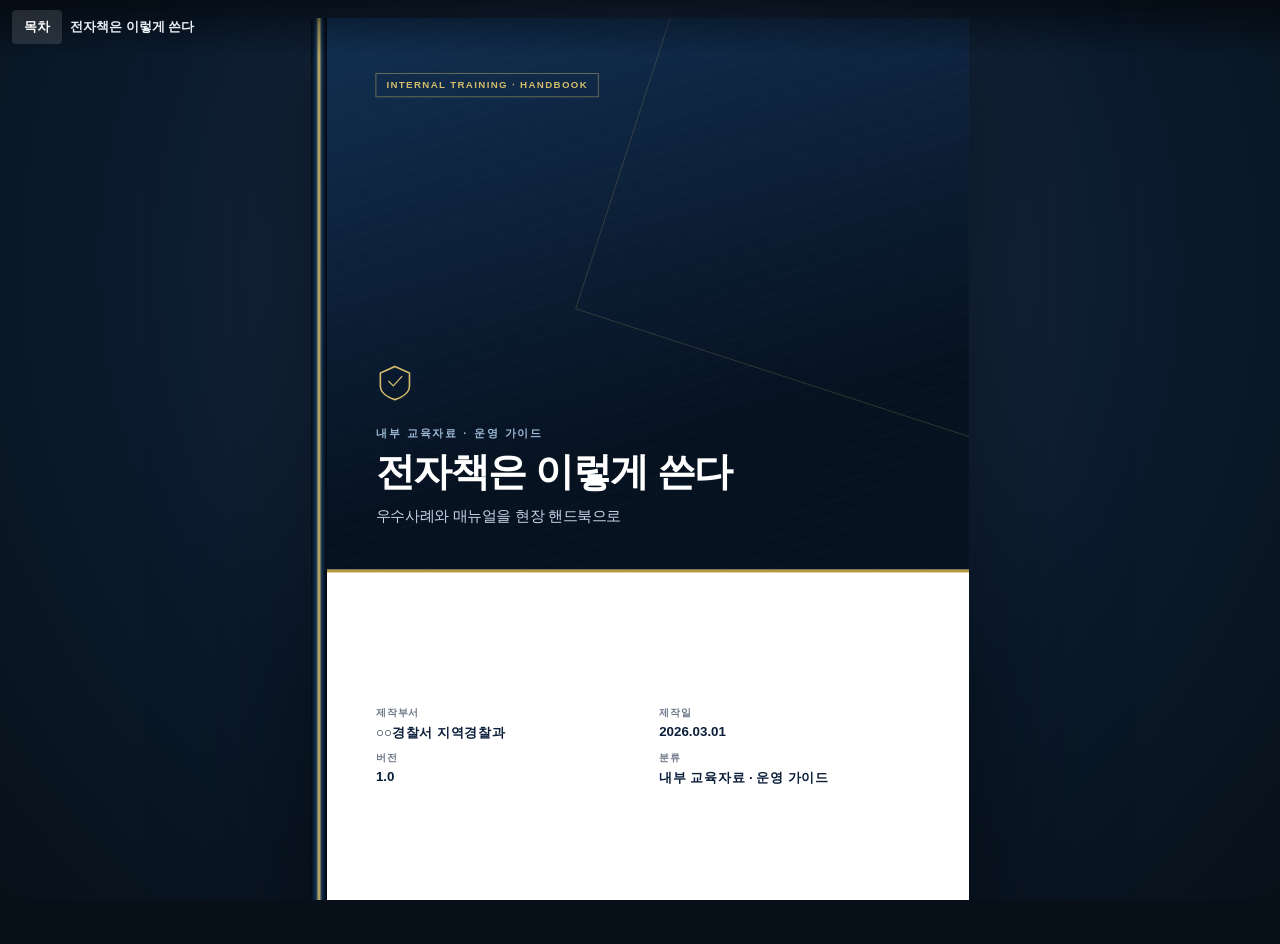
==== book.html @ 95a683d5 "Apply no-overlap layout to the default HTML page template Flow cards keep content height in pages.cs" ====
<!DOCTYPE html>
<html lang="ko"><head><meta charset="UTF-8"><meta name="viewport" content="width=device-width, initial-scale=1, viewport-fit=cover"><meta name="theme-color" content="#071018"><meta name="apple-mobile-web-app-capable" content="yes"><title>전자책은 이렇게 쓴다</title><style>/* 경찰 교육 전자책 — 디자인 토큰
   외부 폰트/CDN 없이 시스템 한글 폰트 fallback */
:root {
  --navy-950: #071221;
  --navy-900: #0b1f3a;
  --navy-800: #123052;
  --navy-700: #1b4270;
  --navy-600: #24608f;
  --blue-500: #2e6aa6;
  --blue-400: #4a86c1;
  --blue-100: #e7f0f8;
  --gold: #b8963e;
  --gold-soft: #d4bc6a;

  --ink: #1c2430;
  --ink-2: #3a4556;
  --muted: #6b7687;
  --line: #e2e6ec;
  --line-strong: #c5ced8;

  --paper: #ffffff;
  --canvas: #dfe7ee;
  --sidebar: #f4f7fa;
  --chrome: #0b1f3a;

  --point-bg: #eef4fa;
  --point-fg: #123052;
  --tip-bg: #ebf7f2;
  --tip-fg: #0b6b4f;
  --tip-line: #1a9a72;
  --warn-bg: #fff3eb;
  --warn-fg: #c2410c;
  --warn-line: #e8590c;
  --law-bg: #f4f0e8;
  --law-fg: #5c4a1f;
  --law-line: #8a7340;
  --example-bg: #f3eef8;
  --example-fg: #5b3d8f;
  --do-bg: #e9f6ee;
  --do-fg: #146c3a;
  --dont-bg: #fdecec;
  --dont-fg: #b42318;
  --summary-bg: #0b1f3a;

  --danger: #b42318;
  --ok: #0b6b4f;

  --font: "Pretendard", "Pretendard Variable", "Noto Sans KR",
    "Malgun Gothic", "Apple SD Gothic Neo", "Segoe UI", sans-serif;
  --font-mono: "Cascadia Code", "D2Coding", "Consolas", monospace;

  --fs-cover: 48px;
  --fs-chapter: 42px;
  --fs-h1: 34px;
  --fs-h2: 22px;
  --fs-body: 17.5px;
  --fs-sm: 15px;
  --fs-caption: 13px;
  --fs-label: 13px;

  --lh-tight: 1.28;
  --lh-body: 1.65;
  --radius: 2px;
  --shadow-page: 0 18px 50px rgba(11, 31, 58, 0.18), 0 2px 8px rgba(11, 31, 58, 0.08);

  --page-w: 210mm;
  --page-h: 297mm;
  --page-pad-x: 14mm;
  --page-pad-y: 12mm;

  --toolbar-h: 56px;
  --nav-w: 268px;
  --ins-w: 292px;
}


/* 전자책 페이지 템플릿 — 화면·인쇄 공통 */

.ebook-page {
  width: var(--page-w);
  height: var(--page-h);
  background: var(--paper);
  color: var(--ink);
  box-shadow: var(--shadow-page);
  position: relative;
  overflow: hidden;
  display: flex;
  flex-direction: column;
  font-family: var(--font);
}

.page-inner {
  flex: 1 1 0;
  padding: var(--page-pad-y) var(--page-pad-x) 5mm;
  display: flex;
  flex-direction: column;
  min-height: 0;
  overflow: hidden;
}

.page-head {
  flex: 0 0 auto;
  padding-bottom: 5mm;
  margin-bottom: 5mm;
  border-bottom: 2.5px solid var(--navy-900);
}

.page-head .point-bar {
  margin: 5mm 0 0;
}

.page-body {
  flex: 1 1 auto;
  display: flex;
  flex-direction: column;
  gap: 5mm;
  min-height: min-content;
  justify-content: flex-start;
}

.page-body:has(.flow),
.page-body:has(.dodont),
.page-body:has(.law-card),
.page-body:has(.check-group) {
  justify-content: stretch;
  gap: 4mm;
}

.page-body .blk:has(.flow),
.page-body .blk:has(.dodont),
.page-body .blk:has(.law-card),
.page-body .blk:has(.check-group) {
  flex: 1 0 auto;
  display: flex;
  flex-direction: column;
  min-height: min-content;
}

.page-end {
  flex: 0 0 auto;
  margin-top: 5mm;
  position: relative;
  z-index: 2;
}

.page-footer {
  display: flex;
  align-items: center;
  justify-content: space-between;
  padding: 0 var(--page-pad-x) 7mm;
  font-size: 12px;
  letter-spacing: 0.06em;
  color: var(--muted);
  flex: 0 0 auto;
}

.page-footer .brand-mini {
  text-transform: uppercase;
  font-weight: 700;
}

.page-footer .pg-num {
  font-variant-numeric: tabular-nums;
  font-weight: 800;
  color: var(--navy-800);
}

.ebook-page.is-navy {
  background: var(--navy-900);
  color: #eef3f8;
}

.ebook-page.is-navy .page-footer {
  color: #8fa3b8;
}

.ebook-page.is-navy .page-footer .pg-num {
  color: var(--gold-soft);
}

.ebook-page.is-mist {
  background: #eef2f6;
}

.ebook-page.is-cover {
  background: #fff;
}

/* 공통 타이포 */
.kicker {
  font-size: var(--fs-label);
  font-weight: 800;
  letter-spacing: 0.16em;
  text-transform: uppercase;
  color: var(--blue-500);
  margin-bottom: 6px;
}

.pg-title {
  margin: 0;
  font-size: var(--fs-h1);
  font-weight: 800;
  letter-spacing: -0.03em;
  line-height: var(--lh-tight);
  color: var(--navy-900);
}

.pg-title.size-sm { font-size: 28px; }
.pg-title.size-lg { font-size: 40px; }

.pg-sub {
  margin: 8px 0 0;
  font-size: 16px;
  color: var(--ink-2);
  font-weight: 500;
}

.blk + .blk {
  margin-top: 0;
}

.blk.learn-box {
  margin-top: auto;
}

.h-block {
  margin: 0;
  font-size: var(--fs-h2);
  font-weight: 800;
  letter-spacing: -0.02em;
  color: var(--navy-800);
  line-height: 1.35;
}

.h-block.lv3 {
  font-size: 18px;
  font-weight: 700;
}

.p-block {
  margin: 0;
  font-size: var(--fs-body);
  line-height: var(--lh-body);
  color: var(--ink);
}

.bullets {
  margin: 0;
  padding-left: 1.2em;
}

.bullets li {
  font-size: var(--fs-body);
  line-height: 1.7;
  margin: 8px 0;
}

/* ——— COVER ——— */
.cover-top {
  background: linear-gradient(165deg, var(--navy-800) 0%, var(--navy-950) 70%);
  color: #fff;
  padding: 18mm 16mm 14mm;
  position: relative;
  overflow: hidden;
  flex: 1.35 1 0;
  min-height: 0;
  display: flex;
  flex-direction: column;
}

.cover-top::before {
  content: "";
  position: absolute;
  inset: 0;
  background:
    repeating-linear-gradient(
      -18deg,
      transparent 0 18px,
      rgba(255, 255, 255, 0.018) 18px 19px
    );
  pointer-events: none;
}

.cover-top::after {
  content: "";
  position: absolute;
  right: -30mm;
  top: -20mm;
  width: 140mm;
  height: 140mm;
  border: 1px solid rgba(212, 188, 106, 0.22);
  transform: rotate(18deg);
  pointer-events: none;
}

.cover-badge {
  display: inline-flex;
  align-items: center;
  gap: 8px;
  align-self: flex-start;
  border: 1px solid rgba(212, 188, 106, 0.55);
  color: var(--gold-soft);
  font-size: 12px;
  font-weight: 700;
  letter-spacing: 0.14em;
  text-transform: uppercase;
  padding: 7px 12px;
  z-index: 1;
}

.cover-mark {
  width: 48px;
  height: 48px;
  color: var(--gold-soft);
  margin: auto 0 8mm;
  z-index: 1;
}

.cover-kicker {
  z-index: 1;
  font-size: 13px;
  letter-spacing: 0.22em;
  text-transform: uppercase;
  color: #9bb8d3;
  font-weight: 700;
  margin-bottom: 10px;
}

.cover-title {
  z-index: 1;
  margin: 0;
  font-size: var(--fs-cover);
  font-weight: 800;
  letter-spacing: -0.035em;
  line-height: 1.2;
  max-width: 170mm;
}

.cover-sub {
  z-index: 1;
  margin: 12px 0 0;
  font-size: 18px;
  color: #c5d4e4;
  font-weight: 500;
  max-width: 160mm;
  line-height: 1.45;
}

.cover-bottom {
  flex: 0.85 1 0;
  padding: 10mm 16mm 12mm;
  display: grid;
  grid-template-columns: 1fr 1fr;
  gap: 12px 28px;
  align-content: center;
  background: #fff;
  color: var(--ink);
}

.meta-cell .k {
  display: block;
  font-size: 12px;
  font-weight: 800;
  letter-spacing: 0.12em;
  text-transform: uppercase;
  color: var(--muted);
  margin-bottom: 5px;
}

.meta-cell .v {
  font-size: 16.5px;
  font-weight: 700;
  color: var(--navy-900);
}

.cover-rule {
  height: 4px;
  background: var(--gold);
  border: 0;
  margin: 0;
}

/* ——— TOC ——— */
.toc-head {
  display: flex;
  align-items: baseline;
  justify-content: space-between;
  margin-bottom: 6mm;
  padding-bottom: 4mm;
  border-bottom: 2.5px solid var(--navy-900);
}

.toc-list {
  display: flex;
  flex-direction: column;
  gap: 1px;
  flex: 1;
  justify-content: space-evenly;
}

.toc-ch {
  display: flex;
  align-items: baseline;
  gap: 12px;
  margin-top: 6px;
  padding: 8px 0 4px;
  font-weight: 800;
  color: var(--navy-900);
  font-size: 17px;
}

.toc-ch .no {
  color: var(--gold);
  font-size: 13px;
  letter-spacing: 0.12em;
  min-width: 78px;
}

.toc-row {
  display: flex;
  align-items: baseline;
  gap: 8px;
  padding: 7px 0 7px 18px;
  font-size: 16px;
  color: var(--ink-2);
}

.toc-row .dots {
  flex: 1;
  border-bottom: 1px dotted #c5ced8;
  height: 0.7em;
  margin: 0 6px;
}

.toc-row .num {
  font-variant-numeric: tabular-nums;
  font-size: 14px;
  font-weight: 700;
  color: var(--muted);
  min-width: 26px;
  text-align: right;
}

/* ——— CHAPTER ——— */
.chapter-page .page-inner {
  padding-top: 14mm;
}

.ch-index {
  font-size: 14px;
  font-weight: 800;
  letter-spacing: 0.28em;
  color: var(--gold-soft);
  margin-bottom: 6mm;
}

.ch-no {
  font-size: 88px;
  font-weight: 800;
  letter-spacing: -0.05em;
  line-height: 0.85;
  color: #fff;
  margin: 0 0 8mm;
}

.ch-title {
  margin: 0;
  font-size: var(--fs-chapter);
  font-weight: 800;
  letter-spacing: -0.03em;
  line-height: 1.22;
  max-width: 170mm;
}

.ch-sub {
  margin: 12px 0 0;
  color: #b7c7d8;
  font-size: 18px;
}

.learn-box {
  margin-top: auto;
  padding-top: 8mm;
}

.learn-label {
  font-size: 12px;
  font-weight: 800;
  letter-spacing: 0.16em;
  text-transform: uppercase;
  color: var(--gold-soft);
  margin-bottom: 10px;
}

.learn-items {
  display: flex;
  flex-direction: column;
  gap: 8px;
}

.learn-item {
  display: flex;
  gap: 14px;
  align-items: flex-start;
  background: rgba(255, 255, 255, 0.06);
  border-left: 3px solid var(--gold);
  padding: 12px 14px;
}

.learn-item .n {
  font-weight: 800;
  color: var(--gold-soft);
  font-variant-numeric: tabular-nums;
  min-width: 1.5em;
  font-size: 16px;
}

.learn-item .t {
  font-size: 17px;
  line-height: 1.45;
}

/* ——— POINT ——— */
.point-bar {
  display: flex;
  gap: 0;
  align-items: stretch;
  background: var(--point-bg);
  border: 1px solid #d5e3f0;
}

.point-bar .tag {
  flex-shrink: 0;
  width: 32px;
  background: var(--navy-900);
  color: #fff;
  writing-mode: vertical-rl;
  transform: rotate(180deg);
  display: flex;
  align-items: center;
  justify-content: center;
  font-size: 12px;
  font-weight: 800;
  letter-spacing: 0.18em;
}

.point-bar .txt {
  padding: 14px 16px;
  font-size: 20px;
  font-weight: 800;
  line-height: 1.45;
  color: var(--navy-900);
  letter-spacing: -0.02em;
}

/* Callouts */
.callout {
  display: grid;
  grid-template-columns: 72px 1fr;
  border: 1px solid var(--line);
  background: #fff;
}

.callout .side {
  display: flex;
  flex-direction: column;
  align-items: center;
  justify-content: center;
  gap: 4px;
  padding: 12px 6px;
  font-size: 13px;
  font-weight: 800;
  letter-spacing: 0.08em;
  color: #fff;
}

.callout .body {
  padding: 14px 16px;
  font-size: 16.5px;
  line-height: 1.6;
  color: var(--ink);
}

.callout.is-tip .side { background: var(--tip-fg); }
.callout.is-tip { background: var(--tip-bg); border-color: #c8eadc; }

.callout.is-warning .side { background: var(--warn-fg); }
.callout.is-warning { background: var(--warn-bg); border-color: #f6d0b4; }

.callout.is-law .side { background: var(--law-fg); }
.callout.is-law { background: var(--law-bg); border-color: #e2d6be; }

.callout.is-example .side { background: var(--example-fg); }
.callout.is-example { background: var(--example-bg); border-color: #ddd0ee; }

.callout.is-summary .side { background: var(--navy-900); }
.callout.is-summary { background: #f2f5f8; border-color: #d3dce6; }

.callout .side .ico {
  width: 16px;
  height: 16px;
}

.summary-ribbon {
  background: var(--summary-bg);
  color: #fff;
  display: grid;
  grid-template-columns: 88px 1fr;
  min-height: 22mm;
}

.summary-ribbon .tag {
  display: flex;
  align-items: center;
  justify-content: center;
  background: var(--gold);
  color: var(--navy-950);
  font-size: 13px;
  font-weight: 800;
  letter-spacing: 0.08em;
}

.summary-ribbon .txt {
  padding: 14px 16px;
  font-size: 17.5px;
  font-weight: 700;
  line-height: 1.45;
  display: flex;
  align-items: center;
}

/* ——— CASE FLOW ——— */
.flow {
  display: flex;
  flex-direction: column;
  gap: 8px;
  padding-left: 4px;
  flex: 1 0 auto;
  justify-content: flex-start;
  min-height: min-content;
}

.flow-step {
  display: grid;
  grid-template-columns: 32px 1fr;
  gap: 12px;
  position: relative;
  flex: 1 0 auto;
  min-height: min-content;
  align-items: start;
}

.flow-rail {
  position: relative;
  display: flex;
  flex-direction: column;
  align-items: center;
}

.flow-dot {
  width: 26px;
  height: 26px;
  border-radius: 50%;
  background: var(--navy-900);
  color: #fff;
  font-size: 12px;
  font-weight: 800;
  display: flex;
  align-items: center;
  justify-content: center;
  z-index: 1;
  flex-shrink: 0;
}

.flow-step:last-child .flow-dot {
  background: var(--gold);
  color: var(--navy-950);
}

.flow-rail::after {
  content: "";
  position: absolute;
  top: 26px;
  bottom: -4px;
  width: 2px;
  background: #d5deea;
}

.flow-step:last-child .flow-rail::after {
  display: none;
}

.flow-card {
  background: #fff;
  border: 1px solid var(--line);
  padding: 8px 14px 10px;
  margin-bottom: 0;
  flex: 0 0 auto;
  display: flex;
  flex-direction: column;
  justify-content: flex-start;
  min-height: min-content;
  overflow: hidden;
}

.flow-card .lab {
  font-size: 12px;
  font-weight: 800;
  letter-spacing: 0.1em;
  text-transform: uppercase;
  color: var(--blue-500);
  margin-bottom: 4px;
}

.flow-step:last-child .flow-card {
  background: var(--navy-900);
  border-color: var(--navy-900);
  color: #fff;
}

.flow-step:last-child .flow-card .lab {
  color: var(--gold-soft);
}

.flow-card .txt {
  font-size: 15.5px;
  line-height: 1.5;
  overflow-wrap: anywhere;
}

/* ——— DO / DON'T ——— */
.dodont {
  display: grid;
  grid-template-columns: 1fr 1fr;
  gap: 12px;
  flex: 1 0 auto;
  min-height: min-content;
}

.col-do,
.col-dont {
  border: 1px solid var(--line);
  display: flex;
  flex-direction: column;
  min-height: min-content;
}

.col-do { background: var(--do-bg); }
.col-dont { background: var(--dont-bg); }

.col-head {
  padding: 12px 14px;
  font-size: 15px;
  font-weight: 800;
  letter-spacing: 0.08em;
  color: #fff;
}

.col-do .col-head { background: var(--do-fg); }
.col-dont .col-head { background: var(--dont-fg); }

.col-body {
  padding: 12px 14px 16px;
  flex: 1;
}

.col-body li {
  font-size: 16px;
  line-height: 1.55;
  margin: 8px 0;
}

.col-body ul {
  margin: 0;
  padding-left: 1.15em;
}

/* ——— CHECKLIST ——— */
.check-group {
  margin-bottom: 0;
  border: 1px solid var(--line);
  flex: 1 0 auto;
  display: flex;
  flex-direction: column;
  min-height: min-content;
  background: #fff;
}

.page-body .blk {
  display: flex;
  flex-direction: column;
  min-height: min-content;
}

.check-group h3 {
  margin: 0;
  padding: 8px 14px;
  background: var(--navy-900);
  color: #fff;
  font-size: 14px;
  font-weight: 700;
  letter-spacing: 0.04em;
}

.check-group ul {
  list-style: none;
  margin: 0;
  padding: 6px 12px 10px;
  flex: 1;
  display: flex;
  flex-direction: column;
  justify-content: space-evenly;
}

.check-group li {
  display: flex;
  gap: 10px;
  align-items: flex-start;
  padding: 7px 4px;
  border-bottom: 1px solid #eef1f5;
  font-size: 15.5px;
  line-height: 1.45;
}

.check-group li:last-child {
  border-bottom: 0;
}

.box {
  width: 16px;
  height: 16px;
  border: 1.5px solid var(--navy-700);
  border-radius: 2px;
  flex-shrink: 0;
  margin-top: 3px;
  background: #fff;
}

.check-group li.is-checked .box {
  background: var(--navy-900);
  box-shadow: inset 0 0 0 2px #fff;
}

/* ——— LAW ——— */
.law-card {
  border: 1px solid #e2d6be;
  background: var(--law-bg);
  padding: 14px 16px;
  flex: 1 0 auto;
  display: flex;
  flex-direction: column;
  min-height: min-content;
}

.law-name {
  font-size: 16px;
  font-weight: 800;
  color: var(--law-fg);
  margin-bottom: 10px;
}

.law-grid {
  display: grid;
  gap: 8px;
  flex: 1;
}

.law-cell {
  background: #fff;
  border: 1px solid #eadfcb;
  padding: 10px 12px;
}

.law-cell .lab {
  font-size: 12px;
  font-weight: 800;
  letter-spacing: 0.1em;
  color: var(--law-fg);
  margin-bottom: 4px;
}

.law-cell .txt {
  font-size: 15.5px;
  line-height: 1.55;
}

.law-original {
  margin-top: 8px;
  border: 1px dashed #cbb98a;
  background: #fff;
}

.law-original summary {
  cursor: pointer;
  padding: 8px 10px;
  font-size: 13.5px;
  font-weight: 700;
  color: var(--law-fg);
  list-style: none;
}

.law-original summary::-webkit-details-marker {
  display: none;
}

.law-original .orig {
  padding: 0 10px 10px;
  font-size: 13.5px;
  line-height: 1.65;
  color: var(--ink-2);
  white-space: pre-wrap;
}

/* ——— SUMMARY PAGE ——— */
.remember-head {
  display: flex;
  align-items: center;
  gap: 14px;
  padding-bottom: 5mm;
  margin-bottom: 5mm;
  border-bottom: 2.5px solid var(--navy-900);
}

.remember-mark {
  width: 52px;
  height: 52px;
  background: var(--navy-900);
  color: var(--gold-soft);
  display: flex;
  align-items: center;
  justify-content: center;
  font-weight: 800;
  font-size: 18px;
}

.remember-list {
  display: flex;
  flex-direction: column;
  gap: 8px;
  flex: 1;
  justify-content: stretch;
}

.remember-item {
  display: grid;
  grid-template-columns: 52px 1fr;
  flex: 1;
  min-height: 0;
  border: 1px solid var(--line);
  background: #fff;
}

.remember-item .n {
  background: var(--navy-900);
  color: #fff;
  display: flex;
  align-items: center;
  justify-content: center;
  font-size: 20px;
  font-weight: 800;
}

.remember-item .t {
  padding: 12px 16px;
  font-size: 17px;
  font-weight: 650;
  line-height: 1.5;
  display: flex;
  align-items: center;
  background: #fff;
}

.img-block {
  display: flex;
  flex-direction: column;
  gap: 6px;
  flex: 1;
}

.img-block img {
  max-width: 100%;
  max-height: 100%;
  object-fit: contain;
  background: #f3f5f8;
  border: 1px solid var(--line);
}

.img-block .cap {
  font-size: 13px;
  color: var(--muted);
  text-align: center;
}

.img-ph {
  height: 48mm;
  border: 1.5px dashed var(--line-strong);
  display: flex;
  align-items: center;
  justify-content: center;
  color: var(--muted);
  font-size: 14px;
  background: #fafbfc;
}

.quote-block {
  margin: 0;
  padding: 12px 16px;
  border-left: 4px solid var(--gold);
  background: #faf7f0;
  font-size: 17px;
  line-height: 1.55;
  color: var(--navy-800);
  font-weight: 600;
}

.content-stack {
  display: flex;
  flex-direction: column;
  flex: 1;
  min-height: 0;
}

.edit-list {
  margin: 0;
  padding-left: 1.2em;
}

.col-body .edit-list {
  list-style: disc;
}

.edit-list > li {
  position: relative;
}

.process {
  display: grid;
  grid-template-columns: repeat(3, 1fr);
  gap: 8px;
  flex: 1;
}

.process-step {
  border: 1px solid var(--line);
  padding: 12px;
  background: #fff;
}

.process-step .n {
  font-size: 12px;
  font-weight: 800;
  color: var(--blue-500);
  letter-spacing: 0.1em;
  margin-bottom: 4px;
}

.process-step .t {
  font-size: 15px;
  font-weight: 700;
  line-height: 1.4;
}

.page-type-chip {
  position: absolute;
  top: 6px;
  right: 10px;
  font-size: 10px;
  font-weight: 800;
  letter-spacing: 0.08em;
  color: #8fa3b8;
  pointer-events: none;
}

body.is-preview .page-type-chip,
body.is-preview .blk-tools {
  display: none !important;
}

.p-block,
.point-bar .txt,
.callout .body,
.summary-ribbon .txt,
.h-block,
.flow-card .txt {
  white-space: pre-wrap;
}


/* PDF / 인쇄: 크롬 숨기고 A4 페이지 단위로 분리 */

@page {
  size: A4;
  margin: 0;
}

@media print {
  html,
  body {
    background: #fff !important;
    height: auto !important;
    overflow: visible !important;
    margin: 0 !important;
    padding: 0 !important;
  }

  #app {
    display: none !important;
  }

  #print-root {
    display: block !important;
    position: static !important;
    width: auto !important;
    height: auto !important;
  }

  #print-root .ebook-page {
    width: 210mm;
    height: 297mm;
    max-height: 297mm;
    box-shadow: none !important;
    margin: 0;
    page-break-after: always;
    break-after: page;
    page-break-inside: avoid;
    break-inside: avoid;
    overflow: hidden;
    -webkit-print-color-adjust: exact;
    print-color-adjust: exact;
  }

  #print-root .ebook-page:last-child {
    page-break-after: auto;
    break-after: auto;
  }

  .blk-tools,
  .page-type-chip,
  .toolbar,
  .nav-pane,
  .inspector-pane,
  .modal-backdrop,
  #toast,
  .drop-overlay {
    display: none !important;
  }

  [contenteditable="true"],
  [contenteditable="plaintext-only"] {
    box-shadow: none !important;
    background: transparent !important;
  }

  a {
    color: inherit;
    text-decoration: none;
  }
}

#print-root {
  display: none;
}
html,body.ebook{margin:0;height:100%;background:#071018;color:#e8eef4;font-family:var(--font);overflow:hidden;-webkit-text-size-adjust:100%;text-size-adjust:100%;}.desk{height:100dvh;display:flex;align-items:center;justify-content:center;padding:22px 18px;padding-top:max(22px,env(safe-area-inset-top));padding-bottom:max(22px,env(safe-area-inset-bottom));background:radial-gradient(ellipse at 50% 28%,#243a58 0%,#0b1a2c 58%,#071018 100%);}.book{display:flex;align-items:stretch;max-width:100%;filter:drop-shadow(0 28px 70px rgba(0,0,0,.5));}.spine{width:16px;flex:0 0 16px;border-radius:5px 0 0 5px;background:linear-gradient(90deg,#050b14 0%,#123052 32%,#d4bc6a 50%,#123052 68%,#050b14 100%);box-shadow:inset -2px 0 6px rgba(0,0,0,.35);}.leaf{background:#fff;position:relative;overflow:hidden;}.leaf-fit{overflow:hidden;transform-origin:top left;}.leaf-pages{width:210mm;}.ebook-page{display:none;box-shadow:none;}.ebook-page.is-open{display:flex;overflow:auto;-webkit-overflow-scrolling:touch;}body.ebook .page-inner{overflow:visible;flex:0 0 auto;min-height:min-content;height:auto;}body.ebook .page-body,body.ebook .page-body .blk,body.ebook .flow,body.ebook .flow-step,body.ebook .flow-card,body.ebook .dodont,body.ebook .law-card,body.ebook .check-group{flex:0 0 auto;min-height:min-content;height:auto;overflow:visible;}body.ebook .flow{gap:10px;justify-content:flex-start;}body.ebook .flow-card{overflow:hidden;}body.ebook .page-end{margin-top:12px;}.hud{position:fixed;left:0;right:0;top:0;z-index:20;display:flex;align-items:center;gap:8px;padding:10px 12px;padding-top:max(10px,env(safe-area-inset-top));background:linear-gradient(to bottom,rgba(0,0,0,.5),transparent);transition:opacity .25s;}.hud button{height:34px;padding:0 12px;border:0;border-radius:4px;background:rgba(255,255,255,.12);color:#fff;font-weight:700;font-size:13px;}.hud-title{flex:1;min-width:0;font-size:13px;font-weight:800;white-space:nowrap;overflow:hidden;text-overflow:ellipsis;}.pg-float{position:fixed;left:50%;bottom:max(10px,env(safe-area-inset-bottom));transform:translateX(-50%);z-index:16;font-size:12px;letter-spacing:.14em;color:rgba(255,255,255,.55);font-variant-numeric:tabular-nums;pointer-events:none;}body.hud-off .hud{opacity:0;pointer-events:none;}.toc{display:none;position:fixed;inset:0;z-index:30;background:rgba(5,11,20,.55);}body.toc-open .toc{display:block;}.toc nav{position:absolute;left:0;top:0;bottom:0;width:min(86vw,340px);background:#f3efe6;color:#1c2430;overflow:auto;padding:18px 14px 32px;padding-top:max(18px,env(safe-area-inset-top));box-shadow:12px 0 40px rgba(0,0,0,.25);}.toc h2{margin:0 0 12px;font-size:12px;letter-spacing:.16em;text-transform:uppercase;color:#8a7340;}.toc a{display:block;padding:10px 8px;border-top:1px solid #e6dfd0;color:#1c2430;text-decoration:none;font-size:14px;}.toc a.ch{font-weight:800;color:#0b1f3a;margin-top:6px;border-top:0;}.toc a.is-on{background:#0b1f3a;color:#fff;}.blk-tools{display:none!important;}@media (max-width:720px){.desk{padding:0;align-items:stretch;}.book{width:100%;height:100dvh;filter:none;}.spine{display:none;}.leaf,.leaf-fit,.leaf-pages{width:100%!important;height:100%!important;max-height:100%!important;transform:none!important;overflow:hidden!important;}.ebook-page.is-open{width:100%!important;height:100%!important;max-height:100%!important;}.cover-top{min-height:0!important;padding:28px 20px 18px!important;flex:none!important;}.cover-bottom{padding:16px 20px 20px!important;flex:none!important;}.cover-mark{margin:20px 0 16px!important;}.cover-title{max-width:none!important;}.page-inner{padding:18px 16px 10px!important;}.page-footer{padding:0 16px max(12px,env(safe-area-inset-bottom));}.ch-title{max-width:none!important;}.dodont,.cover-bottom{grid-template-columns:1fr!important;}.law-grid{grid-template-columns:1fr!important;}.pg-float{display:none;}}@media print{html,body.ebook{overflow:visible!important;height:auto!important;background:#fff!important;} .hud,.toc,.spine,.pg-float{display:none!important;} .desk,.book,.leaf,.leaf-fit,.leaf-pages{display:block!important;height:auto!important;width:auto!important;max-width:none!important;transform:none!important;filter:none!important;box-shadow:none!important;background:#fff!important;padding:0!important;} .ebook-page{display:flex!important;width:210mm!important;height:297mm!important;max-height:297mm!important;overflow:hidden!important;page-break-after:always;break-after:page;} .ebook-page:last-child{page-break-after:auto;} .cover-top{min-height:148mm!important;padding:22mm 16mm 16mm!important;} .page-inner{padding:var(--page-pad-y) var(--page-pad-x) 6mm!important;overflow:hidden!important;}}</style></head><body class="ebook"><header class="hud"><button type="button" id="tocbtn">목차</button><div class="hud-title">전자책은 이렇게 쓴다</div></header><div class="toc" id="toc"><nav><h2>목차</h2><a href="#p1" class="" data-i="0">전자책은 이렇게 쓴다</a><a href="#p2" class="" data-i="1">목차</a><a href="#p3" class=" ch" data-i="2">CHAPTER 01  무엇을 넣는가</a><a href="#p4" class="" data-i="3">이 책의 위치</a><a href="#p5" class="" data-i="4">넣는 우선순위</a><a href="#p6" class="" data-i="5">원문은 잘라서 넣는다</a><a href="#p7" class=" ch" data-i="6">CHAPTER 02  우수사례는 교훈 카드</a><a href="#p8" class="" data-i="7">사례를 넣는 법</a><a href="#p9" class="" data-i="8">가상 사례 · 주취 난동</a><a href="#p10" class="" data-i="9">가상 사례 · 스토킹 대기</a><a href="#p11" class="" data-i="10">가상 사례 · 현장 보존</a><a href="#p12" class="" data-i="11">사례 작성 DO / DON'T</a><a href="#p13" class=" ch" data-i="12">CHAPTER 03  얇게, 자주 개정한다</a><a href="#p14" class="" data-i="13">네 권으로 나눈다</a><a href="#p15" class="" data-i="14">누가 쓰는가</a><a href="#p16" class="" data-i="15">운영 DO / DON'T</a><a href="#p17" class="" data-i="16">배포 전 체크리스트</a><a href="#p18" class="" data-i="17">원문은 어디에 두는가</a><a href="#p19" class="" data-i="18">이것만은 기억하세요</a></nav></div><div class="desk" id="desk"><div class="book" id="book"><div class="spine" aria-hidden="true"></div><div class="leaf"><div class="leaf-fit" id="leaf-fit"><div class="leaf-pages" id="leaf-pages"><article class="ebook-page is-open is-cover" id="p1" data-index="0" data-page-id="page_zkwtlnqc9"><div class="cover-top"><div class="cover-badge">INTERNAL TRAINING · HANDBOOK</div><svg class="cover-mark" viewBox="0 0 48 48"><path fill="none" stroke="currentColor" stroke-width="2" d="M24 4 L42 12 V28 C42 36 33 42 24 45 C15 42 6 36 6 28 V12 Z"/><path fill="none" stroke="currentColor" stroke-width="1.6" d="M16 22 L22 28 L33 16"/></svg><div class="cover-kicker">내부 교육자료 · 운영 가이드</div><h1 class="cover-title">전자책은 이렇게 쓴다</h1><p class="cover-sub">우수사례와 매뉴얼을 현장 핸드북으로</p></div><hr class="cover-rule"><div class="cover-bottom"><div class="meta-cell"><span class="k">제작부서</span><span class="v">○○경찰서 지역경찰과</span></div><div class="meta-cell"><span class="k">제작일</span><span class="v">2026.03.01</span></div><div class="meta-cell"><span class="k">버전</span><span class="v">1.0</span></div><div class="meta-cell"><span class="k">분류</span><span class="v">내부 교육자료 · 운영 가이드</span></div></div></article><article class="ebook-page" id="p2" data-index="1" data-page-id="page_dens8eqc9"><div class="page-inner"><div class="toc-head"><h1 class="pg-title">목차</h1><span class="kicker">CONTENTS</span></div><div class="toc-list"><div class="toc-ch"><span class="no">CHAPTER 01</span><span>무엇을 넣는가</span></div><div class="toc-row"><span>이 책의 위치</span><span class="dots"></span><span class="num">04</span></div><div class="toc-row"><span>넣는 우선순위</span><span class="dots"></span><span class="num">05</span></div><div class="toc-row"><span>원문은 잘라서 넣는다</span><span class="dots"></span><span class="num">06</span></div><div class="toc-ch"><span class="no">CHAPTER 02</span><span>우수사례는 교훈 카드</span></div><div class="toc-row"><span>사례를 넣는 법</span><span class="dots"></span><span class="num">08</span></div><div class="toc-row"><span>가상 사례 · 주취 난동</span><span class="dots"></span><span class="num">09</span></div><div class="toc-row"><span>가상 사례 · 스토킹 대기</span><span class="dots"></span><span class="num">10</span></div><div class="toc-row"><span>가상 사례 · 현장 보존</span><span class="dots"></span><span class="num">11</span></div><div class="toc-row"><span>사례 작성 DO / DON'T</span><span class="dots"></span><span class="num">12</span></div><div class="toc-ch"><span class="no">CHAPTER 03</span><span>얇게, 자주 개정한다</span></div><div class="toc-row"><span>네 권으로 나눈다</span><span class="dots"></span><span class="num">14</span></div><div class="toc-row"><span>누가 쓰는가</span><span class="dots"></span><span class="num">15</span></div><div class="toc-row"><span>운영 DO / DON'T</span><span class="dots"></span><span class="num">16</span></div><div class="toc-row"><span>배포 전 체크리스트</span><span class="dots"></span><span class="num">17</span></div><div class="toc-row"><span>원문은 어디에 두는가</span><span class="dots"></span><span class="num">18</span></div><div class="toc-row"><span>이것만은 기억하세요</span><span class="dots"></span><span class="num">19</span></div></div></div><div class="page-footer"><span class="brand-mini">내부 교육자료 · 운영 가이드</span><span class="pg-num">02 / 19</span></div></article><article class="ebook-page chapter-page is-navy" id="p3" data-index="2" data-page-id="page_vnzh79qca"><div class="page-inner"><div class="ch-index">CHAPTER</div><div class="ch-no">01</div><h1 class="ch-title">무엇을 넣는가</h1><div class="blk learn-box"><div class="learn-label">이 Chapter에서 배울 내용</div><div class="learn-items"><div class="learn-item"><span class="n">01</span><span class="t" data-index="0">긴 매뉴얼을 통째로 옮기지 않는다.</span></div><div class="learn-item"><span class="n">02</span><span class="t" data-index="1">자주 하는 일, 자주 틀리는 일부터 넣는다.</span></div><div class="learn-item"><span class="n">03</span><span class="t" data-index="2">한 페이지에 핵심 메시지 하나만 남긴다.</span></div></div></div></div><div class="page-footer"><span class="brand-mini">내부 교육자료 · 운영 가이드</span><span class="pg-num">03 / 19</span></div></article><article class="ebook-page" id="p4" data-index="3" data-page-id="page_lbs0lrqcb"><div class="page-inner content-stack"><header class="page-head"><div class="kicker">기본 교육</div><h1 class="pg-title size-md">이 책의 위치</h1><div class="blk point-bar"><div class="tag">POINT</div><div class="txt">전자책은 매뉴얼 대체본이 아니다. 현장에서 꺼내는 실행층이다.</div></div></header><div class="page-body"><div class="blk"><div class="h-block">기록용과 실행용을 가른다</div></div><div class="blk"><ul class="bullets edit-list"><li data-index="0">결과보고·법령 전문은 원래 파일에 둔다.</li><li data-index="1">전자책에는 지금 할 행동만 남긴다.</li><li data-index="2">열어도 행동이 안 바뀌면 그 페이지는 뺀다.</li></ul></div><div class="blk callout is-tip"><div class="side">TIP</div><div class="body">직원이 출동 전에 펼치는가가 성공 기준이다.</div></div></div><footer class="page-end"><div class="blk summary-ribbon"><div class="tag">한줄 요약</div><div class="txt">검색하는 자료가 아니라 손에 익은 짧은 카드다.</div></div></footer></div><div class="page-footer"><span class="brand-mini">내부 교육자료 · 운영 가이드</span><span class="pg-num">04 / 19</span></div></article><article class="ebook-page" id="p5" data-index="4" data-page-id="page_i0a8e3qcb"><div class="page-inner content-stack"><header class="page-head"><div class="kicker">기본 교육</div><h1 class="pg-title size-md">넣는 우선순위</h1><div class="blk point-bar"><div class="tag">POINT</div><div class="txt">매일 하고, 실수 비용이 큰 일부터 전자책으로 만든다.</div></div></header><div class="page-body"><div class="blk"><div class="h-block">이 순서로 고른다</div></div><div class="blk"><ul class="bullets edit-list"><li data-index="0">1순위: 112 초동, 분리, 현장 보존</li><li data-index="1">2순위: 우수사례를 교훈 한 줄로</li><li data-index="2">3순위: 매뉴얼에서 자주 틀리는 구간</li><li data-index="3">4순위: 새 제도에서 바뀐 행동만</li></ul></div><div class="blk callout is-warning"><div class="side">주의</div><div class="body">연간 사례 30건을 한 권에 넣으면 아무도 열지 않는다.</div></div></div><footer class="page-end"><div class="blk summary-ribbon"><div class="tag">한줄 요약</div><div class="txt">자주 하는 일, 자주 틀리는 일이 1순위다.</div></div></footer></div><div class="page-footer"><span class="brand-mini">내부 교육자료 · 운영 가이드</span><span class="pg-num">05 / 19</span></div></article><article class="ebook-page" id="p6" data-index="5" data-page-id="page_bz8vhjqcb"><div class="page-inner content-stack"><header class="page-head"><div class="kicker">기본 교육</div><h1 class="pg-title size-md">원문은 잘라서 넣는다</h1><div class="blk point-bar"><div class="tag">POINT</div><div class="txt">긴 원문 목차를 옮기지 말고, 현장에서 헷갈리는 지점만 자른다.</div></div></header><div class="page-body"><div class="blk"><div class="h-block">전자책에 남길 것</div></div><div class="blk"><ul class="bullets edit-list"><li data-index="0">현장에서 던질 판단 질문 한 줄</li><li data-index="1">하면 안 되는 행동 두세 개</li><li data-index="2">원문 자료 이름과 위치 한 줄</li></ul></div><div class="blk callout is-tip"><div class="side">TIP</div><div class="body">원문은 별도 파일에 두고, 전자책에는 질문만 둔다.</div></div></div><footer class="page-end"><div class="blk summary-ribbon"><div class="tag">한줄 요약</div><div class="txt">원문은 통째가 아니라 자주 틀리는 쪽만 옮긴다.</div></div></footer></div><div class="page-footer"><span class="brand-mini">내부 교육자료 · 운영 가이드</span><span class="pg-num">06 / 19</span></div></article><article class="ebook-page chapter-page is-navy" id="p7" data-index="6" data-page-id="page_eqbgqzqcb"><div class="page-inner"><div class="ch-index">CHAPTER</div><div class="ch-no">02</div><h1 class="ch-title">우수사례는 교훈 카드</h1><div class="blk learn-box"><div class="learn-label">이 Chapter에서 배울 내용</div><div class="learn-items"><div class="learn-item"><span class="n">01</span><span class="t" data-index="0">경위 나열이 아니라 다음 판단 규칙을 남긴다.</span></div><div class="learn-item"><span class="n">02</span><span class="t" data-index="1">한 사례는 반드시 한 페이지다.</span></div><div class="learn-item"><span class="n">03</span><span class="t" data-index="2">교훈이 한 줄로 안 나오면 넣지 않는다.</span></div></div></div></div><div class="page-footer"><span class="brand-mini">내부 교육자료 · 운영 가이드</span><span class="pg-num">07 / 19</span></div></article><article class="ebook-page" id="p8" data-index="7" data-page-id="page_s8v0trqcb"><div class="page-inner content-stack"><header class="page-head"><div class="kicker">기본 교육</div><h1 class="pg-title size-md">사례를 넣는 법</h1><div class="blk point-bar"><div class="tag">POINT</div><div class="txt">우수사례의 목적은 자랑이 아니라 다음에도 같은 판단을 하는 것이다.</div></div></header><div class="page-body"><div class="blk"><div class="h-block">남기는 여섯 칸</div></div><div class="blk"><ul class="bullets edit-list"><li data-index="0">사건 발생, 현장 상황, 경찰관 판단</li><li data-index="1">조치, 결과, LESSON LEARNED</li><li data-index="2">교훈 한 줄이 없으면 그 사례는 보류한다</li></ul></div><div class="blk callout is-warning"><div class="side">주의</div><div class="body">실명·사건번호·연락처는 쓰지 말고 가상으로 바꾼다.</div></div></div><footer class="page-end"><div class="blk summary-ribbon"><div class="tag">한줄 요약</div><div class="txt">잘했다는 문장보다 다음에 할 행동을 남긴다.</div></div></footer></div><div class="page-footer"><span class="brand-mini">내부 교육자료 · 운영 가이드</span><span class="pg-num">08 / 19</span></div></article><article class="ebook-page" id="p9" data-index="8" data-page-id="page_urjxz1qcc"><div class="page-inner content-stack"><header class="page-head"><div class="kicker">사건 사례</div><h1 class="pg-title size-md">가상 사례 · 주취 난동</h1><div class="blk point-bar"><div class="tag">POINT</div><div class="txt">주취는 양형 사유가 아니라 현장 위험 요소다.</div></div></header><div class="page-body"><div class="blk"><div class="flow"><div class="flow-step"><div class="flow-rail"><div class="flow-dot">1</div></div><div class="flow-card"><div class="lab" data-index="0">사건 발생</div><div class="txt" data-index="0">심야 상가 앞 주취 난동 112 신고. 유리컵이 깨졌다는 정보가 있었다.</div></div></div><div class="flow-step"><div class="flow-rail"><div class="flow-dot">2</div></div><div class="flow-card"><div class="lab" data-index="1">현장 상황</div><div class="txt" data-index="1">상대가 큰 소리로 항의하며 길을 막고 있었다. 통행인과 거리가 가까웠다.</div></div></div><div class="flow-step"><div class="flow-rail"><div class="flow-dot">3</div></div><div class="flow-card"><div class="lab" data-index="2">경찰관 판단</div><div class="txt" data-index="2">말다툼을 이기려 하지 않고, 2차 피해 공간부터 비우기로 했다.</div></div></div><div class="flow-step"><div class="flow-rail"><div class="flow-dot">4</div></div><div class="flow-card"><div class="lab" data-index="3">조치</div><div class="txt" data-index="3">주변을 먼저 물렸다. 거리를 유지한 채 두 명이 제지하고 구급을 요청했다.</div></div></div><div class="flow-step"><div class="flow-rail"><div class="flow-dot">5</div></div><div class="flow-card"><div class="lab" data-index="4">결과</div><div class="txt" data-index="4">설득으로 끝내지 않고 위해를 차단한 뒤 인계했다.</div></div></div><div class="flow-step"><div class="flow-rail"><div class="flow-dot">6</div></div><div class="flow-card"><div class="lab" data-index="5">LESSON LEARNED</div><div class="txt" data-index="5">취해서 그렇다는 설명과 별개로, 조치는 취하지 않은 폭력과 같은 기준으로 한다.</div></div></div></div></div></div><footer class="page-end"><div class="blk summary-ribbon"><div class="tag">한줄 요약</div><div class="txt">주취 현장의 목표는 설득이 아니라 위해 차단이다.</div></div></footer></div><div class="page-footer"><span class="brand-mini">내부 교육자료 · 운영 가이드</span><span class="pg-num">09 / 19</span></div></article><article class="ebook-page" id="p10" data-index="9" data-page-id="page_a4y600qcc"><div class="page-inner content-stack"><header class="page-head"><div class="kicker">사건 사례</div><h1 class="pg-title size-md">가상 사례 · 스토킹 대기</h1><div class="blk point-bar"><div class="tag">POINT</div><div class="txt">한 번의 시비가 아니라 반복·대기·감시가 보이면 관점을 바꾼다.</div></div></header><div class="page-body"><div class="blk"><div class="flow"><div class="flow-step"><div class="flow-rail"><div class="flow-dot">1</div></div><div class="flow-card"><div class="lab" data-index="0">사건 발생</div><div class="txt" data-index="0">피해자가 전 연인이 직장 앞에서 기다린다고 신고하였다.</div></div></div><div class="flow-step"><div class="flow-rail"><div class="flow-dot">2</div></div><div class="flow-card"><div class="lab" data-index="1">현장 상황</div><div class="txt" data-index="1">상대가 출입구 근처에서 서 있었다. 메시지 횟수가 많다는 진술이 있었다.</div></div></div><div class="flow-step"><div class="flow-rail"><div class="flow-dot">3</div></div><div class="flow-card"><div class="lab" data-index="2">경찰관 판단</div><div class="txt" data-index="2">사적 분쟁으로 넘기지 않았다. 같은 장소의 반복 대기를 위험 신호로 보았다.</div></div></div><div class="flow-step"><div class="flow-rail"><div class="flow-dot">4</div></div><div class="flow-card"><div class="lab" data-index="3">조치</div><div class="txt" data-index="3">접근 자체를 기록했다. 패턴과 시간대를 남기고 보호 안내를 하였다.</div></div></div><div class="flow-step"><div class="flow-rail"><div class="flow-dot">5</div></div><div class="flow-card"><div class="lab" data-index="4">결과</div><div class="txt" data-index="4">당일 만남 한 번으로 종결하지 않고 반복 여부를 보고서에 남겼다.</div></div></div><div class="flow-step"><div class="flow-rail"><div class="flow-dot">6</div></div><div class="flow-card"><div class="lab" data-index="5">LESSON LEARNED</div><div class="txt" data-index="5">전 연인이라는 관계는 완화 사유가 아니다. 접근 자체를 위험으로 평가한다.</div></div></div></div></div></div><footer class="page-end"><div class="blk summary-ribbon"><div class="tag">한줄 요약</div><div class="txt">한 번의 만남이 아니라 패턴을 기록한다.</div></div></footer></div><div class="page-footer"><span class="brand-mini">내부 교육자료 · 운영 가이드</span><span class="pg-num">10 / 19</span></div></article><article class="ebook-page" id="p11" data-index="10" data-page-id="page_0zz7vbqcc"><div class="page-inner content-stack"><header class="page-head"><div class="kicker">사건 사례</div><h1 class="pg-title size-md">가상 사례 · 현장 보존</h1><div class="blk point-bar"><div class="tag">POINT</div><div class="txt">초동에서 만진 물건은 나중에 설명이 필요해진다.</div></div></header><div class="page-body"><div class="blk"><div class="flow"><div class="flow-step"><div class="flow-rail"><div class="flow-dot">1</div></div><div class="flow-card"><div class="lab" data-index="0">사건 발생</div><div class="txt" data-index="0">공동주택 가정폭력 신고. 거실에 깨진 컵과 쓰러진 의자가 있었다.</div></div></div><div class="flow-step"><div class="flow-rail"><div class="flow-dot">2</div></div><div class="flow-card"><div class="lab" data-index="1">현장 상황</div><div class="txt" data-index="1">통행에 큰 방해는 없었다. 피해자는 빨리 치워 달라고 하였다.</div></div></div><div class="flow-step"><div class="flow-rail"><div class="flow-dot">3</div></div><div class="flow-card"><div class="lab" data-index="2">경찰관 판단</div><div class="txt" data-index="2">생명·안전에 필요 없는 이동은 하지 않기로 했다. 위치를 먼저 남기기로 했다.</div></div></div><div class="flow-step"><div class="flow-rail"><div class="flow-dot">4</div></div><div class="flow-card"><div class="lab" data-index="3">조치</div><div class="txt" data-index="3">사진을 남기고 치우지 않았다. 목격자 연락처를 현장에서 받았다.</div></div></div><div class="flow-step"><div class="flow-rail"><div class="flow-dot">5</div></div><div class="flow-card"><div class="lab" data-index="4">결과</div><div class="txt" data-index="4">현장 수습이 아니라 현장 보존으로 인계하였다.</div></div></div><div class="flow-step"><div class="flow-rail"><div class="flow-dot">6</div></div><div class="flow-card"><div class="lab" data-index="5">LESSON LEARNED</div><div class="txt" data-index="5">현장을 깨끗하게 만드는 것이 초동조치가 아니다.</div></div></div></div></div></div><footer class="page-end"><div class="blk summary-ribbon"><div class="tag">한줄 요약</div><div class="txt">필요한 것만 만지고, 만졌으면 왜 만졌는지 남긴다.</div></div></footer></div><div class="page-footer"><span class="brand-mini">내부 교육자료 · 운영 가이드</span><span class="pg-num">11 / 19</span></div></article><article class="ebook-page" id="p12" data-index="11" data-page-id="page_m6wcmkqcc"><div class="page-inner content-stack"><header class="page-head"><div class="kicker">DO / DON'T</div><h1 class="pg-title size-md">사례 작성 DO / DON'T</h1></header><div class="page-body"><div class="blk"><div class="dodont"><div class="col-do"><div class="col-head">DO · 해야 할 행동</div><div class="col-body"><ul class="bullets edit-list"><li data-index="0">한 사례를 한 페이지로 줄인다.</li><li data-index="1">판단과 조치를 시간 순으로 적는다.</li><li data-index="2">교훈을 한 줄 명령형으로 남긴다.</li><li data-index="3">개인정보는 가상으로 바꾼다.</li></ul></div></div><div class="col-dont"><div class="col-head">DON'T · 하면 안 되는 행동</div><div class="col-body"><ul class="bullets edit-list"><li data-index="0">공적조서·표창 문안을 그대로 붙이지 않는다.</li><li data-index="1">경위를 소설처럼 길게 쓰지 않는다.</li><li data-index="2">실명과 사건번호를 남기지 않는다.</li><li data-index="3">교훈 없이 결과만 자랑하지 않는다.</li></ul></div></div></div></div></div><footer class="page-end"><div class="blk summary-ribbon"><div class="tag">한줄 요약</div><div class="txt">사례집은 실적 모음이 아니라 다음 출동의 판단 카드다.</div></div></footer></div><div class="page-footer"><span class="brand-mini">내부 교육자료 · 운영 가이드</span><span class="pg-num">12 / 19</span></div></article><article class="ebook-page chapter-page is-navy" id="p13" data-index="12" data-page-id="page_lejldhqcc"><div class="page-inner"><div class="ch-index">CHAPTER</div><div class="ch-no">03</div><h1 class="ch-title">얇게, 자주 개정한다</h1><div class="blk learn-box"><div class="learn-label">이 Chapter에서 배울 내용</div><div class="learn-items"><div class="learn-item"><span class="n">01</span><span class="t" data-index="0">대작 한 권보다 얇은 시리즈가 다시 열린다.</span></div><div class="learn-item"><span class="n">02</span><span class="t" data-index="1">이달의 교훈은 월 1권, 사례 3건이면 충분하다.</span></div><div class="learn-item"><span class="n">03</span><span class="t" data-index="2">경고가 뜨는 쪽은 아직 현장용이 아니다.</span></div></div></div></div><div class="page-footer"><span class="brand-mini">내부 교육자료 · 운영 가이드</span><span class="pg-num">13 / 19</span></div></article><article class="ebook-page" id="p14" data-index="13" data-page-id="page_ko3hbxqcc"><div class="page-inner content-stack"><header class="page-head"><div class="kicker">기본 교육</div><h1 class="pg-title size-md">네 권으로 나눈다</h1><div class="blk point-bar"><div class="tag">POINT</div><div class="txt">서 전체 모음집이 아니라 직무에 맞는 얇은 책을 여러 권 만든다.</div></div></header><div class="page-body"><div class="blk"><div class="h-block">권 구성</div></div><div class="blk"><ul class="bullets edit-list"><li data-index="0">현장 핸드북: 반기 개정, 15~25쪽</li><li data-index="1">이달의 교훈: 매달, 사례 3~5건</li><li data-index="2">제도 속보: 바뀐 행동만 4~8쪽</li><li data-index="3">법령 카드: 취지와 질문만 2~4쪽</li></ul></div><div class="blk callout is-tip"><div class="side">TIP</div><div class="body">첫 달은 핸드북 1권, 사례 3건, 체크리스트 1쪽이면 충분하다.</div></div></div><footer class="page-end"><div class="blk summary-ribbon"><div class="tag">한줄 요약</div><div class="txt">목표는 100쪽이 아니라 출동 전에 펼치는 책 한 권이다.</div></div></footer></div><div class="page-footer"><span class="brand-mini">내부 교육자료 · 운영 가이드</span><span class="pg-num">14 / 19</span></div></article><article class="ebook-page" id="p15" data-index="14" data-page-id="page_83oshwqcc"><div class="page-inner content-stack"><header class="page-head"><div class="kicker">기본 교육</div><h1 class="pg-title size-md">누가 쓰는가</h1><div class="blk point-bar"><div class="tag">POINT</div><div class="txt">현장은 짧게 적고, 담당은 문장을 자르고, 책임자는 행동 변화만 본다.</div></div></header><div class="page-body"><div class="blk"><div class="h-block">역할</div></div><div class="blk"><ul class="bullets edit-list"><li data-index="0">지구대: 헷갈린 점과 사례 핵심만 적는다.</li><li data-index="1">교육 담당: 마스터 프롬프트로 초안을 뽑는다.</li><li data-index="2">과 책임자: 이 페이지를 보면 행동이 바뀌는가만 확인한다.</li></ul></div><div class="blk callout is-warning"><div class="side">주의</div><div class="body">한 페이지에 문장 7개를 넘기면 아직 안 자른 것이다.</div></div></div><footer class="page-end"><div class="blk summary-ribbon"><div class="tag">한줄 요약</div><div class="txt">작성은 짧게, 편집은 더 짧게, 배포는 행동이 바뀔 때만.</div></div></footer></div><div class="page-footer"><span class="brand-mini">내부 교육자료 · 운영 가이드</span><span class="pg-num">15 / 19</span></div></article><article class="ebook-page" id="p16" data-index="15" data-page-id="page_53yzmhqcc"><div class="page-inner content-stack"><header class="page-head"><div class="kicker">DO / DON'T</div><h1 class="pg-title size-md">운영 DO / DON'T</h1></header><div class="page-body"><div class="blk"><div class="dodont"><div class="col-do"><div class="col-head">DO · 해야 할 행동</div><div class="col-body"><ul class="bullets edit-list"><li data-index="0">마스터 프롬프트에 원문을 넣고 초안을 받는다.</li><li data-index="1">검토 경고가 뜬 페이지부터 고친다.</li><li data-index="2">직무별로 책을 나눈다.</li><li data-index="3">구버전은 회수하고 버전을 표지에 남긴다.</li></ul></div></div><div class="col-dont"><div class="col-head">DON'T · 하면 안 되는 행동</div><div class="col-body"><ul class="bullets edit-list"><li data-index="0">수사매뉴얼 전체를 디지털화하지 않는다.</li><li data-index="1">한 권에 서 업무를 다 담지 않는다.</li><li data-index="2">한 번 만들고 개정하지 않은 채 두지 않는다.</li><li data-index="3">개인이 식별되는 사건을 넣지 않는다.</li></ul></div></div></div></div></div><footer class="page-end"><div class="blk summary-ribbon"><div class="tag">한줄 요약</div><div class="txt">전자책은 쌓을수록가 아니라 줄어들수록 좋아진다.</div></div></footer></div><div class="page-footer"><span class="brand-mini">내부 교육자료 · 운영 가이드</span><span class="pg-num">16 / 19</span></div></article><article class="ebook-page" id="p17" data-index="16" data-page-id="page_aq75crqcc"><div class="page-inner content-stack"><header class="page-head"><div class="kicker">체크리스트</div><h1 class="pg-title size-md">배포 전 체크리스트</h1></header><div class="page-body"><div class="blk"><div class="check-group"><h3>확인사항</h3><ul><li class=""><span class="box" data-index="0"></span><span data-index="0">한 페이지에 핵심이 하나인가</span></li><li class=""><span class="box" data-index="1"></span><span data-index="1">핵심포인트와 한줄 요약이 있는가</span></li><li class=""><span class="box" data-index="2"></span><span data-index="2">실제 이름·사건번호가 없는가</span></li></ul></div><div class="check-group"><h3>조치사항</h3><ul><li class=""><span class="box" data-index="0"></span><span data-index="0">긴 문장을 잘랐는가</span></li><li class=""><span class="box" data-index="1"></span><span data-index="1">검토 경고 페이지를 고쳤는가</span></li><li class=""><span class="box" data-index="2"></span><span data-index="2">표지 부서·날짜·버전을 넣었는가</span></li></ul></div><div class="check-group"><h3>보고사항</h3><ul><li class=""><span class="box" data-index="0"></span><span data-index="0">배포 대상 부서를 정했는가</span></li><li class=""><span class="box" data-index="1"></span><span data-index="1">구버전 회수 방법을 정했는가</span></li></ul></div><div class="check-group"><h3>증거확보</h3><ul><li class=""><span class="box" data-index="0"></span><span data-index="0">JSON 백업을 저장했는가</span></li></ul></div><div class="check-group"><h3>후속조치</h3><ul><li class=""><span class="box" data-index="0"></span><span data-index="0">다음 개정 시점을 적었는가</span></li><li class=""><span class="box" data-index="1"></span><span data-index="1">원문 매뉴얼 위치를 안내했는가</span></li></ul></div></div></div><footer class="page-end"><div class="blk summary-ribbon"><div class="tag">한줄 요약</div><div class="txt">경고가 남은 채 배포하지 않는다.</div></div></footer></div><div class="page-footer"><span class="brand-mini">내부 교육자료 · 운영 가이드</span><span class="pg-num">17 / 19</span></div></article><article class="ebook-page" id="p18" data-index="17" data-page-id="page_8r6ji7qcc"><div class="page-inner content-stack"><header class="page-head"><div class="kicker">법령 / 참고</div><h1 class="pg-title size-md">원문은 어디에 두는가</h1></header><div class="page-body"><div class="blk"><div class="law-card"><div class="law-name">관련 법령</div><div class="law-grid"><div class="law-cell"><div class="lab">핵심 내용</div><div class="txt">이 전자책은 교육용 핸드북이다. 현행 법령·청 훈령·서 매뉴얼이 항상 우선한다.</div></div><div class="law-cell"><div class="lab">현장에서는 이렇게 적용</div><div class="txt">판단이 급하면 전자책의 질문부터 본다. 강제수사·긴급조치의 적법성은 최신 조문과 내부 매뉴얼로 확인한다.</div></div><div class="law-cell"><div class="lab">주의할 점</div><div class="txt">전자책 문장만으로 처분 근거를 단정하지 않는다. 구버전 자료는 교육에 쓰지 않는다.</div></div></div><details class="law-original"><summary>원문 펼치기</summary><div class="orig">원문이 있으면 여기에 붙여 넣습니다.</div></details></div></div></div><footer class="page-end"><div class="blk summary-ribbon"><div class="tag">한줄 요약</div><div class="txt">전자책은 보조다. 최종 근거는 현행 법령과 내부 매뉴얼이다.</div></div></footer></div><div class="page-footer"><span class="brand-mini">내부 교육자료 · 운영 가이드</span><span class="pg-num">18 / 19</span></div></article><article class="ebook-page" id="p19" data-index="18" data-page-id="page_3h5aooqcc"><div class="page-inner content-stack"><header class="page-head remember-head"><div class="remember-mark">5</div><div><div class="kicker">REMEMBER</div><h1 class="pg-title size-md">이것만은 기억하세요</h1></div></header><div class="page-body remember-list"><div class="remember-item"><div class="n">01</div><div class="t" data-index="0">전자책은 매뉴얼 창고가 아니라 현장 판단 카드다.</div></div><div class="remember-item"><div class="n">02</div><div class="t" data-index="1">우수사례는 교훈 한 줄이 남으면 성공이다.</div></div><div class="remember-item"><div class="n">03</div><div class="t" data-index="2">매뉴얼은 자주 틀리는 구간만 잘라 넣는다.</div></div><div class="remember-item"><div class="n">04</div><div class="t" data-index="3">얇은 책을 자주 고치는 편이 한 권 대작보다 낫다.</div></div><div class="remember-item"><div class="n">05</div><div class="t" data-index="4">경고가 뜨는 페이지는 아직 배포할 것이 아니다.</div></div></div></div><div class="page-footer"><span class="brand-mini">내부 교육자료 · 운영 가이드</span><span class="pg-num">19 / 19</span></div></article></div></div></div></div></div><div class="pg-float" id="pg">1 / 1</div><script>(function(){var pages=[].slice.call(document.querySelectorAll('.ebook-page'));var i=0;var swiped=false;var key='police-ebook:'+"전자책은 이렇게 쓴다";var fitEl=document.getElementById('leaf-fit');var pagesEl=document.getElementById('leaf-pages');function phone(){return window.matchMedia('(max-width:720px)').matches;}function fit(){if(!fitEl||!pagesEl||!pages.length)return;if(phone()){fitEl.style.width='';fitEl.style.height='';pagesEl.style.transform='';return;}pagesEl.style.transform='none';var p=pages[i]||pages[0];var pw=p.offsetWidth||1,ph=p.offsetHeight||1;var desk=document.getElementById('desk');var aw=desk.clientWidth-56,ah=desk.clientHeight-36;var s=Math.min(aw/pw,ah/ph,1);fitEl.style.width=Math.round(pw*s)+'px';fitEl.style.height=Math.round(ph*s)+'px';pagesEl.style.transformOrigin='top left';pagesEl.style.transform='scale('+s+')';}function show(n){i=Math.max(0,Math.min(pages.length-1,n));pages.forEach(function(p,k){p.classList.toggle('is-open',k===i);});var pg=document.getElementById('pg');if(pg)pg.textContent=(i+1)+' / '+pages.length;var on=document.querySelector('.toc a.is-on');if(on)on.classList.remove('is-on');var t=document.querySelector('.toc a[data-i="'+i+'"]');if(t)t.classList.add('is-on');try{history.replaceState(null,'','#p'+(i+1));}catch(e){}try{localStorage.setItem(key,String(i));}catch(e){}if(pages[i])pages[i].scrollTop=0;document.body.classList.remove('toc-open');fit();}document.getElementById('tocbtn').onclick=function(){document.body.classList.toggle('toc-open');};document.getElementById('toc').onclick=function(e){if(e.target.id==='toc')document.body.classList.remove('toc-open');var a=e.target.closest('a[data-i]');if(a){e.preventDefault();show(+a.getAttribute('data-i'));}};document.addEventListener('keydown',function(e){if(e.key==='ArrowRight'||e.key==='PageDown'||e.key===' '){e.preventDefault();show(i+1);}if(e.key==='ArrowLeft'||e.key==='PageUp'){e.preventDefault();show(i-1);}if(e.key==='Escape')document.body.classList.remove('toc-open');});var x0=0,y0=0,st=document.getElementById('desk');st.addEventListener('touchstart',function(e){x0=e.changedTouches[0].clientX;y0=e.changedTouches[0].clientY;},{passive:true});st.addEventListener('touchend',function(e){var dx=e.changedTouches[0].clientX-x0,dy=e.changedTouches[0].clientY-y0;if(Math.abs(dx)<56||Math.abs(dx)<Math.abs(dy))return;swiped=true;if(dx>0)show(i-1);else show(i+1);});st.addEventListener('click',function(e){if(swiped){swiped=false;return;}if(e.target.closest('button,a,details,.box'))return;var r=st.getBoundingClientRect();var x=(e.clientX-r.left)/r.width;if(x<0.22)show(i-1);else if(x>0.78)show(i+1);else document.body.classList.toggle('hud-off');});window.addEventListener('resize',fit);var h=parseInt((location.hash||'').replace('#p',''),10);var saved=0;try{saved=parseInt(localStorage.getItem(key)||'0',10)||0;}catch(e){}show(h?h-1:saved);})();</script></body></html>
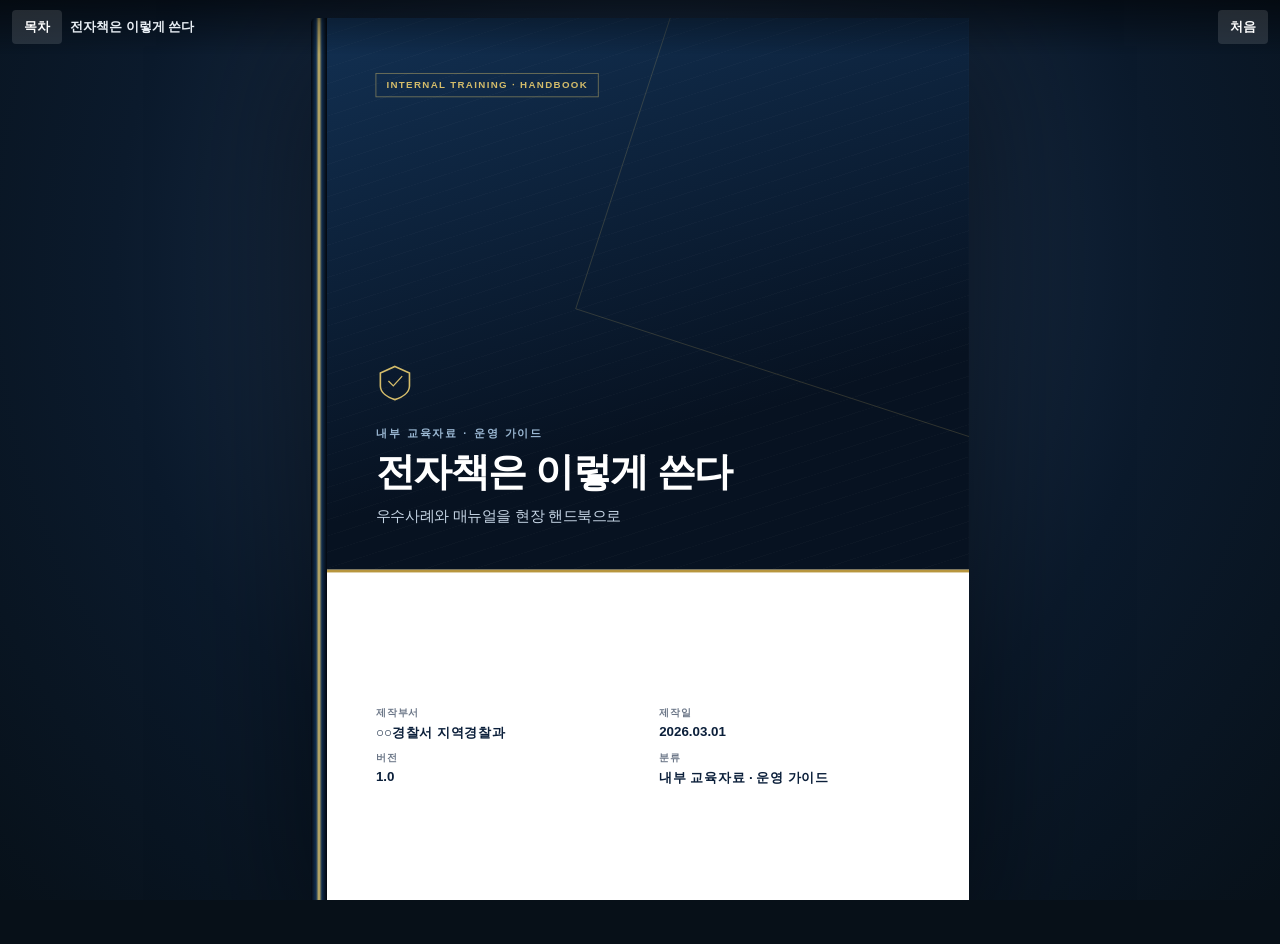
==== commit ba2e64b4: "Add reset: maker restores sample, exported book returns to cover" ====
--- a/book.html
+++ b/book.html
@@ -1161,4 +1161,4 @@
 #print-root {
   display: none;
 }
-html,body.ebook{margin:0;height:100%;background:#071018;color:#e8eef4;font-family:var(--font);overflow:hidden;-webkit-text-size-adjust:100%;text-size-adjust:100%;}.desk{height:100dvh;display:flex;align-items:center;justify-content:center;padding:22px 18px;padding-top:max(22px,env(safe-area-inset-top));padding-bottom:max(22px,env(safe-area-inset-bottom));background:radial-gradient(ellipse at 50% 28%,#243a58 0%,#0b1a2c 58%,#071018 100%);}.book{display:flex;align-items:stretch;max-width:100%;filter:drop-shadow(0 28px 70px rgba(0,0,0,.5));}.spine{width:16px;flex:0 0 16px;border-radius:5px 0 0 5px;background:linear-gradient(90deg,#050b14 0%,#123052 32%,#d4bc6a 50%,#123052 68%,#050b14 100%);box-shadow:inset -2px 0 6px rgba(0,0,0,.35);}.leaf{background:#fff;position:relative;overflow:hidden;}.leaf-fit{overflow:hidden;transform-origin:top left;}.leaf-pages{width:210mm;}.ebook-page{display:none;box-shadow:none;}.ebook-page.is-open{display:flex;overflow:auto;-webkit-overflow-scrolling:touch;}body.ebook .page-inner{overflow:visible;flex:0 0 auto;min-height:min-content;height:auto;}body.ebook .page-body,body.ebook .page-body .blk,body.ebook .flow,body.ebook .flow-step,body.ebook .flow-card,body.ebook .dodont,body.ebook .law-card,body.ebook .check-group{flex:0 0 auto;min-height:min-content;height:auto;overflow:visible;}body.ebook .flow{gap:10px;justify-content:flex-start;}body.ebook .flow-card{overflow:hidden;}body.ebook .page-end{margin-top:12px;}.hud{position:fixed;left:0;right:0;top:0;z-index:20;display:flex;align-items:center;gap:8px;padding:10px 12px;padding-top:max(10px,env(safe-area-inset-top));background:linear-gradient(to bottom,rgba(0,0,0,.5),transparent);transition:opacity .25s;}.hud button{height:34px;padding:0 12px;border:0;border-radius:4px;background:rgba(255,255,255,.12);color:#fff;font-weight:700;font-size:13px;}.hud-title{flex:1;min-width:0;font-size:13px;font-weight:800;white-space:nowrap;overflow:hidden;text-overflow:ellipsis;}.pg-float{position:fixed;left:50%;bottom:max(10px,env(safe-area-inset-bottom));transform:translateX(-50%);z-index:16;font-size:12px;letter-spacing:.14em;color:rgba(255,255,255,.55);font-variant-numeric:tabular-nums;pointer-events:none;}body.hud-off .hud{opacity:0;pointer-events:none;}.toc{display:none;position:fixed;inset:0;z-index:30;background:rgba(5,11,20,.55);}body.toc-open .toc{display:block;}.toc nav{position:absolute;left:0;top:0;bottom:0;width:min(86vw,340px);background:#f3efe6;color:#1c2430;overflow:auto;padding:18px 14px 32px;padding-top:max(18px,env(safe-area-inset-top));box-shadow:12px 0 40px rgba(0,0,0,.25);}.toc h2{margin:0 0 12px;font-size:12px;letter-spacing:.16em;text-transform:uppercase;color:#8a7340;}.toc a{display:block;padding:10px 8px;border-top:1px solid #e6dfd0;color:#1c2430;text-decoration:none;font-size:14px;}.toc a.ch{font-weight:800;color:#0b1f3a;margin-top:6px;border-top:0;}.toc a.is-on{background:#0b1f3a;color:#fff;}.blk-tools{display:none!important;}@media (max-width:720px){.desk{padding:0;align-items:stretch;}.book{width:100%;height:100dvh;filter:none;}.spine{display:none;}.leaf,.leaf-fit,.leaf-pages{width:100%!important;height:100%!important;max-height:100%!important;transform:none!important;overflow:hidden!important;}.ebook-page.is-open{width:100%!important;height:100%!important;max-height:100%!important;}.cover-top{min-height:0!important;padding:28px 20px 18px!important;flex:none!important;}.cover-bottom{padding:16px 20px 20px!important;flex:none!important;}.cover-mark{margin:20px 0 16px!important;}.cover-title{max-width:none!important;}.page-inner{padding:18px 16px 10px!important;}.page-footer{padding:0 16px max(12px,env(safe-area-inset-bottom));}.ch-title{max-width:none!important;}.dodont,.cover-bottom{grid-template-columns:1fr!important;}.law-grid{grid-template-columns:1fr!important;}.pg-float{display:none;}}@media print{html,body.ebook{overflow:visible!important;height:auto!important;background:#fff!important;} .hud,.toc,.spine,.pg-float{display:none!important;} .desk,.book,.leaf,.leaf-fit,.leaf-pages{display:block!important;height:auto!important;width:auto!important;max-width:none!important;transform:none!important;filter:none!important;box-shadow:none!important;background:#fff!important;padding:0!important;} .ebook-page{display:flex!important;width:210mm!important;height:297mm!important;max-height:297mm!important;overflow:hidden!important;page-break-after:always;break-after:page;} .ebook-page:last-child{page-break-after:auto;} .cover-top{min-height:148mm!important;padding:22mm 16mm 16mm!important;} .page-inner{padding:var(--page-pad-y) var(--page-pad-x) 6mm!important;overflow:hidden!important;}}</style></head><body class="ebook"><header class="hud"><button type="button" id="tocbtn">목차</button><div class="hud-title">전자책은 이렇게 쓴다</div></header><div class="toc" id="toc"><nav><h2>목차</h2><a href="#p1" class="" data-i="0">전자책은 이렇게 쓴다</a><a href="#p2" class="" data-i="1">목차</a><a href="#p3" class=" ch" data-i="2">CHAPTER 01  무엇을 넣는가</a><a href="#p4" class="" data-i="3">이 책의 위치</a><a href="#p5" class="" data-i="4">넣는 우선순위</a><a href="#p6" class="" data-i="5">원문은 잘라서 넣는다</a><a href="#p7" class=" ch" data-i="6">CHAPTER 02  우수사례는 교훈 카드</a><a href="#p8" class="" data-i="7">사례를 넣는 법</a><a href="#p9" class="" data-i="8">가상 사례 · 주취 난동</a><a href="#p10" class="" data-i="9">가상 사례 · 스토킹 대기</a><a href="#p11" class="" data-i="10">가상 사례 · 현장 보존</a><a href="#p12" class="" data-i="11">사례 작성 DO / DON'T</a><a href="#p13" class=" ch" data-i="12">CHAPTER 03  얇게, 자주 개정한다</a><a href="#p14" class="" data-i="13">네 권으로 나눈다</a><a href="#p15" class="" data-i="14">누가 쓰는가</a><a href="#p16" class="" data-i="15">운영 DO / DON'T</a><a href="#p17" class="" data-i="16">배포 전 체크리스트</a><a href="#p18" class="" data-i="17">원문은 어디에 두는가</a><a href="#p19" class="" data-i="18">이것만은 기억하세요</a></nav></div><div class="desk" id="desk"><div class="book" id="book"><div class="spine" aria-hidden="true"></div><div class="leaf"><div class="leaf-fit" id="leaf-fit"><div class="leaf-pages" id="leaf-pages"><article class="ebook-page is-open is-cover" id="p1" data-index="0" data-page-id="page_zkwtlnqc9"><div class="cover-top"><div class="cover-badge">INTERNAL TRAINING · HANDBOOK</div><svg class="cover-mark" viewBox="0 0 48 48"><path fill="none" stroke="currentColor" stroke-width="2" d="M24 4 L42 12 V28 C42 36 33 42 24 45 C15 42 6 36 6 28 V12 Z"/><path fill="none" stroke="currentColor" stroke-width="1.6" d="M16 22 L22 28 L33 16"/></svg><div class="cover-kicker">내부 교육자료 · 운영 가이드</div><h1 class="cover-title">전자책은 이렇게 쓴다</h1><p class="cover-sub">우수사례와 매뉴얼을 현장 핸드북으로</p></div><hr class="cover-rule"><div class="cover-bottom"><div class="meta-cell"><span class="k">제작부서</span><span class="v">○○경찰서 지역경찰과</span></div><div class="meta-cell"><span class="k">제작일</span><span class="v">2026.03.01</span></div><div class="meta-cell"><span class="k">버전</span><span class="v">1.0</span></div><div class="meta-cell"><span class="k">분류</span><span class="v">내부 교육자료 · 운영 가이드</span></div></div></article><article class="ebook-page" id="p2" data-index="1" data-page-id="page_dens8eqc9"><div class="page-inner"><div class="toc-head"><h1 class="pg-title">목차</h1><span class="kicker">CONTENTS</span></div><div class="toc-list"><div class="toc-ch"><span class="no">CHAPTER 01</span><span>무엇을 넣는가</span></div><div class="toc-row"><span>이 책의 위치</span><span class="dots"></span><span class="num">04</span></div><div class="toc-row"><span>넣는 우선순위</span><span class="dots"></span><span class="num">05</span></div><div class="toc-row"><span>원문은 잘라서 넣는다</span><span class="dots"></span><span class="num">06</span></div><div class="toc-ch"><span class="no">CHAPTER 02</span><span>우수사례는 교훈 카드</span></div><div class="toc-row"><span>사례를 넣는 법</span><span class="dots"></span><span class="num">08</span></div><div class="toc-row"><span>가상 사례 · 주취 난동</span><span class="dots"></span><span class="num">09</span></div><div class="toc-row"><span>가상 사례 · 스토킹 대기</span><span class="dots"></span><span class="num">10</span></div><div class="toc-row"><span>가상 사례 · 현장 보존</span><span class="dots"></span><span class="num">11</span></div><div class="toc-row"><span>사례 작성 DO / DON'T</span><span class="dots"></span><span class="num">12</span></div><div class="toc-ch"><span class="no">CHAPTER 03</span><span>얇게, 자주 개정한다</span></div><div class="toc-row"><span>네 권으로 나눈다</span><span class="dots"></span><span class="num">14</span></div><div class="toc-row"><span>누가 쓰는가</span><span class="dots"></span><span class="num">15</span></div><div class="toc-row"><span>운영 DO / DON'T</span><span class="dots"></span><span class="num">16</span></div><div class="toc-row"><span>배포 전 체크리스트</span><span class="dots"></span><span class="num">17</span></div><div class="toc-row"><span>원문은 어디에 두는가</span><span class="dots"></span><span class="num">18</span></div><div class="toc-row"><span>이것만은 기억하세요</span><span class="dots"></span><span class="num">19</span></div></div></div><div class="page-footer"><span class="brand-mini">내부 교육자료 · 운영 가이드</span><span class="pg-num">02 / 19</span></div></article><article class="ebook-page chapter-page is-navy" id="p3" data-index="2" data-page-id="page_vnzh79qca"><div class="page-inner"><div class="ch-index">CHAPTER</div><div class="ch-no">01</div><h1 class="ch-title">무엇을 넣는가</h1><div class="blk learn-box"><div class="learn-label">이 Chapter에서 배울 내용</div><div class="learn-items"><div class="learn-item"><span class="n">01</span><span class="t" data-index="0">긴 매뉴얼을 통째로 옮기지 않는다.</span></div><div class="learn-item"><span class="n">02</span><span class="t" data-index="1">자주 하는 일, 자주 틀리는 일부터 넣는다.</span></div><div class="learn-item"><span class="n">03</span><span class="t" data-index="2">한 페이지에 핵심 메시지 하나만 남긴다.</span></div></div></div></div><div class="page-footer"><span class="brand-mini">내부 교육자료 · 운영 가이드</span><span class="pg-num">03 / 19</span></div></article><article class="ebook-page" id="p4" data-index="3" data-page-id="page_lbs0lrqcb"><div class="page-inner content-stack"><header class="page-head"><div class="kicker">기본 교육</div><h1 class="pg-title size-md">이 책의 위치</h1><div class="blk point-bar"><div class="tag">POINT</div><div class="txt">전자책은 매뉴얼 대체본이 아니다. 현장에서 꺼내는 실행층이다.</div></div></header><div class="page-body"><div class="blk"><div class="h-block">기록용과 실행용을 가른다</div></div><div class="blk"><ul class="bullets edit-list"><li data-index="0">결과보고·법령 전문은 원래 파일에 둔다.</li><li data-index="1">전자책에는 지금 할 행동만 남긴다.</li><li data-index="2">열어도 행동이 안 바뀌면 그 페이지는 뺀다.</li></ul></div><div class="blk callout is-tip"><div class="side">TIP</div><div class="body">직원이 출동 전에 펼치는가가 성공 기준이다.</div></div></div><footer class="page-end"><div class="blk summary-ribbon"><div class="tag">한줄 요약</div><div class="txt">검색하는 자료가 아니라 손에 익은 짧은 카드다.</div></div></footer></div><div class="page-footer"><span class="brand-mini">내부 교육자료 · 운영 가이드</span><span class="pg-num">04 / 19</span></div></article><article class="ebook-page" id="p5" data-index="4" data-page-id="page_i0a8e3qcb"><div class="page-inner content-stack"><header class="page-head"><div class="kicker">기본 교육</div><h1 class="pg-title size-md">넣는 우선순위</h1><div class="blk point-bar"><div class="tag">POINT</div><div class="txt">매일 하고, 실수 비용이 큰 일부터 전자책으로 만든다.</div></div></header><div class="page-body"><div class="blk"><div class="h-block">이 순서로 고른다</div></div><div class="blk"><ul class="bullets edit-list"><li data-index="0">1순위: 112 초동, 분리, 현장 보존</li><li data-index="1">2순위: 우수사례를 교훈 한 줄로</li><li data-index="2">3순위: 매뉴얼에서 자주 틀리는 구간</li><li data-index="3">4순위: 새 제도에서 바뀐 행동만</li></ul></div><div class="blk callout is-warning"><div class="side">주의</div><div class="body">연간 사례 30건을 한 권에 넣으면 아무도 열지 않는다.</div></div></div><footer class="page-end"><div class="blk summary-ribbon"><div class="tag">한줄 요약</div><div class="txt">자주 하는 일, 자주 틀리는 일이 1순위다.</div></div></footer></div><div class="page-footer"><span class="brand-mini">내부 교육자료 · 운영 가이드</span><span class="pg-num">05 / 19</span></div></article><article class="ebook-page" id="p6" data-index="5" data-page-id="page_bz8vhjqcb"><div class="page-inner content-stack"><header class="page-head"><div class="kicker">기본 교육</div><h1 class="pg-title size-md">원문은 잘라서 넣는다</h1><div class="blk point-bar"><div class="tag">POINT</div><div class="txt">긴 원문 목차를 옮기지 말고, 현장에서 헷갈리는 지점만 자른다.</div></div></header><div class="page-body"><div class="blk"><div class="h-block">전자책에 남길 것</div></div><div class="blk"><ul class="bullets edit-list"><li data-index="0">현장에서 던질 판단 질문 한 줄</li><li data-index="1">하면 안 되는 행동 두세 개</li><li data-index="2">원문 자료 이름과 위치 한 줄</li></ul></div><div class="blk callout is-tip"><div class="side">TIP</div><div class="body">원문은 별도 파일에 두고, 전자책에는 질문만 둔다.</div></div></div><footer class="page-end"><div class="blk summary-ribbon"><div class="tag">한줄 요약</div><div class="txt">원문은 통째가 아니라 자주 틀리는 쪽만 옮긴다.</div></div></footer></div><div class="page-footer"><span class="brand-mini">내부 교육자료 · 운영 가이드</span><span class="pg-num">06 / 19</span></div></article><article class="ebook-page chapter-page is-navy" id="p7" data-index="6" data-page-id="page_eqbgqzqcb"><div class="page-inner"><div class="ch-index">CHAPTER</div><div class="ch-no">02</div><h1 class="ch-title">우수사례는 교훈 카드</h1><div class="blk learn-box"><div class="learn-label">이 Chapter에서 배울 내용</div><div class="learn-items"><div class="learn-item"><span class="n">01</span><span class="t" data-index="0">경위 나열이 아니라 다음 판단 규칙을 남긴다.</span></div><div class="learn-item"><span class="n">02</span><span class="t" data-index="1">한 사례는 반드시 한 페이지다.</span></div><div class="learn-item"><span class="n">03</span><span class="t" data-index="2">교훈이 한 줄로 안 나오면 넣지 않는다.</span></div></div></div></div><div class="page-footer"><span class="brand-mini">내부 교육자료 · 운영 가이드</span><span class="pg-num">07 / 19</span></div></article><article class="ebook-page" id="p8" data-index="7" data-page-id="page_s8v0trqcb"><div class="page-inner content-stack"><header class="page-head"><div class="kicker">기본 교육</div><h1 class="pg-title size-md">사례를 넣는 법</h1><div class="blk point-bar"><div class="tag">POINT</div><div class="txt">우수사례의 목적은 자랑이 아니라 다음에도 같은 판단을 하는 것이다.</div></div></header><div class="page-body"><div class="blk"><div class="h-block">남기는 여섯 칸</div></div><div class="blk"><ul class="bullets edit-list"><li data-index="0">사건 발생, 현장 상황, 경찰관 판단</li><li data-index="1">조치, 결과, LESSON LEARNED</li><li data-index="2">교훈 한 줄이 없으면 그 사례는 보류한다</li></ul></div><div class="blk callout is-warning"><div class="side">주의</div><div class="body">실명·사건번호·연락처는 쓰지 말고 가상으로 바꾼다.</div></div></div><footer class="page-end"><div class="blk summary-ribbon"><div class="tag">한줄 요약</div><div class="txt">잘했다는 문장보다 다음에 할 행동을 남긴다.</div></div></footer></div><div class="page-footer"><span class="brand-mini">내부 교육자료 · 운영 가이드</span><span class="pg-num">08 / 19</span></div></article><article class="ebook-page" id="p9" data-index="8" data-page-id="page_urjxz1qcc"><div class="page-inner content-stack"><header class="page-head"><div class="kicker">사건 사례</div><h1 class="pg-title size-md">가상 사례 · 주취 난동</h1><div class="blk point-bar"><div class="tag">POINT</div><div class="txt">주취는 양형 사유가 아니라 현장 위험 요소다.</div></div></header><div class="page-body"><div class="blk"><div class="flow"><div class="flow-step"><div class="flow-rail"><div class="flow-dot">1</div></div><div class="flow-card"><div class="lab" data-index="0">사건 발생</div><div class="txt" data-index="0">심야 상가 앞 주취 난동 112 신고. 유리컵이 깨졌다는 정보가 있었다.</div></div></div><div class="flow-step"><div class="flow-rail"><div class="flow-dot">2</div></div><div class="flow-card"><div class="lab" data-index="1">현장 상황</div><div class="txt" data-index="1">상대가 큰 소리로 항의하며 길을 막고 있었다. 통행인과 거리가 가까웠다.</div></div></div><div class="flow-step"><div class="flow-rail"><div class="flow-dot">3</div></div><div class="flow-card"><div class="lab" data-index="2">경찰관 판단</div><div class="txt" data-index="2">말다툼을 이기려 하지 않고, 2차 피해 공간부터 비우기로 했다.</div></div></div><div class="flow-step"><div class="flow-rail"><div class="flow-dot">4</div></div><div class="flow-card"><div class="lab" data-index="3">조치</div><div class="txt" data-index="3">주변을 먼저 물렸다. 거리를 유지한 채 두 명이 제지하고 구급을 요청했다.</div></div></div><div class="flow-step"><div class="flow-rail"><div class="flow-dot">5</div></div><div class="flow-card"><div class="lab" data-index="4">결과</div><div class="txt" data-index="4">설득으로 끝내지 않고 위해를 차단한 뒤 인계했다.</div></div></div><div class="flow-step"><div class="flow-rail"><div class="flow-dot">6</div></div><div class="flow-card"><div class="lab" data-index="5">LESSON LEARNED</div><div class="txt" data-index="5">취해서 그렇다는 설명과 별개로, 조치는 취하지 않은 폭력과 같은 기준으로 한다.</div></div></div></div></div></div><footer class="page-end"><div class="blk summary-ribbon"><div class="tag">한줄 요약</div><div class="txt">주취 현장의 목표는 설득이 아니라 위해 차단이다.</div></div></footer></div><div class="page-footer"><span class="brand-mini">내부 교육자료 · 운영 가이드</span><span class="pg-num">09 / 19</span></div></article><article class="ebook-page" id="p10" data-index="9" data-page-id="page_a4y600qcc"><div class="page-inner content-stack"><header class="page-head"><div class="kicker">사건 사례</div><h1 class="pg-title size-md">가상 사례 · 스토킹 대기</h1><div class="blk point-bar"><div class="tag">POINT</div><div class="txt">한 번의 시비가 아니라 반복·대기·감시가 보이면 관점을 바꾼다.</div></div></header><div class="page-body"><div class="blk"><div class="flow"><div class="flow-step"><div class="flow-rail"><div class="flow-dot">1</div></div><div class="flow-card"><div class="lab" data-index="0">사건 발생</div><div class="txt" data-index="0">피해자가 전 연인이 직장 앞에서 기다린다고 신고하였다.</div></div></div><div class="flow-step"><div class="flow-rail"><div class="flow-dot">2</div></div><div class="flow-card"><div class="lab" data-index="1">현장 상황</div><div class="txt" data-index="1">상대가 출입구 근처에서 서 있었다. 메시지 횟수가 많다는 진술이 있었다.</div></div></div><div class="flow-step"><div class="flow-rail"><div class="flow-dot">3</div></div><div class="flow-card"><div class="lab" data-index="2">경찰관 판단</div><div class="txt" data-index="2">사적 분쟁으로 넘기지 않았다. 같은 장소의 반복 대기를 위험 신호로 보았다.</div></div></div><div class="flow-step"><div class="flow-rail"><div class="flow-dot">4</div></div><div class="flow-card"><div class="lab" data-index="3">조치</div><div class="txt" data-index="3">접근 자체를 기록했다. 패턴과 시간대를 남기고 보호 안내를 하였다.</div></div></div><div class="flow-step"><div class="flow-rail"><div class="flow-dot">5</div></div><div class="flow-card"><div class="lab" data-index="4">결과</div><div class="txt" data-index="4">당일 만남 한 번으로 종결하지 않고 반복 여부를 보고서에 남겼다.</div></div></div><div class="flow-step"><div class="flow-rail"><div class="flow-dot">6</div></div><div class="flow-card"><div class="lab" data-index="5">LESSON LEARNED</div><div class="txt" data-index="5">전 연인이라는 관계는 완화 사유가 아니다. 접근 자체를 위험으로 평가한다.</div></div></div></div></div></div><footer class="page-end"><div class="blk summary-ribbon"><div class="tag">한줄 요약</div><div class="txt">한 번의 만남이 아니라 패턴을 기록한다.</div></div></footer></div><div class="page-footer"><span class="brand-mini">내부 교육자료 · 운영 가이드</span><span class="pg-num">10 / 19</span></div></article><article class="ebook-page" id="p11" data-index="10" data-page-id="page_0zz7vbqcc"><div class="page-inner content-stack"><header class="page-head"><div class="kicker">사건 사례</div><h1 class="pg-title size-md">가상 사례 · 현장 보존</h1><div class="blk point-bar"><div class="tag">POINT</div><div class="txt">초동에서 만진 물건은 나중에 설명이 필요해진다.</div></div></header><div class="page-body"><div class="blk"><div class="flow"><div class="flow-step"><div class="flow-rail"><div class="flow-dot">1</div></div><div class="flow-card"><div class="lab" data-index="0">사건 발생</div><div class="txt" data-index="0">공동주택 가정폭력 신고. 거실에 깨진 컵과 쓰러진 의자가 있었다.</div></div></div><div class="flow-step"><div class="flow-rail"><div class="flow-dot">2</div></div><div class="flow-card"><div class="lab" data-index="1">현장 상황</div><div class="txt" data-index="1">통행에 큰 방해는 없었다. 피해자는 빨리 치워 달라고 하였다.</div></div></div><div class="flow-step"><div class="flow-rail"><div class="flow-dot">3</div></div><div class="flow-card"><div class="lab" data-index="2">경찰관 판단</div><div class="txt" data-index="2">생명·안전에 필요 없는 이동은 하지 않기로 했다. 위치를 먼저 남기기로 했다.</div></div></div><div class="flow-step"><div class="flow-rail"><div class="flow-dot">4</div></div><div class="flow-card"><div class="lab" data-index="3">조치</div><div class="txt" data-index="3">사진을 남기고 치우지 않았다. 목격자 연락처를 현장에서 받았다.</div></div></div><div class="flow-step"><div class="flow-rail"><div class="flow-dot">5</div></div><div class="flow-card"><div class="lab" data-index="4">결과</div><div class="txt" data-index="4">현장 수습이 아니라 현장 보존으로 인계하였다.</div></div></div><div class="flow-step"><div class="flow-rail"><div class="flow-dot">6</div></div><div class="flow-card"><div class="lab" data-index="5">LESSON LEARNED</div><div class="txt" data-index="5">현장을 깨끗하게 만드는 것이 초동조치가 아니다.</div></div></div></div></div></div><footer class="page-end"><div class="blk summary-ribbon"><div class="tag">한줄 요약</div><div class="txt">필요한 것만 만지고, 만졌으면 왜 만졌는지 남긴다.</div></div></footer></div><div class="page-footer"><span class="brand-mini">내부 교육자료 · 운영 가이드</span><span class="pg-num">11 / 19</span></div></article><article class="ebook-page" id="p12" data-index="11" data-page-id="page_m6wcmkqcc"><div class="page-inner content-stack"><header class="page-head"><div class="kicker">DO / DON'T</div><h1 class="pg-title size-md">사례 작성 DO / DON'T</h1></header><div class="page-body"><div class="blk"><div class="dodont"><div class="col-do"><div class="col-head">DO · 해야 할 행동</div><div class="col-body"><ul class="bullets edit-list"><li data-index="0">한 사례를 한 페이지로 줄인다.</li><li data-index="1">판단과 조치를 시간 순으로 적는다.</li><li data-index="2">교훈을 한 줄 명령형으로 남긴다.</li><li data-index="3">개인정보는 가상으로 바꾼다.</li></ul></div></div><div class="col-dont"><div class="col-head">DON'T · 하면 안 되는 행동</div><div class="col-body"><ul class="bullets edit-list"><li data-index="0">공적조서·표창 문안을 그대로 붙이지 않는다.</li><li data-index="1">경위를 소설처럼 길게 쓰지 않는다.</li><li data-index="2">실명과 사건번호를 남기지 않는다.</li><li data-index="3">교훈 없이 결과만 자랑하지 않는다.</li></ul></div></div></div></div></div><footer class="page-end"><div class="blk summary-ribbon"><div class="tag">한줄 요약</div><div class="txt">사례집은 실적 모음이 아니라 다음 출동의 판단 카드다.</div></div></footer></div><div class="page-footer"><span class="brand-mini">내부 교육자료 · 운영 가이드</span><span class="pg-num">12 / 19</span></div></article><article class="ebook-page chapter-page is-navy" id="p13" data-index="12" data-page-id="page_lejldhqcc"><div class="page-inner"><div class="ch-index">CHAPTER</div><div class="ch-no">03</div><h1 class="ch-title">얇게, 자주 개정한다</h1><div class="blk learn-box"><div class="learn-label">이 Chapter에서 배울 내용</div><div class="learn-items"><div class="learn-item"><span class="n">01</span><span class="t" data-index="0">대작 한 권보다 얇은 시리즈가 다시 열린다.</span></div><div class="learn-item"><span class="n">02</span><span class="t" data-index="1">이달의 교훈은 월 1권, 사례 3건이면 충분하다.</span></div><div class="learn-item"><span class="n">03</span><span class="t" data-index="2">경고가 뜨는 쪽은 아직 현장용이 아니다.</span></div></div></div></div><div class="page-footer"><span class="brand-mini">내부 교육자료 · 운영 가이드</span><span class="pg-num">13 / 19</span></div></article><article class="ebook-page" id="p14" data-index="13" data-page-id="page_ko3hbxqcc"><div class="page-inner content-stack"><header class="page-head"><div class="kicker">기본 교육</div><h1 class="pg-title size-md">네 권으로 나눈다</h1><div class="blk point-bar"><div class="tag">POINT</div><div class="txt">서 전체 모음집이 아니라 직무에 맞는 얇은 책을 여러 권 만든다.</div></div></header><div class="page-body"><div class="blk"><div class="h-block">권 구성</div></div><div class="blk"><ul class="bullets edit-list"><li data-index="0">현장 핸드북: 반기 개정, 15~25쪽</li><li data-index="1">이달의 교훈: 매달, 사례 3~5건</li><li data-index="2">제도 속보: 바뀐 행동만 4~8쪽</li><li data-index="3">법령 카드: 취지와 질문만 2~4쪽</li></ul></div><div class="blk callout is-tip"><div class="side">TIP</div><div class="body">첫 달은 핸드북 1권, 사례 3건, 체크리스트 1쪽이면 충분하다.</div></div></div><footer class="page-end"><div class="blk summary-ribbon"><div class="tag">한줄 요약</div><div class="txt">목표는 100쪽이 아니라 출동 전에 펼치는 책 한 권이다.</div></div></footer></div><div class="page-footer"><span class="brand-mini">내부 교육자료 · 운영 가이드</span><span class="pg-num">14 / 19</span></div></article><article class="ebook-page" id="p15" data-index="14" data-page-id="page_83oshwqcc"><div class="page-inner content-stack"><header class="page-head"><div class="kicker">기본 교육</div><h1 class="pg-title size-md">누가 쓰는가</h1><div class="blk point-bar"><div class="tag">POINT</div><div class="txt">현장은 짧게 적고, 담당은 문장을 자르고, 책임자는 행동 변화만 본다.</div></div></header><div class="page-body"><div class="blk"><div class="h-block">역할</div></div><div class="blk"><ul class="bullets edit-list"><li data-index="0">지구대: 헷갈린 점과 사례 핵심만 적는다.</li><li data-index="1">교육 담당: 마스터 프롬프트로 초안을 뽑는다.</li><li data-index="2">과 책임자: 이 페이지를 보면 행동이 바뀌는가만 확인한다.</li></ul></div><div class="blk callout is-warning"><div class="side">주의</div><div class="body">한 페이지에 문장 7개를 넘기면 아직 안 자른 것이다.</div></div></div><footer class="page-end"><div class="blk summary-ribbon"><div class="tag">한줄 요약</div><div class="txt">작성은 짧게, 편집은 더 짧게, 배포는 행동이 바뀔 때만.</div></div></footer></div><div class="page-footer"><span class="brand-mini">내부 교육자료 · 운영 가이드</span><span class="pg-num">15 / 19</span></div></article><article class="ebook-page" id="p16" data-index="15" data-page-id="page_53yzmhqcc"><div class="page-inner content-stack"><header class="page-head"><div class="kicker">DO / DON'T</div><h1 class="pg-title size-md">운영 DO / DON'T</h1></header><div class="page-body"><div class="blk"><div class="dodont"><div class="col-do"><div class="col-head">DO · 해야 할 행동</div><div class="col-body"><ul class="bullets edit-list"><li data-index="0">마스터 프롬프트에 원문을 넣고 초안을 받는다.</li><li data-index="1">검토 경고가 뜬 페이지부터 고친다.</li><li data-index="2">직무별로 책을 나눈다.</li><li data-index="3">구버전은 회수하고 버전을 표지에 남긴다.</li></ul></div></div><div class="col-dont"><div class="col-head">DON'T · 하면 안 되는 행동</div><div class="col-body"><ul class="bullets edit-list"><li data-index="0">수사매뉴얼 전체를 디지털화하지 않는다.</li><li data-index="1">한 권에 서 업무를 다 담지 않는다.</li><li data-index="2">한 번 만들고 개정하지 않은 채 두지 않는다.</li><li data-index="3">개인이 식별되는 사건을 넣지 않는다.</li></ul></div></div></div></div></div><footer class="page-end"><div class="blk summary-ribbon"><div class="tag">한줄 요약</div><div class="txt">전자책은 쌓을수록가 아니라 줄어들수록 좋아진다.</div></div></footer></div><div class="page-footer"><span class="brand-mini">내부 교육자료 · 운영 가이드</span><span class="pg-num">16 / 19</span></div></article><article class="ebook-page" id="p17" data-index="16" data-page-id="page_aq75crqcc"><div class="page-inner content-stack"><header class="page-head"><div class="kicker">체크리스트</div><h1 class="pg-title size-md">배포 전 체크리스트</h1></header><div class="page-body"><div class="blk"><div class="check-group"><h3>확인사항</h3><ul><li class=""><span class="box" data-index="0"></span><span data-index="0">한 페이지에 핵심이 하나인가</span></li><li class=""><span class="box" data-index="1"></span><span data-index="1">핵심포인트와 한줄 요약이 있는가</span></li><li class=""><span class="box" data-index="2"></span><span data-index="2">실제 이름·사건번호가 없는가</span></li></ul></div><div class="check-group"><h3>조치사항</h3><ul><li class=""><span class="box" data-index="0"></span><span data-index="0">긴 문장을 잘랐는가</span></li><li class=""><span class="box" data-index="1"></span><span data-index="1">검토 경고 페이지를 고쳤는가</span></li><li class=""><span class="box" data-index="2"></span><span data-index="2">표지 부서·날짜·버전을 넣었는가</span></li></ul></div><div class="check-group"><h3>보고사항</h3><ul><li class=""><span class="box" data-index="0"></span><span data-index="0">배포 대상 부서를 정했는가</span></li><li class=""><span class="box" data-index="1"></span><span data-index="1">구버전 회수 방법을 정했는가</span></li></ul></div><div class="check-group"><h3>증거확보</h3><ul><li class=""><span class="box" data-index="0"></span><span data-index="0">JSON 백업을 저장했는가</span></li></ul></div><div class="check-group"><h3>후속조치</h3><ul><li class=""><span class="box" data-index="0"></span><span data-index="0">다음 개정 시점을 적었는가</span></li><li class=""><span class="box" data-index="1"></span><span data-index="1">원문 매뉴얼 위치를 안내했는가</span></li></ul></div></div></div><footer class="page-end"><div class="blk summary-ribbon"><div class="tag">한줄 요약</div><div class="txt">경고가 남은 채 배포하지 않는다.</div></div></footer></div><div class="page-footer"><span class="brand-mini">내부 교육자료 · 운영 가이드</span><span class="pg-num">17 / 19</span></div></article><article class="ebook-page" id="p18" data-index="17" data-page-id="page_8r6ji7qcc"><div class="page-inner content-stack"><header class="page-head"><div class="kicker">법령 / 참고</div><h1 class="pg-title size-md">원문은 어디에 두는가</h1></header><div class="page-body"><div class="blk"><div class="law-card"><div class="law-name">관련 법령</div><div class="law-grid"><div class="law-cell"><div class="lab">핵심 내용</div><div class="txt">이 전자책은 교육용 핸드북이다. 현행 법령·청 훈령·서 매뉴얼이 항상 우선한다.</div></div><div class="law-cell"><div class="lab">현장에서는 이렇게 적용</div><div class="txt">판단이 급하면 전자책의 질문부터 본다. 강제수사·긴급조치의 적법성은 최신 조문과 내부 매뉴얼로 확인한다.</div></div><div class="law-cell"><div class="lab">주의할 점</div><div class="txt">전자책 문장만으로 처분 근거를 단정하지 않는다. 구버전 자료는 교육에 쓰지 않는다.</div></div></div><details class="law-original"><summary>원문 펼치기</summary><div class="orig">원문이 있으면 여기에 붙여 넣습니다.</div></details></div></div></div><footer class="page-end"><div class="blk summary-ribbon"><div class="tag">한줄 요약</div><div class="txt">전자책은 보조다. 최종 근거는 현행 법령과 내부 매뉴얼이다.</div></div></footer></div><div class="page-footer"><span class="brand-mini">내부 교육자료 · 운영 가이드</span><span class="pg-num">18 / 19</span></div></article><article class="ebook-page" id="p19" data-index="18" data-page-id="page_3h5aooqcc"><div class="page-inner content-stack"><header class="page-head remember-head"><div class="remember-mark">5</div><div><div class="kicker">REMEMBER</div><h1 class="pg-title size-md">이것만은 기억하세요</h1></div></header><div class="page-body remember-list"><div class="remember-item"><div class="n">01</div><div class="t" data-index="0">전자책은 매뉴얼 창고가 아니라 현장 판단 카드다.</div></div><div class="remember-item"><div class="n">02</div><div class="t" data-index="1">우수사례는 교훈 한 줄이 남으면 성공이다.</div></div><div class="remember-item"><div class="n">03</div><div class="t" data-index="2">매뉴얼은 자주 틀리는 구간만 잘라 넣는다.</div></div><div class="remember-item"><div class="n">04</div><div class="t" data-index="3">얇은 책을 자주 고치는 편이 한 권 대작보다 낫다.</div></div><div class="remember-item"><div class="n">05</div><div class="t" data-index="4">경고가 뜨는 페이지는 아직 배포할 것이 아니다.</div></div></div></div><div class="page-footer"><span class="brand-mini">내부 교육자료 · 운영 가이드</span><span class="pg-num">19 / 19</span></div></article></div></div></div></div></div><div class="pg-float" id="pg">1 / 1</div><script>(function(){var pages=[].slice.call(document.querySelectorAll('.ebook-page'));var i=0;var swiped=false;var key='police-ebook:'+"전자책은 이렇게 쓴다";var fitEl=document.getElementById('leaf-fit');var pagesEl=document.getElementById('leaf-pages');function phone(){return window.matchMedia('(max-width:720px)').matches;}function fit(){if(!fitEl||!pagesEl||!pages.length)return;if(phone()){fitEl.style.width='';fitEl.style.height='';pagesEl.style.transform='';return;}pagesEl.style.transform='none';var p=pages[i]||pages[0];var pw=p.offsetWidth||1,ph=p.offsetHeight||1;var desk=document.getElementById('desk');var aw=desk.clientWidth-56,ah=desk.clientHeight-36;var s=Math.min(aw/pw,ah/ph,1);fitEl.style.width=Math.round(pw*s)+'px';fitEl.style.height=Math.round(ph*s)+'px';pagesEl.style.transformOrigin='top left';pagesEl.style.transform='scale('+s+')';}function show(n){i=Math.max(0,Math.min(pages.length-1,n));pages.forEach(function(p,k){p.classList.toggle('is-open',k===i);});var pg=document.getElementById('pg');if(pg)pg.textContent=(i+1)+' / '+pages.length;var on=document.querySelector('.toc a.is-on');if(on)on.classList.remove('is-on');var t=document.querySelector('.toc a[data-i="'+i+'"]');if(t)t.classList.add('is-on');try{history.replaceState(null,'','#p'+(i+1));}catch(e){}try{localStorage.setItem(key,String(i));}catch(e){}if(pages[i])pages[i].scrollTop=0;document.body.classList.remove('toc-open');fit();}document.getElementById('tocbtn').onclick=function(){document.body.classList.toggle('toc-open');};document.getElementById('toc').onclick=function(e){if(e.target.id==='toc')document.body.classList.remove('toc-open');var a=e.target.closest('a[data-i]');if(a){e.preventDefault();show(+a.getAttribute('data-i'));}};document.addEventListener('keydown',function(e){if(e.key==='ArrowRight'||e.key==='PageDown'||e.key===' '){e.preventDefault();show(i+1);}if(e.key==='ArrowLeft'||e.key==='PageUp'){e.preventDefault();show(i-1);}if(e.key==='Escape')document.body.classList.remove('toc-open');});var x0=0,y0=0,st=document.getElementById('desk');st.addEventListener('touchstart',function(e){x0=e.changedTouches[0].clientX;y0=e.changedTouches[0].clientY;},{passive:true});st.addEventListener('touchend',function(e){var dx=e.changedTouches[0].clientX-x0,dy=e.changedTouches[0].clientY-y0;if(Math.abs(dx)<56||Math.abs(dx)<Math.abs(dy))return;swiped=true;if(dx>0)show(i-1);else show(i+1);});st.addEventListener('click',function(e){if(swiped){swiped=false;return;}if(e.target.closest('button,a,details,.box'))return;var r=st.getBoundingClientRect();var x=(e.clientX-r.left)/r.width;if(x<0.22)show(i-1);else if(x>0.78)show(i+1);else document.body.classList.toggle('hud-off');});window.addEventListener('resize',fit);var h=parseInt((location.hash||'').replace('#p',''),10);var saved=0;try{saved=parseInt(localStorage.getItem(key)||'0',10)||0;}catch(e){}show(h?h-1:saved);})();</script></body></html>+html,body.ebook{margin:0;height:100%;background:#071018;color:#e8eef4;font-family:var(--font);overflow:hidden;-webkit-text-size-adjust:100%;text-size-adjust:100%;}.desk{height:100dvh;display:flex;align-items:center;justify-content:center;padding:22px 18px;padding-top:max(22px,env(safe-area-inset-top));padding-bottom:max(22px,env(safe-area-inset-bottom));background:radial-gradient(ellipse at 50% 28%,#243a58 0%,#0b1a2c 58%,#071018 100%);}.book{display:flex;align-items:stretch;max-width:100%;filter:drop-shadow(0 28px 70px rgba(0,0,0,.5));}.spine{width:16px;flex:0 0 16px;border-radius:5px 0 0 5px;background:linear-gradient(90deg,#050b14 0%,#123052 32%,#d4bc6a 50%,#123052 68%,#050b14 100%);box-shadow:inset -2px 0 6px rgba(0,0,0,.35);}.leaf{background:#fff;position:relative;overflow:hidden;}.leaf-fit{overflow:hidden;transform-origin:top left;}.leaf-pages{width:210mm;}.ebook-page{display:none;box-shadow:none;}.ebook-page.is-open{display:flex;overflow:auto;-webkit-overflow-scrolling:touch;}body.ebook .page-inner{overflow:visible;flex:0 0 auto;min-height:min-content;height:auto;}body.ebook .page-body,body.ebook .page-body .blk,body.ebook .flow,body.ebook .flow-step,body.ebook .flow-card,body.ebook .dodont,body.ebook .law-card,body.ebook .check-group{flex:0 0 auto;min-height:min-content;height:auto;overflow:visible;}body.ebook .flow{gap:10px;justify-content:flex-start;}body.ebook .flow-card{overflow:hidden;}body.ebook .page-end{margin-top:12px;}.hud{position:fixed;left:0;right:0;top:0;z-index:20;display:flex;align-items:center;gap:8px;padding:10px 12px;padding-top:max(10px,env(safe-area-inset-top));background:linear-gradient(to bottom,rgba(0,0,0,.5),transparent);transition:opacity .25s;}.hud button{height:34px;padding:0 12px;border:0;border-radius:4px;background:rgba(255,255,255,.12);color:#fff;font-weight:700;font-size:13px;}.hud-title{flex:1;min-width:0;font-size:13px;font-weight:800;white-space:nowrap;overflow:hidden;text-overflow:ellipsis;}.pg-float{position:fixed;left:50%;bottom:max(10px,env(safe-area-inset-bottom));transform:translateX(-50%);z-index:16;font-size:12px;letter-spacing:.14em;color:rgba(255,255,255,.55);font-variant-numeric:tabular-nums;pointer-events:none;}body.hud-off .hud{opacity:0;pointer-events:none;}.toc{display:none;position:fixed;inset:0;z-index:30;background:rgba(5,11,20,.55);}body.toc-open .toc{display:block;}.toc nav{position:absolute;left:0;top:0;bottom:0;width:min(86vw,340px);background:#f3efe6;color:#1c2430;overflow:auto;padding:18px 14px 32px;padding-top:max(18px,env(safe-area-inset-top));box-shadow:12px 0 40px rgba(0,0,0,.25);}.toc h2{margin:0 0 12px;font-size:12px;letter-spacing:.16em;text-transform:uppercase;color:#8a7340;}.toc a{display:block;padding:10px 8px;border-top:1px solid #e6dfd0;color:#1c2430;text-decoration:none;font-size:14px;}.toc a.ch{font-weight:800;color:#0b1f3a;margin-top:6px;border-top:0;}.toc a.is-on{background:#0b1f3a;color:#fff;}.blk-tools{display:none!important;}@media (max-width:720px){.desk{padding:0;align-items:stretch;}.book{width:100%;height:100dvh;filter:none;}.spine{display:none;}.leaf,.leaf-fit,.leaf-pages{width:100%!important;height:100%!important;max-height:100%!important;transform:none!important;overflow:hidden!important;}.ebook-page.is-open{width:100%!important;height:100%!important;max-height:100%!important;}.cover-top{min-height:0!important;padding:28px 20px 18px!important;flex:none!important;}.cover-bottom{padding:16px 20px 20px!important;flex:none!important;}.cover-mark{margin:20px 0 16px!important;}.cover-title{max-width:none!important;}.page-inner{padding:18px 16px 10px!important;}.page-footer{padding:0 16px max(12px,env(safe-area-inset-bottom));}.ch-title{max-width:none!important;}.dodont,.cover-bottom{grid-template-columns:1fr!important;}.law-grid{grid-template-columns:1fr!important;}.pg-float{display:none;}}@media print{html,body.ebook{overflow:visible!important;height:auto!important;background:#fff!important;} .hud,.toc,.spine,.pg-float{display:none!important;} .desk,.book,.leaf,.leaf-fit,.leaf-pages{display:block!important;height:auto!important;width:auto!important;max-width:none!important;transform:none!important;filter:none!important;box-shadow:none!important;background:#fff!important;padding:0!important;} .ebook-page{display:flex!important;width:210mm!important;height:297mm!important;max-height:297mm!important;overflow:hidden!important;page-break-after:always;break-after:page;} .ebook-page:last-child{page-break-after:auto;} .cover-top{min-height:148mm!important;padding:22mm 16mm 16mm!important;} .page-inner{padding:var(--page-pad-y) var(--page-pad-x) 6mm!important;overflow:hidden!important;}}</style></head><body class="ebook"><header class="hud"><button type="button" id="tocbtn">목차</button><div class="hud-title">전자책은 이렇게 쓴다</div><button type="button" id="resetbtn">처음</button></header><div class="toc" id="toc"><nav><h2>목차</h2><a href="#p1" class="" data-i="0">전자책은 이렇게 쓴다</a><a href="#p2" class="" data-i="1">목차</a><a href="#p3" class=" ch" data-i="2">CHAPTER 01  무엇을 넣는가</a><a href="#p4" class="" data-i="3">이 책의 위치</a><a href="#p5" class="" data-i="4">넣는 우선순위</a><a href="#p6" class="" data-i="5">원문은 잘라서 넣는다</a><a href="#p7" class=" ch" data-i="6">CHAPTER 02  우수사례는 교훈 카드</a><a href="#p8" class="" data-i="7">사례를 넣는 법</a><a href="#p9" class="" data-i="8">가상 사례 · 주취 난동</a><a href="#p10" class="" data-i="9">가상 사례 · 스토킹 대기</a><a href="#p11" class="" data-i="10">가상 사례 · 현장 보존</a><a href="#p12" class="" data-i="11">사례 작성 DO / DON'T</a><a href="#p13" class=" ch" data-i="12">CHAPTER 03  얇게, 자주 개정한다</a><a href="#p14" class="" data-i="13">네 권으로 나눈다</a><a href="#p15" class="" data-i="14">누가 쓰는가</a><a href="#p16" class="" data-i="15">운영 DO / DON'T</a><a href="#p17" class="" data-i="16">배포 전 체크리스트</a><a href="#p18" class="" data-i="17">원문은 어디에 두는가</a><a href="#p19" class="" data-i="18">이것만은 기억하세요</a></nav></div><div class="desk" id="desk"><div class="book" id="book"><div class="spine" aria-hidden="true"></div><div class="leaf"><div class="leaf-fit" id="leaf-fit"><div class="leaf-pages" id="leaf-pages"><article class="ebook-page is-open is-cover" id="p1" data-index="0" data-page-id="page_dt3irx9np"><div class="cover-top"><div class="cover-badge">INTERNAL TRAINING · HANDBOOK</div><svg class="cover-mark" viewBox="0 0 48 48"><path fill="none" stroke="currentColor" stroke-width="2" d="M24 4 L42 12 V28 C42 36 33 42 24 45 C15 42 6 36 6 28 V12 Z"/><path fill="none" stroke="currentColor" stroke-width="1.6" d="M16 22 L22 28 L33 16"/></svg><div class="cover-kicker">내부 교육자료 · 운영 가이드</div><h1 class="cover-title">전자책은 이렇게 쓴다</h1><p class="cover-sub">우수사례와 매뉴얼을 현장 핸드북으로</p></div><hr class="cover-rule"><div class="cover-bottom"><div class="meta-cell"><span class="k">제작부서</span><span class="v">○○경찰서 지역경찰과</span></div><div class="meta-cell"><span class="k">제작일</span><span class="v">2026.03.01</span></div><div class="meta-cell"><span class="k">버전</span><span class="v">1.0</span></div><div class="meta-cell"><span class="k">분류</span><span class="v">내부 교육자료 · 운영 가이드</span></div></div></article><article class="ebook-page" id="p2" data-index="1" data-page-id="page_ro7haz9nq"><div class="page-inner"><div class="toc-head"><h1 class="pg-title">목차</h1><span class="kicker">CONTENTS</span></div><div class="toc-list"><div class="toc-ch"><span class="no">CHAPTER 01</span><span>무엇을 넣는가</span></div><div class="toc-row"><span>이 책의 위치</span><span class="dots"></span><span class="num">04</span></div><div class="toc-row"><span>넣는 우선순위</span><span class="dots"></span><span class="num">05</span></div><div class="toc-row"><span>원문은 잘라서 넣는다</span><span class="dots"></span><span class="num">06</span></div><div class="toc-ch"><span class="no">CHAPTER 02</span><span>우수사례는 교훈 카드</span></div><div class="toc-row"><span>사례를 넣는 법</span><span class="dots"></span><span class="num">08</span></div><div class="toc-row"><span>가상 사례 · 주취 난동</span><span class="dots"></span><span class="num">09</span></div><div class="toc-row"><span>가상 사례 · 스토킹 대기</span><span class="dots"></span><span class="num">10</span></div><div class="toc-row"><span>가상 사례 · 현장 보존</span><span class="dots"></span><span class="num">11</span></div><div class="toc-row"><span>사례 작성 DO / DON'T</span><span class="dots"></span><span class="num">12</span></div><div class="toc-ch"><span class="no">CHAPTER 03</span><span>얇게, 자주 개정한다</span></div><div class="toc-row"><span>네 권으로 나눈다</span><span class="dots"></span><span class="num">14</span></div><div class="toc-row"><span>누가 쓰는가</span><span class="dots"></span><span class="num">15</span></div><div class="toc-row"><span>운영 DO / DON'T</span><span class="dots"></span><span class="num">16</span></div><div class="toc-row"><span>배포 전 체크리스트</span><span class="dots"></span><span class="num">17</span></div><div class="toc-row"><span>원문은 어디에 두는가</span><span class="dots"></span><span class="num">18</span></div><div class="toc-row"><span>이것만은 기억하세요</span><span class="dots"></span><span class="num">19</span></div></div></div><div class="page-footer"><span class="brand-mini">내부 교육자료 · 운영 가이드</span><span class="pg-num">02 / 19</span></div></article><article class="ebook-page chapter-page is-navy" id="p3" data-index="2" data-page-id="page_j0xnex9nq"><div class="page-inner"><div class="ch-index">CHAPTER</div><div class="ch-no">01</div><h1 class="ch-title">무엇을 넣는가</h1><div class="blk learn-box"><div class="learn-label">이 Chapter에서 배울 내용</div><div class="learn-items"><div class="learn-item"><span class="n">01</span><span class="t" data-index="0">긴 매뉴얼을 통째로 옮기지 않는다.</span></div><div class="learn-item"><span class="n">02</span><span class="t" data-index="1">자주 하는 일, 자주 틀리는 일부터 넣는다.</span></div><div class="learn-item"><span class="n">03</span><span class="t" data-index="2">한 페이지에 핵심 메시지 하나만 남긴다.</span></div></div></div></div><div class="page-footer"><span class="brand-mini">내부 교육자료 · 운영 가이드</span><span class="pg-num">03 / 19</span></div></article><article class="ebook-page" id="p4" data-index="3" data-page-id="page_6p9qha9ns"><div class="page-inner content-stack"><header class="page-head"><div class="kicker">기본 교육</div><h1 class="pg-title size-md">이 책의 위치</h1><div class="blk point-bar"><div class="tag">POINT</div><div class="txt">전자책은 매뉴얼 대체본이 아니다. 현장에서 꺼내는 실행층이다.</div></div></header><div class="page-body"><div class="blk"><div class="h-block">기록용과 실행용을 가른다</div></div><div class="blk"><ul class="bullets edit-list"><li data-index="0">결과보고·법령 전문은 원래 파일에 둔다.</li><li data-index="1">전자책에는 지금 할 행동만 남긴다.</li><li data-index="2">열어도 행동이 안 바뀌면 그 페이지는 뺀다.</li></ul></div><div class="blk callout is-tip"><div class="side">TIP</div><div class="body">직원이 출동 전에 펼치는가가 성공 기준이다.</div></div></div><footer class="page-end"><div class="blk summary-ribbon"><div class="tag">한줄 요약</div><div class="txt">검색하는 자료가 아니라 손에 익은 짧은 카드다.</div></div></footer></div><div class="page-footer"><span class="brand-mini">내부 교육자료 · 운영 가이드</span><span class="pg-num">04 / 19</span></div></article><article class="ebook-page" id="p5" data-index="4" data-page-id="page_oqt8nj9ns"><div class="page-inner content-stack"><header class="page-head"><div class="kicker">기본 교육</div><h1 class="pg-title size-md">넣는 우선순위</h1><div class="blk point-bar"><div class="tag">POINT</div><div class="txt">매일 하고, 실수 비용이 큰 일부터 전자책으로 만든다.</div></div></header><div class="page-body"><div class="blk"><div class="h-block">이 순서로 고른다</div></div><div class="blk"><ul class="bullets edit-list"><li data-index="0">1순위: 112 초동, 분리, 현장 보존</li><li data-index="1">2순위: 우수사례를 교훈 한 줄로</li><li data-index="2">3순위: 매뉴얼에서 자주 틀리는 구간</li><li data-index="3">4순위: 새 제도에서 바뀐 행동만</li></ul></div><div class="blk callout is-warning"><div class="side">주의</div><div class="body">연간 사례 30건을 한 권에 넣으면 아무도 열지 않는다.</div></div></div><footer class="page-end"><div class="blk summary-ribbon"><div class="tag">한줄 요약</div><div class="txt">자주 하는 일, 자주 틀리는 일이 1순위다.</div></div></footer></div><div class="page-footer"><span class="brand-mini">내부 교육자료 · 운영 가이드</span><span class="pg-num">05 / 19</span></div></article><article class="ebook-page" id="p6" data-index="5" data-page-id="page_ohs23r9ns"><div class="page-inner content-stack"><header class="page-head"><div class="kicker">기본 교육</div><h1 class="pg-title size-md">원문은 잘라서 넣는다</h1><div class="blk point-bar"><div class="tag">POINT</div><div class="txt">긴 원문 목차를 옮기지 말고, 현장에서 헷갈리는 지점만 자른다.</div></div></header><div class="page-body"><div class="blk"><div class="h-block">전자책에 남길 것</div></div><div class="blk"><ul class="bullets edit-list"><li data-index="0">현장에서 던질 판단 질문 한 줄</li><li data-index="1">하면 안 되는 행동 두세 개</li><li data-index="2">원문 자료 이름과 위치 한 줄</li></ul></div><div class="blk callout is-tip"><div class="side">TIP</div><div class="body">원문은 별도 파일에 두고, 전자책에는 질문만 둔다.</div></div></div><footer class="page-end"><div class="blk summary-ribbon"><div class="tag">한줄 요약</div><div class="txt">원문은 통째가 아니라 자주 틀리는 쪽만 옮긴다.</div></div></footer></div><div class="page-footer"><span class="brand-mini">내부 교육자료 · 운영 가이드</span><span class="pg-num">06 / 19</span></div></article><article class="ebook-page chapter-page is-navy" id="p7" data-index="6" data-page-id="page_3ah82l9ns"><div class="page-inner"><div class="ch-index">CHAPTER</div><div class="ch-no">02</div><h1 class="ch-title">우수사례는 교훈 카드</h1><div class="blk learn-box"><div class="learn-label">이 Chapter에서 배울 내용</div><div class="learn-items"><div class="learn-item"><span class="n">01</span><span class="t" data-index="0">경위 나열이 아니라 다음 판단 규칙을 남긴다.</span></div><div class="learn-item"><span class="n">02</span><span class="t" data-index="1">한 사례는 반드시 한 페이지다.</span></div><div class="learn-item"><span class="n">03</span><span class="t" data-index="2">교훈이 한 줄로 안 나오면 넣지 않는다.</span></div></div></div></div><div class="page-footer"><span class="brand-mini">내부 교육자료 · 운영 가이드</span><span class="pg-num">07 / 19</span></div></article><article class="ebook-page" id="p8" data-index="7" data-page-id="page_l2rsut9ns"><div class="page-inner content-stack"><header class="page-head"><div class="kicker">기본 교육</div><h1 class="pg-title size-md">사례를 넣는 법</h1><div class="blk point-bar"><div class="tag">POINT</div><div class="txt">우수사례의 목적은 자랑이 아니라 다음에도 같은 판단을 하는 것이다.</div></div></header><div class="page-body"><div class="blk"><div class="h-block">남기는 여섯 칸</div></div><div class="blk"><ul class="bullets edit-list"><li data-index="0">사건 발생, 현장 상황, 경찰관 판단</li><li data-index="1">조치, 결과, LESSON LEARNED</li><li data-index="2">교훈 한 줄이 없으면 그 사례는 보류한다</li></ul></div><div class="blk callout is-warning"><div class="side">주의</div><div class="body">실명·사건번호·연락처는 쓰지 말고 가상으로 바꾼다.</div></div></div><footer class="page-end"><div class="blk summary-ribbon"><div class="tag">한줄 요약</div><div class="txt">잘했다는 문장보다 다음에 할 행동을 남긴다.</div></div></footer></div><div class="page-footer"><span class="brand-mini">내부 교육자료 · 운영 가이드</span><span class="pg-num">08 / 19</span></div></article><article class="ebook-page" id="p9" data-index="8" data-page-id="page_kvsyfz9nt"><div class="page-inner content-stack"><header class="page-head"><div class="kicker">사건 사례</div><h1 class="pg-title size-md">가상 사례 · 주취 난동</h1><div class="blk point-bar"><div class="tag">POINT</div><div class="txt">주취는 양형 사유가 아니라 현장 위험 요소다.</div></div></header><div class="page-body"><div class="blk"><div class="flow"><div class="flow-step"><div class="flow-rail"><div class="flow-dot">1</div></div><div class="flow-card"><div class="lab" data-index="0">사건 발생</div><div class="txt" data-index="0">심야 상가 앞 주취 난동 112 신고. 유리컵이 깨졌다는 정보가 있었다.</div></div></div><div class="flow-step"><div class="flow-rail"><div class="flow-dot">2</div></div><div class="flow-card"><div class="lab" data-index="1">현장 상황</div><div class="txt" data-index="1">상대가 큰 소리로 항의하며 길을 막고 있었다. 통행인과 거리가 가까웠다.</div></div></div><div class="flow-step"><div class="flow-rail"><div class="flow-dot">3</div></div><div class="flow-card"><div class="lab" data-index="2">경찰관 판단</div><div class="txt" data-index="2">말다툼을 이기려 하지 않고, 2차 피해 공간부터 비우기로 했다.</div></div></div><div class="flow-step"><div class="flow-rail"><div class="flow-dot">4</div></div><div class="flow-card"><div class="lab" data-index="3">조치</div><div class="txt" data-index="3">주변을 먼저 물렸다. 거리를 유지한 채 두 명이 제지하고 구급을 요청했다.</div></div></div><div class="flow-step"><div class="flow-rail"><div class="flow-dot">5</div></div><div class="flow-card"><div class="lab" data-index="4">결과</div><div class="txt" data-index="4">설득으로 끝내지 않고 위해를 차단한 뒤 인계했다.</div></div></div><div class="flow-step"><div class="flow-rail"><div class="flow-dot">6</div></div><div class="flow-card"><div class="lab" data-index="5">LESSON LEARNED</div><div class="txt" data-index="5">취해서 그렇다는 설명과 별개로, 조치는 취하지 않은 폭력과 같은 기준으로 한다.</div></div></div></div></div></div><footer class="page-end"><div class="blk summary-ribbon"><div class="tag">한줄 요약</div><div class="txt">주취 현장의 목표는 설득이 아니라 위해 차단이다.</div></div></footer></div><div class="page-footer"><span class="brand-mini">내부 교육자료 · 운영 가이드</span><span class="pg-num">09 / 19</span></div></article><article class="ebook-page" id="p10" data-index="9" data-page-id="page_5q66fe9nt"><div class="page-inner content-stack"><header class="page-head"><div class="kicker">사건 사례</div><h1 class="pg-title size-md">가상 사례 · 스토킹 대기</h1><div class="blk point-bar"><div class="tag">POINT</div><div class="txt">한 번의 시비가 아니라 반복·대기·감시가 보이면 관점을 바꾼다.</div></div></header><div class="page-body"><div class="blk"><div class="flow"><div class="flow-step"><div class="flow-rail"><div class="flow-dot">1</div></div><div class="flow-card"><div class="lab" data-index="0">사건 발생</div><div class="txt" data-index="0">피해자가 전 연인이 직장 앞에서 기다린다고 신고하였다.</div></div></div><div class="flow-step"><div class="flow-rail"><div class="flow-dot">2</div></div><div class="flow-card"><div class="lab" data-index="1">현장 상황</div><div class="txt" data-index="1">상대가 출입구 근처에서 서 있었다. 메시지 횟수가 많다는 진술이 있었다.</div></div></div><div class="flow-step"><div class="flow-rail"><div class="flow-dot">3</div></div><div class="flow-card"><div class="lab" data-index="2">경찰관 판단</div><div class="txt" data-index="2">사적 분쟁으로 넘기지 않았다. 같은 장소의 반복 대기를 위험 신호로 보았다.</div></div></div><div class="flow-step"><div class="flow-rail"><div class="flow-dot">4</div></div><div class="flow-card"><div class="lab" data-index="3">조치</div><div class="txt" data-index="3">접근 자체를 기록했다. 패턴과 시간대를 남기고 보호 안내를 하였다.</div></div></div><div class="flow-step"><div class="flow-rail"><div class="flow-dot">5</div></div><div class="flow-card"><div class="lab" data-index="4">결과</div><div class="txt" data-index="4">당일 만남 한 번으로 종결하지 않고 반복 여부를 보고서에 남겼다.</div></div></div><div class="flow-step"><div class="flow-rail"><div class="flow-dot">6</div></div><div class="flow-card"><div class="lab" data-index="5">LESSON LEARNED</div><div class="txt" data-index="5">전 연인이라는 관계는 완화 사유가 아니다. 접근 자체를 위험으로 평가한다.</div></div></div></div></div></div><footer class="page-end"><div class="blk summary-ribbon"><div class="tag">한줄 요약</div><div class="txt">한 번의 만남이 아니라 패턴을 기록한다.</div></div></footer></div><div class="page-footer"><span class="brand-mini">내부 교육자료 · 운영 가이드</span><span class="pg-num">10 / 19</span></div></article><article class="ebook-page" id="p11" data-index="10" data-page-id="page_o9hn4b9nt"><div class="page-inner content-stack"><header class="page-head"><div class="kicker">사건 사례</div><h1 class="pg-title size-md">가상 사례 · 현장 보존</h1><div class="blk point-bar"><div class="tag">POINT</div><div class="txt">초동에서 만진 물건은 나중에 설명이 필요해진다.</div></div></header><div class="page-body"><div class="blk"><div class="flow"><div class="flow-step"><div class="flow-rail"><div class="flow-dot">1</div></div><div class="flow-card"><div class="lab" data-index="0">사건 발생</div><div class="txt" data-index="0">공동주택 가정폭력 신고. 거실에 깨진 컵과 쓰러진 의자가 있었다.</div></div></div><div class="flow-step"><div class="flow-rail"><div class="flow-dot">2</div></div><div class="flow-card"><div class="lab" data-index="1">현장 상황</div><div class="txt" data-index="1">통행에 큰 방해는 없었다. 피해자는 빨리 치워 달라고 하였다.</div></div></div><div class="flow-step"><div class="flow-rail"><div class="flow-dot">3</div></div><div class="flow-card"><div class="lab" data-index="2">경찰관 판단</div><div class="txt" data-index="2">생명·안전에 필요 없는 이동은 하지 않기로 했다. 위치를 먼저 남기기로 했다.</div></div></div><div class="flow-step"><div class="flow-rail"><div class="flow-dot">4</div></div><div class="flow-card"><div class="lab" data-index="3">조치</div><div class="txt" data-index="3">사진을 남기고 치우지 않았다. 목격자 연락처를 현장에서 받았다.</div></div></div><div class="flow-step"><div class="flow-rail"><div class="flow-dot">5</div></div><div class="flow-card"><div class="lab" data-index="4">결과</div><div class="txt" data-index="4">현장 수습이 아니라 현장 보존으로 인계하였다.</div></div></div><div class="flow-step"><div class="flow-rail"><div class="flow-dot">6</div></div><div class="flow-card"><div class="lab" data-index="5">LESSON LEARNED</div><div class="txt" data-index="5">현장을 깨끗하게 만드는 것이 초동조치가 아니다.</div></div></div></div></div></div><footer class="page-end"><div class="blk summary-ribbon"><div class="tag">한줄 요약</div><div class="txt">필요한 것만 만지고, 만졌으면 왜 만졌는지 남긴다.</div></div></footer></div><div class="page-footer"><span class="brand-mini">내부 교육자료 · 운영 가이드</span><span class="pg-num">11 / 19</span></div></article><article class="ebook-page" id="p12" data-index="11" data-page-id="page_labmc59nt"><div class="page-inner content-stack"><header class="page-head"><div class="kicker">DO / DON'T</div><h1 class="pg-title size-md">사례 작성 DO / DON'T</h1></header><div class="page-body"><div class="blk"><div class="dodont"><div class="col-do"><div class="col-head">DO · 해야 할 행동</div><div class="col-body"><ul class="bullets edit-list"><li data-index="0">한 사례를 한 페이지로 줄인다.</li><li data-index="1">판단과 조치를 시간 순으로 적는다.</li><li data-index="2">교훈을 한 줄 명령형으로 남긴다.</li><li data-index="3">개인정보는 가상으로 바꾼다.</li></ul></div></div><div class="col-dont"><div class="col-head">DON'T · 하면 안 되는 행동</div><div class="col-body"><ul class="bullets edit-list"><li data-index="0">공적조서·표창 문안을 그대로 붙이지 않는다.</li><li data-index="1">경위를 소설처럼 길게 쓰지 않는다.</li><li data-index="2">실명과 사건번호를 남기지 않는다.</li><li data-index="3">교훈 없이 결과만 자랑하지 않는다.</li></ul></div></div></div></div></div><footer class="page-end"><div class="blk summary-ribbon"><div class="tag">한줄 요약</div><div class="txt">사례집은 실적 모음이 아니라 다음 출동의 판단 카드다.</div></div></footer></div><div class="page-footer"><span class="brand-mini">내부 교육자료 · 운영 가이드</span><span class="pg-num">12 / 19</span></div></article><article class="ebook-page chapter-page is-navy" id="p13" data-index="12" data-page-id="page_lsd3e19nt"><div class="page-inner"><div class="ch-index">CHAPTER</div><div class="ch-no">03</div><h1 class="ch-title">얇게, 자주 개정한다</h1><div class="blk learn-box"><div class="learn-label">이 Chapter에서 배울 내용</div><div class="learn-items"><div class="learn-item"><span class="n">01</span><span class="t" data-index="0">대작 한 권보다 얇은 시리즈가 다시 열린다.</span></div><div class="learn-item"><span class="n">02</span><span class="t" data-index="1">이달의 교훈은 월 1권, 사례 3건이면 충분하다.</span></div><div class="learn-item"><span class="n">03</span><span class="t" data-index="2">경고가 뜨는 쪽은 아직 현장용이 아니다.</span></div></div></div></div><div class="page-footer"><span class="brand-mini">내부 교육자료 · 운영 가이드</span><span class="pg-num">13 / 19</span></div></article><article class="ebook-page" id="p14" data-index="13" data-page-id="page_spi57e9nt"><div class="page-inner content-stack"><header class="page-head"><div class="kicker">기본 교육</div><h1 class="pg-title size-md">네 권으로 나눈다</h1><div class="blk point-bar"><div class="tag">POINT</div><div class="txt">서 전체 모음집이 아니라 직무에 맞는 얇은 책을 여러 권 만든다.</div></div></header><div class="page-body"><div class="blk"><div class="h-block">권 구성</div></div><div class="blk"><ul class="bullets edit-list"><li data-index="0">현장 핸드북: 반기 개정, 15~25쪽</li><li data-index="1">이달의 교훈: 매달, 사례 3~5건</li><li data-index="2">제도 속보: 바뀐 행동만 4~8쪽</li><li data-index="3">법령 카드: 취지와 질문만 2~4쪽</li></ul></div><div class="blk callout is-tip"><div class="side">TIP</div><div class="body">첫 달은 핸드북 1권, 사례 3건, 체크리스트 1쪽이면 충분하다.</div></div></div><footer class="page-end"><div class="blk summary-ribbon"><div class="tag">한줄 요약</div><div class="txt">목표는 100쪽이 아니라 출동 전에 펼치는 책 한 권이다.</div></div></footer></div><div class="page-footer"><span class="brand-mini">내부 교육자료 · 운영 가이드</span><span class="pg-num">14 / 19</span></div></article><article class="ebook-page" id="p15" data-index="14" data-page-id="page_onssl99nt"><div class="page-inner content-stack"><header class="page-head"><div class="kicker">기본 교육</div><h1 class="pg-title size-md">누가 쓰는가</h1><div class="blk point-bar"><div class="tag">POINT</div><div class="txt">현장은 짧게 적고, 담당은 문장을 자르고, 책임자는 행동 변화만 본다.</div></div></header><div class="page-body"><div class="blk"><div class="h-block">역할</div></div><div class="blk"><ul class="bullets edit-list"><li data-index="0">지구대: 헷갈린 점과 사례 핵심만 적는다.</li><li data-index="1">교육 담당: 마스터 프롬프트로 초안을 뽑는다.</li><li data-index="2">과 책임자: 이 페이지를 보면 행동이 바뀌는가만 확인한다.</li></ul></div><div class="blk callout is-warning"><div class="side">주의</div><div class="body">한 페이지에 문장 7개를 넘기면 아직 안 자른 것이다.</div></div></div><footer class="page-end"><div class="blk summary-ribbon"><div class="tag">한줄 요약</div><div class="txt">작성은 짧게, 편집은 더 짧게, 배포는 행동이 바뀔 때만.</div></div></footer></div><div class="page-footer"><span class="brand-mini">내부 교육자료 · 운영 가이드</span><span class="pg-num">15 / 19</span></div></article><article class="ebook-page" id="p16" data-index="15" data-page-id="page_cbyp7p9nt"><div class="page-inner content-stack"><header class="page-head"><div class="kicker">DO / DON'T</div><h1 class="pg-title size-md">운영 DO / DON'T</h1></header><div class="page-body"><div class="blk"><div class="dodont"><div class="col-do"><div class="col-head">DO · 해야 할 행동</div><div class="col-body"><ul class="bullets edit-list"><li data-index="0">마스터 프롬프트에 원문을 넣고 초안을 받는다.</li><li data-index="1">검토 경고가 뜬 페이지부터 고친다.</li><li data-index="2">직무별로 책을 나눈다.</li><li data-index="3">구버전은 회수하고 버전을 표지에 남긴다.</li></ul></div></div><div class="col-dont"><div class="col-head">DON'T · 하면 안 되는 행동</div><div class="col-body"><ul class="bullets edit-list"><li data-index="0">수사매뉴얼 전체를 디지털화하지 않는다.</li><li data-index="1">한 권에 서 업무를 다 담지 않는다.</li><li data-index="2">한 번 만들고 개정하지 않은 채 두지 않는다.</li><li data-index="3">개인이 식별되는 사건을 넣지 않는다.</li></ul></div></div></div></div></div><footer class="page-end"><div class="blk summary-ribbon"><div class="tag">한줄 요약</div><div class="txt">전자책은 쌓을수록가 아니라 줄어들수록 좋아진다.</div></div></footer></div><div class="page-footer"><span class="brand-mini">내부 교육자료 · 운영 가이드</span><span class="pg-num">16 / 19</span></div></article><article class="ebook-page" id="p17" data-index="16" data-page-id="page_uysf3z9nt"><div class="page-inner content-stack"><header class="page-head"><div class="kicker">체크리스트</div><h1 class="pg-title size-md">배포 전 체크리스트</h1></header><div class="page-body"><div class="blk"><div class="check-group"><h3>확인사항</h3><ul><li class=""><span class="box" data-index="0"></span><span data-index="0">한 페이지에 핵심이 하나인가</span></li><li class=""><span class="box" data-index="1"></span><span data-index="1">핵심포인트와 한줄 요약이 있는가</span></li><li class=""><span class="box" data-index="2"></span><span data-index="2">실제 이름·사건번호가 없는가</span></li></ul></div><div class="check-group"><h3>조치사항</h3><ul><li class=""><span class="box" data-index="0"></span><span data-index="0">긴 문장을 잘랐는가</span></li><li class=""><span class="box" data-index="1"></span><span data-index="1">검토 경고 페이지를 고쳤는가</span></li><li class=""><span class="box" data-index="2"></span><span data-index="2">표지 부서·날짜·버전을 넣었는가</span></li></ul></div><div class="check-group"><h3>보고사항</h3><ul><li class=""><span class="box" data-index="0"></span><span data-index="0">배포 대상 부서를 정했는가</span></li><li class=""><span class="box" data-index="1"></span><span data-index="1">구버전 회수 방법을 정했는가</span></li></ul></div><div class="check-group"><h3>증거확보</h3><ul><li class=""><span class="box" data-index="0"></span><span data-index="0">JSON 백업을 저장했는가</span></li></ul></div><div class="check-group"><h3>후속조치</h3><ul><li class=""><span class="box" data-index="0"></span><span data-index="0">다음 개정 시점을 적었는가</span></li><li class=""><span class="box" data-index="1"></span><span data-index="1">원문 매뉴얼 위치를 안내했는가</span></li></ul></div></div></div><footer class="page-end"><div class="blk summary-ribbon"><div class="tag">한줄 요약</div><div class="txt">경고가 남은 채 배포하지 않는다.</div></div></footer></div><div class="page-footer"><span class="brand-mini">내부 교육자료 · 운영 가이드</span><span class="pg-num">17 / 19</span></div></article><article class="ebook-page" id="p18" data-index="17" data-page-id="page_8g679s9nt"><div class="page-inner content-stack"><header class="page-head"><div class="kicker">법령 / 참고</div><h1 class="pg-title size-md">원문은 어디에 두는가</h1></header><div class="page-body"><div class="blk"><div class="law-card"><div class="law-name">관련 법령</div><div class="law-grid"><div class="law-cell"><div class="lab">핵심 내용</div><div class="txt">이 전자책은 교육용 핸드북이다. 현행 법령·청 훈령·서 매뉴얼이 항상 우선한다.</div></div><div class="law-cell"><div class="lab">현장에서는 이렇게 적용</div><div class="txt">판단이 급하면 전자책의 질문부터 본다. 강제수사·긴급조치의 적법성은 최신 조문과 내부 매뉴얼로 확인한다.</div></div><div class="law-cell"><div class="lab">주의할 점</div><div class="txt">전자책 문장만으로 처분 근거를 단정하지 않는다. 구버전 자료는 교육에 쓰지 않는다.</div></div></div><details class="law-original"><summary>원문 펼치기</summary><div class="orig">원문이 있으면 여기에 붙여 넣습니다.</div></details></div></div></div><footer class="page-end"><div class="blk summary-ribbon"><div class="tag">한줄 요약</div><div class="txt">전자책은 보조다. 최종 근거는 현행 법령과 내부 매뉴얼이다.</div></div></footer></div><div class="page-footer"><span class="brand-mini">내부 교육자료 · 운영 가이드</span><span class="pg-num">18 / 19</span></div></article><article class="ebook-page" id="p19" data-index="18" data-page-id="page_6xcre09nt"><div class="page-inner content-stack"><header class="page-head remember-head"><div class="remember-mark">5</div><div><div class="kicker">REMEMBER</div><h1 class="pg-title size-md">이것만은 기억하세요</h1></div></header><div class="page-body remember-list"><div class="remember-item"><div class="n">01</div><div class="t" data-index="0">전자책은 매뉴얼 창고가 아니라 현장 판단 카드다.</div></div><div class="remember-item"><div class="n">02</div><div class="t" data-index="1">우수사례는 교훈 한 줄이 남으면 성공이다.</div></div><div class="remember-item"><div class="n">03</div><div class="t" data-index="2">매뉴얼은 자주 틀리는 구간만 잘라 넣는다.</div></div><div class="remember-item"><div class="n">04</div><div class="t" data-index="3">얇은 책을 자주 고치는 편이 한 권 대작보다 낫다.</div></div><div class="remember-item"><div class="n">05</div><div class="t" data-index="4">경고가 뜨는 페이지는 아직 배포할 것이 아니다.</div></div></div></div><div class="page-footer"><span class="brand-mini">내부 교육자료 · 운영 가이드</span><span class="pg-num">19 / 19</span></div></article></div></div></div></div></div><div class="pg-float" id="pg">1 / 1</div><script>(function(){var pages=[].slice.call(document.querySelectorAll('.ebook-page'));var i=0;var swiped=false;var key='police-ebook:'+"전자책은 이렇게 쓴다";var fitEl=document.getElementById('leaf-fit');var pagesEl=document.getElementById('leaf-pages');function phone(){return window.matchMedia('(max-width:720px)').matches;}function fit(){if(!fitEl||!pagesEl||!pages.length)return;if(phone()){fitEl.style.width='';fitEl.style.height='';pagesEl.style.transform='';return;}pagesEl.style.transform='none';var p=pages[i]||pages[0];var pw=p.offsetWidth||1,ph=p.offsetHeight||1;var desk=document.getElementById('desk');var aw=desk.clientWidth-56,ah=desk.clientHeight-36;var s=Math.min(aw/pw,ah/ph,1);fitEl.style.width=Math.round(pw*s)+'px';fitEl.style.height=Math.round(ph*s)+'px';pagesEl.style.transformOrigin='top left';pagesEl.style.transform='scale('+s+')';}function show(n){i=Math.max(0,Math.min(pages.length-1,n));pages.forEach(function(p,k){p.classList.toggle('is-open',k===i);});var pg=document.getElementById('pg');if(pg)pg.textContent=(i+1)+' / '+pages.length;var on=document.querySelector('.toc a.is-on');if(on)on.classList.remove('is-on');var t=document.querySelector('.toc a[data-i="'+i+'"]');if(t)t.classList.add('is-on');try{history.replaceState(null,'','#p'+(i+1));}catch(e){}try{localStorage.setItem(key,String(i));}catch(e){}if(pages[i])pages[i].scrollTop=0;document.body.classList.remove('toc-open');fit();}document.getElementById('tocbtn').onclick=function(){document.body.classList.toggle('toc-open');};document.getElementById('resetbtn').onclick=function(){try{localStorage.removeItem(key);}catch(e){}show(0);};document.getElementById('toc').onclick=function(e){if(e.target.id==='toc')document.body.classList.remove('toc-open');var a=e.target.closest('a[data-i]');if(a){e.preventDefault();show(+a.getAttribute('data-i'));}};document.addEventListener('keydown',function(e){if(e.key==='ArrowRight'||e.key==='PageDown'||e.key===' '){e.preventDefault();show(i+1);}if(e.key==='ArrowLeft'||e.key==='PageUp'){e.preventDefault();show(i-1);}if(e.key==='Escape')document.body.classList.remove('toc-open');});var x0=0,y0=0,st=document.getElementById('desk');st.addEventListener('touchstart',function(e){x0=e.changedTouches[0].clientX;y0=e.changedTouches[0].clientY;},{passive:true});st.addEventListener('touchend',function(e){var dx=e.changedTouches[0].clientX-x0,dy=e.changedTouches[0].clientY-y0;if(Math.abs(dx)<56||Math.abs(dx)<Math.abs(dy))return;swiped=true;if(dx>0)show(i-1);else show(i+1);});st.addEventListener('click',function(e){if(swiped){swiped=false;return;}if(e.target.closest('button,a,details,.box'))return;var r=st.getBoundingClientRect();var x=(e.clientX-r.left)/r.width;if(x<0.22)show(i-1);else if(x>0.78)show(i+1);else document.body.classList.toggle('hud-off');});window.addEventListener('resize',fit);var h=parseInt((location.hash||'').replace('#p',''),10);var saved=0;try{saved=parseInt(localStorage.getItem(key)||'0',10)||0;}catch(e){}show(h?h-1:saved);})();</script></body></html>
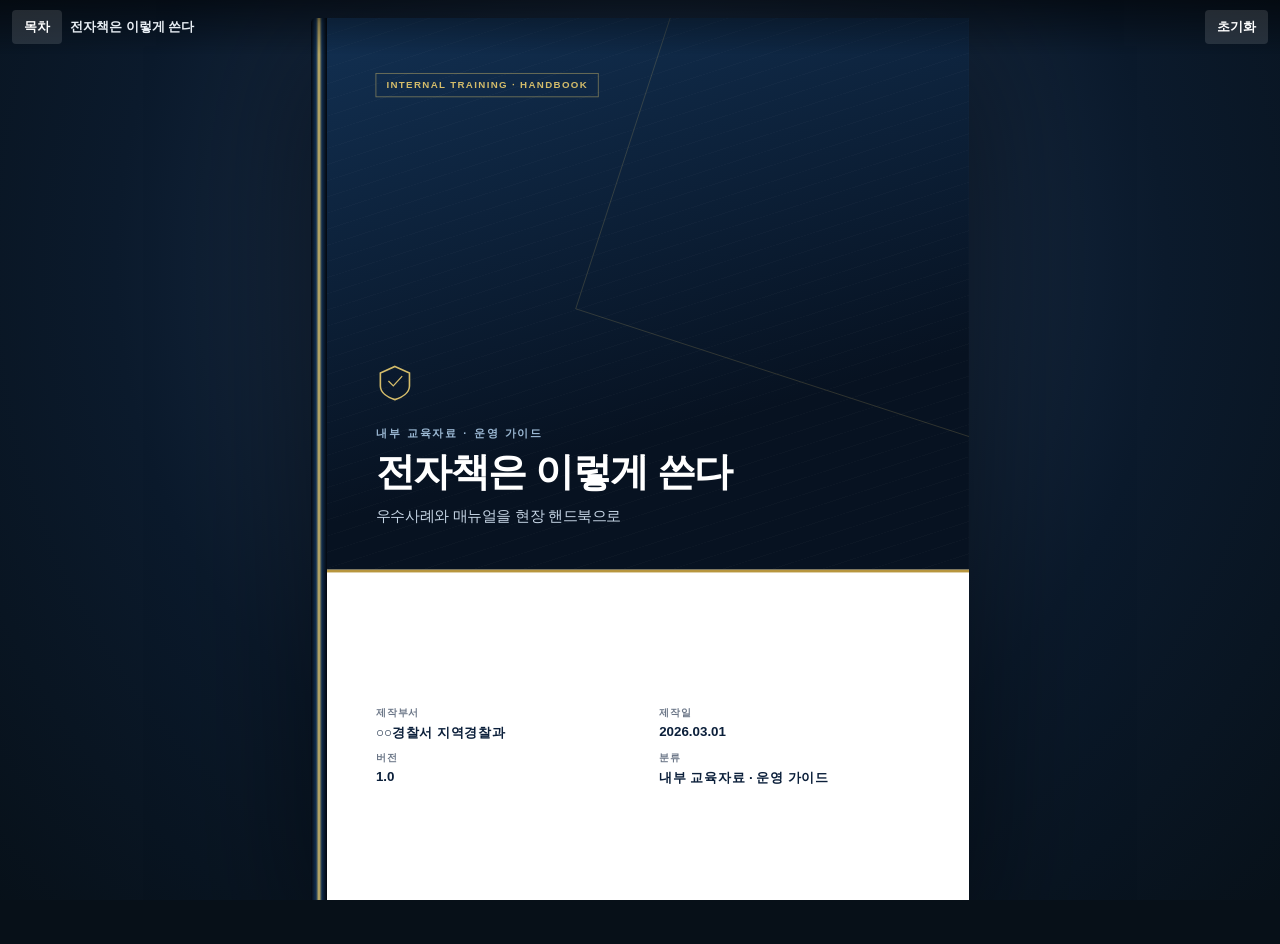
==== commit b6c26b9b: "Show 초기화 on the ebook HUD and keep it visible on phones" ====
--- a/book.html
+++ b/book.html
@@ -1161,4 +1161,4 @@
 #print-root {
   display: none;
 }
-html,body.ebook{margin:0;height:100%;background:#071018;color:#e8eef4;font-family:var(--font);overflow:hidden;-webkit-text-size-adjust:100%;text-size-adjust:100%;}.desk{height:100dvh;display:flex;align-items:center;justify-content:center;padding:22px 18px;padding-top:max(22px,env(safe-area-inset-top));padding-bottom:max(22px,env(safe-area-inset-bottom));background:radial-gradient(ellipse at 50% 28%,#243a58 0%,#0b1a2c 58%,#071018 100%);}.book{display:flex;align-items:stretch;max-width:100%;filter:drop-shadow(0 28px 70px rgba(0,0,0,.5));}.spine{width:16px;flex:0 0 16px;border-radius:5px 0 0 5px;background:linear-gradient(90deg,#050b14 0%,#123052 32%,#d4bc6a 50%,#123052 68%,#050b14 100%);box-shadow:inset -2px 0 6px rgba(0,0,0,.35);}.leaf{background:#fff;position:relative;overflow:hidden;}.leaf-fit{overflow:hidden;transform-origin:top left;}.leaf-pages{width:210mm;}.ebook-page{display:none;box-shadow:none;}.ebook-page.is-open{display:flex;overflow:auto;-webkit-overflow-scrolling:touch;}body.ebook .page-inner{overflow:visible;flex:0 0 auto;min-height:min-content;height:auto;}body.ebook .page-body,body.ebook .page-body .blk,body.ebook .flow,body.ebook .flow-step,body.ebook .flow-card,body.ebook .dodont,body.ebook .law-card,body.ebook .check-group{flex:0 0 auto;min-height:min-content;height:auto;overflow:visible;}body.ebook .flow{gap:10px;justify-content:flex-start;}body.ebook .flow-card{overflow:hidden;}body.ebook .page-end{margin-top:12px;}.hud{position:fixed;left:0;right:0;top:0;z-index:20;display:flex;align-items:center;gap:8px;padding:10px 12px;padding-top:max(10px,env(safe-area-inset-top));background:linear-gradient(to bottom,rgba(0,0,0,.5),transparent);transition:opacity .25s;}.hud button{height:34px;padding:0 12px;border:0;border-radius:4px;background:rgba(255,255,255,.12);color:#fff;font-weight:700;font-size:13px;}.hud-title{flex:1;min-width:0;font-size:13px;font-weight:800;white-space:nowrap;overflow:hidden;text-overflow:ellipsis;}.pg-float{position:fixed;left:50%;bottom:max(10px,env(safe-area-inset-bottom));transform:translateX(-50%);z-index:16;font-size:12px;letter-spacing:.14em;color:rgba(255,255,255,.55);font-variant-numeric:tabular-nums;pointer-events:none;}body.hud-off .hud{opacity:0;pointer-events:none;}.toc{display:none;position:fixed;inset:0;z-index:30;background:rgba(5,11,20,.55);}body.toc-open .toc{display:block;}.toc nav{position:absolute;left:0;top:0;bottom:0;width:min(86vw,340px);background:#f3efe6;color:#1c2430;overflow:auto;padding:18px 14px 32px;padding-top:max(18px,env(safe-area-inset-top));box-shadow:12px 0 40px rgba(0,0,0,.25);}.toc h2{margin:0 0 12px;font-size:12px;letter-spacing:.16em;text-transform:uppercase;color:#8a7340;}.toc a{display:block;padding:10px 8px;border-top:1px solid #e6dfd0;color:#1c2430;text-decoration:none;font-size:14px;}.toc a.ch{font-weight:800;color:#0b1f3a;margin-top:6px;border-top:0;}.toc a.is-on{background:#0b1f3a;color:#fff;}.blk-tools{display:none!important;}@media (max-width:720px){.desk{padding:0;align-items:stretch;}.book{width:100%;height:100dvh;filter:none;}.spine{display:none;}.leaf,.leaf-fit,.leaf-pages{width:100%!important;height:100%!important;max-height:100%!important;transform:none!important;overflow:hidden!important;}.ebook-page.is-open{width:100%!important;height:100%!important;max-height:100%!important;}.cover-top{min-height:0!important;padding:28px 20px 18px!important;flex:none!important;}.cover-bottom{padding:16px 20px 20px!important;flex:none!important;}.cover-mark{margin:20px 0 16px!important;}.cover-title{max-width:none!important;}.page-inner{padding:18px 16px 10px!important;}.page-footer{padding:0 16px max(12px,env(safe-area-inset-bottom));}.ch-title{max-width:none!important;}.dodont,.cover-bottom{grid-template-columns:1fr!important;}.law-grid{grid-template-columns:1fr!important;}.pg-float{display:none;}}@media print{html,body.ebook{overflow:visible!important;height:auto!important;background:#fff!important;} .hud,.toc,.spine,.pg-float{display:none!important;} .desk,.book,.leaf,.leaf-fit,.leaf-pages{display:block!important;height:auto!important;width:auto!important;max-width:none!important;transform:none!important;filter:none!important;box-shadow:none!important;background:#fff!important;padding:0!important;} .ebook-page{display:flex!important;width:210mm!important;height:297mm!important;max-height:297mm!important;overflow:hidden!important;page-break-after:always;break-after:page;} .ebook-page:last-child{page-break-after:auto;} .cover-top{min-height:148mm!important;padding:22mm 16mm 16mm!important;} .page-inner{padding:var(--page-pad-y) var(--page-pad-x) 6mm!important;overflow:hidden!important;}}</style></head><body class="ebook"><header class="hud"><button type="button" id="tocbtn">목차</button><div class="hud-title">전자책은 이렇게 쓴다</div><button type="button" id="resetbtn">처음</button></header><div class="toc" id="toc"><nav><h2>목차</h2><a href="#p1" class="" data-i="0">전자책은 이렇게 쓴다</a><a href="#p2" class="" data-i="1">목차</a><a href="#p3" class=" ch" data-i="2">CHAPTER 01  무엇을 넣는가</a><a href="#p4" class="" data-i="3">이 책의 위치</a><a href="#p5" class="" data-i="4">넣는 우선순위</a><a href="#p6" class="" data-i="5">원문은 잘라서 넣는다</a><a href="#p7" class=" ch" data-i="6">CHAPTER 02  우수사례는 교훈 카드</a><a href="#p8" class="" data-i="7">사례를 넣는 법</a><a href="#p9" class="" data-i="8">가상 사례 · 주취 난동</a><a href="#p10" class="" data-i="9">가상 사례 · 스토킹 대기</a><a href="#p11" class="" data-i="10">가상 사례 · 현장 보존</a><a href="#p12" class="" data-i="11">사례 작성 DO / DON'T</a><a href="#p13" class=" ch" data-i="12">CHAPTER 03  얇게, 자주 개정한다</a><a href="#p14" class="" data-i="13">네 권으로 나눈다</a><a href="#p15" class="" data-i="14">누가 쓰는가</a><a href="#p16" class="" data-i="15">운영 DO / DON'T</a><a href="#p17" class="" data-i="16">배포 전 체크리스트</a><a href="#p18" class="" data-i="17">원문은 어디에 두는가</a><a href="#p19" class="" data-i="18">이것만은 기억하세요</a></nav></div><div class="desk" id="desk"><div class="book" id="book"><div class="spine" aria-hidden="true"></div><div class="leaf"><div class="leaf-fit" id="leaf-fit"><div class="leaf-pages" id="leaf-pages"><article class="ebook-page is-open is-cover" id="p1" data-index="0" data-page-id="page_dt3irx9np"><div class="cover-top"><div class="cover-badge">INTERNAL TRAINING · HANDBOOK</div><svg class="cover-mark" viewBox="0 0 48 48"><path fill="none" stroke="currentColor" stroke-width="2" d="M24 4 L42 12 V28 C42 36 33 42 24 45 C15 42 6 36 6 28 V12 Z"/><path fill="none" stroke="currentColor" stroke-width="1.6" d="M16 22 L22 28 L33 16"/></svg><div class="cover-kicker">내부 교육자료 · 운영 가이드</div><h1 class="cover-title">전자책은 이렇게 쓴다</h1><p class="cover-sub">우수사례와 매뉴얼을 현장 핸드북으로</p></div><hr class="cover-rule"><div class="cover-bottom"><div class="meta-cell"><span class="k">제작부서</span><span class="v">○○경찰서 지역경찰과</span></div><div class="meta-cell"><span class="k">제작일</span><span class="v">2026.03.01</span></div><div class="meta-cell"><span class="k">버전</span><span class="v">1.0</span></div><div class="meta-cell"><span class="k">분류</span><span class="v">내부 교육자료 · 운영 가이드</span></div></div></article><article class="ebook-page" id="p2" data-index="1" data-page-id="page_ro7haz9nq"><div class="page-inner"><div class="toc-head"><h1 class="pg-title">목차</h1><span class="kicker">CONTENTS</span></div><div class="toc-list"><div class="toc-ch"><span class="no">CHAPTER 01</span><span>무엇을 넣는가</span></div><div class="toc-row"><span>이 책의 위치</span><span class="dots"></span><span class="num">04</span></div><div class="toc-row"><span>넣는 우선순위</span><span class="dots"></span><span class="num">05</span></div><div class="toc-row"><span>원문은 잘라서 넣는다</span><span class="dots"></span><span class="num">06</span></div><div class="toc-ch"><span class="no">CHAPTER 02</span><span>우수사례는 교훈 카드</span></div><div class="toc-row"><span>사례를 넣는 법</span><span class="dots"></span><span class="num">08</span></div><div class="toc-row"><span>가상 사례 · 주취 난동</span><span class="dots"></span><span class="num">09</span></div><div class="toc-row"><span>가상 사례 · 스토킹 대기</span><span class="dots"></span><span class="num">10</span></div><div class="toc-row"><span>가상 사례 · 현장 보존</span><span class="dots"></span><span class="num">11</span></div><div class="toc-row"><span>사례 작성 DO / DON'T</span><span class="dots"></span><span class="num">12</span></div><div class="toc-ch"><span class="no">CHAPTER 03</span><span>얇게, 자주 개정한다</span></div><div class="toc-row"><span>네 권으로 나눈다</span><span class="dots"></span><span class="num">14</span></div><div class="toc-row"><span>누가 쓰는가</span><span class="dots"></span><span class="num">15</span></div><div class="toc-row"><span>운영 DO / DON'T</span><span class="dots"></span><span class="num">16</span></div><div class="toc-row"><span>배포 전 체크리스트</span><span class="dots"></span><span class="num">17</span></div><div class="toc-row"><span>원문은 어디에 두는가</span><span class="dots"></span><span class="num">18</span></div><div class="toc-row"><span>이것만은 기억하세요</span><span class="dots"></span><span class="num">19</span></div></div></div><div class="page-footer"><span class="brand-mini">내부 교육자료 · 운영 가이드</span><span class="pg-num">02 / 19</span></div></article><article class="ebook-page chapter-page is-navy" id="p3" data-index="2" data-page-id="page_j0xnex9nq"><div class="page-inner"><div class="ch-index">CHAPTER</div><div class="ch-no">01</div><h1 class="ch-title">무엇을 넣는가</h1><div class="blk learn-box"><div class="learn-label">이 Chapter에서 배울 내용</div><div class="learn-items"><div class="learn-item"><span class="n">01</span><span class="t" data-index="0">긴 매뉴얼을 통째로 옮기지 않는다.</span></div><div class="learn-item"><span class="n">02</span><span class="t" data-index="1">자주 하는 일, 자주 틀리는 일부터 넣는다.</span></div><div class="learn-item"><span class="n">03</span><span class="t" data-index="2">한 페이지에 핵심 메시지 하나만 남긴다.</span></div></div></div></div><div class="page-footer"><span class="brand-mini">내부 교육자료 · 운영 가이드</span><span class="pg-num">03 / 19</span></div></article><article class="ebook-page" id="p4" data-index="3" data-page-id="page_6p9qha9ns"><div class="page-inner content-stack"><header class="page-head"><div class="kicker">기본 교육</div><h1 class="pg-title size-md">이 책의 위치</h1><div class="blk point-bar"><div class="tag">POINT</div><div class="txt">전자책은 매뉴얼 대체본이 아니다. 현장에서 꺼내는 실행층이다.</div></div></header><div class="page-body"><div class="blk"><div class="h-block">기록용과 실행용을 가른다</div></div><div class="blk"><ul class="bullets edit-list"><li data-index="0">결과보고·법령 전문은 원래 파일에 둔다.</li><li data-index="1">전자책에는 지금 할 행동만 남긴다.</li><li data-index="2">열어도 행동이 안 바뀌면 그 페이지는 뺀다.</li></ul></div><div class="blk callout is-tip"><div class="side">TIP</div><div class="body">직원이 출동 전에 펼치는가가 성공 기준이다.</div></div></div><footer class="page-end"><div class="blk summary-ribbon"><div class="tag">한줄 요약</div><div class="txt">검색하는 자료가 아니라 손에 익은 짧은 카드다.</div></div></footer></div><div class="page-footer"><span class="brand-mini">내부 교육자료 · 운영 가이드</span><span class="pg-num">04 / 19</span></div></article><article class="ebook-page" id="p5" data-index="4" data-page-id="page_oqt8nj9ns"><div class="page-inner content-stack"><header class="page-head"><div class="kicker">기본 교육</div><h1 class="pg-title size-md">넣는 우선순위</h1><div class="blk point-bar"><div class="tag">POINT</div><div class="txt">매일 하고, 실수 비용이 큰 일부터 전자책으로 만든다.</div></div></header><div class="page-body"><div class="blk"><div class="h-block">이 순서로 고른다</div></div><div class="blk"><ul class="bullets edit-list"><li data-index="0">1순위: 112 초동, 분리, 현장 보존</li><li data-index="1">2순위: 우수사례를 교훈 한 줄로</li><li data-index="2">3순위: 매뉴얼에서 자주 틀리는 구간</li><li data-index="3">4순위: 새 제도에서 바뀐 행동만</li></ul></div><div class="blk callout is-warning"><div class="side">주의</div><div class="body">연간 사례 30건을 한 권에 넣으면 아무도 열지 않는다.</div></div></div><footer class="page-end"><div class="blk summary-ribbon"><div class="tag">한줄 요약</div><div class="txt">자주 하는 일, 자주 틀리는 일이 1순위다.</div></div></footer></div><div class="page-footer"><span class="brand-mini">내부 교육자료 · 운영 가이드</span><span class="pg-num">05 / 19</span></div></article><article class="ebook-page" id="p6" data-index="5" data-page-id="page_ohs23r9ns"><div class="page-inner content-stack"><header class="page-head"><div class="kicker">기본 교육</div><h1 class="pg-title size-md">원문은 잘라서 넣는다</h1><div class="blk point-bar"><div class="tag">POINT</div><div class="txt">긴 원문 목차를 옮기지 말고, 현장에서 헷갈리는 지점만 자른다.</div></div></header><div class="page-body"><div class="blk"><div class="h-block">전자책에 남길 것</div></div><div class="blk"><ul class="bullets edit-list"><li data-index="0">현장에서 던질 판단 질문 한 줄</li><li data-index="1">하면 안 되는 행동 두세 개</li><li data-index="2">원문 자료 이름과 위치 한 줄</li></ul></div><div class="blk callout is-tip"><div class="side">TIP</div><div class="body">원문은 별도 파일에 두고, 전자책에는 질문만 둔다.</div></div></div><footer class="page-end"><div class="blk summary-ribbon"><div class="tag">한줄 요약</div><div class="txt">원문은 통째가 아니라 자주 틀리는 쪽만 옮긴다.</div></div></footer></div><div class="page-footer"><span class="brand-mini">내부 교육자료 · 운영 가이드</span><span class="pg-num">06 / 19</span></div></article><article class="ebook-page chapter-page is-navy" id="p7" data-index="6" data-page-id="page_3ah82l9ns"><div class="page-inner"><div class="ch-index">CHAPTER</div><div class="ch-no">02</div><h1 class="ch-title">우수사례는 교훈 카드</h1><div class="blk learn-box"><div class="learn-label">이 Chapter에서 배울 내용</div><div class="learn-items"><div class="learn-item"><span class="n">01</span><span class="t" data-index="0">경위 나열이 아니라 다음 판단 규칙을 남긴다.</span></div><div class="learn-item"><span class="n">02</span><span class="t" data-index="1">한 사례는 반드시 한 페이지다.</span></div><div class="learn-item"><span class="n">03</span><span class="t" data-index="2">교훈이 한 줄로 안 나오면 넣지 않는다.</span></div></div></div></div><div class="page-footer"><span class="brand-mini">내부 교육자료 · 운영 가이드</span><span class="pg-num">07 / 19</span></div></article><article class="ebook-page" id="p8" data-index="7" data-page-id="page_l2rsut9ns"><div class="page-inner content-stack"><header class="page-head"><div class="kicker">기본 교육</div><h1 class="pg-title size-md">사례를 넣는 법</h1><div class="blk point-bar"><div class="tag">POINT</div><div class="txt">우수사례의 목적은 자랑이 아니라 다음에도 같은 판단을 하는 것이다.</div></div></header><div class="page-body"><div class="blk"><div class="h-block">남기는 여섯 칸</div></div><div class="blk"><ul class="bullets edit-list"><li data-index="0">사건 발생, 현장 상황, 경찰관 판단</li><li data-index="1">조치, 결과, LESSON LEARNED</li><li data-index="2">교훈 한 줄이 없으면 그 사례는 보류한다</li></ul></div><div class="blk callout is-warning"><div class="side">주의</div><div class="body">실명·사건번호·연락처는 쓰지 말고 가상으로 바꾼다.</div></div></div><footer class="page-end"><div class="blk summary-ribbon"><div class="tag">한줄 요약</div><div class="txt">잘했다는 문장보다 다음에 할 행동을 남긴다.</div></div></footer></div><div class="page-footer"><span class="brand-mini">내부 교육자료 · 운영 가이드</span><span class="pg-num">08 / 19</span></div></article><article class="ebook-page" id="p9" data-index="8" data-page-id="page_kvsyfz9nt"><div class="page-inner content-stack"><header class="page-head"><div class="kicker">사건 사례</div><h1 class="pg-title size-md">가상 사례 · 주취 난동</h1><div class="blk point-bar"><div class="tag">POINT</div><div class="txt">주취는 양형 사유가 아니라 현장 위험 요소다.</div></div></header><div class="page-body"><div class="blk"><div class="flow"><div class="flow-step"><div class="flow-rail"><div class="flow-dot">1</div></div><div class="flow-card"><div class="lab" data-index="0">사건 발생</div><div class="txt" data-index="0">심야 상가 앞 주취 난동 112 신고. 유리컵이 깨졌다는 정보가 있었다.</div></div></div><div class="flow-step"><div class="flow-rail"><div class="flow-dot">2</div></div><div class="flow-card"><div class="lab" data-index="1">현장 상황</div><div class="txt" data-index="1">상대가 큰 소리로 항의하며 길을 막고 있었다. 통행인과 거리가 가까웠다.</div></div></div><div class="flow-step"><div class="flow-rail"><div class="flow-dot">3</div></div><div class="flow-card"><div class="lab" data-index="2">경찰관 판단</div><div class="txt" data-index="2">말다툼을 이기려 하지 않고, 2차 피해 공간부터 비우기로 했다.</div></div></div><div class="flow-step"><div class="flow-rail"><div class="flow-dot">4</div></div><div class="flow-card"><div class="lab" data-index="3">조치</div><div class="txt" data-index="3">주변을 먼저 물렸다. 거리를 유지한 채 두 명이 제지하고 구급을 요청했다.</div></div></div><div class="flow-step"><div class="flow-rail"><div class="flow-dot">5</div></div><div class="flow-card"><div class="lab" data-index="4">결과</div><div class="txt" data-index="4">설득으로 끝내지 않고 위해를 차단한 뒤 인계했다.</div></div></div><div class="flow-step"><div class="flow-rail"><div class="flow-dot">6</div></div><div class="flow-card"><div class="lab" data-index="5">LESSON LEARNED</div><div class="txt" data-index="5">취해서 그렇다는 설명과 별개로, 조치는 취하지 않은 폭력과 같은 기준으로 한다.</div></div></div></div></div></div><footer class="page-end"><div class="blk summary-ribbon"><div class="tag">한줄 요약</div><div class="txt">주취 현장의 목표는 설득이 아니라 위해 차단이다.</div></div></footer></div><div class="page-footer"><span class="brand-mini">내부 교육자료 · 운영 가이드</span><span class="pg-num">09 / 19</span></div></article><article class="ebook-page" id="p10" data-index="9" data-page-id="page_5q66fe9nt"><div class="page-inner content-stack"><header class="page-head"><div class="kicker">사건 사례</div><h1 class="pg-title size-md">가상 사례 · 스토킹 대기</h1><div class="blk point-bar"><div class="tag">POINT</div><div class="txt">한 번의 시비가 아니라 반복·대기·감시가 보이면 관점을 바꾼다.</div></div></header><div class="page-body"><div class="blk"><div class="flow"><div class="flow-step"><div class="flow-rail"><div class="flow-dot">1</div></div><div class="flow-card"><div class="lab" data-index="0">사건 발생</div><div class="txt" data-index="0">피해자가 전 연인이 직장 앞에서 기다린다고 신고하였다.</div></div></div><div class="flow-step"><div class="flow-rail"><div class="flow-dot">2</div></div><div class="flow-card"><div class="lab" data-index="1">현장 상황</div><div class="txt" data-index="1">상대가 출입구 근처에서 서 있었다. 메시지 횟수가 많다는 진술이 있었다.</div></div></div><div class="flow-step"><div class="flow-rail"><div class="flow-dot">3</div></div><div class="flow-card"><div class="lab" data-index="2">경찰관 판단</div><div class="txt" data-index="2">사적 분쟁으로 넘기지 않았다. 같은 장소의 반복 대기를 위험 신호로 보았다.</div></div></div><div class="flow-step"><div class="flow-rail"><div class="flow-dot">4</div></div><div class="flow-card"><div class="lab" data-index="3">조치</div><div class="txt" data-index="3">접근 자체를 기록했다. 패턴과 시간대를 남기고 보호 안내를 하였다.</div></div></div><div class="flow-step"><div class="flow-rail"><div class="flow-dot">5</div></div><div class="flow-card"><div class="lab" data-index="4">결과</div><div class="txt" data-index="4">당일 만남 한 번으로 종결하지 않고 반복 여부를 보고서에 남겼다.</div></div></div><div class="flow-step"><div class="flow-rail"><div class="flow-dot">6</div></div><div class="flow-card"><div class="lab" data-index="5">LESSON LEARNED</div><div class="txt" data-index="5">전 연인이라는 관계는 완화 사유가 아니다. 접근 자체를 위험으로 평가한다.</div></div></div></div></div></div><footer class="page-end"><div class="blk summary-ribbon"><div class="tag">한줄 요약</div><div class="txt">한 번의 만남이 아니라 패턴을 기록한다.</div></div></footer></div><div class="page-footer"><span class="brand-mini">내부 교육자료 · 운영 가이드</span><span class="pg-num">10 / 19</span></div></article><article class="ebook-page" id="p11" data-index="10" data-page-id="page_o9hn4b9nt"><div class="page-inner content-stack"><header class="page-head"><div class="kicker">사건 사례</div><h1 class="pg-title size-md">가상 사례 · 현장 보존</h1><div class="blk point-bar"><div class="tag">POINT</div><div class="txt">초동에서 만진 물건은 나중에 설명이 필요해진다.</div></div></header><div class="page-body"><div class="blk"><div class="flow"><div class="flow-step"><div class="flow-rail"><div class="flow-dot">1</div></div><div class="flow-card"><div class="lab" data-index="0">사건 발생</div><div class="txt" data-index="0">공동주택 가정폭력 신고. 거실에 깨진 컵과 쓰러진 의자가 있었다.</div></div></div><div class="flow-step"><div class="flow-rail"><div class="flow-dot">2</div></div><div class="flow-card"><div class="lab" data-index="1">현장 상황</div><div class="txt" data-index="1">통행에 큰 방해는 없었다. 피해자는 빨리 치워 달라고 하였다.</div></div></div><div class="flow-step"><div class="flow-rail"><div class="flow-dot">3</div></div><div class="flow-card"><div class="lab" data-index="2">경찰관 판단</div><div class="txt" data-index="2">생명·안전에 필요 없는 이동은 하지 않기로 했다. 위치를 먼저 남기기로 했다.</div></div></div><div class="flow-step"><div class="flow-rail"><div class="flow-dot">4</div></div><div class="flow-card"><div class="lab" data-index="3">조치</div><div class="txt" data-index="3">사진을 남기고 치우지 않았다. 목격자 연락처를 현장에서 받았다.</div></div></div><div class="flow-step"><div class="flow-rail"><div class="flow-dot">5</div></div><div class="flow-card"><div class="lab" data-index="4">결과</div><div class="txt" data-index="4">현장 수습이 아니라 현장 보존으로 인계하였다.</div></div></div><div class="flow-step"><div class="flow-rail"><div class="flow-dot">6</div></div><div class="flow-card"><div class="lab" data-index="5">LESSON LEARNED</div><div class="txt" data-index="5">현장을 깨끗하게 만드는 것이 초동조치가 아니다.</div></div></div></div></div></div><footer class="page-end"><div class="blk summary-ribbon"><div class="tag">한줄 요약</div><div class="txt">필요한 것만 만지고, 만졌으면 왜 만졌는지 남긴다.</div></div></footer></div><div class="page-footer"><span class="brand-mini">내부 교육자료 · 운영 가이드</span><span class="pg-num">11 / 19</span></div></article><article class="ebook-page" id="p12" data-index="11" data-page-id="page_labmc59nt"><div class="page-inner content-stack"><header class="page-head"><div class="kicker">DO / DON'T</div><h1 class="pg-title size-md">사례 작성 DO / DON'T</h1></header><div class="page-body"><div class="blk"><div class="dodont"><div class="col-do"><div class="col-head">DO · 해야 할 행동</div><div class="col-body"><ul class="bullets edit-list"><li data-index="0">한 사례를 한 페이지로 줄인다.</li><li data-index="1">판단과 조치를 시간 순으로 적는다.</li><li data-index="2">교훈을 한 줄 명령형으로 남긴다.</li><li data-index="3">개인정보는 가상으로 바꾼다.</li></ul></div></div><div class="col-dont"><div class="col-head">DON'T · 하면 안 되는 행동</div><div class="col-body"><ul class="bullets edit-list"><li data-index="0">공적조서·표창 문안을 그대로 붙이지 않는다.</li><li data-index="1">경위를 소설처럼 길게 쓰지 않는다.</li><li data-index="2">실명과 사건번호를 남기지 않는다.</li><li data-index="3">교훈 없이 결과만 자랑하지 않는다.</li></ul></div></div></div></div></div><footer class="page-end"><div class="blk summary-ribbon"><div class="tag">한줄 요약</div><div class="txt">사례집은 실적 모음이 아니라 다음 출동의 판단 카드다.</div></div></footer></div><div class="page-footer"><span class="brand-mini">내부 교육자료 · 운영 가이드</span><span class="pg-num">12 / 19</span></div></article><article class="ebook-page chapter-page is-navy" id="p13" data-index="12" data-page-id="page_lsd3e19nt"><div class="page-inner"><div class="ch-index">CHAPTER</div><div class="ch-no">03</div><h1 class="ch-title">얇게, 자주 개정한다</h1><div class="blk learn-box"><div class="learn-label">이 Chapter에서 배울 내용</div><div class="learn-items"><div class="learn-item"><span class="n">01</span><span class="t" data-index="0">대작 한 권보다 얇은 시리즈가 다시 열린다.</span></div><div class="learn-item"><span class="n">02</span><span class="t" data-index="1">이달의 교훈은 월 1권, 사례 3건이면 충분하다.</span></div><div class="learn-item"><span class="n">03</span><span class="t" data-index="2">경고가 뜨는 쪽은 아직 현장용이 아니다.</span></div></div></div></div><div class="page-footer"><span class="brand-mini">내부 교육자료 · 운영 가이드</span><span class="pg-num">13 / 19</span></div></article><article class="ebook-page" id="p14" data-index="13" data-page-id="page_spi57e9nt"><div class="page-inner content-stack"><header class="page-head"><div class="kicker">기본 교육</div><h1 class="pg-title size-md">네 권으로 나눈다</h1><div class="blk point-bar"><div class="tag">POINT</div><div class="txt">서 전체 모음집이 아니라 직무에 맞는 얇은 책을 여러 권 만든다.</div></div></header><div class="page-body"><div class="blk"><div class="h-block">권 구성</div></div><div class="blk"><ul class="bullets edit-list"><li data-index="0">현장 핸드북: 반기 개정, 15~25쪽</li><li data-index="1">이달의 교훈: 매달, 사례 3~5건</li><li data-index="2">제도 속보: 바뀐 행동만 4~8쪽</li><li data-index="3">법령 카드: 취지와 질문만 2~4쪽</li></ul></div><div class="blk callout is-tip"><div class="side">TIP</div><div class="body">첫 달은 핸드북 1권, 사례 3건, 체크리스트 1쪽이면 충분하다.</div></div></div><footer class="page-end"><div class="blk summary-ribbon"><div class="tag">한줄 요약</div><div class="txt">목표는 100쪽이 아니라 출동 전에 펼치는 책 한 권이다.</div></div></footer></div><div class="page-footer"><span class="brand-mini">내부 교육자료 · 운영 가이드</span><span class="pg-num">14 / 19</span></div></article><article class="ebook-page" id="p15" data-index="14" data-page-id="page_onssl99nt"><div class="page-inner content-stack"><header class="page-head"><div class="kicker">기본 교육</div><h1 class="pg-title size-md">누가 쓰는가</h1><div class="blk point-bar"><div class="tag">POINT</div><div class="txt">현장은 짧게 적고, 담당은 문장을 자르고, 책임자는 행동 변화만 본다.</div></div></header><div class="page-body"><div class="blk"><div class="h-block">역할</div></div><div class="blk"><ul class="bullets edit-list"><li data-index="0">지구대: 헷갈린 점과 사례 핵심만 적는다.</li><li data-index="1">교육 담당: 마스터 프롬프트로 초안을 뽑는다.</li><li data-index="2">과 책임자: 이 페이지를 보면 행동이 바뀌는가만 확인한다.</li></ul></div><div class="blk callout is-warning"><div class="side">주의</div><div class="body">한 페이지에 문장 7개를 넘기면 아직 안 자른 것이다.</div></div></div><footer class="page-end"><div class="blk summary-ribbon"><div class="tag">한줄 요약</div><div class="txt">작성은 짧게, 편집은 더 짧게, 배포는 행동이 바뀔 때만.</div></div></footer></div><div class="page-footer"><span class="brand-mini">내부 교육자료 · 운영 가이드</span><span class="pg-num">15 / 19</span></div></article><article class="ebook-page" id="p16" data-index="15" data-page-id="page_cbyp7p9nt"><div class="page-inner content-stack"><header class="page-head"><div class="kicker">DO / DON'T</div><h1 class="pg-title size-md">운영 DO / DON'T</h1></header><div class="page-body"><div class="blk"><div class="dodont"><div class="col-do"><div class="col-head">DO · 해야 할 행동</div><div class="col-body"><ul class="bullets edit-list"><li data-index="0">마스터 프롬프트에 원문을 넣고 초안을 받는다.</li><li data-index="1">검토 경고가 뜬 페이지부터 고친다.</li><li data-index="2">직무별로 책을 나눈다.</li><li data-index="3">구버전은 회수하고 버전을 표지에 남긴다.</li></ul></div></div><div class="col-dont"><div class="col-head">DON'T · 하면 안 되는 행동</div><div class="col-body"><ul class="bullets edit-list"><li data-index="0">수사매뉴얼 전체를 디지털화하지 않는다.</li><li data-index="1">한 권에 서 업무를 다 담지 않는다.</li><li data-index="2">한 번 만들고 개정하지 않은 채 두지 않는다.</li><li data-index="3">개인이 식별되는 사건을 넣지 않는다.</li></ul></div></div></div></div></div><footer class="page-end"><div class="blk summary-ribbon"><div class="tag">한줄 요약</div><div class="txt">전자책은 쌓을수록가 아니라 줄어들수록 좋아진다.</div></div></footer></div><div class="page-footer"><span class="brand-mini">내부 교육자료 · 운영 가이드</span><span class="pg-num">16 / 19</span></div></article><article class="ebook-page" id="p17" data-index="16" data-page-id="page_uysf3z9nt"><div class="page-inner content-stack"><header class="page-head"><div class="kicker">체크리스트</div><h1 class="pg-title size-md">배포 전 체크리스트</h1></header><div class="page-body"><div class="blk"><div class="check-group"><h3>확인사항</h3><ul><li class=""><span class="box" data-index="0"></span><span data-index="0">한 페이지에 핵심이 하나인가</span></li><li class=""><span class="box" data-index="1"></span><span data-index="1">핵심포인트와 한줄 요약이 있는가</span></li><li class=""><span class="box" data-index="2"></span><span data-index="2">실제 이름·사건번호가 없는가</span></li></ul></div><div class="check-group"><h3>조치사항</h3><ul><li class=""><span class="box" data-index="0"></span><span data-index="0">긴 문장을 잘랐는가</span></li><li class=""><span class="box" data-index="1"></span><span data-index="1">검토 경고 페이지를 고쳤는가</span></li><li class=""><span class="box" data-index="2"></span><span data-index="2">표지 부서·날짜·버전을 넣었는가</span></li></ul></div><div class="check-group"><h3>보고사항</h3><ul><li class=""><span class="box" data-index="0"></span><span data-index="0">배포 대상 부서를 정했는가</span></li><li class=""><span class="box" data-index="1"></span><span data-index="1">구버전 회수 방법을 정했는가</span></li></ul></div><div class="check-group"><h3>증거확보</h3><ul><li class=""><span class="box" data-index="0"></span><span data-index="0">JSON 백업을 저장했는가</span></li></ul></div><div class="check-group"><h3>후속조치</h3><ul><li class=""><span class="box" data-index="0"></span><span data-index="0">다음 개정 시점을 적었는가</span></li><li class=""><span class="box" data-index="1"></span><span data-index="1">원문 매뉴얼 위치를 안내했는가</span></li></ul></div></div></div><footer class="page-end"><div class="blk summary-ribbon"><div class="tag">한줄 요약</div><div class="txt">경고가 남은 채 배포하지 않는다.</div></div></footer></div><div class="page-footer"><span class="brand-mini">내부 교육자료 · 운영 가이드</span><span class="pg-num">17 / 19</span></div></article><article class="ebook-page" id="p18" data-index="17" data-page-id="page_8g679s9nt"><div class="page-inner content-stack"><header class="page-head"><div class="kicker">법령 / 참고</div><h1 class="pg-title size-md">원문은 어디에 두는가</h1></header><div class="page-body"><div class="blk"><div class="law-card"><div class="law-name">관련 법령</div><div class="law-grid"><div class="law-cell"><div class="lab">핵심 내용</div><div class="txt">이 전자책은 교육용 핸드북이다. 현행 법령·청 훈령·서 매뉴얼이 항상 우선한다.</div></div><div class="law-cell"><div class="lab">현장에서는 이렇게 적용</div><div class="txt">판단이 급하면 전자책의 질문부터 본다. 강제수사·긴급조치의 적법성은 최신 조문과 내부 매뉴얼로 확인한다.</div></div><div class="law-cell"><div class="lab">주의할 점</div><div class="txt">전자책 문장만으로 처분 근거를 단정하지 않는다. 구버전 자료는 교육에 쓰지 않는다.</div></div></div><details class="law-original"><summary>원문 펼치기</summary><div class="orig">원문이 있으면 여기에 붙여 넣습니다.</div></details></div></div></div><footer class="page-end"><div class="blk summary-ribbon"><div class="tag">한줄 요약</div><div class="txt">전자책은 보조다. 최종 근거는 현행 법령과 내부 매뉴얼이다.</div></div></footer></div><div class="page-footer"><span class="brand-mini">내부 교육자료 · 운영 가이드</span><span class="pg-num">18 / 19</span></div></article><article class="ebook-page" id="p19" data-index="18" data-page-id="page_6xcre09nt"><div class="page-inner content-stack"><header class="page-head remember-head"><div class="remember-mark">5</div><div><div class="kicker">REMEMBER</div><h1 class="pg-title size-md">이것만은 기억하세요</h1></div></header><div class="page-body remember-list"><div class="remember-item"><div class="n">01</div><div class="t" data-index="0">전자책은 매뉴얼 창고가 아니라 현장 판단 카드다.</div></div><div class="remember-item"><div class="n">02</div><div class="t" data-index="1">우수사례는 교훈 한 줄이 남으면 성공이다.</div></div><div class="remember-item"><div class="n">03</div><div class="t" data-index="2">매뉴얼은 자주 틀리는 구간만 잘라 넣는다.</div></div><div class="remember-item"><div class="n">04</div><div class="t" data-index="3">얇은 책을 자주 고치는 편이 한 권 대작보다 낫다.</div></div><div class="remember-item"><div class="n">05</div><div class="t" data-index="4">경고가 뜨는 페이지는 아직 배포할 것이 아니다.</div></div></div></div><div class="page-footer"><span class="brand-mini">내부 교육자료 · 운영 가이드</span><span class="pg-num">19 / 19</span></div></article></div></div></div></div></div><div class="pg-float" id="pg">1 / 1</div><script>(function(){var pages=[].slice.call(document.querySelectorAll('.ebook-page'));var i=0;var swiped=false;var key='police-ebook:'+"전자책은 이렇게 쓴다";var fitEl=document.getElementById('leaf-fit');var pagesEl=document.getElementById('leaf-pages');function phone(){return window.matchMedia('(max-width:720px)').matches;}function fit(){if(!fitEl||!pagesEl||!pages.length)return;if(phone()){fitEl.style.width='';fitEl.style.height='';pagesEl.style.transform='';return;}pagesEl.style.transform='none';var p=pages[i]||pages[0];var pw=p.offsetWidth||1,ph=p.offsetHeight||1;var desk=document.getElementById('desk');var aw=desk.clientWidth-56,ah=desk.clientHeight-36;var s=Math.min(aw/pw,ah/ph,1);fitEl.style.width=Math.round(pw*s)+'px';fitEl.style.height=Math.round(ph*s)+'px';pagesEl.style.transformOrigin='top left';pagesEl.style.transform='scale('+s+')';}function show(n){i=Math.max(0,Math.min(pages.length-1,n));pages.forEach(function(p,k){p.classList.toggle('is-open',k===i);});var pg=document.getElementById('pg');if(pg)pg.textContent=(i+1)+' / '+pages.length;var on=document.querySelector('.toc a.is-on');if(on)on.classList.remove('is-on');var t=document.querySelector('.toc a[data-i="'+i+'"]');if(t)t.classList.add('is-on');try{history.replaceState(null,'','#p'+(i+1));}catch(e){}try{localStorage.setItem(key,String(i));}catch(e){}if(pages[i])pages[i].scrollTop=0;document.body.classList.remove('toc-open');fit();}document.getElementById('tocbtn').onclick=function(){document.body.classList.toggle('toc-open');};document.getElementById('resetbtn').onclick=function(){try{localStorage.removeItem(key);}catch(e){}show(0);};document.getElementById('toc').onclick=function(e){if(e.target.id==='toc')document.body.classList.remove('toc-open');var a=e.target.closest('a[data-i]');if(a){e.preventDefault();show(+a.getAttribute('data-i'));}};document.addEventListener('keydown',function(e){if(e.key==='ArrowRight'||e.key==='PageDown'||e.key===' '){e.preventDefault();show(i+1);}if(e.key==='ArrowLeft'||e.key==='PageUp'){e.preventDefault();show(i-1);}if(e.key==='Escape')document.body.classList.remove('toc-open');});var x0=0,y0=0,st=document.getElementById('desk');st.addEventListener('touchstart',function(e){x0=e.changedTouches[0].clientX;y0=e.changedTouches[0].clientY;},{passive:true});st.addEventListener('touchend',function(e){var dx=e.changedTouches[0].clientX-x0,dy=e.changedTouches[0].clientY-y0;if(Math.abs(dx)<56||Math.abs(dx)<Math.abs(dy))return;swiped=true;if(dx>0)show(i-1);else show(i+1);});st.addEventListener('click',function(e){if(swiped){swiped=false;return;}if(e.target.closest('button,a,details,.box'))return;var r=st.getBoundingClientRect();var x=(e.clientX-r.left)/r.width;if(x<0.22)show(i-1);else if(x>0.78)show(i+1);else document.body.classList.toggle('hud-off');});window.addEventListener('resize',fit);var h=parseInt((location.hash||'').replace('#p',''),10);var saved=0;try{saved=parseInt(localStorage.getItem(key)||'0',10)||0;}catch(e){}show(h?h-1:saved);})();</script></body></html>+html,body.ebook{margin:0;height:100%;background:#071018;color:#e8eef4;font-family:var(--font);overflow:hidden;-webkit-text-size-adjust:100%;text-size-adjust:100%;}.desk{height:100dvh;display:flex;align-items:center;justify-content:center;padding:22px 18px;padding-top:max(22px,env(safe-area-inset-top));padding-bottom:max(22px,env(safe-area-inset-bottom));background:radial-gradient(ellipse at 50% 28%,#243a58 0%,#0b1a2c 58%,#071018 100%);}.book{display:flex;align-items:stretch;max-width:100%;filter:drop-shadow(0 28px 70px rgba(0,0,0,.5));}.spine{width:16px;flex:0 0 16px;border-radius:5px 0 0 5px;background:linear-gradient(90deg,#050b14 0%,#123052 32%,#d4bc6a 50%,#123052 68%,#050b14 100%);box-shadow:inset -2px 0 6px rgba(0,0,0,.35);}.leaf{background:#fff;position:relative;overflow:hidden;}.leaf-fit{overflow:hidden;transform-origin:top left;}.leaf-pages{width:210mm;}.ebook-page{display:none;box-shadow:none;}.ebook-page.is-open{display:flex;overflow:auto;-webkit-overflow-scrolling:touch;}body.ebook .page-inner{overflow:visible;flex:0 0 auto;min-height:min-content;height:auto;}body.ebook .page-body,body.ebook .page-body .blk,body.ebook .flow,body.ebook .flow-step,body.ebook .flow-card,body.ebook .dodont,body.ebook .law-card,body.ebook .check-group{flex:0 0 auto;min-height:min-content;height:auto;overflow:visible;}body.ebook .flow{gap:10px;justify-content:flex-start;}body.ebook .flow-card{overflow:hidden;}body.ebook .page-end{margin-top:12px;}.hud{position:fixed;left:0;right:0;top:0;z-index:20;display:flex;align-items:center;gap:8px;padding:10px 12px;padding-top:max(10px,env(safe-area-inset-top));background:linear-gradient(to bottom,rgba(0,0,0,.5),transparent);transition:opacity .25s;}.hud button{height:34px;padding:0 12px;border:0;border-radius:4px;background:rgba(255,255,255,.12);color:#fff;font-weight:700;font-size:13px;}.hud-title{flex:1;min-width:0;font-size:13px;font-weight:800;white-space:nowrap;overflow:hidden;text-overflow:ellipsis;}.pg-float{position:fixed;left:50%;bottom:max(10px,env(safe-area-inset-bottom));transform:translateX(-50%);z-index:16;font-size:12px;letter-spacing:.14em;color:rgba(255,255,255,.55);font-variant-numeric:tabular-nums;pointer-events:none;}body.hud-off .hud{background:transparent;}body.hud-off .hud-title{opacity:0;}.toc{display:none;position:fixed;inset:0;z-index:30;background:rgba(5,11,20,.55);}body.toc-open .toc{display:block;}.toc nav{position:absolute;left:0;top:0;bottom:0;width:min(86vw,340px);background:#f3efe6;color:#1c2430;overflow:auto;padding:18px 14px 32px;padding-top:max(18px,env(safe-area-inset-top));box-shadow:12px 0 40px rgba(0,0,0,.25);}.toc h2{margin:0 0 12px;font-size:12px;letter-spacing:.16em;text-transform:uppercase;color:#8a7340;}.toc a{display:block;padding:10px 8px;border-top:1px solid #e6dfd0;color:#1c2430;text-decoration:none;font-size:14px;}.toc a.ch{font-weight:800;color:#0b1f3a;margin-top:6px;border-top:0;}.toc a.is-on{background:#0b1f3a;color:#fff;}.blk-tools{display:none!important;}@media (max-width:720px){.desk{padding:0;align-items:stretch;}.book{width:100%;height:100dvh;filter:none;}.spine{display:none;}.leaf,.leaf-fit,.leaf-pages{width:100%!important;height:100%!important;max-height:100%!important;transform:none!important;overflow:hidden!important;}.ebook-page.is-open{width:100%!important;height:100%!important;max-height:100%!important;}.cover-top{min-height:0!important;padding:28px 20px 18px!important;flex:none!important;}.cover-bottom{padding:16px 20px 20px!important;flex:none!important;}.cover-mark{margin:20px 0 16px!important;}.cover-title{max-width:none!important;}.page-inner{padding:18px 16px 10px!important;}.page-footer{padding:0 16px max(12px,env(safe-area-inset-bottom));}.ch-title{max-width:none!important;}.dodont,.cover-bottom{grid-template-columns:1fr!important;}.law-grid{grid-template-columns:1fr!important;}.pg-float{display:none;}}@media print{html,body.ebook{overflow:visible!important;height:auto!important;background:#fff!important;} .hud,.toc,.spine,.pg-float{display:none!important;} .desk,.book,.leaf,.leaf-fit,.leaf-pages{display:block!important;height:auto!important;width:auto!important;max-width:none!important;transform:none!important;filter:none!important;box-shadow:none!important;background:#fff!important;padding:0!important;} .ebook-page{display:flex!important;width:210mm!important;height:297mm!important;max-height:297mm!important;overflow:hidden!important;page-break-after:always;break-after:page;} .ebook-page:last-child{page-break-after:auto;} .cover-top{min-height:148mm!important;padding:22mm 16mm 16mm!important;} .page-inner{padding:var(--page-pad-y) var(--page-pad-x) 6mm!important;overflow:hidden!important;}}</style></head><body class="ebook"><header class="hud"><button type="button" id="tocbtn">목차</button><div class="hud-title">전자책은 이렇게 쓴다</div><button type="button" id="resetbtn">초기화</button></header><div class="toc" id="toc"><nav><h2>목차</h2><a href="#p1" class="" data-i="0">전자책은 이렇게 쓴다</a><a href="#p2" class="" data-i="1">목차</a><a href="#p3" class=" ch" data-i="2">CHAPTER 01  무엇을 넣는가</a><a href="#p4" class="" data-i="3">이 책의 위치</a><a href="#p5" class="" data-i="4">넣는 우선순위</a><a href="#p6" class="" data-i="5">원문은 잘라서 넣는다</a><a href="#p7" class=" ch" data-i="6">CHAPTER 02  우수사례는 교훈 카드</a><a href="#p8" class="" data-i="7">사례를 넣는 법</a><a href="#p9" class="" data-i="8">가상 사례 · 주취 난동</a><a href="#p10" class="" data-i="9">가상 사례 · 스토킹 대기</a><a href="#p11" class="" data-i="10">가상 사례 · 현장 보존</a><a href="#p12" class="" data-i="11">사례 작성 DO / DON'T</a><a href="#p13" class=" ch" data-i="12">CHAPTER 03  얇게, 자주 개정한다</a><a href="#p14" class="" data-i="13">네 권으로 나눈다</a><a href="#p15" class="" data-i="14">누가 쓰는가</a><a href="#p16" class="" data-i="15">운영 DO / DON'T</a><a href="#p17" class="" data-i="16">배포 전 체크리스트</a><a href="#p18" class="" data-i="17">원문은 어디에 두는가</a><a href="#p19" class="" data-i="18">이것만은 기억하세요</a></nav></div><div class="desk" id="desk"><div class="book" id="book"><div class="spine" aria-hidden="true"></div><div class="leaf"><div class="leaf-fit" id="leaf-fit"><div class="leaf-pages" id="leaf-pages"><article class="ebook-page is-open is-cover" id="p1" data-index="0" data-page-id="page_wjjtx3wj5"><div class="cover-top"><div class="cover-badge">INTERNAL TRAINING · HANDBOOK</div><svg class="cover-mark" viewBox="0 0 48 48"><path fill="none" stroke="currentColor" stroke-width="2" d="M24 4 L42 12 V28 C42 36 33 42 24 45 C15 42 6 36 6 28 V12 Z"/><path fill="none" stroke="currentColor" stroke-width="1.6" d="M16 22 L22 28 L33 16"/></svg><div class="cover-kicker">내부 교육자료 · 운영 가이드</div><h1 class="cover-title">전자책은 이렇게 쓴다</h1><p class="cover-sub">우수사례와 매뉴얼을 현장 핸드북으로</p></div><hr class="cover-rule"><div class="cover-bottom"><div class="meta-cell"><span class="k">제작부서</span><span class="v">○○경찰서 지역경찰과</span></div><div class="meta-cell"><span class="k">제작일</span><span class="v">2026.03.01</span></div><div class="meta-cell"><span class="k">버전</span><span class="v">1.0</span></div><div class="meta-cell"><span class="k">분류</span><span class="v">내부 교육자료 · 운영 가이드</span></div></div></article><article class="ebook-page" id="p2" data-index="1" data-page-id="page_nq1hpjwj5"><div class="page-inner"><div class="toc-head"><h1 class="pg-title">목차</h1><span class="kicker">CONTENTS</span></div><div class="toc-list"><div class="toc-ch"><span class="no">CHAPTER 01</span><span>무엇을 넣는가</span></div><div class="toc-row"><span>이 책의 위치</span><span class="dots"></span><span class="num">04</span></div><div class="toc-row"><span>넣는 우선순위</span><span class="dots"></span><span class="num">05</span></div><div class="toc-row"><span>원문은 잘라서 넣는다</span><span class="dots"></span><span class="num">06</span></div><div class="toc-ch"><span class="no">CHAPTER 02</span><span>우수사례는 교훈 카드</span></div><div class="toc-row"><span>사례를 넣는 법</span><span class="dots"></span><span class="num">08</span></div><div class="toc-row"><span>가상 사례 · 주취 난동</span><span class="dots"></span><span class="num">09</span></div><div class="toc-row"><span>가상 사례 · 스토킹 대기</span><span class="dots"></span><span class="num">10</span></div><div class="toc-row"><span>가상 사례 · 현장 보존</span><span class="dots"></span><span class="num">11</span></div><div class="toc-row"><span>사례 작성 DO / DON'T</span><span class="dots"></span><span class="num">12</span></div><div class="toc-ch"><span class="no">CHAPTER 03</span><span>얇게, 자주 개정한다</span></div><div class="toc-row"><span>네 권으로 나눈다</span><span class="dots"></span><span class="num">14</span></div><div class="toc-row"><span>누가 쓰는가</span><span class="dots"></span><span class="num">15</span></div><div class="toc-row"><span>운영 DO / DON'T</span><span class="dots"></span><span class="num">16</span></div><div class="toc-row"><span>배포 전 체크리스트</span><span class="dots"></span><span class="num">17</span></div><div class="toc-row"><span>원문은 어디에 두는가</span><span class="dots"></span><span class="num">18</span></div><div class="toc-row"><span>이것만은 기억하세요</span><span class="dots"></span><span class="num">19</span></div></div></div><div class="page-footer"><span class="brand-mini">내부 교육자료 · 운영 가이드</span><span class="pg-num">02 / 19</span></div></article><article class="ebook-page chapter-page is-navy" id="p3" data-index="2" data-page-id="page_yrh2uywj5"><div class="page-inner"><div class="ch-index">CHAPTER</div><div class="ch-no">01</div><h1 class="ch-title">무엇을 넣는가</h1><div class="blk learn-box"><div class="learn-label">이 Chapter에서 배울 내용</div><div class="learn-items"><div class="learn-item"><span class="n">01</span><span class="t" data-index="0">긴 매뉴얼을 통째로 옮기지 않는다.</span></div><div class="learn-item"><span class="n">02</span><span class="t" data-index="1">자주 하는 일, 자주 틀리는 일부터 넣는다.</span></div><div class="learn-item"><span class="n">03</span><span class="t" data-index="2">한 페이지에 핵심 메시지 하나만 남긴다.</span></div></div></div></div><div class="page-footer"><span class="brand-mini">내부 교육자료 · 운영 가이드</span><span class="pg-num">03 / 19</span></div></article><article class="ebook-page" id="p4" data-index="3" data-page-id="page_59bas1wj6"><div class="page-inner content-stack"><header class="page-head"><div class="kicker">기본 교육</div><h1 class="pg-title size-md">이 책의 위치</h1><div class="blk point-bar"><div class="tag">POINT</div><div class="txt">전자책은 매뉴얼 대체본이 아니다. 현장에서 꺼내는 실행층이다.</div></div></header><div class="page-body"><div class="blk"><div class="h-block">기록용과 실행용을 가른다</div></div><div class="blk"><ul class="bullets edit-list"><li data-index="0">결과보고·법령 전문은 원래 파일에 둔다.</li><li data-index="1">전자책에는 지금 할 행동만 남긴다.</li><li data-index="2">열어도 행동이 안 바뀌면 그 페이지는 뺀다.</li></ul></div><div class="blk callout is-tip"><div class="side">TIP</div><div class="body">직원이 출동 전에 펼치는가가 성공 기준이다.</div></div></div><footer class="page-end"><div class="blk summary-ribbon"><div class="tag">한줄 요약</div><div class="txt">검색하는 자료가 아니라 손에 익은 짧은 카드다.</div></div></footer></div><div class="page-footer"><span class="brand-mini">내부 교육자료 · 운영 가이드</span><span class="pg-num">04 / 19</span></div></article><article class="ebook-page" id="p5" data-index="4" data-page-id="page_6a6077wj7"><div class="page-inner content-stack"><header class="page-head"><div class="kicker">기본 교육</div><h1 class="pg-title size-md">넣는 우선순위</h1><div class="blk point-bar"><div class="tag">POINT</div><div class="txt">매일 하고, 실수 비용이 큰 일부터 전자책으로 만든다.</div></div></header><div class="page-body"><div class="blk"><div class="h-block">이 순서로 고른다</div></div><div class="blk"><ul class="bullets edit-list"><li data-index="0">1순위: 112 초동, 분리, 현장 보존</li><li data-index="1">2순위: 우수사례를 교훈 한 줄로</li><li data-index="2">3순위: 매뉴얼에서 자주 틀리는 구간</li><li data-index="3">4순위: 새 제도에서 바뀐 행동만</li></ul></div><div class="blk callout is-warning"><div class="side">주의</div><div class="body">연간 사례 30건을 한 권에 넣으면 아무도 열지 않는다.</div></div></div><footer class="page-end"><div class="blk summary-ribbon"><div class="tag">한줄 요약</div><div class="txt">자주 하는 일, 자주 틀리는 일이 1순위다.</div></div></footer></div><div class="page-footer"><span class="brand-mini">내부 교육자료 · 운영 가이드</span><span class="pg-num">05 / 19</span></div></article><article class="ebook-page" id="p6" data-index="5" data-page-id="page_onyz82wj7"><div class="page-inner content-stack"><header class="page-head"><div class="kicker">기본 교육</div><h1 class="pg-title size-md">원문은 잘라서 넣는다</h1><div class="blk point-bar"><div class="tag">POINT</div><div class="txt">긴 원문 목차를 옮기지 말고, 현장에서 헷갈리는 지점만 자른다.</div></div></header><div class="page-body"><div class="blk"><div class="h-block">전자책에 남길 것</div></div><div class="blk"><ul class="bullets edit-list"><li data-index="0">현장에서 던질 판단 질문 한 줄</li><li data-index="1">하면 안 되는 행동 두세 개</li><li data-index="2">원문 자료 이름과 위치 한 줄</li></ul></div><div class="blk callout is-tip"><div class="side">TIP</div><div class="body">원문은 별도 파일에 두고, 전자책에는 질문만 둔다.</div></div></div><footer class="page-end"><div class="blk summary-ribbon"><div class="tag">한줄 요약</div><div class="txt">원문은 통째가 아니라 자주 틀리는 쪽만 옮긴다.</div></div></footer></div><div class="page-footer"><span class="brand-mini">내부 교육자료 · 운영 가이드</span><span class="pg-num">06 / 19</span></div></article><article class="ebook-page chapter-page is-navy" id="p7" data-index="6" data-page-id="page_pgfoh1wj7"><div class="page-inner"><div class="ch-index">CHAPTER</div><div class="ch-no">02</div><h1 class="ch-title">우수사례는 교훈 카드</h1><div class="blk learn-box"><div class="learn-label">이 Chapter에서 배울 내용</div><div class="learn-items"><div class="learn-item"><span class="n">01</span><span class="t" data-index="0">경위 나열이 아니라 다음 판단 규칙을 남긴다.</span></div><div class="learn-item"><span class="n">02</span><span class="t" data-index="1">한 사례는 반드시 한 페이지다.</span></div><div class="learn-item"><span class="n">03</span><span class="t" data-index="2">교훈이 한 줄로 안 나오면 넣지 않는다.</span></div></div></div></div><div class="page-footer"><span class="brand-mini">내부 교육자료 · 운영 가이드</span><span class="pg-num">07 / 19</span></div></article><article class="ebook-page" id="p8" data-index="7" data-page-id="page_e7rtw5wj7"><div class="page-inner content-stack"><header class="page-head"><div class="kicker">기본 교육</div><h1 class="pg-title size-md">사례를 넣는 법</h1><div class="blk point-bar"><div class="tag">POINT</div><div class="txt">우수사례의 목적은 자랑이 아니라 다음에도 같은 판단을 하는 것이다.</div></div></header><div class="page-body"><div class="blk"><div class="h-block">남기는 여섯 칸</div></div><div class="blk"><ul class="bullets edit-list"><li data-index="0">사건 발생, 현장 상황, 경찰관 판단</li><li data-index="1">조치, 결과, LESSON LEARNED</li><li data-index="2">교훈 한 줄이 없으면 그 사례는 보류한다</li></ul></div><div class="blk callout is-warning"><div class="side">주의</div><div class="body">실명·사건번호·연락처는 쓰지 말고 가상으로 바꾼다.</div></div></div><footer class="page-end"><div class="blk summary-ribbon"><div class="tag">한줄 요약</div><div class="txt">잘했다는 문장보다 다음에 할 행동을 남긴다.</div></div></footer></div><div class="page-footer"><span class="brand-mini">내부 교육자료 · 운영 가이드</span><span class="pg-num">08 / 19</span></div></article><article class="ebook-page" id="p9" data-index="8" data-page-id="page_r8erfgwj7"><div class="page-inner content-stack"><header class="page-head"><div class="kicker">사건 사례</div><h1 class="pg-title size-md">가상 사례 · 주취 난동</h1><div class="blk point-bar"><div class="tag">POINT</div><div class="txt">주취는 양형 사유가 아니라 현장 위험 요소다.</div></div></header><div class="page-body"><div class="blk"><div class="flow"><div class="flow-step"><div class="flow-rail"><div class="flow-dot">1</div></div><div class="flow-card"><div class="lab" data-index="0">사건 발생</div><div class="txt" data-index="0">심야 상가 앞 주취 난동 112 신고. 유리컵이 깨졌다는 정보가 있었다.</div></div></div><div class="flow-step"><div class="flow-rail"><div class="flow-dot">2</div></div><div class="flow-card"><div class="lab" data-index="1">현장 상황</div><div class="txt" data-index="1">상대가 큰 소리로 항의하며 길을 막고 있었다. 통행인과 거리가 가까웠다.</div></div></div><div class="flow-step"><div class="flow-rail"><div class="flow-dot">3</div></div><div class="flow-card"><div class="lab" data-index="2">경찰관 판단</div><div class="txt" data-index="2">말다툼을 이기려 하지 않고, 2차 피해 공간부터 비우기로 했다.</div></div></div><div class="flow-step"><div class="flow-rail"><div class="flow-dot">4</div></div><div class="flow-card"><div class="lab" data-index="3">조치</div><div class="txt" data-index="3">주변을 먼저 물렸다. 거리를 유지한 채 두 명이 제지하고 구급을 요청했다.</div></div></div><div class="flow-step"><div class="flow-rail"><div class="flow-dot">5</div></div><div class="flow-card"><div class="lab" data-index="4">결과</div><div class="txt" data-index="4">설득으로 끝내지 않고 위해를 차단한 뒤 인계했다.</div></div></div><div class="flow-step"><div class="flow-rail"><div class="flow-dot">6</div></div><div class="flow-card"><div class="lab" data-index="5">LESSON LEARNED</div><div class="txt" data-index="5">취해서 그렇다는 설명과 별개로, 조치는 취하지 않은 폭력과 같은 기준으로 한다.</div></div></div></div></div></div><footer class="page-end"><div class="blk summary-ribbon"><div class="tag">한줄 요약</div><div class="txt">주취 현장의 목표는 설득이 아니라 위해 차단이다.</div></div></footer></div><div class="page-footer"><span class="brand-mini">내부 교육자료 · 운영 가이드</span><span class="pg-num">09 / 19</span></div></article><article class="ebook-page" id="p10" data-index="9" data-page-id="page_cvjjhowj7"><div class="page-inner content-stack"><header class="page-head"><div class="kicker">사건 사례</div><h1 class="pg-title size-md">가상 사례 · 스토킹 대기</h1><div class="blk point-bar"><div class="tag">POINT</div><div class="txt">한 번의 시비가 아니라 반복·대기·감시가 보이면 관점을 바꾼다.</div></div></header><div class="page-body"><div class="blk"><div class="flow"><div class="flow-step"><div class="flow-rail"><div class="flow-dot">1</div></div><div class="flow-card"><div class="lab" data-index="0">사건 발생</div><div class="txt" data-index="0">피해자가 전 연인이 직장 앞에서 기다린다고 신고하였다.</div></div></div><div class="flow-step"><div class="flow-rail"><div class="flow-dot">2</div></div><div class="flow-card"><div class="lab" data-index="1">현장 상황</div><div class="txt" data-index="1">상대가 출입구 근처에서 서 있었다. 메시지 횟수가 많다는 진술이 있었다.</div></div></div><div class="flow-step"><div class="flow-rail"><div class="flow-dot">3</div></div><div class="flow-card"><div class="lab" data-index="2">경찰관 판단</div><div class="txt" data-index="2">사적 분쟁으로 넘기지 않았다. 같은 장소의 반복 대기를 위험 신호로 보았다.</div></div></div><div class="flow-step"><div class="flow-rail"><div class="flow-dot">4</div></div><div class="flow-card"><div class="lab" data-index="3">조치</div><div class="txt" data-index="3">접근 자체를 기록했다. 패턴과 시간대를 남기고 보호 안내를 하였다.</div></div></div><div class="flow-step"><div class="flow-rail"><div class="flow-dot">5</div></div><div class="flow-card"><div class="lab" data-index="4">결과</div><div class="txt" data-index="4">당일 만남 한 번으로 종결하지 않고 반복 여부를 보고서에 남겼다.</div></div></div><div class="flow-step"><div class="flow-rail"><div class="flow-dot">6</div></div><div class="flow-card"><div class="lab" data-index="5">LESSON LEARNED</div><div class="txt" data-index="5">전 연인이라는 관계는 완화 사유가 아니다. 접근 자체를 위험으로 평가한다.</div></div></div></div></div></div><footer class="page-end"><div class="blk summary-ribbon"><div class="tag">한줄 요약</div><div class="txt">한 번의 만남이 아니라 패턴을 기록한다.</div></div></footer></div><div class="page-footer"><span class="brand-mini">내부 교육자료 · 운영 가이드</span><span class="pg-num">10 / 19</span></div></article><article class="ebook-page" id="p11" data-index="10" data-page-id="page_redjw9wj7"><div class="page-inner content-stack"><header class="page-head"><div class="kicker">사건 사례</div><h1 class="pg-title size-md">가상 사례 · 현장 보존</h1><div class="blk point-bar"><div class="tag">POINT</div><div class="txt">초동에서 만진 물건은 나중에 설명이 필요해진다.</div></div></header><div class="page-body"><div class="blk"><div class="flow"><div class="flow-step"><div class="flow-rail"><div class="flow-dot">1</div></div><div class="flow-card"><div class="lab" data-index="0">사건 발생</div><div class="txt" data-index="0">공동주택 가정폭력 신고. 거실에 깨진 컵과 쓰러진 의자가 있었다.</div></div></div><div class="flow-step"><div class="flow-rail"><div class="flow-dot">2</div></div><div class="flow-card"><div class="lab" data-index="1">현장 상황</div><div class="txt" data-index="1">통행에 큰 방해는 없었다. 피해자는 빨리 치워 달라고 하였다.</div></div></div><div class="flow-step"><div class="flow-rail"><div class="flow-dot">3</div></div><div class="flow-card"><div class="lab" data-index="2">경찰관 판단</div><div class="txt" data-index="2">생명·안전에 필요 없는 이동은 하지 않기로 했다. 위치를 먼저 남기기로 했다.</div></div></div><div class="flow-step"><div class="flow-rail"><div class="flow-dot">4</div></div><div class="flow-card"><div class="lab" data-index="3">조치</div><div class="txt" data-index="3">사진을 남기고 치우지 않았다. 목격자 연락처를 현장에서 받았다.</div></div></div><div class="flow-step"><div class="flow-rail"><div class="flow-dot">5</div></div><div class="flow-card"><div class="lab" data-index="4">결과</div><div class="txt" data-index="4">현장 수습이 아니라 현장 보존으로 인계하였다.</div></div></div><div class="flow-step"><div class="flow-rail"><div class="flow-dot">6</div></div><div class="flow-card"><div class="lab" data-index="5">LESSON LEARNED</div><div class="txt" data-index="5">현장을 깨끗하게 만드는 것이 초동조치가 아니다.</div></div></div></div></div></div><footer class="page-end"><div class="blk summary-ribbon"><div class="tag">한줄 요약</div><div class="txt">필요한 것만 만지고, 만졌으면 왜 만졌는지 남긴다.</div></div></footer></div><div class="page-footer"><span class="brand-mini">내부 교육자료 · 운영 가이드</span><span class="pg-num">11 / 19</span></div></article><article class="ebook-page" id="p12" data-index="11" data-page-id="page_wxr5mgwj7"><div class="page-inner content-stack"><header class="page-head"><div class="kicker">DO / DON'T</div><h1 class="pg-title size-md">사례 작성 DO / DON'T</h1></header><div class="page-body"><div class="blk"><div class="dodont"><div class="col-do"><div class="col-head">DO · 해야 할 행동</div><div class="col-body"><ul class="bullets edit-list"><li data-index="0">한 사례를 한 페이지로 줄인다.</li><li data-index="1">판단과 조치를 시간 순으로 적는다.</li><li data-index="2">교훈을 한 줄 명령형으로 남긴다.</li><li data-index="3">개인정보는 가상으로 바꾼다.</li></ul></div></div><div class="col-dont"><div class="col-head">DON'T · 하면 안 되는 행동</div><div class="col-body"><ul class="bullets edit-list"><li data-index="0">공적조서·표창 문안을 그대로 붙이지 않는다.</li><li data-index="1">경위를 소설처럼 길게 쓰지 않는다.</li><li data-index="2">실명과 사건번호를 남기지 않는다.</li><li data-index="3">교훈 없이 결과만 자랑하지 않는다.</li></ul></div></div></div></div></div><footer class="page-end"><div class="blk summary-ribbon"><div class="tag">한줄 요약</div><div class="txt">사례집은 실적 모음이 아니라 다음 출동의 판단 카드다.</div></div></footer></div><div class="page-footer"><span class="brand-mini">내부 교육자료 · 운영 가이드</span><span class="pg-num">12 / 19</span></div></article><article class="ebook-page chapter-page is-navy" id="p13" data-index="12" data-page-id="page_s6jvgfwj8"><div class="page-inner"><div class="ch-index">CHAPTER</div><div class="ch-no">03</div><h1 class="ch-title">얇게, 자주 개정한다</h1><div class="blk learn-box"><div class="learn-label">이 Chapter에서 배울 내용</div><div class="learn-items"><div class="learn-item"><span class="n">01</span><span class="t" data-index="0">대작 한 권보다 얇은 시리즈가 다시 열린다.</span></div><div class="learn-item"><span class="n">02</span><span class="t" data-index="1">이달의 교훈은 월 1권, 사례 3건이면 충분하다.</span></div><div class="learn-item"><span class="n">03</span><span class="t" data-index="2">경고가 뜨는 쪽은 아직 현장용이 아니다.</span></div></div></div></div><div class="page-footer"><span class="brand-mini">내부 교육자료 · 운영 가이드</span><span class="pg-num">13 / 19</span></div></article><article class="ebook-page" id="p14" data-index="13" data-page-id="page_82aaqhwj8"><div class="page-inner content-stack"><header class="page-head"><div class="kicker">기본 교육</div><h1 class="pg-title size-md">네 권으로 나눈다</h1><div class="blk point-bar"><div class="tag">POINT</div><div class="txt">서 전체 모음집이 아니라 직무에 맞는 얇은 책을 여러 권 만든다.</div></div></header><div class="page-body"><div class="blk"><div class="h-block">권 구성</div></div><div class="blk"><ul class="bullets edit-list"><li data-index="0">현장 핸드북: 반기 개정, 15~25쪽</li><li data-index="1">이달의 교훈: 매달, 사례 3~5건</li><li data-index="2">제도 속보: 바뀐 행동만 4~8쪽</li><li data-index="3">법령 카드: 취지와 질문만 2~4쪽</li></ul></div><div class="blk callout is-tip"><div class="side">TIP</div><div class="body">첫 달은 핸드북 1권, 사례 3건, 체크리스트 1쪽이면 충분하다.</div></div></div><footer class="page-end"><div class="blk summary-ribbon"><div class="tag">한줄 요약</div><div class="txt">목표는 100쪽이 아니라 출동 전에 펼치는 책 한 권이다.</div></div></footer></div><div class="page-footer"><span class="brand-mini">내부 교육자료 · 운영 가이드</span><span class="pg-num">14 / 19</span></div></article><article class="ebook-page" id="p15" data-index="14" data-page-id="page_zsx7twwj8"><div class="page-inner content-stack"><header class="page-head"><div class="kicker">기본 교육</div><h1 class="pg-title size-md">누가 쓰는가</h1><div class="blk point-bar"><div class="tag">POINT</div><div class="txt">현장은 짧게 적고, 담당은 문장을 자르고, 책임자는 행동 변화만 본다.</div></div></header><div class="page-body"><div class="blk"><div class="h-block">역할</div></div><div class="blk"><ul class="bullets edit-list"><li data-index="0">지구대: 헷갈린 점과 사례 핵심만 적는다.</li><li data-index="1">교육 담당: 마스터 프롬프트로 초안을 뽑는다.</li><li data-index="2">과 책임자: 이 페이지를 보면 행동이 바뀌는가만 확인한다.</li></ul></div><div class="blk callout is-warning"><div class="side">주의</div><div class="body">한 페이지에 문장 7개를 넘기면 아직 안 자른 것이다.</div></div></div><footer class="page-end"><div class="blk summary-ribbon"><div class="tag">한줄 요약</div><div class="txt">작성은 짧게, 편집은 더 짧게, 배포는 행동이 바뀔 때만.</div></div></footer></div><div class="page-footer"><span class="brand-mini">내부 교육자료 · 운영 가이드</span><span class="pg-num">15 / 19</span></div></article><article class="ebook-page" id="p16" data-index="15" data-page-id="page_amidzswj8"><div class="page-inner content-stack"><header class="page-head"><div class="kicker">DO / DON'T</div><h1 class="pg-title size-md">운영 DO / DON'T</h1></header><div class="page-body"><div class="blk"><div class="dodont"><div class="col-do"><div class="col-head">DO · 해야 할 행동</div><div class="col-body"><ul class="bullets edit-list"><li data-index="0">마스터 프롬프트에 원문을 넣고 초안을 받는다.</li><li data-index="1">검토 경고가 뜬 페이지부터 고친다.</li><li data-index="2">직무별로 책을 나눈다.</li><li data-index="3">구버전은 회수하고 버전을 표지에 남긴다.</li></ul></div></div><div class="col-dont"><div class="col-head">DON'T · 하면 안 되는 행동</div><div class="col-body"><ul class="bullets edit-list"><li data-index="0">수사매뉴얼 전체를 디지털화하지 않는다.</li><li data-index="1">한 권에 서 업무를 다 담지 않는다.</li><li data-index="2">한 번 만들고 개정하지 않은 채 두지 않는다.</li><li data-index="3">개인이 식별되는 사건을 넣지 않는다.</li></ul></div></div></div></div></div><footer class="page-end"><div class="blk summary-ribbon"><div class="tag">한줄 요약</div><div class="txt">전자책은 쌓을수록가 아니라 줄어들수록 좋아진다.</div></div></footer></div><div class="page-footer"><span class="brand-mini">내부 교육자료 · 운영 가이드</span><span class="pg-num">16 / 19</span></div></article><article class="ebook-page" id="p17" data-index="16" data-page-id="page_vl4gqlwj8"><div class="page-inner content-stack"><header class="page-head"><div class="kicker">체크리스트</div><h1 class="pg-title size-md">배포 전 체크리스트</h1></header><div class="page-body"><div class="blk"><div class="check-group"><h3>확인사항</h3><ul><li class=""><span class="box" data-index="0"></span><span data-index="0">한 페이지에 핵심이 하나인가</span></li><li class=""><span class="box" data-index="1"></span><span data-index="1">핵심포인트와 한줄 요약이 있는가</span></li><li class=""><span class="box" data-index="2"></span><span data-index="2">실제 이름·사건번호가 없는가</span></li></ul></div><div class="check-group"><h3>조치사항</h3><ul><li class=""><span class="box" data-index="0"></span><span data-index="0">긴 문장을 잘랐는가</span></li><li class=""><span class="box" data-index="1"></span><span data-index="1">검토 경고 페이지를 고쳤는가</span></li><li class=""><span class="box" data-index="2"></span><span data-index="2">표지 부서·날짜·버전을 넣었는가</span></li></ul></div><div class="check-group"><h3>보고사항</h3><ul><li class=""><span class="box" data-index="0"></span><span data-index="0">배포 대상 부서를 정했는가</span></li><li class=""><span class="box" data-index="1"></span><span data-index="1">구버전 회수 방법을 정했는가</span></li></ul></div><div class="check-group"><h3>증거확보</h3><ul><li class=""><span class="box" data-index="0"></span><span data-index="0">JSON 백업을 저장했는가</span></li></ul></div><div class="check-group"><h3>후속조치</h3><ul><li class=""><span class="box" data-index="0"></span><span data-index="0">다음 개정 시점을 적었는가</span></li><li class=""><span class="box" data-index="1"></span><span data-index="1">원문 매뉴얼 위치를 안내했는가</span></li></ul></div></div></div><footer class="page-end"><div class="blk summary-ribbon"><div class="tag">한줄 요약</div><div class="txt">경고가 남은 채 배포하지 않는다.</div></div></footer></div><div class="page-footer"><span class="brand-mini">내부 교육자료 · 운영 가이드</span><span class="pg-num">17 / 19</span></div></article><article class="ebook-page" id="p18" data-index="17" data-page-id="page_1v1wyhwj8"><div class="page-inner content-stack"><header class="page-head"><div class="kicker">법령 / 참고</div><h1 class="pg-title size-md">원문은 어디에 두는가</h1></header><div class="page-body"><div class="blk"><div class="law-card"><div class="law-name">관련 법령</div><div class="law-grid"><div class="law-cell"><div class="lab">핵심 내용</div><div class="txt">이 전자책은 교육용 핸드북이다. 현행 법령·청 훈령·서 매뉴얼이 항상 우선한다.</div></div><div class="law-cell"><div class="lab">현장에서는 이렇게 적용</div><div class="txt">판단이 급하면 전자책의 질문부터 본다. 강제수사·긴급조치의 적법성은 최신 조문과 내부 매뉴얼로 확인한다.</div></div><div class="law-cell"><div class="lab">주의할 점</div><div class="txt">전자책 문장만으로 처분 근거를 단정하지 않는다. 구버전 자료는 교육에 쓰지 않는다.</div></div></div><details class="law-original"><summary>원문 펼치기</summary><div class="orig">원문이 있으면 여기에 붙여 넣습니다.</div></details></div></div></div><footer class="page-end"><div class="blk summary-ribbon"><div class="tag">한줄 요약</div><div class="txt">전자책은 보조다. 최종 근거는 현행 법령과 내부 매뉴얼이다.</div></div></footer></div><div class="page-footer"><span class="brand-mini">내부 교육자료 · 운영 가이드</span><span class="pg-num">18 / 19</span></div></article><article class="ebook-page" id="p19" data-index="18" data-page-id="page_504v59wj8"><div class="page-inner content-stack"><header class="page-head remember-head"><div class="remember-mark">5</div><div><div class="kicker">REMEMBER</div><h1 class="pg-title size-md">이것만은 기억하세요</h1></div></header><div class="page-body remember-list"><div class="remember-item"><div class="n">01</div><div class="t" data-index="0">전자책은 매뉴얼 창고가 아니라 현장 판단 카드다.</div></div><div class="remember-item"><div class="n">02</div><div class="t" data-index="1">우수사례는 교훈 한 줄이 남으면 성공이다.</div></div><div class="remember-item"><div class="n">03</div><div class="t" data-index="2">매뉴얼은 자주 틀리는 구간만 잘라 넣는다.</div></div><div class="remember-item"><div class="n">04</div><div class="t" data-index="3">얇은 책을 자주 고치는 편이 한 권 대작보다 낫다.</div></div><div class="remember-item"><div class="n">05</div><div class="t" data-index="4">경고가 뜨는 페이지는 아직 배포할 것이 아니다.</div></div></div></div><div class="page-footer"><span class="brand-mini">내부 교육자료 · 운영 가이드</span><span class="pg-num">19 / 19</span></div></article></div></div></div></div></div><div class="pg-float" id="pg">1 / 1</div><script>(function(){var pages=[].slice.call(document.querySelectorAll('.ebook-page'));var i=0;var swiped=false;var key='police-ebook:'+"전자책은 이렇게 쓴다";var fitEl=document.getElementById('leaf-fit');var pagesEl=document.getElementById('leaf-pages');function phone(){return window.matchMedia('(max-width:720px)').matches;}function fit(){if(!fitEl||!pagesEl||!pages.length)return;if(phone()){fitEl.style.width='';fitEl.style.height='';pagesEl.style.transform='';return;}pagesEl.style.transform='none';var p=pages[i]||pages[0];var pw=p.offsetWidth||1,ph=p.offsetHeight||1;var desk=document.getElementById('desk');var aw=desk.clientWidth-56,ah=desk.clientHeight-36;var s=Math.min(aw/pw,ah/ph,1);fitEl.style.width=Math.round(pw*s)+'px';fitEl.style.height=Math.round(ph*s)+'px';pagesEl.style.transformOrigin='top left';pagesEl.style.transform='scale('+s+')';}function show(n){i=Math.max(0,Math.min(pages.length-1,n));pages.forEach(function(p,k){p.classList.toggle('is-open',k===i);});var pg=document.getElementById('pg');if(pg)pg.textContent=(i+1)+' / '+pages.length;var on=document.querySelector('.toc a.is-on');if(on)on.classList.remove('is-on');var t=document.querySelector('.toc a[data-i="'+i+'"]');if(t)t.classList.add('is-on');try{history.replaceState(null,'','#p'+(i+1));}catch(e){}try{localStorage.setItem(key,String(i));}catch(e){}if(pages[i])pages[i].scrollTop=0;document.body.classList.remove('toc-open');fit();}document.getElementById('tocbtn').onclick=function(){document.body.classList.toggle('toc-open');};document.getElementById('resetbtn').onclick=function(){try{localStorage.removeItem(key);}catch(e){}show(0);};document.getElementById('toc').onclick=function(e){if(e.target.id==='toc')document.body.classList.remove('toc-open');var a=e.target.closest('a[data-i]');if(a){e.preventDefault();show(+a.getAttribute('data-i'));}};document.addEventListener('keydown',function(e){if(e.key==='ArrowRight'||e.key==='PageDown'||e.key===' '){e.preventDefault();show(i+1);}if(e.key==='ArrowLeft'||e.key==='PageUp'){e.preventDefault();show(i-1);}if(e.key==='Escape')document.body.classList.remove('toc-open');});var x0=0,y0=0,st=document.getElementById('desk');st.addEventListener('touchstart',function(e){x0=e.changedTouches[0].clientX;y0=e.changedTouches[0].clientY;},{passive:true});st.addEventListener('touchend',function(e){var dx=e.changedTouches[0].clientX-x0,dy=e.changedTouches[0].clientY-y0;if(Math.abs(dx)<56||Math.abs(dx)<Math.abs(dy))return;swiped=true;if(dx>0)show(i-1);else show(i+1);});st.addEventListener('click',function(e){if(swiped){swiped=false;return;}if(e.target.closest('button,a,details,.box'))return;var r=st.getBoundingClientRect();var x=(e.clientX-r.left)/r.width;if(x<0.22)show(i-1);else if(x>0.78)show(i+1);else document.body.classList.toggle('hud-off');});window.addEventListener('resize',fit);var h=parseInt((location.hash||'').replace('#p',''),10);var saved=0;try{saved=parseInt(localStorage.getItem(key)||'0',10)||0;}catch(e){}show(h?h-1:saved);})();</script></body></html>
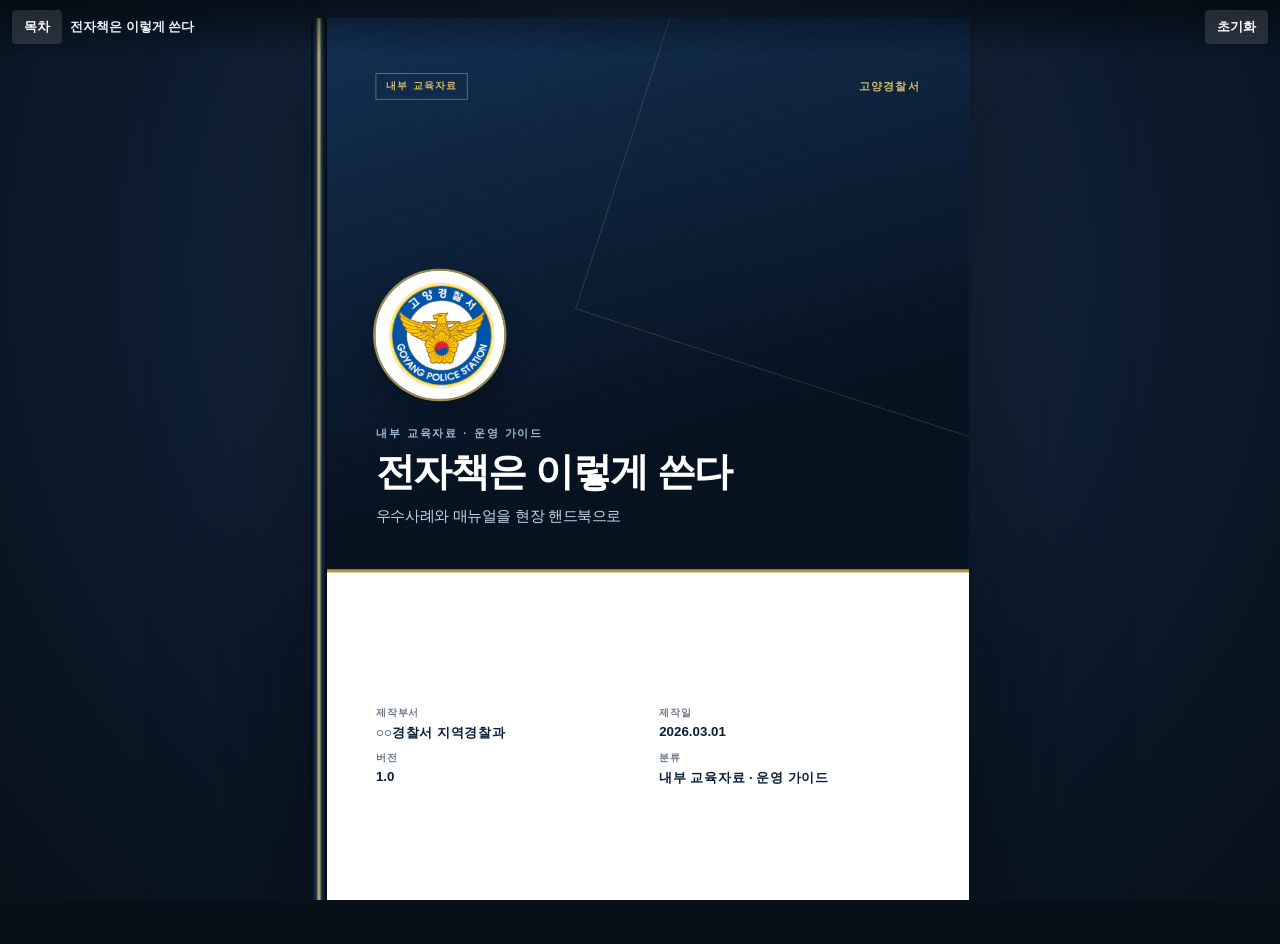
==== commit cb7f154d: "Redesign cover with Goyang Police Station emblem Use the official station badge on the first page in" ====
--- a/book.html
+++ b/book.html
@@ -294,19 +294,30 @@
   pointer-events: none;
 }
 
+.cover-brand {
+  display: flex;
+  align-items: center;
+  justify-content: space-between;
+  gap: 12px;
+  z-index: 1;
+}
+
 .cover-badge {
   display: inline-flex;
   align-items: center;
-  gap: 8px;
-  align-self: flex-start;
   border: 1px solid rgba(212, 188, 106, 0.55);
   color: var(--gold-soft);
   font-size: 12px;
   font-weight: 700;
   letter-spacing: 0.14em;
-  text-transform: uppercase;
   padding: 7px 12px;
-  z-index: 1;
+}
+
+.cover-org {
+  font-size: 13px;
+  font-weight: 800;
+  letter-spacing: 0.16em;
+  color: var(--gold-soft);
 }
 
 .cover-mark {
@@ -315,6 +326,20 @@
   color: var(--gold-soft);
   margin: auto 0 8mm;
   z-index: 1;
+}
+
+.cover-emblem {
+  width: 42mm;
+  height: 42mm;
+  object-fit: contain;
+  border-radius: 50%;
+  background: #fff;
+  margin: auto 0 9mm;
+  z-index: 1;
+  align-self: flex-start;
+  box-shadow:
+    0 0 0 3px rgba(212, 188, 106, 0.7),
+    0 14px 36px rgba(0, 0, 0, 0.28);
 }
 
 .cover-kicker {
@@ -1161,4 +1186,4 @@
 #print-root {
   display: none;
 }
-html,body.ebook{margin:0;height:100%;background:#071018;color:#e8eef4;font-family:var(--font);overflow:hidden;-webkit-text-size-adjust:100%;text-size-adjust:100%;}.desk{height:100dvh;display:flex;align-items:center;justify-content:center;padding:22px 18px;padding-top:max(22px,env(safe-area-inset-top));padding-bottom:max(22px,env(safe-area-inset-bottom));background:radial-gradient(ellipse at 50% 28%,#243a58 0%,#0b1a2c 58%,#071018 100%);}.book{display:flex;align-items:stretch;max-width:100%;filter:drop-shadow(0 28px 70px rgba(0,0,0,.5));}.spine{width:16px;flex:0 0 16px;border-radius:5px 0 0 5px;background:linear-gradient(90deg,#050b14 0%,#123052 32%,#d4bc6a 50%,#123052 68%,#050b14 100%);box-shadow:inset -2px 0 6px rgba(0,0,0,.35);}.leaf{background:#fff;position:relative;overflow:hidden;}.leaf-fit{overflow:hidden;transform-origin:top left;}.leaf-pages{width:210mm;}.ebook-page{display:none;box-shadow:none;}.ebook-page.is-open{display:flex;overflow:auto;-webkit-overflow-scrolling:touch;}body.ebook .page-inner{overflow:visible;flex:0 0 auto;min-height:min-content;height:auto;}body.ebook .page-body,body.ebook .page-body .blk,body.ebook .flow,body.ebook .flow-step,body.ebook .flow-card,body.ebook .dodont,body.ebook .law-card,body.ebook .check-group{flex:0 0 auto;min-height:min-content;height:auto;overflow:visible;}body.ebook .flow{gap:10px;justify-content:flex-start;}body.ebook .flow-card{overflow:hidden;}body.ebook .page-end{margin-top:12px;}.hud{position:fixed;left:0;right:0;top:0;z-index:20;display:flex;align-items:center;gap:8px;padding:10px 12px;padding-top:max(10px,env(safe-area-inset-top));background:linear-gradient(to bottom,rgba(0,0,0,.5),transparent);transition:opacity .25s;}.hud button{height:34px;padding:0 12px;border:0;border-radius:4px;background:rgba(255,255,255,.12);color:#fff;font-weight:700;font-size:13px;}.hud-title{flex:1;min-width:0;font-size:13px;font-weight:800;white-space:nowrap;overflow:hidden;text-overflow:ellipsis;}.pg-float{position:fixed;left:50%;bottom:max(10px,env(safe-area-inset-bottom));transform:translateX(-50%);z-index:16;font-size:12px;letter-spacing:.14em;color:rgba(255,255,255,.55);font-variant-numeric:tabular-nums;pointer-events:none;}body.hud-off .hud{background:transparent;}body.hud-off .hud-title{opacity:0;}.toc{display:none;position:fixed;inset:0;z-index:30;background:rgba(5,11,20,.55);}body.toc-open .toc{display:block;}.toc nav{position:absolute;left:0;top:0;bottom:0;width:min(86vw,340px);background:#f3efe6;color:#1c2430;overflow:auto;padding:18px 14px 32px;padding-top:max(18px,env(safe-area-inset-top));box-shadow:12px 0 40px rgba(0,0,0,.25);}.toc h2{margin:0 0 12px;font-size:12px;letter-spacing:.16em;text-transform:uppercase;color:#8a7340;}.toc a{display:block;padding:10px 8px;border-top:1px solid #e6dfd0;color:#1c2430;text-decoration:none;font-size:14px;}.toc a.ch{font-weight:800;color:#0b1f3a;margin-top:6px;border-top:0;}.toc a.is-on{background:#0b1f3a;color:#fff;}.blk-tools{display:none!important;}@media (max-width:720px){.desk{padding:0;align-items:stretch;}.book{width:100%;height:100dvh;filter:none;}.spine{display:none;}.leaf,.leaf-fit,.leaf-pages{width:100%!important;height:100%!important;max-height:100%!important;transform:none!important;overflow:hidden!important;}.ebook-page.is-open{width:100%!important;height:100%!important;max-height:100%!important;}.cover-top{min-height:0!important;padding:28px 20px 18px!important;flex:none!important;}.cover-bottom{padding:16px 20px 20px!important;flex:none!important;}.cover-mark{margin:20px 0 16px!important;}.cover-title{max-width:none!important;}.page-inner{padding:18px 16px 10px!important;}.page-footer{padding:0 16px max(12px,env(safe-area-inset-bottom));}.ch-title{max-width:none!important;}.dodont,.cover-bottom{grid-template-columns:1fr!important;}.law-grid{grid-template-columns:1fr!important;}.pg-float{display:none;}}@media print{html,body.ebook{overflow:visible!important;height:auto!important;background:#fff!important;} .hud,.toc,.spine,.pg-float{display:none!important;} .desk,.book,.leaf,.leaf-fit,.leaf-pages{display:block!important;height:auto!important;width:auto!important;max-width:none!important;transform:none!important;filter:none!important;box-shadow:none!important;background:#fff!important;padding:0!important;} .ebook-page{display:flex!important;width:210mm!important;height:297mm!important;max-height:297mm!important;overflow:hidden!important;page-break-after:always;break-after:page;} .ebook-page:last-child{page-break-after:auto;} .cover-top{min-height:148mm!important;padding:22mm 16mm 16mm!important;} .page-inner{padding:var(--page-pad-y) var(--page-pad-x) 6mm!important;overflow:hidden!important;}}</style></head><body class="ebook"><header class="hud"><button type="button" id="tocbtn">목차</button><div class="hud-title">전자책은 이렇게 쓴다</div><button type="button" id="resetbtn">초기화</button></header><div class="toc" id="toc"><nav><h2>목차</h2><a href="#p1" class="" data-i="0">전자책은 이렇게 쓴다</a><a href="#p2" class="" data-i="1">목차</a><a href="#p3" class=" ch" data-i="2">CHAPTER 01  무엇을 넣는가</a><a href="#p4" class="" data-i="3">이 책의 위치</a><a href="#p5" class="" data-i="4">넣는 우선순위</a><a href="#p6" class="" data-i="5">원문은 잘라서 넣는다</a><a href="#p7" class=" ch" data-i="6">CHAPTER 02  우수사례는 교훈 카드</a><a href="#p8" class="" data-i="7">사례를 넣는 법</a><a href="#p9" class="" data-i="8">가상 사례 · 주취 난동</a><a href="#p10" class="" data-i="9">가상 사례 · 스토킹 대기</a><a href="#p11" class="" data-i="10">가상 사례 · 현장 보존</a><a href="#p12" class="" data-i="11">사례 작성 DO / DON'T</a><a href="#p13" class=" ch" data-i="12">CHAPTER 03  얇게, 자주 개정한다</a><a href="#p14" class="" data-i="13">네 권으로 나눈다</a><a href="#p15" class="" data-i="14">누가 쓰는가</a><a href="#p16" class="" data-i="15">운영 DO / DON'T</a><a href="#p17" class="" data-i="16">배포 전 체크리스트</a><a href="#p18" class="" data-i="17">원문은 어디에 두는가</a><a href="#p19" class="" data-i="18">이것만은 기억하세요</a></nav></div><div class="desk" id="desk"><div class="book" id="book"><div class="spine" aria-hidden="true"></div><div class="leaf"><div class="leaf-fit" id="leaf-fit"><div class="leaf-pages" id="leaf-pages"><article class="ebook-page is-open is-cover" id="p1" data-index="0" data-page-id="page_wjjtx3wj5"><div class="cover-top"><div class="cover-badge">INTERNAL TRAINING · HANDBOOK</div><svg class="cover-mark" viewBox="0 0 48 48"><path fill="none" stroke="currentColor" stroke-width="2" d="M24 4 L42 12 V28 C42 36 33 42 24 45 C15 42 6 36 6 28 V12 Z"/><path fill="none" stroke="currentColor" stroke-width="1.6" d="M16 22 L22 28 L33 16"/></svg><div class="cover-kicker">내부 교육자료 · 운영 가이드</div><h1 class="cover-title">전자책은 이렇게 쓴다</h1><p class="cover-sub">우수사례와 매뉴얼을 현장 핸드북으로</p></div><hr class="cover-rule"><div class="cover-bottom"><div class="meta-cell"><span class="k">제작부서</span><span class="v">○○경찰서 지역경찰과</span></div><div class="meta-cell"><span class="k">제작일</span><span class="v">2026.03.01</span></div><div class="meta-cell"><span class="k">버전</span><span class="v">1.0</span></div><div class="meta-cell"><span class="k">분류</span><span class="v">내부 교육자료 · 운영 가이드</span></div></div></article><article class="ebook-page" id="p2" data-index="1" data-page-id="page_nq1hpjwj5"><div class="page-inner"><div class="toc-head"><h1 class="pg-title">목차</h1><span class="kicker">CONTENTS</span></div><div class="toc-list"><div class="toc-ch"><span class="no">CHAPTER 01</span><span>무엇을 넣는가</span></div><div class="toc-row"><span>이 책의 위치</span><span class="dots"></span><span class="num">04</span></div><div class="toc-row"><span>넣는 우선순위</span><span class="dots"></span><span class="num">05</span></div><div class="toc-row"><span>원문은 잘라서 넣는다</span><span class="dots"></span><span class="num">06</span></div><div class="toc-ch"><span class="no">CHAPTER 02</span><span>우수사례는 교훈 카드</span></div><div class="toc-row"><span>사례를 넣는 법</span><span class="dots"></span><span class="num">08</span></div><div class="toc-row"><span>가상 사례 · 주취 난동</span><span class="dots"></span><span class="num">09</span></div><div class="toc-row"><span>가상 사례 · 스토킹 대기</span><span class="dots"></span><span class="num">10</span></div><div class="toc-row"><span>가상 사례 · 현장 보존</span><span class="dots"></span><span class="num">11</span></div><div class="toc-row"><span>사례 작성 DO / DON'T</span><span class="dots"></span><span class="num">12</span></div><div class="toc-ch"><span class="no">CHAPTER 03</span><span>얇게, 자주 개정한다</span></div><div class="toc-row"><span>네 권으로 나눈다</span><span class="dots"></span><span class="num">14</span></div><div class="toc-row"><span>누가 쓰는가</span><span class="dots"></span><span class="num">15</span></div><div class="toc-row"><span>운영 DO / DON'T</span><span class="dots"></span><span class="num">16</span></div><div class="toc-row"><span>배포 전 체크리스트</span><span class="dots"></span><span class="num">17</span></div><div class="toc-row"><span>원문은 어디에 두는가</span><span class="dots"></span><span class="num">18</span></div><div class="toc-row"><span>이것만은 기억하세요</span><span class="dots"></span><span class="num">19</span></div></div></div><div class="page-footer"><span class="brand-mini">내부 교육자료 · 운영 가이드</span><span class="pg-num">02 / 19</span></div></article><article class="ebook-page chapter-page is-navy" id="p3" data-index="2" data-page-id="page_yrh2uywj5"><div class="page-inner"><div class="ch-index">CHAPTER</div><div class="ch-no">01</div><h1 class="ch-title">무엇을 넣는가</h1><div class="blk learn-box"><div class="learn-label">이 Chapter에서 배울 내용</div><div class="learn-items"><div class="learn-item"><span class="n">01</span><span class="t" data-index="0">긴 매뉴얼을 통째로 옮기지 않는다.</span></div><div class="learn-item"><span class="n">02</span><span class="t" data-index="1">자주 하는 일, 자주 틀리는 일부터 넣는다.</span></div><div class="learn-item"><span class="n">03</span><span class="t" data-index="2">한 페이지에 핵심 메시지 하나만 남긴다.</span></div></div></div></div><div class="page-footer"><span class="brand-mini">내부 교육자료 · 운영 가이드</span><span class="pg-num">03 / 19</span></div></article><article class="ebook-page" id="p4" data-index="3" data-page-id="page_59bas1wj6"><div class="page-inner content-stack"><header class="page-head"><div class="kicker">기본 교육</div><h1 class="pg-title size-md">이 책의 위치</h1><div class="blk point-bar"><div class="tag">POINT</div><div class="txt">전자책은 매뉴얼 대체본이 아니다. 현장에서 꺼내는 실행층이다.</div></div></header><div class="page-body"><div class="blk"><div class="h-block">기록용과 실행용을 가른다</div></div><div class="blk"><ul class="bullets edit-list"><li data-index="0">결과보고·법령 전문은 원래 파일에 둔다.</li><li data-index="1">전자책에는 지금 할 행동만 남긴다.</li><li data-index="2">열어도 행동이 안 바뀌면 그 페이지는 뺀다.</li></ul></div><div class="blk callout is-tip"><div class="side">TIP</div><div class="body">직원이 출동 전에 펼치는가가 성공 기준이다.</div></div></div><footer class="page-end"><div class="blk summary-ribbon"><div class="tag">한줄 요약</div><div class="txt">검색하는 자료가 아니라 손에 익은 짧은 카드다.</div></div></footer></div><div class="page-footer"><span class="brand-mini">내부 교육자료 · 운영 가이드</span><span class="pg-num">04 / 19</span></div></article><article class="ebook-page" id="p5" data-index="4" data-page-id="page_6a6077wj7"><div class="page-inner content-stack"><header class="page-head"><div class="kicker">기본 교육</div><h1 class="pg-title size-md">넣는 우선순위</h1><div class="blk point-bar"><div class="tag">POINT</div><div class="txt">매일 하고, 실수 비용이 큰 일부터 전자책으로 만든다.</div></div></header><div class="page-body"><div class="blk"><div class="h-block">이 순서로 고른다</div></div><div class="blk"><ul class="bullets edit-list"><li data-index="0">1순위: 112 초동, 분리, 현장 보존</li><li data-index="1">2순위: 우수사례를 교훈 한 줄로</li><li data-index="2">3순위: 매뉴얼에서 자주 틀리는 구간</li><li data-index="3">4순위: 새 제도에서 바뀐 행동만</li></ul></div><div class="blk callout is-warning"><div class="side">주의</div><div class="body">연간 사례 30건을 한 권에 넣으면 아무도 열지 않는다.</div></div></div><footer class="page-end"><div class="blk summary-ribbon"><div class="tag">한줄 요약</div><div class="txt">자주 하는 일, 자주 틀리는 일이 1순위다.</div></div></footer></div><div class="page-footer"><span class="brand-mini">내부 교육자료 · 운영 가이드</span><span class="pg-num">05 / 19</span></div></article><article class="ebook-page" id="p6" data-index="5" data-page-id="page_onyz82wj7"><div class="page-inner content-stack"><header class="page-head"><div class="kicker">기본 교육</div><h1 class="pg-title size-md">원문은 잘라서 넣는다</h1><div class="blk point-bar"><div class="tag">POINT</div><div class="txt">긴 원문 목차를 옮기지 말고, 현장에서 헷갈리는 지점만 자른다.</div></div></header><div class="page-body"><div class="blk"><div class="h-block">전자책에 남길 것</div></div><div class="blk"><ul class="bullets edit-list"><li data-index="0">현장에서 던질 판단 질문 한 줄</li><li data-index="1">하면 안 되는 행동 두세 개</li><li data-index="2">원문 자료 이름과 위치 한 줄</li></ul></div><div class="blk callout is-tip"><div class="side">TIP</div><div class="body">원문은 별도 파일에 두고, 전자책에는 질문만 둔다.</div></div></div><footer class="page-end"><div class="blk summary-ribbon"><div class="tag">한줄 요약</div><div class="txt">원문은 통째가 아니라 자주 틀리는 쪽만 옮긴다.</div></div></footer></div><div class="page-footer"><span class="brand-mini">내부 교육자료 · 운영 가이드</span><span class="pg-num">06 / 19</span></div></article><article class="ebook-page chapter-page is-navy" id="p7" data-index="6" data-page-id="page_pgfoh1wj7"><div class="page-inner"><div class="ch-index">CHAPTER</div><div class="ch-no">02</div><h1 class="ch-title">우수사례는 교훈 카드</h1><div class="blk learn-box"><div class="learn-label">이 Chapter에서 배울 내용</div><div class="learn-items"><div class="learn-item"><span class="n">01</span><span class="t" data-index="0">경위 나열이 아니라 다음 판단 규칙을 남긴다.</span></div><div class="learn-item"><span class="n">02</span><span class="t" data-index="1">한 사례는 반드시 한 페이지다.</span></div><div class="learn-item"><span class="n">03</span><span class="t" data-index="2">교훈이 한 줄로 안 나오면 넣지 않는다.</span></div></div></div></div><div class="page-footer"><span class="brand-mini">내부 교육자료 · 운영 가이드</span><span class="pg-num">07 / 19</span></div></article><article class="ebook-page" id="p8" data-index="7" data-page-id="page_e7rtw5wj7"><div class="page-inner content-stack"><header class="page-head"><div class="kicker">기본 교육</div><h1 class="pg-title size-md">사례를 넣는 법</h1><div class="blk point-bar"><div class="tag">POINT</div><div class="txt">우수사례의 목적은 자랑이 아니라 다음에도 같은 판단을 하는 것이다.</div></div></header><div class="page-body"><div class="blk"><div class="h-block">남기는 여섯 칸</div></div><div class="blk"><ul class="bullets edit-list"><li data-index="0">사건 발생, 현장 상황, 경찰관 판단</li><li data-index="1">조치, 결과, LESSON LEARNED</li><li data-index="2">교훈 한 줄이 없으면 그 사례는 보류한다</li></ul></div><div class="blk callout is-warning"><div class="side">주의</div><div class="body">실명·사건번호·연락처는 쓰지 말고 가상으로 바꾼다.</div></div></div><footer class="page-end"><div class="blk summary-ribbon"><div class="tag">한줄 요약</div><div class="txt">잘했다는 문장보다 다음에 할 행동을 남긴다.</div></div></footer></div><div class="page-footer"><span class="brand-mini">내부 교육자료 · 운영 가이드</span><span class="pg-num">08 / 19</span></div></article><article class="ebook-page" id="p9" data-index="8" data-page-id="page_r8erfgwj7"><div class="page-inner content-stack"><header class="page-head"><div class="kicker">사건 사례</div><h1 class="pg-title size-md">가상 사례 · 주취 난동</h1><div class="blk point-bar"><div class="tag">POINT</div><div class="txt">주취는 양형 사유가 아니라 현장 위험 요소다.</div></div></header><div class="page-body"><div class="blk"><div class="flow"><div class="flow-step"><div class="flow-rail"><div class="flow-dot">1</div></div><div class="flow-card"><div class="lab" data-index="0">사건 발생</div><div class="txt" data-index="0">심야 상가 앞 주취 난동 112 신고. 유리컵이 깨졌다는 정보가 있었다.</div></div></div><div class="flow-step"><div class="flow-rail"><div class="flow-dot">2</div></div><div class="flow-card"><div class="lab" data-index="1">현장 상황</div><div class="txt" data-index="1">상대가 큰 소리로 항의하며 길을 막고 있었다. 통행인과 거리가 가까웠다.</div></div></div><div class="flow-step"><div class="flow-rail"><div class="flow-dot">3</div></div><div class="flow-card"><div class="lab" data-index="2">경찰관 판단</div><div class="txt" data-index="2">말다툼을 이기려 하지 않고, 2차 피해 공간부터 비우기로 했다.</div></div></div><div class="flow-step"><div class="flow-rail"><div class="flow-dot">4</div></div><div class="flow-card"><div class="lab" data-index="3">조치</div><div class="txt" data-index="3">주변을 먼저 물렸다. 거리를 유지한 채 두 명이 제지하고 구급을 요청했다.</div></div></div><div class="flow-step"><div class="flow-rail"><div class="flow-dot">5</div></div><div class="flow-card"><div class="lab" data-index="4">결과</div><div class="txt" data-index="4">설득으로 끝내지 않고 위해를 차단한 뒤 인계했다.</div></div></div><div class="flow-step"><div class="flow-rail"><div class="flow-dot">6</div></div><div class="flow-card"><div class="lab" data-index="5">LESSON LEARNED</div><div class="txt" data-index="5">취해서 그렇다는 설명과 별개로, 조치는 취하지 않은 폭력과 같은 기준으로 한다.</div></div></div></div></div></div><footer class="page-end"><div class="blk summary-ribbon"><div class="tag">한줄 요약</div><div class="txt">주취 현장의 목표는 설득이 아니라 위해 차단이다.</div></div></footer></div><div class="page-footer"><span class="brand-mini">내부 교육자료 · 운영 가이드</span><span class="pg-num">09 / 19</span></div></article><article class="ebook-page" id="p10" data-index="9" data-page-id="page_cvjjhowj7"><div class="page-inner content-stack"><header class="page-head"><div class="kicker">사건 사례</div><h1 class="pg-title size-md">가상 사례 · 스토킹 대기</h1><div class="blk point-bar"><div class="tag">POINT</div><div class="txt">한 번의 시비가 아니라 반복·대기·감시가 보이면 관점을 바꾼다.</div></div></header><div class="page-body"><div class="blk"><div class="flow"><div class="flow-step"><div class="flow-rail"><div class="flow-dot">1</div></div><div class="flow-card"><div class="lab" data-index="0">사건 발생</div><div class="txt" data-index="0">피해자가 전 연인이 직장 앞에서 기다린다고 신고하였다.</div></div></div><div class="flow-step"><div class="flow-rail"><div class="flow-dot">2</div></div><div class="flow-card"><div class="lab" data-index="1">현장 상황</div><div class="txt" data-index="1">상대가 출입구 근처에서 서 있었다. 메시지 횟수가 많다는 진술이 있었다.</div></div></div><div class="flow-step"><div class="flow-rail"><div class="flow-dot">3</div></div><div class="flow-card"><div class="lab" data-index="2">경찰관 판단</div><div class="txt" data-index="2">사적 분쟁으로 넘기지 않았다. 같은 장소의 반복 대기를 위험 신호로 보았다.</div></div></div><div class="flow-step"><div class="flow-rail"><div class="flow-dot">4</div></div><div class="flow-card"><div class="lab" data-index="3">조치</div><div class="txt" data-index="3">접근 자체를 기록했다. 패턴과 시간대를 남기고 보호 안내를 하였다.</div></div></div><div class="flow-step"><div class="flow-rail"><div class="flow-dot">5</div></div><div class="flow-card"><div class="lab" data-index="4">결과</div><div class="txt" data-index="4">당일 만남 한 번으로 종결하지 않고 반복 여부를 보고서에 남겼다.</div></div></div><div class="flow-step"><div class="flow-rail"><div class="flow-dot">6</div></div><div class="flow-card"><div class="lab" data-index="5">LESSON LEARNED</div><div class="txt" data-index="5">전 연인이라는 관계는 완화 사유가 아니다. 접근 자체를 위험으로 평가한다.</div></div></div></div></div></div><footer class="page-end"><div class="blk summary-ribbon"><div class="tag">한줄 요약</div><div class="txt">한 번의 만남이 아니라 패턴을 기록한다.</div></div></footer></div><div class="page-footer"><span class="brand-mini">내부 교육자료 · 운영 가이드</span><span class="pg-num">10 / 19</span></div></article><article class="ebook-page" id="p11" data-index="10" data-page-id="page_redjw9wj7"><div class="page-inner content-stack"><header class="page-head"><div class="kicker">사건 사례</div><h1 class="pg-title size-md">가상 사례 · 현장 보존</h1><div class="blk point-bar"><div class="tag">POINT</div><div class="txt">초동에서 만진 물건은 나중에 설명이 필요해진다.</div></div></header><div class="page-body"><div class="blk"><div class="flow"><div class="flow-step"><div class="flow-rail"><div class="flow-dot">1</div></div><div class="flow-card"><div class="lab" data-index="0">사건 발생</div><div class="txt" data-index="0">공동주택 가정폭력 신고. 거실에 깨진 컵과 쓰러진 의자가 있었다.</div></div></div><div class="flow-step"><div class="flow-rail"><div class="flow-dot">2</div></div><div class="flow-card"><div class="lab" data-index="1">현장 상황</div><div class="txt" data-index="1">통행에 큰 방해는 없었다. 피해자는 빨리 치워 달라고 하였다.</div></div></div><div class="flow-step"><div class="flow-rail"><div class="flow-dot">3</div></div><div class="flow-card"><div class="lab" data-index="2">경찰관 판단</div><div class="txt" data-index="2">생명·안전에 필요 없는 이동은 하지 않기로 했다. 위치를 먼저 남기기로 했다.</div></div></div><div class="flow-step"><div class="flow-rail"><div class="flow-dot">4</div></div><div class="flow-card"><div class="lab" data-index="3">조치</div><div class="txt" data-index="3">사진을 남기고 치우지 않았다. 목격자 연락처를 현장에서 받았다.</div></div></div><div class="flow-step"><div class="flow-rail"><div class="flow-dot">5</div></div><div class="flow-card"><div class="lab" data-index="4">결과</div><div class="txt" data-index="4">현장 수습이 아니라 현장 보존으로 인계하였다.</div></div></div><div class="flow-step"><div class="flow-rail"><div class="flow-dot">6</div></div><div class="flow-card"><div class="lab" data-index="5">LESSON LEARNED</div><div class="txt" data-index="5">현장을 깨끗하게 만드는 것이 초동조치가 아니다.</div></div></div></div></div></div><footer class="page-end"><div class="blk summary-ribbon"><div class="tag">한줄 요약</div><div class="txt">필요한 것만 만지고, 만졌으면 왜 만졌는지 남긴다.</div></div></footer></div><div class="page-footer"><span class="brand-mini">내부 교육자료 · 운영 가이드</span><span class="pg-num">11 / 19</span></div></article><article class="ebook-page" id="p12" data-index="11" data-page-id="page_wxr5mgwj7"><div class="page-inner content-stack"><header class="page-head"><div class="kicker">DO / DON'T</div><h1 class="pg-title size-md">사례 작성 DO / DON'T</h1></header><div class="page-body"><div class="blk"><div class="dodont"><div class="col-do"><div class="col-head">DO · 해야 할 행동</div><div class="col-body"><ul class="bullets edit-list"><li data-index="0">한 사례를 한 페이지로 줄인다.</li><li data-index="1">판단과 조치를 시간 순으로 적는다.</li><li data-index="2">교훈을 한 줄 명령형으로 남긴다.</li><li data-index="3">개인정보는 가상으로 바꾼다.</li></ul></div></div><div class="col-dont"><div class="col-head">DON'T · 하면 안 되는 행동</div><div class="col-body"><ul class="bullets edit-list"><li data-index="0">공적조서·표창 문안을 그대로 붙이지 않는다.</li><li data-index="1">경위를 소설처럼 길게 쓰지 않는다.</li><li data-index="2">실명과 사건번호를 남기지 않는다.</li><li data-index="3">교훈 없이 결과만 자랑하지 않는다.</li></ul></div></div></div></div></div><footer class="page-end"><div class="blk summary-ribbon"><div class="tag">한줄 요약</div><div class="txt">사례집은 실적 모음이 아니라 다음 출동의 판단 카드다.</div></div></footer></div><div class="page-footer"><span class="brand-mini">내부 교육자료 · 운영 가이드</span><span class="pg-num">12 / 19</span></div></article><article class="ebook-page chapter-page is-navy" id="p13" data-index="12" data-page-id="page_s6jvgfwj8"><div class="page-inner"><div class="ch-index">CHAPTER</div><div class="ch-no">03</div><h1 class="ch-title">얇게, 자주 개정한다</h1><div class="blk learn-box"><div class="learn-label">이 Chapter에서 배울 내용</div><div class="learn-items"><div class="learn-item"><span class="n">01</span><span class="t" data-index="0">대작 한 권보다 얇은 시리즈가 다시 열린다.</span></div><div class="learn-item"><span class="n">02</span><span class="t" data-index="1">이달의 교훈은 월 1권, 사례 3건이면 충분하다.</span></div><div class="learn-item"><span class="n">03</span><span class="t" data-index="2">경고가 뜨는 쪽은 아직 현장용이 아니다.</span></div></div></div></div><div class="page-footer"><span class="brand-mini">내부 교육자료 · 운영 가이드</span><span class="pg-num">13 / 19</span></div></article><article class="ebook-page" id="p14" data-index="13" data-page-id="page_82aaqhwj8"><div class="page-inner content-stack"><header class="page-head"><div class="kicker">기본 교육</div><h1 class="pg-title size-md">네 권으로 나눈다</h1><div class="blk point-bar"><div class="tag">POINT</div><div class="txt">서 전체 모음집이 아니라 직무에 맞는 얇은 책을 여러 권 만든다.</div></div></header><div class="page-body"><div class="blk"><div class="h-block">권 구성</div></div><div class="blk"><ul class="bullets edit-list"><li data-index="0">현장 핸드북: 반기 개정, 15~25쪽</li><li data-index="1">이달의 교훈: 매달, 사례 3~5건</li><li data-index="2">제도 속보: 바뀐 행동만 4~8쪽</li><li data-index="3">법령 카드: 취지와 질문만 2~4쪽</li></ul></div><div class="blk callout is-tip"><div class="side">TIP</div><div class="body">첫 달은 핸드북 1권, 사례 3건, 체크리스트 1쪽이면 충분하다.</div></div></div><footer class="page-end"><div class="blk summary-ribbon"><div class="tag">한줄 요약</div><div class="txt">목표는 100쪽이 아니라 출동 전에 펼치는 책 한 권이다.</div></div></footer></div><div class="page-footer"><span class="brand-mini">내부 교육자료 · 운영 가이드</span><span class="pg-num">14 / 19</span></div></article><article class="ebook-page" id="p15" data-index="14" data-page-id="page_zsx7twwj8"><div class="page-inner content-stack"><header class="page-head"><div class="kicker">기본 교육</div><h1 class="pg-title size-md">누가 쓰는가</h1><div class="blk point-bar"><div class="tag">POINT</div><div class="txt">현장은 짧게 적고, 담당은 문장을 자르고, 책임자는 행동 변화만 본다.</div></div></header><div class="page-body"><div class="blk"><div class="h-block">역할</div></div><div class="blk"><ul class="bullets edit-list"><li data-index="0">지구대: 헷갈린 점과 사례 핵심만 적는다.</li><li data-index="1">교육 담당: 마스터 프롬프트로 초안을 뽑는다.</li><li data-index="2">과 책임자: 이 페이지를 보면 행동이 바뀌는가만 확인한다.</li></ul></div><div class="blk callout is-warning"><div class="side">주의</div><div class="body">한 페이지에 문장 7개를 넘기면 아직 안 자른 것이다.</div></div></div><footer class="page-end"><div class="blk summary-ribbon"><div class="tag">한줄 요약</div><div class="txt">작성은 짧게, 편집은 더 짧게, 배포는 행동이 바뀔 때만.</div></div></footer></div><div class="page-footer"><span class="brand-mini">내부 교육자료 · 운영 가이드</span><span class="pg-num">15 / 19</span></div></article><article class="ebook-page" id="p16" data-index="15" data-page-id="page_amidzswj8"><div class="page-inner content-stack"><header class="page-head"><div class="kicker">DO / DON'T</div><h1 class="pg-title size-md">운영 DO / DON'T</h1></header><div class="page-body"><div class="blk"><div class="dodont"><div class="col-do"><div class="col-head">DO · 해야 할 행동</div><div class="col-body"><ul class="bullets edit-list"><li data-index="0">마스터 프롬프트에 원문을 넣고 초안을 받는다.</li><li data-index="1">검토 경고가 뜬 페이지부터 고친다.</li><li data-index="2">직무별로 책을 나눈다.</li><li data-index="3">구버전은 회수하고 버전을 표지에 남긴다.</li></ul></div></div><div class="col-dont"><div class="col-head">DON'T · 하면 안 되는 행동</div><div class="col-body"><ul class="bullets edit-list"><li data-index="0">수사매뉴얼 전체를 디지털화하지 않는다.</li><li data-index="1">한 권에 서 업무를 다 담지 않는다.</li><li data-index="2">한 번 만들고 개정하지 않은 채 두지 않는다.</li><li data-index="3">개인이 식별되는 사건을 넣지 않는다.</li></ul></div></div></div></div></div><footer class="page-end"><div class="blk summary-ribbon"><div class="tag">한줄 요약</div><div class="txt">전자책은 쌓을수록가 아니라 줄어들수록 좋아진다.</div></div></footer></div><div class="page-footer"><span class="brand-mini">내부 교육자료 · 운영 가이드</span><span class="pg-num">16 / 19</span></div></article><article class="ebook-page" id="p17" data-index="16" data-page-id="page_vl4gqlwj8"><div class="page-inner content-stack"><header class="page-head"><div class="kicker">체크리스트</div><h1 class="pg-title size-md">배포 전 체크리스트</h1></header><div class="page-body"><div class="blk"><div class="check-group"><h3>확인사항</h3><ul><li class=""><span class="box" data-index="0"></span><span data-index="0">한 페이지에 핵심이 하나인가</span></li><li class=""><span class="box" data-index="1"></span><span data-index="1">핵심포인트와 한줄 요약이 있는가</span></li><li class=""><span class="box" data-index="2"></span><span data-index="2">실제 이름·사건번호가 없는가</span></li></ul></div><div class="check-group"><h3>조치사항</h3><ul><li class=""><span class="box" data-index="0"></span><span data-index="0">긴 문장을 잘랐는가</span></li><li class=""><span class="box" data-index="1"></span><span data-index="1">검토 경고 페이지를 고쳤는가</span></li><li class=""><span class="box" data-index="2"></span><span data-index="2">표지 부서·날짜·버전을 넣었는가</span></li></ul></div><div class="check-group"><h3>보고사항</h3><ul><li class=""><span class="box" data-index="0"></span><span data-index="0">배포 대상 부서를 정했는가</span></li><li class=""><span class="box" data-index="1"></span><span data-index="1">구버전 회수 방법을 정했는가</span></li></ul></div><div class="check-group"><h3>증거확보</h3><ul><li class=""><span class="box" data-index="0"></span><span data-index="0">JSON 백업을 저장했는가</span></li></ul></div><div class="check-group"><h3>후속조치</h3><ul><li class=""><span class="box" data-index="0"></span><span data-index="0">다음 개정 시점을 적었는가</span></li><li class=""><span class="box" data-index="1"></span><span data-index="1">원문 매뉴얼 위치를 안내했는가</span></li></ul></div></div></div><footer class="page-end"><div class="blk summary-ribbon"><div class="tag">한줄 요약</div><div class="txt">경고가 남은 채 배포하지 않는다.</div></div></footer></div><div class="page-footer"><span class="brand-mini">내부 교육자료 · 운영 가이드</span><span class="pg-num">17 / 19</span></div></article><article class="ebook-page" id="p18" data-index="17" data-page-id="page_1v1wyhwj8"><div class="page-inner content-stack"><header class="page-head"><div class="kicker">법령 / 참고</div><h1 class="pg-title size-md">원문은 어디에 두는가</h1></header><div class="page-body"><div class="blk"><div class="law-card"><div class="law-name">관련 법령</div><div class="law-grid"><div class="law-cell"><div class="lab">핵심 내용</div><div class="txt">이 전자책은 교육용 핸드북이다. 현행 법령·청 훈령·서 매뉴얼이 항상 우선한다.</div></div><div class="law-cell"><div class="lab">현장에서는 이렇게 적용</div><div class="txt">판단이 급하면 전자책의 질문부터 본다. 강제수사·긴급조치의 적법성은 최신 조문과 내부 매뉴얼로 확인한다.</div></div><div class="law-cell"><div class="lab">주의할 점</div><div class="txt">전자책 문장만으로 처분 근거를 단정하지 않는다. 구버전 자료는 교육에 쓰지 않는다.</div></div></div><details class="law-original"><summary>원문 펼치기</summary><div class="orig">원문이 있으면 여기에 붙여 넣습니다.</div></details></div></div></div><footer class="page-end"><div class="blk summary-ribbon"><div class="tag">한줄 요약</div><div class="txt">전자책은 보조다. 최종 근거는 현행 법령과 내부 매뉴얼이다.</div></div></footer></div><div class="page-footer"><span class="brand-mini">내부 교육자료 · 운영 가이드</span><span class="pg-num">18 / 19</span></div></article><article class="ebook-page" id="p19" data-index="18" data-page-id="page_504v59wj8"><div class="page-inner content-stack"><header class="page-head remember-head"><div class="remember-mark">5</div><div><div class="kicker">REMEMBER</div><h1 class="pg-title size-md">이것만은 기억하세요</h1></div></header><div class="page-body remember-list"><div class="remember-item"><div class="n">01</div><div class="t" data-index="0">전자책은 매뉴얼 창고가 아니라 현장 판단 카드다.</div></div><div class="remember-item"><div class="n">02</div><div class="t" data-index="1">우수사례는 교훈 한 줄이 남으면 성공이다.</div></div><div class="remember-item"><div class="n">03</div><div class="t" data-index="2">매뉴얼은 자주 틀리는 구간만 잘라 넣는다.</div></div><div class="remember-item"><div class="n">04</div><div class="t" data-index="3">얇은 책을 자주 고치는 편이 한 권 대작보다 낫다.</div></div><div class="remember-item"><div class="n">05</div><div class="t" data-index="4">경고가 뜨는 페이지는 아직 배포할 것이 아니다.</div></div></div></div><div class="page-footer"><span class="brand-mini">내부 교육자료 · 운영 가이드</span><span class="pg-num">19 / 19</span></div></article></div></div></div></div></div><div class="pg-float" id="pg">1 / 1</div><script>(function(){var pages=[].slice.call(document.querySelectorAll('.ebook-page'));var i=0;var swiped=false;var key='police-ebook:'+"전자책은 이렇게 쓴다";var fitEl=document.getElementById('leaf-fit');var pagesEl=document.getElementById('leaf-pages');function phone(){return window.matchMedia('(max-width:720px)').matches;}function fit(){if(!fitEl||!pagesEl||!pages.length)return;if(phone()){fitEl.style.width='';fitEl.style.height='';pagesEl.style.transform='';return;}pagesEl.style.transform='none';var p=pages[i]||pages[0];var pw=p.offsetWidth||1,ph=p.offsetHeight||1;var desk=document.getElementById('desk');var aw=desk.clientWidth-56,ah=desk.clientHeight-36;var s=Math.min(aw/pw,ah/ph,1);fitEl.style.width=Math.round(pw*s)+'px';fitEl.style.height=Math.round(ph*s)+'px';pagesEl.style.transformOrigin='top left';pagesEl.style.transform='scale('+s+')';}function show(n){i=Math.max(0,Math.min(pages.length-1,n));pages.forEach(function(p,k){p.classList.toggle('is-open',k===i);});var pg=document.getElementById('pg');if(pg)pg.textContent=(i+1)+' / '+pages.length;var on=document.querySelector('.toc a.is-on');if(on)on.classList.remove('is-on');var t=document.querySelector('.toc a[data-i="'+i+'"]');if(t)t.classList.add('is-on');try{history.replaceState(null,'','#p'+(i+1));}catch(e){}try{localStorage.setItem(key,String(i));}catch(e){}if(pages[i])pages[i].scrollTop=0;document.body.classList.remove('toc-open');fit();}document.getElementById('tocbtn').onclick=function(){document.body.classList.toggle('toc-open');};document.getElementById('resetbtn').onclick=function(){try{localStorage.removeItem(key);}catch(e){}show(0);};document.getElementById('toc').onclick=function(e){if(e.target.id==='toc')document.body.classList.remove('toc-open');var a=e.target.closest('a[data-i]');if(a){e.preventDefault();show(+a.getAttribute('data-i'));}};document.addEventListener('keydown',function(e){if(e.key==='ArrowRight'||e.key==='PageDown'||e.key===' '){e.preventDefault();show(i+1);}if(e.key==='ArrowLeft'||e.key==='PageUp'){e.preventDefault();show(i-1);}if(e.key==='Escape')document.body.classList.remove('toc-open');});var x0=0,y0=0,st=document.getElementById('desk');st.addEventListener('touchstart',function(e){x0=e.changedTouches[0].clientX;y0=e.changedTouches[0].clientY;},{passive:true});st.addEventListener('touchend',function(e){var dx=e.changedTouches[0].clientX-x0,dy=e.changedTouches[0].clientY-y0;if(Math.abs(dx)<56||Math.abs(dx)<Math.abs(dy))return;swiped=true;if(dx>0)show(i-1);else show(i+1);});st.addEventListener('click',function(e){if(swiped){swiped=false;return;}if(e.target.closest('button,a,details,.box'))return;var r=st.getBoundingClientRect();var x=(e.clientX-r.left)/r.width;if(x<0.22)show(i-1);else if(x>0.78)show(i+1);else document.body.classList.toggle('hud-off');});window.addEventListener('resize',fit);var h=parseInt((location.hash||'').replace('#p',''),10);var saved=0;try{saved=parseInt(localStorage.getItem(key)||'0',10)||0;}catch(e){}show(h?h-1:saved);})();</script></body></html>+html,body.ebook{margin:0;height:100%;background:#071018;color:#e8eef4;font-family:var(--font);overflow:hidden;-webkit-text-size-adjust:100%;text-size-adjust:100%;}.desk{height:100dvh;display:flex;align-items:center;justify-content:center;padding:22px 18px;padding-top:max(22px,env(safe-area-inset-top));padding-bottom:max(22px,env(safe-area-inset-bottom));background:radial-gradient(ellipse at 50% 28%,#243a58 0%,#0b1a2c 58%,#071018 100%);}.book{display:flex;align-items:stretch;max-width:100%;filter:drop-shadow(0 28px 70px rgba(0,0,0,.5));}.spine{width:16px;flex:0 0 16px;border-radius:5px 0 0 5px;background:linear-gradient(90deg,#050b14 0%,#123052 32%,#d4bc6a 50%,#123052 68%,#050b14 100%);box-shadow:inset -2px 0 6px rgba(0,0,0,.35);}.leaf{background:#fff;position:relative;overflow:hidden;}.leaf-fit{overflow:hidden;transform-origin:top left;}.leaf-pages{width:210mm;}.ebook-page{display:none;box-shadow:none;}.ebook-page.is-open{display:flex;overflow:auto;-webkit-overflow-scrolling:touch;}body.ebook .page-inner{overflow:visible;flex:0 0 auto;min-height:min-content;height:auto;}body.ebook .page-body,body.ebook .page-body .blk,body.ebook .flow,body.ebook .flow-step,body.ebook .flow-card,body.ebook .dodont,body.ebook .law-card,body.ebook .check-group{flex:0 0 auto;min-height:min-content;height:auto;overflow:visible;}body.ebook .flow{gap:10px;justify-content:flex-start;}body.ebook .flow-card{overflow:hidden;}body.ebook .page-end{margin-top:12px;}.hud{position:fixed;left:0;right:0;top:0;z-index:20;display:flex;align-items:center;gap:8px;padding:10px 12px;padding-top:max(10px,env(safe-area-inset-top));background:linear-gradient(to bottom,rgba(0,0,0,.5),transparent);transition:opacity .25s;}.hud button{height:34px;padding:0 12px;border:0;border-radius:4px;background:rgba(255,255,255,.12);color:#fff;font-weight:700;font-size:13px;}.hud-title{flex:1;min-width:0;font-size:13px;font-weight:800;white-space:nowrap;overflow:hidden;text-overflow:ellipsis;}.pg-float{position:fixed;left:50%;bottom:max(10px,env(safe-area-inset-bottom));transform:translateX(-50%);z-index:16;font-size:12px;letter-spacing:.14em;color:rgba(255,255,255,.55);font-variant-numeric:tabular-nums;pointer-events:none;}body.hud-off .hud{background:transparent;}body.hud-off .hud-title{opacity:0;}.toc{display:none;position:fixed;inset:0;z-index:30;background:rgba(5,11,20,.55);}body.toc-open .toc{display:block;}.toc nav{position:absolute;left:0;top:0;bottom:0;width:min(86vw,340px);background:#f3efe6;color:#1c2430;overflow:auto;padding:18px 14px 32px;padding-top:max(18px,env(safe-area-inset-top));box-shadow:12px 0 40px rgba(0,0,0,.25);}.toc h2{margin:0 0 12px;font-size:12px;letter-spacing:.16em;text-transform:uppercase;color:#8a7340;}.toc a{display:block;padding:10px 8px;border-top:1px solid #e6dfd0;color:#1c2430;text-decoration:none;font-size:14px;}.toc a.ch{font-weight:800;color:#0b1f3a;margin-top:6px;border-top:0;}.toc a.is-on{background:#0b1f3a;color:#fff;}.blk-tools{display:none!important;}@media (max-width:720px){.desk{padding:0;align-items:stretch;}.book{width:100%;height:100dvh;filter:none;}.spine{display:none;}.leaf,.leaf-fit,.leaf-pages{width:100%!important;height:100%!important;max-height:100%!important;transform:none!important;overflow:hidden!important;}.ebook-page.is-open{width:100%!important;height:100%!important;max-height:100%!important;}.cover-top{min-height:0!important;padding:28px 20px 18px!important;flex:none!important;}.cover-bottom{padding:16px 20px 20px!important;flex:none!important;}.cover-mark{margin:20px 0 16px!important;}.cover-emblem{width:92px!important;height:92px!important;margin:18px 0 16px!important;}.cover-title{max-width:none!important;}.page-inner{padding:18px 16px 10px!important;}.page-footer{padding:0 16px max(12px,env(safe-area-inset-bottom));}.ch-title{max-width:none!important;}.dodont,.cover-bottom{grid-template-columns:1fr!important;}.law-grid{grid-template-columns:1fr!important;}.pg-float{display:none;}}@media print{html,body.ebook{overflow:visible!important;height:auto!important;background:#fff!important;} .hud,.toc,.spine,.pg-float{display:none!important;} .desk,.book,.leaf,.leaf-fit,.leaf-pages{display:block!important;height:auto!important;width:auto!important;max-width:none!important;transform:none!important;filter:none!important;box-shadow:none!important;background:#fff!important;padding:0!important;} .ebook-page{display:flex!important;width:210mm!important;height:297mm!important;max-height:297mm!important;overflow:hidden!important;page-break-after:always;break-after:page;} .ebook-page:last-child{page-break-after:auto;} .cover-top{min-height:148mm!important;padding:22mm 16mm 16mm!important;} .page-inner{padding:var(--page-pad-y) var(--page-pad-x) 6mm!important;overflow:hidden!important;}}</style></head><body class="ebook"><header class="hud"><button type="button" id="tocbtn">목차</button><div class="hud-title">전자책은 이렇게 쓴다</div><button type="button" id="resetbtn">초기화</button></header><div class="toc" id="toc"><nav><h2>목차</h2><a href="#p1" class="" data-i="0">전자책은 이렇게 쓴다</a><a href="#p2" class="" data-i="1">목차</a><a href="#p3" class=" ch" data-i="2">CHAPTER 01  무엇을 넣는가</a><a href="#p4" class="" data-i="3">이 책의 위치</a><a href="#p5" class="" data-i="4">넣는 우선순위</a><a href="#p6" class="" data-i="5">원문은 잘라서 넣는다</a><a href="#p7" class=" ch" data-i="6">CHAPTER 02  우수사례는 교훈 카드</a><a href="#p8" class="" data-i="7">사례를 넣는 법</a><a href="#p9" class="" data-i="8">가상 사례 · 주취 난동</a><a href="#p10" class="" data-i="9">가상 사례 · 스토킹 대기</a><a href="#p11" class="" data-i="10">가상 사례 · 현장 보존</a><a href="#p12" class="" data-i="11">사례 작성 DO / DON'T</a><a href="#p13" class=" ch" data-i="12">CHAPTER 03  얇게, 자주 개정한다</a><a href="#p14" class="" data-i="13">네 권으로 나눈다</a><a href="#p15" class="" data-i="14">누가 쓰는가</a><a href="#p16" class="" data-i="15">운영 DO / DON'T</a><a href="#p17" class="" data-i="16">배포 전 체크리스트</a><a href="#p18" class="" data-i="17">원문은 어디에 두는가</a><a href="#p19" class="" data-i="18">이것만은 기억하세요</a></nav></div><div class="desk" id="desk"><div class="book" id="book"><div class="spine" aria-hidden="true"></div><div class="leaf"><div class="leaf-fit" id="leaf-fit"><div class="leaf-pages" id="leaf-pages"><article class="ebook-page is-open is-cover" id="p1" data-index="0" data-page-id="page_17fjagnwt"><div class="cover-top"><div class="cover-brand"><div class="cover-badge">내부 교육자료</div><div class="cover-org">고양경찰서</div></div><img class="cover-emblem" src="[data-uri]" alt="고양경찰서 휘장"><div class="cover-kicker">내부 교육자료 · 운영 가이드</div><h1 class="cover-title">전자책은 이렇게 쓴다</h1><p class="cover-sub">우수사례와 매뉴얼을 현장 핸드북으로</p></div><hr class="cover-rule"><div class="cover-bottom"><div class="meta-cell"><span class="k">제작부서</span><span class="v">○○경찰서 지역경찰과</span></div><div class="meta-cell"><span class="k">제작일</span><span class="v">2026.03.01</span></div><div class="meta-cell"><span class="k">버전</span><span class="v">1.0</span></div><div class="meta-cell"><span class="k">분류</span><span class="v">내부 교육자료 · 운영 가이드</span></div></div></article><article class="ebook-page" id="p2" data-index="1" data-page-id="page_kg6zx6nwt"><div class="page-inner"><div class="toc-head"><h1 class="pg-title">목차</h1><span class="kicker">CONTENTS</span></div><div class="toc-list"><div class="toc-ch"><span class="no">CHAPTER 01</span><span>무엇을 넣는가</span></div><div class="toc-row"><span>이 책의 위치</span><span class="dots"></span><span class="num">04</span></div><div class="toc-row"><span>넣는 우선순위</span><span class="dots"></span><span class="num">05</span></div><div class="toc-row"><span>원문은 잘라서 넣는다</span><span class="dots"></span><span class="num">06</span></div><div class="toc-ch"><span class="no">CHAPTER 02</span><span>우수사례는 교훈 카드</span></div><div class="toc-row"><span>사례를 넣는 법</span><span class="dots"></span><span class="num">08</span></div><div class="toc-row"><span>가상 사례 · 주취 난동</span><span class="dots"></span><span class="num">09</span></div><div class="toc-row"><span>가상 사례 · 스토킹 대기</span><span class="dots"></span><span class="num">10</span></div><div class="toc-row"><span>가상 사례 · 현장 보존</span><span class="dots"></span><span class="num">11</span></div><div class="toc-row"><span>사례 작성 DO / DON'T</span><span class="dots"></span><span class="num">12</span></div><div class="toc-ch"><span class="no">CHAPTER 03</span><span>얇게, 자주 개정한다</span></div><div class="toc-row"><span>네 권으로 나눈다</span><span class="dots"></span><span class="num">14</span></div><div class="toc-row"><span>누가 쓰는가</span><span class="dots"></span><span class="num">15</span></div><div class="toc-row"><span>운영 DO / DON'T</span><span class="dots"></span><span class="num">16</span></div><div class="toc-row"><span>배포 전 체크리스트</span><span class="dots"></span><span class="num">17</span></div><div class="toc-row"><span>원문은 어디에 두는가</span><span class="dots"></span><span class="num">18</span></div><div class="toc-row"><span>이것만은 기억하세요</span><span class="dots"></span><span class="num">19</span></div></div></div><div class="page-footer"><span class="brand-mini">내부 교육자료 · 운영 가이드</span><span class="pg-num">02 / 19</span></div></article><article class="ebook-page chapter-page is-navy" id="p3" data-index="2" data-page-id="page_xrgicpnwu"><div class="page-inner"><div class="ch-index">CHAPTER</div><div class="ch-no">01</div><h1 class="ch-title">무엇을 넣는가</h1><div class="blk learn-box"><div class="learn-label">이 Chapter에서 배울 내용</div><div class="learn-items"><div class="learn-item"><span class="n">01</span><span class="t" data-index="0">긴 매뉴얼을 통째로 옮기지 않는다.</span></div><div class="learn-item"><span class="n">02</span><span class="t" data-index="1">자주 하는 일, 자주 틀리는 일부터 넣는다.</span></div><div class="learn-item"><span class="n">03</span><span class="t" data-index="2">한 페이지에 핵심 메시지 하나만 남긴다.</span></div></div></div></div><div class="page-footer"><span class="brand-mini">내부 교육자료 · 운영 가이드</span><span class="pg-num">03 / 19</span></div></article><article class="ebook-page" id="p4" data-index="3" data-page-id="page_6cz78fnwv"><div class="page-inner content-stack"><header class="page-head"><div class="kicker">기본 교육</div><h1 class="pg-title size-md">이 책의 위치</h1><div class="blk point-bar"><div class="tag">POINT</div><div class="txt">전자책은 매뉴얼 대체본이 아니다. 현장에서 꺼내는 실행층이다.</div></div></header><div class="page-body"><div class="blk"><div class="h-block">기록용과 실행용을 가른다</div></div><div class="blk"><ul class="bullets edit-list"><li data-index="0">결과보고·법령 전문은 원래 파일에 둔다.</li><li data-index="1">전자책에는 지금 할 행동만 남긴다.</li><li data-index="2">열어도 행동이 안 바뀌면 그 페이지는 뺀다.</li></ul></div><div class="blk callout is-tip"><div class="side">TIP</div><div class="body">직원이 출동 전에 펼치는가가 성공 기준이다.</div></div></div><footer class="page-end"><div class="blk summary-ribbon"><div class="tag">한줄 요약</div><div class="txt">검색하는 자료가 아니라 손에 익은 짧은 카드다.</div></div></footer></div><div class="page-footer"><span class="brand-mini">내부 교육자료 · 운영 가이드</span><span class="pg-num">04 / 19</span></div></article><article class="ebook-page" id="p5" data-index="4" data-page-id="page_a1ljm3nwv"><div class="page-inner content-stack"><header class="page-head"><div class="kicker">기본 교육</div><h1 class="pg-title size-md">넣는 우선순위</h1><div class="blk point-bar"><div class="tag">POINT</div><div class="txt">매일 하고, 실수 비용이 큰 일부터 전자책으로 만든다.</div></div></header><div class="page-body"><div class="blk"><div class="h-block">이 순서로 고른다</div></div><div class="blk"><ul class="bullets edit-list"><li data-index="0">1순위: 112 초동, 분리, 현장 보존</li><li data-index="1">2순위: 우수사례를 교훈 한 줄로</li><li data-index="2">3순위: 매뉴얼에서 자주 틀리는 구간</li><li data-index="3">4순위: 새 제도에서 바뀐 행동만</li></ul></div><div class="blk callout is-warning"><div class="side">주의</div><div class="body">연간 사례 30건을 한 권에 넣으면 아무도 열지 않는다.</div></div></div><footer class="page-end"><div class="blk summary-ribbon"><div class="tag">한줄 요약</div><div class="txt">자주 하는 일, 자주 틀리는 일이 1순위다.</div></div></footer></div><div class="page-footer"><span class="brand-mini">내부 교육자료 · 운영 가이드</span><span class="pg-num">05 / 19</span></div></article><article class="ebook-page" id="p6" data-index="5" data-page-id="page_vubrdgnwv"><div class="page-inner content-stack"><header class="page-head"><div class="kicker">기본 교육</div><h1 class="pg-title size-md">원문은 잘라서 넣는다</h1><div class="blk point-bar"><div class="tag">POINT</div><div class="txt">긴 원문 목차를 옮기지 말고, 현장에서 헷갈리는 지점만 자른다.</div></div></header><div class="page-body"><div class="blk"><div class="h-block">전자책에 남길 것</div></div><div class="blk"><ul class="bullets edit-list"><li data-index="0">현장에서 던질 판단 질문 한 줄</li><li data-index="1">하면 안 되는 행동 두세 개</li><li data-index="2">원문 자료 이름과 위치 한 줄</li></ul></div><div class="blk callout is-tip"><div class="side">TIP</div><div class="body">원문은 별도 파일에 두고, 전자책에는 질문만 둔다.</div></div></div><footer class="page-end"><div class="blk summary-ribbon"><div class="tag">한줄 요약</div><div class="txt">원문은 통째가 아니라 자주 틀리는 쪽만 옮긴다.</div></div></footer></div><div class="page-footer"><span class="brand-mini">내부 교육자료 · 운영 가이드</span><span class="pg-num">06 / 19</span></div></article><article class="ebook-page chapter-page is-navy" id="p7" data-index="6" data-page-id="page_a7kdngnwv"><div class="page-inner"><div class="ch-index">CHAPTER</div><div class="ch-no">02</div><h1 class="ch-title">우수사례는 교훈 카드</h1><div class="blk learn-box"><div class="learn-label">이 Chapter에서 배울 내용</div><div class="learn-items"><div class="learn-item"><span class="n">01</span><span class="t" data-index="0">경위 나열이 아니라 다음 판단 규칙을 남긴다.</span></div><div class="learn-item"><span class="n">02</span><span class="t" data-index="1">한 사례는 반드시 한 페이지다.</span></div><div class="learn-item"><span class="n">03</span><span class="t" data-index="2">교훈이 한 줄로 안 나오면 넣지 않는다.</span></div></div></div></div><div class="page-footer"><span class="brand-mini">내부 교육자료 · 운영 가이드</span><span class="pg-num">07 / 19</span></div></article><article class="ebook-page" id="p8" data-index="7" data-page-id="page_g14r84nwv"><div class="page-inner content-stack"><header class="page-head"><div class="kicker">기본 교육</div><h1 class="pg-title size-md">사례를 넣는 법</h1><div class="blk point-bar"><div class="tag">POINT</div><div class="txt">우수사례의 목적은 자랑이 아니라 다음에도 같은 판단을 하는 것이다.</div></div></header><div class="page-body"><div class="blk"><div class="h-block">남기는 여섯 칸</div></div><div class="blk"><ul class="bullets edit-list"><li data-index="0">사건 발생, 현장 상황, 경찰관 판단</li><li data-index="1">조치, 결과, LESSON LEARNED</li><li data-index="2">교훈 한 줄이 없으면 그 사례는 보류한다</li></ul></div><div class="blk callout is-warning"><div class="side">주의</div><div class="body">실명·사건번호·연락처는 쓰지 말고 가상으로 바꾼다.</div></div></div><footer class="page-end"><div class="blk summary-ribbon"><div class="tag">한줄 요약</div><div class="txt">잘했다는 문장보다 다음에 할 행동을 남긴다.</div></div></footer></div><div class="page-footer"><span class="brand-mini">내부 교육자료 · 운영 가이드</span><span class="pg-num">08 / 19</span></div></article><article class="ebook-page" id="p9" data-index="8" data-page-id="page_s8dc5pnww"><div class="page-inner content-stack"><header class="page-head"><div class="kicker">사건 사례</div><h1 class="pg-title size-md">가상 사례 · 주취 난동</h1><div class="blk point-bar"><div class="tag">POINT</div><div class="txt">주취는 양형 사유가 아니라 현장 위험 요소다.</div></div></header><div class="page-body"><div class="blk"><div class="flow"><div class="flow-step"><div class="flow-rail"><div class="flow-dot">1</div></div><div class="flow-card"><div class="lab" data-index="0">사건 발생</div><div class="txt" data-index="0">심야 상가 앞 주취 난동 112 신고. 유리컵이 깨졌다는 정보가 있었다.</div></div></div><div class="flow-step"><div class="flow-rail"><div class="flow-dot">2</div></div><div class="flow-card"><div class="lab" data-index="1">현장 상황</div><div class="txt" data-index="1">상대가 큰 소리로 항의하며 길을 막고 있었다. 통행인과 거리가 가까웠다.</div></div></div><div class="flow-step"><div class="flow-rail"><div class="flow-dot">3</div></div><div class="flow-card"><div class="lab" data-index="2">경찰관 판단</div><div class="txt" data-index="2">말다툼을 이기려 하지 않고, 2차 피해 공간부터 비우기로 했다.</div></div></div><div class="flow-step"><div class="flow-rail"><div class="flow-dot">4</div></div><div class="flow-card"><div class="lab" data-index="3">조치</div><div class="txt" data-index="3">주변을 먼저 물렸다. 거리를 유지한 채 두 명이 제지하고 구급을 요청했다.</div></div></div><div class="flow-step"><div class="flow-rail"><div class="flow-dot">5</div></div><div class="flow-card"><div class="lab" data-index="4">결과</div><div class="txt" data-index="4">설득으로 끝내지 않고 위해를 차단한 뒤 인계했다.</div></div></div><div class="flow-step"><div class="flow-rail"><div class="flow-dot">6</div></div><div class="flow-card"><div class="lab" data-index="5">LESSON LEARNED</div><div class="txt" data-index="5">취해서 그렇다는 설명과 별개로, 조치는 취하지 않은 폭력과 같은 기준으로 한다.</div></div></div></div></div></div><footer class="page-end"><div class="blk summary-ribbon"><div class="tag">한줄 요약</div><div class="txt">주취 현장의 목표는 설득이 아니라 위해 차단이다.</div></div></footer></div><div class="page-footer"><span class="brand-mini">내부 교육자료 · 운영 가이드</span><span class="pg-num">09 / 19</span></div></article><article class="ebook-page" id="p10" data-index="9" data-page-id="page_2hd73dnww"><div class="page-inner content-stack"><header class="page-head"><div class="kicker">사건 사례</div><h1 class="pg-title size-md">가상 사례 · 스토킹 대기</h1><div class="blk point-bar"><div class="tag">POINT</div><div class="txt">한 번의 시비가 아니라 반복·대기·감시가 보이면 관점을 바꾼다.</div></div></header><div class="page-body"><div class="blk"><div class="flow"><div class="flow-step"><div class="flow-rail"><div class="flow-dot">1</div></div><div class="flow-card"><div class="lab" data-index="0">사건 발생</div><div class="txt" data-index="0">피해자가 전 연인이 직장 앞에서 기다린다고 신고하였다.</div></div></div><div class="flow-step"><div class="flow-rail"><div class="flow-dot">2</div></div><div class="flow-card"><div class="lab" data-index="1">현장 상황</div><div class="txt" data-index="1">상대가 출입구 근처에서 서 있었다. 메시지 횟수가 많다는 진술이 있었다.</div></div></div><div class="flow-step"><div class="flow-rail"><div class="flow-dot">3</div></div><div class="flow-card"><div class="lab" data-index="2">경찰관 판단</div><div class="txt" data-index="2">사적 분쟁으로 넘기지 않았다. 같은 장소의 반복 대기를 위험 신호로 보았다.</div></div></div><div class="flow-step"><div class="flow-rail"><div class="flow-dot">4</div></div><div class="flow-card"><div class="lab" data-index="3">조치</div><div class="txt" data-index="3">접근 자체를 기록했다. 패턴과 시간대를 남기고 보호 안내를 하였다.</div></div></div><div class="flow-step"><div class="flow-rail"><div class="flow-dot">5</div></div><div class="flow-card"><div class="lab" data-index="4">결과</div><div class="txt" data-index="4">당일 만남 한 번으로 종결하지 않고 반복 여부를 보고서에 남겼다.</div></div></div><div class="flow-step"><div class="flow-rail"><div class="flow-dot">6</div></div><div class="flow-card"><div class="lab" data-index="5">LESSON LEARNED</div><div class="txt" data-index="5">전 연인이라는 관계는 완화 사유가 아니다. 접근 자체를 위험으로 평가한다.</div></div></div></div></div></div><footer class="page-end"><div class="blk summary-ribbon"><div class="tag">한줄 요약</div><div class="txt">한 번의 만남이 아니라 패턴을 기록한다.</div></div></footer></div><div class="page-footer"><span class="brand-mini">내부 교육자료 · 운영 가이드</span><span class="pg-num">10 / 19</span></div></article><article class="ebook-page" id="p11" data-index="10" data-page-id="page_f5ssq1nww"><div class="page-inner content-stack"><header class="page-head"><div class="kicker">사건 사례</div><h1 class="pg-title size-md">가상 사례 · 현장 보존</h1><div class="blk point-bar"><div class="tag">POINT</div><div class="txt">초동에서 만진 물건은 나중에 설명이 필요해진다.</div></div></header><div class="page-body"><div class="blk"><div class="flow"><div class="flow-step"><div class="flow-rail"><div class="flow-dot">1</div></div><div class="flow-card"><div class="lab" data-index="0">사건 발생</div><div class="txt" data-index="0">공동주택 가정폭력 신고. 거실에 깨진 컵과 쓰러진 의자가 있었다.</div></div></div><div class="flow-step"><div class="flow-rail"><div class="flow-dot">2</div></div><div class="flow-card"><div class="lab" data-index="1">현장 상황</div><div class="txt" data-index="1">통행에 큰 방해는 없었다. 피해자는 빨리 치워 달라고 하였다.</div></div></div><div class="flow-step"><div class="flow-rail"><div class="flow-dot">3</div></div><div class="flow-card"><div class="lab" data-index="2">경찰관 판단</div><div class="txt" data-index="2">생명·안전에 필요 없는 이동은 하지 않기로 했다. 위치를 먼저 남기기로 했다.</div></div></div><div class="flow-step"><div class="flow-rail"><div class="flow-dot">4</div></div><div class="flow-card"><div class="lab" data-index="3">조치</div><div class="txt" data-index="3">사진을 남기고 치우지 않았다. 목격자 연락처를 현장에서 받았다.</div></div></div><div class="flow-step"><div class="flow-rail"><div class="flow-dot">5</div></div><div class="flow-card"><div class="lab" data-index="4">결과</div><div class="txt" data-index="4">현장 수습이 아니라 현장 보존으로 인계하였다.</div></div></div><div class="flow-step"><div class="flow-rail"><div class="flow-dot">6</div></div><div class="flow-card"><div class="lab" data-index="5">LESSON LEARNED</div><div class="txt" data-index="5">현장을 깨끗하게 만드는 것이 초동조치가 아니다.</div></div></div></div></div></div><footer class="page-end"><div class="blk summary-ribbon"><div class="tag">한줄 요약</div><div class="txt">필요한 것만 만지고, 만졌으면 왜 만졌는지 남긴다.</div></div></footer></div><div class="page-footer"><span class="brand-mini">내부 교육자료 · 운영 가이드</span><span class="pg-num">11 / 19</span></div></article><article class="ebook-page" id="p12" data-index="11" data-page-id="page_fzcf4znww"><div class="page-inner content-stack"><header class="page-head"><div class="kicker">DO / DON'T</div><h1 class="pg-title size-md">사례 작성 DO / DON'T</h1></header><div class="page-body"><div class="blk"><div class="dodont"><div class="col-do"><div class="col-head">DO · 해야 할 행동</div><div class="col-body"><ul class="bullets edit-list"><li data-index="0">한 사례를 한 페이지로 줄인다.</li><li data-index="1">판단과 조치를 시간 순으로 적는다.</li><li data-index="2">교훈을 한 줄 명령형으로 남긴다.</li><li data-index="3">개인정보는 가상으로 바꾼다.</li></ul></div></div><div class="col-dont"><div class="col-head">DON'T · 하면 안 되는 행동</div><div class="col-body"><ul class="bullets edit-list"><li data-index="0">공적조서·표창 문안을 그대로 붙이지 않는다.</li><li data-index="1">경위를 소설처럼 길게 쓰지 않는다.</li><li data-index="2">실명과 사건번호를 남기지 않는다.</li><li data-index="3">교훈 없이 결과만 자랑하지 않는다.</li></ul></div></div></div></div></div><footer class="page-end"><div class="blk summary-ribbon"><div class="tag">한줄 요약</div><div class="txt">사례집은 실적 모음이 아니라 다음 출동의 판단 카드다.</div></div></footer></div><div class="page-footer"><span class="brand-mini">내부 교육자료 · 운영 가이드</span><span class="pg-num">12 / 19</span></div></article><article class="ebook-page chapter-page is-navy" id="p13" data-index="12" data-page-id="page_ek3ybunww"><div class="page-inner"><div class="ch-index">CHAPTER</div><div class="ch-no">03</div><h1 class="ch-title">얇게, 자주 개정한다</h1><div class="blk learn-box"><div class="learn-label">이 Chapter에서 배울 내용</div><div class="learn-items"><div class="learn-item"><span class="n">01</span><span class="t" data-index="0">대작 한 권보다 얇은 시리즈가 다시 열린다.</span></div><div class="learn-item"><span class="n">02</span><span class="t" data-index="1">이달의 교훈은 월 1권, 사례 3건이면 충분하다.</span></div><div class="learn-item"><span class="n">03</span><span class="t" data-index="2">경고가 뜨는 쪽은 아직 현장용이 아니다.</span></div></div></div></div><div class="page-footer"><span class="brand-mini">내부 교육자료 · 운영 가이드</span><span class="pg-num">13 / 19</span></div></article><article class="ebook-page" id="p14" data-index="13" data-page-id="page_dfuvc2nww"><div class="page-inner content-stack"><header class="page-head"><div class="kicker">기본 교육</div><h1 class="pg-title size-md">네 권으로 나눈다</h1><div class="blk point-bar"><div class="tag">POINT</div><div class="txt">서 전체 모음집이 아니라 직무에 맞는 얇은 책을 여러 권 만든다.</div></div></header><div class="page-body"><div class="blk"><div class="h-block">권 구성</div></div><div class="blk"><ul class="bullets edit-list"><li data-index="0">현장 핸드북: 반기 개정, 15~25쪽</li><li data-index="1">이달의 교훈: 매달, 사례 3~5건</li><li data-index="2">제도 속보: 바뀐 행동만 4~8쪽</li><li data-index="3">법령 카드: 취지와 질문만 2~4쪽</li></ul></div><div class="blk callout is-tip"><div class="side">TIP</div><div class="body">첫 달은 핸드북 1권, 사례 3건, 체크리스트 1쪽이면 충분하다.</div></div></div><footer class="page-end"><div class="blk summary-ribbon"><div class="tag">한줄 요약</div><div class="txt">목표는 100쪽이 아니라 출동 전에 펼치는 책 한 권이다.</div></div></footer></div><div class="page-footer"><span class="brand-mini">내부 교육자료 · 운영 가이드</span><span class="pg-num">14 / 19</span></div></article><article class="ebook-page" id="p15" data-index="14" data-page-id="page_izot6cnww"><div class="page-inner content-stack"><header class="page-head"><div class="kicker">기본 교육</div><h1 class="pg-title size-md">누가 쓰는가</h1><div class="blk point-bar"><div class="tag">POINT</div><div class="txt">현장은 짧게 적고, 담당은 문장을 자르고, 책임자는 행동 변화만 본다.</div></div></header><div class="page-body"><div class="blk"><div class="h-block">역할</div></div><div class="blk"><ul class="bullets edit-list"><li data-index="0">지구대: 헷갈린 점과 사례 핵심만 적는다.</li><li data-index="1">교육 담당: 마스터 프롬프트로 초안을 뽑는다.</li><li data-index="2">과 책임자: 이 페이지를 보면 행동이 바뀌는가만 확인한다.</li></ul></div><div class="blk callout is-warning"><div class="side">주의</div><div class="body">한 페이지에 문장 7개를 넘기면 아직 안 자른 것이다.</div></div></div><footer class="page-end"><div class="blk summary-ribbon"><div class="tag">한줄 요약</div><div class="txt">작성은 짧게, 편집은 더 짧게, 배포는 행동이 바뀔 때만.</div></div></footer></div><div class="page-footer"><span class="brand-mini">내부 교육자료 · 운영 가이드</span><span class="pg-num">15 / 19</span></div></article><article class="ebook-page" id="p16" data-index="15" data-page-id="page_ps6dyunww"><div class="page-inner content-stack"><header class="page-head"><div class="kicker">DO / DON'T</div><h1 class="pg-title size-md">운영 DO / DON'T</h1></header><div class="page-body"><div class="blk"><div class="dodont"><div class="col-do"><div class="col-head">DO · 해야 할 행동</div><div class="col-body"><ul class="bullets edit-list"><li data-index="0">마스터 프롬프트에 원문을 넣고 초안을 받는다.</li><li data-index="1">검토 경고가 뜬 페이지부터 고친다.</li><li data-index="2">직무별로 책을 나눈다.</li><li data-index="3">구버전은 회수하고 버전을 표지에 남긴다.</li></ul></div></div><div class="col-dont"><div class="col-head">DON'T · 하면 안 되는 행동</div><div class="col-body"><ul class="bullets edit-list"><li data-index="0">수사매뉴얼 전체를 디지털화하지 않는다.</li><li data-index="1">한 권에 서 업무를 다 담지 않는다.</li><li data-index="2">한 번 만들고 개정하지 않은 채 두지 않는다.</li><li data-index="3">개인이 식별되는 사건을 넣지 않는다.</li></ul></div></div></div></div></div><footer class="page-end"><div class="blk summary-ribbon"><div class="tag">한줄 요약</div><div class="txt">전자책은 쌓을수록가 아니라 줄어들수록 좋아진다.</div></div></footer></div><div class="page-footer"><span class="brand-mini">내부 교육자료 · 운영 가이드</span><span class="pg-num">16 / 19</span></div></article><article class="ebook-page" id="p17" data-index="16" data-page-id="page_09mg0tnww"><div class="page-inner content-stack"><header class="page-head"><div class="kicker">체크리스트</div><h1 class="pg-title size-md">배포 전 체크리스트</h1></header><div class="page-body"><div class="blk"><div class="check-group"><h3>확인사항</h3><ul><li class=""><span class="box" data-index="0"></span><span data-index="0">한 페이지에 핵심이 하나인가</span></li><li class=""><span class="box" data-index="1"></span><span data-index="1">핵심포인트와 한줄 요약이 있는가</span></li><li class=""><span class="box" data-index="2"></span><span data-index="2">실제 이름·사건번호가 없는가</span></li></ul></div><div class="check-group"><h3>조치사항</h3><ul><li class=""><span class="box" data-index="0"></span><span data-index="0">긴 문장을 잘랐는가</span></li><li class=""><span class="box" data-index="1"></span><span data-index="1">검토 경고 페이지를 고쳤는가</span></li><li class=""><span class="box" data-index="2"></span><span data-index="2">표지 부서·날짜·버전을 넣었는가</span></li></ul></div><div class="check-group"><h3>보고사항</h3><ul><li class=""><span class="box" data-index="0"></span><span data-index="0">배포 대상 부서를 정했는가</span></li><li class=""><span class="box" data-index="1"></span><span data-index="1">구버전 회수 방법을 정했는가</span></li></ul></div><div class="check-group"><h3>증거확보</h3><ul><li class=""><span class="box" data-index="0"></span><span data-index="0">JSON 백업을 저장했는가</span></li></ul></div><div class="check-group"><h3>후속조치</h3><ul><li class=""><span class="box" data-index="0"></span><span data-index="0">다음 개정 시점을 적었는가</span></li><li class=""><span class="box" data-index="1"></span><span data-index="1">원문 매뉴얼 위치를 안내했는가</span></li></ul></div></div></div><footer class="page-end"><div class="blk summary-ribbon"><div class="tag">한줄 요약</div><div class="txt">경고가 남은 채 배포하지 않는다.</div></div></footer></div><div class="page-footer"><span class="brand-mini">내부 교육자료 · 운영 가이드</span><span class="pg-num">17 / 19</span></div></article><article class="ebook-page" id="p18" data-index="17" data-page-id="page_i6uwvhnww"><div class="page-inner content-stack"><header class="page-head"><div class="kicker">법령 / 참고</div><h1 class="pg-title size-md">원문은 어디에 두는가</h1></header><div class="page-body"><div class="blk"><div class="law-card"><div class="law-name">관련 법령</div><div class="law-grid"><div class="law-cell"><div class="lab">핵심 내용</div><div class="txt">이 전자책은 교육용 핸드북이다. 현행 법령·청 훈령·서 매뉴얼이 항상 우선한다.</div></div><div class="law-cell"><div class="lab">현장에서는 이렇게 적용</div><div class="txt">판단이 급하면 전자책의 질문부터 본다. 강제수사·긴급조치의 적법성은 최신 조문과 내부 매뉴얼로 확인한다.</div></div><div class="law-cell"><div class="lab">주의할 점</div><div class="txt">전자책 문장만으로 처분 근거를 단정하지 않는다. 구버전 자료는 교육에 쓰지 않는다.</div></div></div><details class="law-original"><summary>원문 펼치기</summary><div class="orig">원문이 있으면 여기에 붙여 넣습니다.</div></details></div></div></div><footer class="page-end"><div class="blk summary-ribbon"><div class="tag">한줄 요약</div><div class="txt">전자책은 보조다. 최종 근거는 현행 법령과 내부 매뉴얼이다.</div></div></footer></div><div class="page-footer"><span class="brand-mini">내부 교육자료 · 운영 가이드</span><span class="pg-num">18 / 19</span></div></article><article class="ebook-page" id="p19" data-index="18" data-page-id="page_x4v1lvnww"><div class="page-inner content-stack"><header class="page-head remember-head"><div class="remember-mark">5</div><div><div class="kicker">REMEMBER</div><h1 class="pg-title size-md">이것만은 기억하세요</h1></div></header><div class="page-body remember-list"><div class="remember-item"><div class="n">01</div><div class="t" data-index="0">전자책은 매뉴얼 창고가 아니라 현장 판단 카드다.</div></div><div class="remember-item"><div class="n">02</div><div class="t" data-index="1">우수사례는 교훈 한 줄이 남으면 성공이다.</div></div><div class="remember-item"><div class="n">03</div><div class="t" data-index="2">매뉴얼은 자주 틀리는 구간만 잘라 넣는다.</div></div><div class="remember-item"><div class="n">04</div><div class="t" data-index="3">얇은 책을 자주 고치는 편이 한 권 대작보다 낫다.</div></div><div class="remember-item"><div class="n">05</div><div class="t" data-index="4">경고가 뜨는 페이지는 아직 배포할 것이 아니다.</div></div></div></div><div class="page-footer"><span class="brand-mini">내부 교육자료 · 운영 가이드</span><span class="pg-num">19 / 19</span></div></article></div></div></div></div></div><div class="pg-float" id="pg">1 / 1</div><script>(function(){var pages=[].slice.call(document.querySelectorAll('.ebook-page'));var i=0;var swiped=false;var key='police-ebook:'+"전자책은 이렇게 쓴다";var fitEl=document.getElementById('leaf-fit');var pagesEl=document.getElementById('leaf-pages');function phone(){return window.matchMedia('(max-width:720px)').matches;}function fit(){if(!fitEl||!pagesEl||!pages.length)return;if(phone()){fitEl.style.width='';fitEl.style.height='';pagesEl.style.transform='';return;}pagesEl.style.transform='none';var p=pages[i]||pages[0];var pw=p.offsetWidth||1,ph=p.offsetHeight||1;var desk=document.getElementById('desk');var aw=desk.clientWidth-56,ah=desk.clientHeight-36;var s=Math.min(aw/pw,ah/ph,1);fitEl.style.width=Math.round(pw*s)+'px';fitEl.style.height=Math.round(ph*s)+'px';pagesEl.style.transformOrigin='top left';pagesEl.style.transform='scale('+s+')';}function show(n){i=Math.max(0,Math.min(pages.length-1,n));pages.forEach(function(p,k){p.classList.toggle('is-open',k===i);});var pg=document.getElementById('pg');if(pg)pg.textContent=(i+1)+' / '+pages.length;var on=document.querySelector('.toc a.is-on');if(on)on.classList.remove('is-on');var t=document.querySelector('.toc a[data-i="'+i+'"]');if(t)t.classList.add('is-on');try{history.replaceState(null,'','#p'+(i+1));}catch(e){}try{localStorage.setItem(key,String(i));}catch(e){}if(pages[i])pages[i].scrollTop=0;document.body.classList.remove('toc-open');fit();}document.getElementById('tocbtn').onclick=function(){document.body.classList.toggle('toc-open');};document.getElementById('resetbtn').onclick=function(){try{localStorage.removeItem(key);}catch(e){}show(0);};document.getElementById('toc').onclick=function(e){if(e.target.id==='toc')document.body.classList.remove('toc-open');var a=e.target.closest('a[data-i]');if(a){e.preventDefault();show(+a.getAttribute('data-i'));}};document.addEventListener('keydown',function(e){if(e.key==='ArrowRight'||e.key==='PageDown'||e.key===' '){e.preventDefault();show(i+1);}if(e.key==='ArrowLeft'||e.key==='PageUp'){e.preventDefault();show(i-1);}if(e.key==='Escape')document.body.classList.remove('toc-open');});var x0=0,y0=0,st=document.getElementById('desk');st.addEventListener('touchstart',function(e){x0=e.changedTouches[0].clientX;y0=e.changedTouches[0].clientY;},{passive:true});st.addEventListener('touchend',function(e){var dx=e.changedTouches[0].clientX-x0,dy=e.changedTouches[0].clientY-y0;if(Math.abs(dx)<56||Math.abs(dx)<Math.abs(dy))return;swiped=true;if(dx>0)show(i-1);else show(i+1);});st.addEventListener('click',function(e){if(swiped){swiped=false;return;}if(e.target.closest('button,a,details,.box'))return;var r=st.getBoundingClientRect();var x=(e.clientX-r.left)/r.width;if(x<0.22)show(i-1);else if(x>0.78)show(i+1);else document.body.classList.toggle('hud-off');});window.addEventListener('resize',fit);var h=parseInt((location.hash||'').replace('#p',''),10);var saved=0;try{saved=parseInt(localStorage.getItem(key)||'0',10)||0;}catch(e){}show(h?h-1:saved);})();</script></body></html>
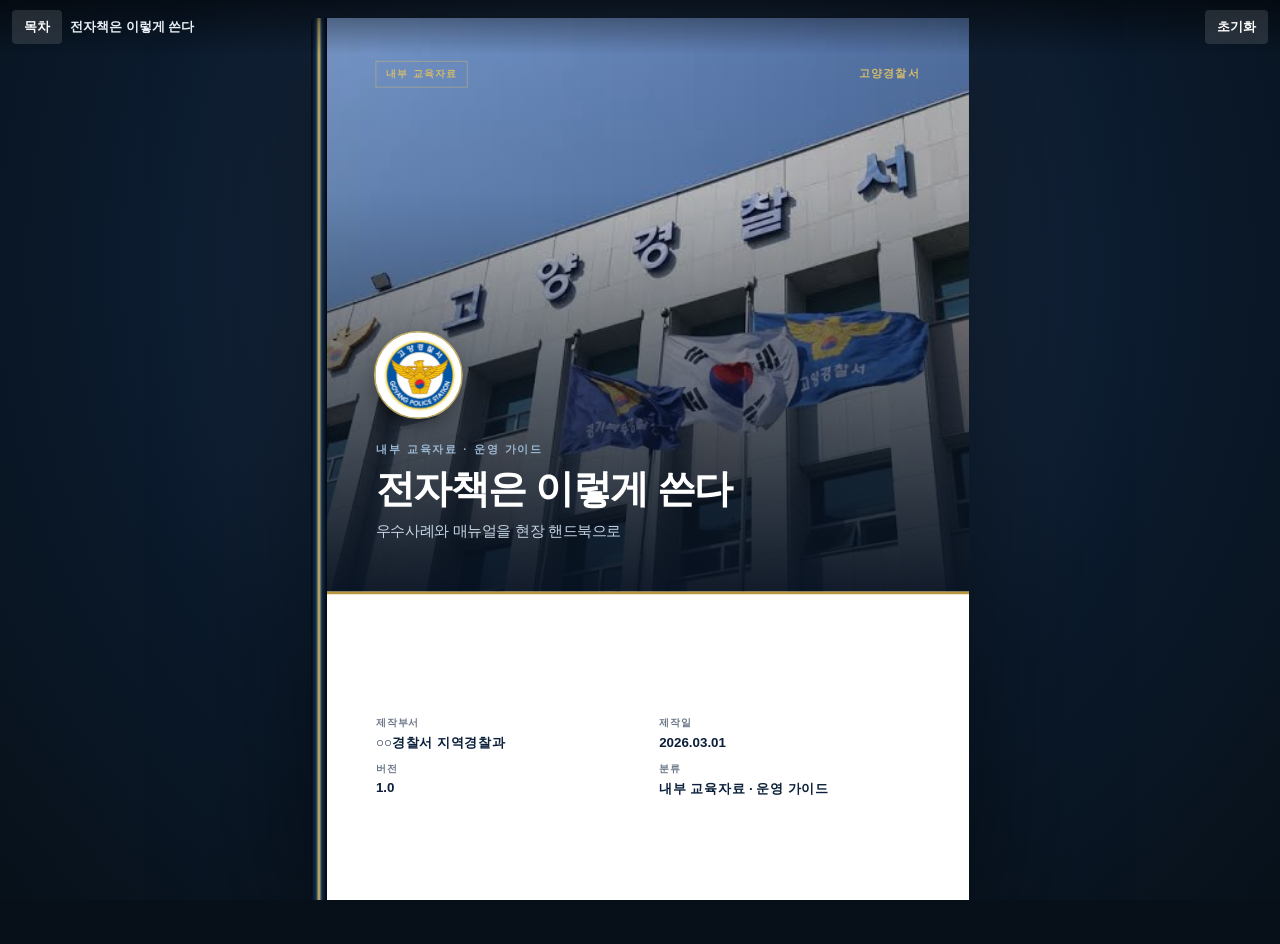
==== commit d6c72eab: "Use Goyang Police Station exterior photo as the cover" ====
--- a/book.html
+++ b/book.html
@@ -258,40 +258,45 @@
 
 /* ——— COVER ——— */
 .cover-top {
-  background: linear-gradient(165deg, var(--navy-800) 0%, var(--navy-950) 70%);
+  background: #0b1f3a;
   color: #fff;
-  padding: 18mm 16mm 14mm;
+  padding: 14mm 16mm 16mm;
   position: relative;
   overflow: hidden;
-  flex: 1.35 1 0;
+  flex: 1.55 1 0;
   min-height: 0;
   display: flex;
   flex-direction: column;
+}
+
+.cover-photo {
+  position: absolute;
+  inset: 0;
+  width: 100%;
+  height: 100%;
+  object-fit: cover;
+  object-position: center 38%;
+  z-index: 0;
 }
 
 .cover-top::before {
   content: "";
   position: absolute;
   inset: 0;
+  z-index: 1;
   background:
-    repeating-linear-gradient(
-      -18deg,
-      transparent 0 18px,
-      rgba(255, 255, 255, 0.018) 18px 19px
+    linear-gradient(
+      to top,
+      rgba(7, 18, 33, 0.94) 0%,
+      rgba(7, 18, 33, 0.55) 38%,
+      rgba(7, 18, 33, 0.18) 70%,
+      rgba(7, 18, 33, 0.08) 100%
     );
   pointer-events: none;
 }
 
 .cover-top::after {
-  content: "";
-  position: absolute;
-  right: -30mm;
-  top: -20mm;
-  width: 140mm;
-  height: 140mm;
-  border: 1px solid rgba(212, 188, 106, 0.22);
-  transform: rotate(18deg);
-  pointer-events: none;
+  display: none;
 }
 
 .cover-brand {
@@ -299,7 +304,7 @@
   align-items: center;
   justify-content: space-between;
   gap: 12px;
-  z-index: 1;
+  z-index: 2;
 }
 
 .cover-badge {
@@ -325,25 +330,25 @@
   height: 48px;
   color: var(--gold-soft);
   margin: auto 0 8mm;
-  z-index: 1;
+  z-index: 2;
 }
 
 .cover-emblem {
-  width: 42mm;
-  height: 42mm;
+  width: 28mm;
+  height: 28mm;
   object-fit: contain;
   border-radius: 50%;
   background: #fff;
-  margin: auto 0 9mm;
-  z-index: 1;
+  margin: auto 0 8mm;
+  z-index: 2;
   align-self: flex-start;
   box-shadow:
-    0 0 0 3px rgba(212, 188, 106, 0.7),
-    0 14px 36px rgba(0, 0, 0, 0.28);
+    0 0 0 2px rgba(212, 188, 106, 0.85),
+    0 10px 24px rgba(0, 0, 0, 0.35);
 }
 
 .cover-kicker {
-  z-index: 1;
+  z-index: 2;
   font-size: 13px;
   letter-spacing: 0.22em;
   text-transform: uppercase;
@@ -353,7 +358,7 @@
 }
 
 .cover-title {
-  z-index: 1;
+  z-index: 2;
   margin: 0;
   font-size: var(--fs-cover);
   font-weight: 800;
@@ -363,7 +368,7 @@
 }
 
 .cover-sub {
-  z-index: 1;
+  z-index: 2;
   margin: 12px 0 0;
   font-size: 18px;
   color: #c5d4e4;
@@ -1186,4 +1191,4 @@
 #print-root {
   display: none;
 }
-html,body.ebook{margin:0;height:100%;background:#071018;color:#e8eef4;font-family:var(--font);overflow:hidden;-webkit-text-size-adjust:100%;text-size-adjust:100%;}.desk{height:100dvh;display:flex;align-items:center;justify-content:center;padding:22px 18px;padding-top:max(22px,env(safe-area-inset-top));padding-bottom:max(22px,env(safe-area-inset-bottom));background:radial-gradient(ellipse at 50% 28%,#243a58 0%,#0b1a2c 58%,#071018 100%);}.book{display:flex;align-items:stretch;max-width:100%;filter:drop-shadow(0 28px 70px rgba(0,0,0,.5));}.spine{width:16px;flex:0 0 16px;border-radius:5px 0 0 5px;background:linear-gradient(90deg,#050b14 0%,#123052 32%,#d4bc6a 50%,#123052 68%,#050b14 100%);box-shadow:inset -2px 0 6px rgba(0,0,0,.35);}.leaf{background:#fff;position:relative;overflow:hidden;}.leaf-fit{overflow:hidden;transform-origin:top left;}.leaf-pages{width:210mm;}.ebook-page{display:none;box-shadow:none;}.ebook-page.is-open{display:flex;overflow:auto;-webkit-overflow-scrolling:touch;}body.ebook .page-inner{overflow:visible;flex:0 0 auto;min-height:min-content;height:auto;}body.ebook .page-body,body.ebook .page-body .blk,body.ebook .flow,body.ebook .flow-step,body.ebook .flow-card,body.ebook .dodont,body.ebook .law-card,body.ebook .check-group{flex:0 0 auto;min-height:min-content;height:auto;overflow:visible;}body.ebook .flow{gap:10px;justify-content:flex-start;}body.ebook .flow-card{overflow:hidden;}body.ebook .page-end{margin-top:12px;}.hud{position:fixed;left:0;right:0;top:0;z-index:20;display:flex;align-items:center;gap:8px;padding:10px 12px;padding-top:max(10px,env(safe-area-inset-top));background:linear-gradient(to bottom,rgba(0,0,0,.5),transparent);transition:opacity .25s;}.hud button{height:34px;padding:0 12px;border:0;border-radius:4px;background:rgba(255,255,255,.12);color:#fff;font-weight:700;font-size:13px;}.hud-title{flex:1;min-width:0;font-size:13px;font-weight:800;white-space:nowrap;overflow:hidden;text-overflow:ellipsis;}.pg-float{position:fixed;left:50%;bottom:max(10px,env(safe-area-inset-bottom));transform:translateX(-50%);z-index:16;font-size:12px;letter-spacing:.14em;color:rgba(255,255,255,.55);font-variant-numeric:tabular-nums;pointer-events:none;}body.hud-off .hud{background:transparent;}body.hud-off .hud-title{opacity:0;}.toc{display:none;position:fixed;inset:0;z-index:30;background:rgba(5,11,20,.55);}body.toc-open .toc{display:block;}.toc nav{position:absolute;left:0;top:0;bottom:0;width:min(86vw,340px);background:#f3efe6;color:#1c2430;overflow:auto;padding:18px 14px 32px;padding-top:max(18px,env(safe-area-inset-top));box-shadow:12px 0 40px rgba(0,0,0,.25);}.toc h2{margin:0 0 12px;font-size:12px;letter-spacing:.16em;text-transform:uppercase;color:#8a7340;}.toc a{display:block;padding:10px 8px;border-top:1px solid #e6dfd0;color:#1c2430;text-decoration:none;font-size:14px;}.toc a.ch{font-weight:800;color:#0b1f3a;margin-top:6px;border-top:0;}.toc a.is-on{background:#0b1f3a;color:#fff;}.blk-tools{display:none!important;}@media (max-width:720px){.desk{padding:0;align-items:stretch;}.book{width:100%;height:100dvh;filter:none;}.spine{display:none;}.leaf,.leaf-fit,.leaf-pages{width:100%!important;height:100%!important;max-height:100%!important;transform:none!important;overflow:hidden!important;}.ebook-page.is-open{width:100%!important;height:100%!important;max-height:100%!important;}.cover-top{min-height:0!important;padding:28px 20px 18px!important;flex:none!important;}.cover-bottom{padding:16px 20px 20px!important;flex:none!important;}.cover-mark{margin:20px 0 16px!important;}.cover-emblem{width:92px!important;height:92px!important;margin:18px 0 16px!important;}.cover-title{max-width:none!important;}.page-inner{padding:18px 16px 10px!important;}.page-footer{padding:0 16px max(12px,env(safe-area-inset-bottom));}.ch-title{max-width:none!important;}.dodont,.cover-bottom{grid-template-columns:1fr!important;}.law-grid{grid-template-columns:1fr!important;}.pg-float{display:none;}}@media print{html,body.ebook{overflow:visible!important;height:auto!important;background:#fff!important;} .hud,.toc,.spine,.pg-float{display:none!important;} .desk,.book,.leaf,.leaf-fit,.leaf-pages{display:block!important;height:auto!important;width:auto!important;max-width:none!important;transform:none!important;filter:none!important;box-shadow:none!important;background:#fff!important;padding:0!important;} .ebook-page{display:flex!important;width:210mm!important;height:297mm!important;max-height:297mm!important;overflow:hidden!important;page-break-after:always;break-after:page;} .ebook-page:last-child{page-break-after:auto;} .cover-top{min-height:148mm!important;padding:22mm 16mm 16mm!important;} .page-inner{padding:var(--page-pad-y) var(--page-pad-x) 6mm!important;overflow:hidden!important;}}</style></head><body class="ebook"><header class="hud"><button type="button" id="tocbtn">목차</button><div class="hud-title">전자책은 이렇게 쓴다</div><button type="button" id="resetbtn">초기화</button></header><div class="toc" id="toc"><nav><h2>목차</h2><a href="#p1" class="" data-i="0">전자책은 이렇게 쓴다</a><a href="#p2" class="" data-i="1">목차</a><a href="#p3" class=" ch" data-i="2">CHAPTER 01  무엇을 넣는가</a><a href="#p4" class="" data-i="3">이 책의 위치</a><a href="#p5" class="" data-i="4">넣는 우선순위</a><a href="#p6" class="" data-i="5">원문은 잘라서 넣는다</a><a href="#p7" class=" ch" data-i="6">CHAPTER 02  우수사례는 교훈 카드</a><a href="#p8" class="" data-i="7">사례를 넣는 법</a><a href="#p9" class="" data-i="8">가상 사례 · 주취 난동</a><a href="#p10" class="" data-i="9">가상 사례 · 스토킹 대기</a><a href="#p11" class="" data-i="10">가상 사례 · 현장 보존</a><a href="#p12" class="" data-i="11">사례 작성 DO / DON'T</a><a href="#p13" class=" ch" data-i="12">CHAPTER 03  얇게, 자주 개정한다</a><a href="#p14" class="" data-i="13">네 권으로 나눈다</a><a href="#p15" class="" data-i="14">누가 쓰는가</a><a href="#p16" class="" data-i="15">운영 DO / DON'T</a><a href="#p17" class="" data-i="16">배포 전 체크리스트</a><a href="#p18" class="" data-i="17">원문은 어디에 두는가</a><a href="#p19" class="" data-i="18">이것만은 기억하세요</a></nav></div><div class="desk" id="desk"><div class="book" id="book"><div class="spine" aria-hidden="true"></div><div class="leaf"><div class="leaf-fit" id="leaf-fit"><div class="leaf-pages" id="leaf-pages"><article class="ebook-page is-open is-cover" id="p1" data-index="0" data-page-id="page_17fjagnwt"><div class="cover-top"><div class="cover-brand"><div class="cover-badge">내부 교육자료</div><div class="cover-org">고양경찰서</div></div><img class="cover-emblem" src="[data-uri]" alt="고양경찰서 휘장"><div class="cover-kicker">내부 교육자료 · 운영 가이드</div><h1 class="cover-title">전자책은 이렇게 쓴다</h1><p class="cover-sub">우수사례와 매뉴얼을 현장 핸드북으로</p></div><hr class="cover-rule"><div class="cover-bottom"><div class="meta-cell"><span class="k">제작부서</span><span class="v">○○경찰서 지역경찰과</span></div><div class="meta-cell"><span class="k">제작일</span><span class="v">2026.03.01</span></div><div class="meta-cell"><span class="k">버전</span><span class="v">1.0</span></div><div class="meta-cell"><span class="k">분류</span><span class="v">내부 교육자료 · 운영 가이드</span></div></div></article><article class="ebook-page" id="p2" data-index="1" data-page-id="page_kg6zx6nwt"><div class="page-inner"><div class="toc-head"><h1 class="pg-title">목차</h1><span class="kicker">CONTENTS</span></div><div class="toc-list"><div class="toc-ch"><span class="no">CHAPTER 01</span><span>무엇을 넣는가</span></div><div class="toc-row"><span>이 책의 위치</span><span class="dots"></span><span class="num">04</span></div><div class="toc-row"><span>넣는 우선순위</span><span class="dots"></span><span class="num">05</span></div><div class="toc-row"><span>원문은 잘라서 넣는다</span><span class="dots"></span><span class="num">06</span></div><div class="toc-ch"><span class="no">CHAPTER 02</span><span>우수사례는 교훈 카드</span></div><div class="toc-row"><span>사례를 넣는 법</span><span class="dots"></span><span class="num">08</span></div><div class="toc-row"><span>가상 사례 · 주취 난동</span><span class="dots"></span><span class="num">09</span></div><div class="toc-row"><span>가상 사례 · 스토킹 대기</span><span class="dots"></span><span class="num">10</span></div><div class="toc-row"><span>가상 사례 · 현장 보존</span><span class="dots"></span><span class="num">11</span></div><div class="toc-row"><span>사례 작성 DO / DON'T</span><span class="dots"></span><span class="num">12</span></div><div class="toc-ch"><span class="no">CHAPTER 03</span><span>얇게, 자주 개정한다</span></div><div class="toc-row"><span>네 권으로 나눈다</span><span class="dots"></span><span class="num">14</span></div><div class="toc-row"><span>누가 쓰는가</span><span class="dots"></span><span class="num">15</span></div><div class="toc-row"><span>운영 DO / DON'T</span><span class="dots"></span><span class="num">16</span></div><div class="toc-row"><span>배포 전 체크리스트</span><span class="dots"></span><span class="num">17</span></div><div class="toc-row"><span>원문은 어디에 두는가</span><span class="dots"></span><span class="num">18</span></div><div class="toc-row"><span>이것만은 기억하세요</span><span class="dots"></span><span class="num">19</span></div></div></div><div class="page-footer"><span class="brand-mini">내부 교육자료 · 운영 가이드</span><span class="pg-num">02 / 19</span></div></article><article class="ebook-page chapter-page is-navy" id="p3" data-index="2" data-page-id="page_xrgicpnwu"><div class="page-inner"><div class="ch-index">CHAPTER</div><div class="ch-no">01</div><h1 class="ch-title">무엇을 넣는가</h1><div class="blk learn-box"><div class="learn-label">이 Chapter에서 배울 내용</div><div class="learn-items"><div class="learn-item"><span class="n">01</span><span class="t" data-index="0">긴 매뉴얼을 통째로 옮기지 않는다.</span></div><div class="learn-item"><span class="n">02</span><span class="t" data-index="1">자주 하는 일, 자주 틀리는 일부터 넣는다.</span></div><div class="learn-item"><span class="n">03</span><span class="t" data-index="2">한 페이지에 핵심 메시지 하나만 남긴다.</span></div></div></div></div><div class="page-footer"><span class="brand-mini">내부 교육자료 · 운영 가이드</span><span class="pg-num">03 / 19</span></div></article><article class="ebook-page" id="p4" data-index="3" data-page-id="page_6cz78fnwv"><div class="page-inner content-stack"><header class="page-head"><div class="kicker">기본 교육</div><h1 class="pg-title size-md">이 책의 위치</h1><div class="blk point-bar"><div class="tag">POINT</div><div class="txt">전자책은 매뉴얼 대체본이 아니다. 현장에서 꺼내는 실행층이다.</div></div></header><div class="page-body"><div class="blk"><div class="h-block">기록용과 실행용을 가른다</div></div><div class="blk"><ul class="bullets edit-list"><li data-index="0">결과보고·법령 전문은 원래 파일에 둔다.</li><li data-index="1">전자책에는 지금 할 행동만 남긴다.</li><li data-index="2">열어도 행동이 안 바뀌면 그 페이지는 뺀다.</li></ul></div><div class="blk callout is-tip"><div class="side">TIP</div><div class="body">직원이 출동 전에 펼치는가가 성공 기준이다.</div></div></div><footer class="page-end"><div class="blk summary-ribbon"><div class="tag">한줄 요약</div><div class="txt">검색하는 자료가 아니라 손에 익은 짧은 카드다.</div></div></footer></div><div class="page-footer"><span class="brand-mini">내부 교육자료 · 운영 가이드</span><span class="pg-num">04 / 19</span></div></article><article class="ebook-page" id="p5" data-index="4" data-page-id="page_a1ljm3nwv"><div class="page-inner content-stack"><header class="page-head"><div class="kicker">기본 교육</div><h1 class="pg-title size-md">넣는 우선순위</h1><div class="blk point-bar"><div class="tag">POINT</div><div class="txt">매일 하고, 실수 비용이 큰 일부터 전자책으로 만든다.</div></div></header><div class="page-body"><div class="blk"><div class="h-block">이 순서로 고른다</div></div><div class="blk"><ul class="bullets edit-list"><li data-index="0">1순위: 112 초동, 분리, 현장 보존</li><li data-index="1">2순위: 우수사례를 교훈 한 줄로</li><li data-index="2">3순위: 매뉴얼에서 자주 틀리는 구간</li><li data-index="3">4순위: 새 제도에서 바뀐 행동만</li></ul></div><div class="blk callout is-warning"><div class="side">주의</div><div class="body">연간 사례 30건을 한 권에 넣으면 아무도 열지 않는다.</div></div></div><footer class="page-end"><div class="blk summary-ribbon"><div class="tag">한줄 요약</div><div class="txt">자주 하는 일, 자주 틀리는 일이 1순위다.</div></div></footer></div><div class="page-footer"><span class="brand-mini">내부 교육자료 · 운영 가이드</span><span class="pg-num">05 / 19</span></div></article><article class="ebook-page" id="p6" data-index="5" data-page-id="page_vubrdgnwv"><div class="page-inner content-stack"><header class="page-head"><div class="kicker">기본 교육</div><h1 class="pg-title size-md">원문은 잘라서 넣는다</h1><div class="blk point-bar"><div class="tag">POINT</div><div class="txt">긴 원문 목차를 옮기지 말고, 현장에서 헷갈리는 지점만 자른다.</div></div></header><div class="page-body"><div class="blk"><div class="h-block">전자책에 남길 것</div></div><div class="blk"><ul class="bullets edit-list"><li data-index="0">현장에서 던질 판단 질문 한 줄</li><li data-index="1">하면 안 되는 행동 두세 개</li><li data-index="2">원문 자료 이름과 위치 한 줄</li></ul></div><div class="blk callout is-tip"><div class="side">TIP</div><div class="body">원문은 별도 파일에 두고, 전자책에는 질문만 둔다.</div></div></div><footer class="page-end"><div class="blk summary-ribbon"><div class="tag">한줄 요약</div><div class="txt">원문은 통째가 아니라 자주 틀리는 쪽만 옮긴다.</div></div></footer></div><div class="page-footer"><span class="brand-mini">내부 교육자료 · 운영 가이드</span><span class="pg-num">06 / 19</span></div></article><article class="ebook-page chapter-page is-navy" id="p7" data-index="6" data-page-id="page_a7kdngnwv"><div class="page-inner"><div class="ch-index">CHAPTER</div><div class="ch-no">02</div><h1 class="ch-title">우수사례는 교훈 카드</h1><div class="blk learn-box"><div class="learn-label">이 Chapter에서 배울 내용</div><div class="learn-items"><div class="learn-item"><span class="n">01</span><span class="t" data-index="0">경위 나열이 아니라 다음 판단 규칙을 남긴다.</span></div><div class="learn-item"><span class="n">02</span><span class="t" data-index="1">한 사례는 반드시 한 페이지다.</span></div><div class="learn-item"><span class="n">03</span><span class="t" data-index="2">교훈이 한 줄로 안 나오면 넣지 않는다.</span></div></div></div></div><div class="page-footer"><span class="brand-mini">내부 교육자료 · 운영 가이드</span><span class="pg-num">07 / 19</span></div></article><article class="ebook-page" id="p8" data-index="7" data-page-id="page_g14r84nwv"><div class="page-inner content-stack"><header class="page-head"><div class="kicker">기본 교육</div><h1 class="pg-title size-md">사례를 넣는 법</h1><div class="blk point-bar"><div class="tag">POINT</div><div class="txt">우수사례의 목적은 자랑이 아니라 다음에도 같은 판단을 하는 것이다.</div></div></header><div class="page-body"><div class="blk"><div class="h-block">남기는 여섯 칸</div></div><div class="blk"><ul class="bullets edit-list"><li data-index="0">사건 발생, 현장 상황, 경찰관 판단</li><li data-index="1">조치, 결과, LESSON LEARNED</li><li data-index="2">교훈 한 줄이 없으면 그 사례는 보류한다</li></ul></div><div class="blk callout is-warning"><div class="side">주의</div><div class="body">실명·사건번호·연락처는 쓰지 말고 가상으로 바꾼다.</div></div></div><footer class="page-end"><div class="blk summary-ribbon"><div class="tag">한줄 요약</div><div class="txt">잘했다는 문장보다 다음에 할 행동을 남긴다.</div></div></footer></div><div class="page-footer"><span class="brand-mini">내부 교육자료 · 운영 가이드</span><span class="pg-num">08 / 19</span></div></article><article class="ebook-page" id="p9" data-index="8" data-page-id="page_s8dc5pnww"><div class="page-inner content-stack"><header class="page-head"><div class="kicker">사건 사례</div><h1 class="pg-title size-md">가상 사례 · 주취 난동</h1><div class="blk point-bar"><div class="tag">POINT</div><div class="txt">주취는 양형 사유가 아니라 현장 위험 요소다.</div></div></header><div class="page-body"><div class="blk"><div class="flow"><div class="flow-step"><div class="flow-rail"><div class="flow-dot">1</div></div><div class="flow-card"><div class="lab" data-index="0">사건 발생</div><div class="txt" data-index="0">심야 상가 앞 주취 난동 112 신고. 유리컵이 깨졌다는 정보가 있었다.</div></div></div><div class="flow-step"><div class="flow-rail"><div class="flow-dot">2</div></div><div class="flow-card"><div class="lab" data-index="1">현장 상황</div><div class="txt" data-index="1">상대가 큰 소리로 항의하며 길을 막고 있었다. 통행인과 거리가 가까웠다.</div></div></div><div class="flow-step"><div class="flow-rail"><div class="flow-dot">3</div></div><div class="flow-card"><div class="lab" data-index="2">경찰관 판단</div><div class="txt" data-index="2">말다툼을 이기려 하지 않고, 2차 피해 공간부터 비우기로 했다.</div></div></div><div class="flow-step"><div class="flow-rail"><div class="flow-dot">4</div></div><div class="flow-card"><div class="lab" data-index="3">조치</div><div class="txt" data-index="3">주변을 먼저 물렸다. 거리를 유지한 채 두 명이 제지하고 구급을 요청했다.</div></div></div><div class="flow-step"><div class="flow-rail"><div class="flow-dot">5</div></div><div class="flow-card"><div class="lab" data-index="4">결과</div><div class="txt" data-index="4">설득으로 끝내지 않고 위해를 차단한 뒤 인계했다.</div></div></div><div class="flow-step"><div class="flow-rail"><div class="flow-dot">6</div></div><div class="flow-card"><div class="lab" data-index="5">LESSON LEARNED</div><div class="txt" data-index="5">취해서 그렇다는 설명과 별개로, 조치는 취하지 않은 폭력과 같은 기준으로 한다.</div></div></div></div></div></div><footer class="page-end"><div class="blk summary-ribbon"><div class="tag">한줄 요약</div><div class="txt">주취 현장의 목표는 설득이 아니라 위해 차단이다.</div></div></footer></div><div class="page-footer"><span class="brand-mini">내부 교육자료 · 운영 가이드</span><span class="pg-num">09 / 19</span></div></article><article class="ebook-page" id="p10" data-index="9" data-page-id="page_2hd73dnww"><div class="page-inner content-stack"><header class="page-head"><div class="kicker">사건 사례</div><h1 class="pg-title size-md">가상 사례 · 스토킹 대기</h1><div class="blk point-bar"><div class="tag">POINT</div><div class="txt">한 번의 시비가 아니라 반복·대기·감시가 보이면 관점을 바꾼다.</div></div></header><div class="page-body"><div class="blk"><div class="flow"><div class="flow-step"><div class="flow-rail"><div class="flow-dot">1</div></div><div class="flow-card"><div class="lab" data-index="0">사건 발생</div><div class="txt" data-index="0">피해자가 전 연인이 직장 앞에서 기다린다고 신고하였다.</div></div></div><div class="flow-step"><div class="flow-rail"><div class="flow-dot">2</div></div><div class="flow-card"><div class="lab" data-index="1">현장 상황</div><div class="txt" data-index="1">상대가 출입구 근처에서 서 있었다. 메시지 횟수가 많다는 진술이 있었다.</div></div></div><div class="flow-step"><div class="flow-rail"><div class="flow-dot">3</div></div><div class="flow-card"><div class="lab" data-index="2">경찰관 판단</div><div class="txt" data-index="2">사적 분쟁으로 넘기지 않았다. 같은 장소의 반복 대기를 위험 신호로 보았다.</div></div></div><div class="flow-step"><div class="flow-rail"><div class="flow-dot">4</div></div><div class="flow-card"><div class="lab" data-index="3">조치</div><div class="txt" data-index="3">접근 자체를 기록했다. 패턴과 시간대를 남기고 보호 안내를 하였다.</div></div></div><div class="flow-step"><div class="flow-rail"><div class="flow-dot">5</div></div><div class="flow-card"><div class="lab" data-index="4">결과</div><div class="txt" data-index="4">당일 만남 한 번으로 종결하지 않고 반복 여부를 보고서에 남겼다.</div></div></div><div class="flow-step"><div class="flow-rail"><div class="flow-dot">6</div></div><div class="flow-card"><div class="lab" data-index="5">LESSON LEARNED</div><div class="txt" data-index="5">전 연인이라는 관계는 완화 사유가 아니다. 접근 자체를 위험으로 평가한다.</div></div></div></div></div></div><footer class="page-end"><div class="blk summary-ribbon"><div class="tag">한줄 요약</div><div class="txt">한 번의 만남이 아니라 패턴을 기록한다.</div></div></footer></div><div class="page-footer"><span class="brand-mini">내부 교육자료 · 운영 가이드</span><span class="pg-num">10 / 19</span></div></article><article class="ebook-page" id="p11" data-index="10" data-page-id="page_f5ssq1nww"><div class="page-inner content-stack"><header class="page-head"><div class="kicker">사건 사례</div><h1 class="pg-title size-md">가상 사례 · 현장 보존</h1><div class="blk point-bar"><div class="tag">POINT</div><div class="txt">초동에서 만진 물건은 나중에 설명이 필요해진다.</div></div></header><div class="page-body"><div class="blk"><div class="flow"><div class="flow-step"><div class="flow-rail"><div class="flow-dot">1</div></div><div class="flow-card"><div class="lab" data-index="0">사건 발생</div><div class="txt" data-index="0">공동주택 가정폭력 신고. 거실에 깨진 컵과 쓰러진 의자가 있었다.</div></div></div><div class="flow-step"><div class="flow-rail"><div class="flow-dot">2</div></div><div class="flow-card"><div class="lab" data-index="1">현장 상황</div><div class="txt" data-index="1">통행에 큰 방해는 없었다. 피해자는 빨리 치워 달라고 하였다.</div></div></div><div class="flow-step"><div class="flow-rail"><div class="flow-dot">3</div></div><div class="flow-card"><div class="lab" data-index="2">경찰관 판단</div><div class="txt" data-index="2">생명·안전에 필요 없는 이동은 하지 않기로 했다. 위치를 먼저 남기기로 했다.</div></div></div><div class="flow-step"><div class="flow-rail"><div class="flow-dot">4</div></div><div class="flow-card"><div class="lab" data-index="3">조치</div><div class="txt" data-index="3">사진을 남기고 치우지 않았다. 목격자 연락처를 현장에서 받았다.</div></div></div><div class="flow-step"><div class="flow-rail"><div class="flow-dot">5</div></div><div class="flow-card"><div class="lab" data-index="4">결과</div><div class="txt" data-index="4">현장 수습이 아니라 현장 보존으로 인계하였다.</div></div></div><div class="flow-step"><div class="flow-rail"><div class="flow-dot">6</div></div><div class="flow-card"><div class="lab" data-index="5">LESSON LEARNED</div><div class="txt" data-index="5">현장을 깨끗하게 만드는 것이 초동조치가 아니다.</div></div></div></div></div></div><footer class="page-end"><div class="blk summary-ribbon"><div class="tag">한줄 요약</div><div class="txt">필요한 것만 만지고, 만졌으면 왜 만졌는지 남긴다.</div></div></footer></div><div class="page-footer"><span class="brand-mini">내부 교육자료 · 운영 가이드</span><span class="pg-num">11 / 19</span></div></article><article class="ebook-page" id="p12" data-index="11" data-page-id="page_fzcf4znww"><div class="page-inner content-stack"><header class="page-head"><div class="kicker">DO / DON'T</div><h1 class="pg-title size-md">사례 작성 DO / DON'T</h1></header><div class="page-body"><div class="blk"><div class="dodont"><div class="col-do"><div class="col-head">DO · 해야 할 행동</div><div class="col-body"><ul class="bullets edit-list"><li data-index="0">한 사례를 한 페이지로 줄인다.</li><li data-index="1">판단과 조치를 시간 순으로 적는다.</li><li data-index="2">교훈을 한 줄 명령형으로 남긴다.</li><li data-index="3">개인정보는 가상으로 바꾼다.</li></ul></div></div><div class="col-dont"><div class="col-head">DON'T · 하면 안 되는 행동</div><div class="col-body"><ul class="bullets edit-list"><li data-index="0">공적조서·표창 문안을 그대로 붙이지 않는다.</li><li data-index="1">경위를 소설처럼 길게 쓰지 않는다.</li><li data-index="2">실명과 사건번호를 남기지 않는다.</li><li data-index="3">교훈 없이 결과만 자랑하지 않는다.</li></ul></div></div></div></div></div><footer class="page-end"><div class="blk summary-ribbon"><div class="tag">한줄 요약</div><div class="txt">사례집은 실적 모음이 아니라 다음 출동의 판단 카드다.</div></div></footer></div><div class="page-footer"><span class="brand-mini">내부 교육자료 · 운영 가이드</span><span class="pg-num">12 / 19</span></div></article><article class="ebook-page chapter-page is-navy" id="p13" data-index="12" data-page-id="page_ek3ybunww"><div class="page-inner"><div class="ch-index">CHAPTER</div><div class="ch-no">03</div><h1 class="ch-title">얇게, 자주 개정한다</h1><div class="blk learn-box"><div class="learn-label">이 Chapter에서 배울 내용</div><div class="learn-items"><div class="learn-item"><span class="n">01</span><span class="t" data-index="0">대작 한 권보다 얇은 시리즈가 다시 열린다.</span></div><div class="learn-item"><span class="n">02</span><span class="t" data-index="1">이달의 교훈은 월 1권, 사례 3건이면 충분하다.</span></div><div class="learn-item"><span class="n">03</span><span class="t" data-index="2">경고가 뜨는 쪽은 아직 현장용이 아니다.</span></div></div></div></div><div class="page-footer"><span class="brand-mini">내부 교육자료 · 운영 가이드</span><span class="pg-num">13 / 19</span></div></article><article class="ebook-page" id="p14" data-index="13" data-page-id="page_dfuvc2nww"><div class="page-inner content-stack"><header class="page-head"><div class="kicker">기본 교육</div><h1 class="pg-title size-md">네 권으로 나눈다</h1><div class="blk point-bar"><div class="tag">POINT</div><div class="txt">서 전체 모음집이 아니라 직무에 맞는 얇은 책을 여러 권 만든다.</div></div></header><div class="page-body"><div class="blk"><div class="h-block">권 구성</div></div><div class="blk"><ul class="bullets edit-list"><li data-index="0">현장 핸드북: 반기 개정, 15~25쪽</li><li data-index="1">이달의 교훈: 매달, 사례 3~5건</li><li data-index="2">제도 속보: 바뀐 행동만 4~8쪽</li><li data-index="3">법령 카드: 취지와 질문만 2~4쪽</li></ul></div><div class="blk callout is-tip"><div class="side">TIP</div><div class="body">첫 달은 핸드북 1권, 사례 3건, 체크리스트 1쪽이면 충분하다.</div></div></div><footer class="page-end"><div class="blk summary-ribbon"><div class="tag">한줄 요약</div><div class="txt">목표는 100쪽이 아니라 출동 전에 펼치는 책 한 권이다.</div></div></footer></div><div class="page-footer"><span class="brand-mini">내부 교육자료 · 운영 가이드</span><span class="pg-num">14 / 19</span></div></article><article class="ebook-page" id="p15" data-index="14" data-page-id="page_izot6cnww"><div class="page-inner content-stack"><header class="page-head"><div class="kicker">기본 교육</div><h1 class="pg-title size-md">누가 쓰는가</h1><div class="blk point-bar"><div class="tag">POINT</div><div class="txt">현장은 짧게 적고, 담당은 문장을 자르고, 책임자는 행동 변화만 본다.</div></div></header><div class="page-body"><div class="blk"><div class="h-block">역할</div></div><div class="blk"><ul class="bullets edit-list"><li data-index="0">지구대: 헷갈린 점과 사례 핵심만 적는다.</li><li data-index="1">교육 담당: 마스터 프롬프트로 초안을 뽑는다.</li><li data-index="2">과 책임자: 이 페이지를 보면 행동이 바뀌는가만 확인한다.</li></ul></div><div class="blk callout is-warning"><div class="side">주의</div><div class="body">한 페이지에 문장 7개를 넘기면 아직 안 자른 것이다.</div></div></div><footer class="page-end"><div class="blk summary-ribbon"><div class="tag">한줄 요약</div><div class="txt">작성은 짧게, 편집은 더 짧게, 배포는 행동이 바뀔 때만.</div></div></footer></div><div class="page-footer"><span class="brand-mini">내부 교육자료 · 운영 가이드</span><span class="pg-num">15 / 19</span></div></article><article class="ebook-page" id="p16" data-index="15" data-page-id="page_ps6dyunww"><div class="page-inner content-stack"><header class="page-head"><div class="kicker">DO / DON'T</div><h1 class="pg-title size-md">운영 DO / DON'T</h1></header><div class="page-body"><div class="blk"><div class="dodont"><div class="col-do"><div class="col-head">DO · 해야 할 행동</div><div class="col-body"><ul class="bullets edit-list"><li data-index="0">마스터 프롬프트에 원문을 넣고 초안을 받는다.</li><li data-index="1">검토 경고가 뜬 페이지부터 고친다.</li><li data-index="2">직무별로 책을 나눈다.</li><li data-index="3">구버전은 회수하고 버전을 표지에 남긴다.</li></ul></div></div><div class="col-dont"><div class="col-head">DON'T · 하면 안 되는 행동</div><div class="col-body"><ul class="bullets edit-list"><li data-index="0">수사매뉴얼 전체를 디지털화하지 않는다.</li><li data-index="1">한 권에 서 업무를 다 담지 않는다.</li><li data-index="2">한 번 만들고 개정하지 않은 채 두지 않는다.</li><li data-index="3">개인이 식별되는 사건을 넣지 않는다.</li></ul></div></div></div></div></div><footer class="page-end"><div class="blk summary-ribbon"><div class="tag">한줄 요약</div><div class="txt">전자책은 쌓을수록가 아니라 줄어들수록 좋아진다.</div></div></footer></div><div class="page-footer"><span class="brand-mini">내부 교육자료 · 운영 가이드</span><span class="pg-num">16 / 19</span></div></article><article class="ebook-page" id="p17" data-index="16" data-page-id="page_09mg0tnww"><div class="page-inner content-stack"><header class="page-head"><div class="kicker">체크리스트</div><h1 class="pg-title size-md">배포 전 체크리스트</h1></header><div class="page-body"><div class="blk"><div class="check-group"><h3>확인사항</h3><ul><li class=""><span class="box" data-index="0"></span><span data-index="0">한 페이지에 핵심이 하나인가</span></li><li class=""><span class="box" data-index="1"></span><span data-index="1">핵심포인트와 한줄 요약이 있는가</span></li><li class=""><span class="box" data-index="2"></span><span data-index="2">실제 이름·사건번호가 없는가</span></li></ul></div><div class="check-group"><h3>조치사항</h3><ul><li class=""><span class="box" data-index="0"></span><span data-index="0">긴 문장을 잘랐는가</span></li><li class=""><span class="box" data-index="1"></span><span data-index="1">검토 경고 페이지를 고쳤는가</span></li><li class=""><span class="box" data-index="2"></span><span data-index="2">표지 부서·날짜·버전을 넣었는가</span></li></ul></div><div class="check-group"><h3>보고사항</h3><ul><li class=""><span class="box" data-index="0"></span><span data-index="0">배포 대상 부서를 정했는가</span></li><li class=""><span class="box" data-index="1"></span><span data-index="1">구버전 회수 방법을 정했는가</span></li></ul></div><div class="check-group"><h3>증거확보</h3><ul><li class=""><span class="box" data-index="0"></span><span data-index="0">JSON 백업을 저장했는가</span></li></ul></div><div class="check-group"><h3>후속조치</h3><ul><li class=""><span class="box" data-index="0"></span><span data-index="0">다음 개정 시점을 적었는가</span></li><li class=""><span class="box" data-index="1"></span><span data-index="1">원문 매뉴얼 위치를 안내했는가</span></li></ul></div></div></div><footer class="page-end"><div class="blk summary-ribbon"><div class="tag">한줄 요약</div><div class="txt">경고가 남은 채 배포하지 않는다.</div></div></footer></div><div class="page-footer"><span class="brand-mini">내부 교육자료 · 운영 가이드</span><span class="pg-num">17 / 19</span></div></article><article class="ebook-page" id="p18" data-index="17" data-page-id="page_i6uwvhnww"><div class="page-inner content-stack"><header class="page-head"><div class="kicker">법령 / 참고</div><h1 class="pg-title size-md">원문은 어디에 두는가</h1></header><div class="page-body"><div class="blk"><div class="law-card"><div class="law-name">관련 법령</div><div class="law-grid"><div class="law-cell"><div class="lab">핵심 내용</div><div class="txt">이 전자책은 교육용 핸드북이다. 현행 법령·청 훈령·서 매뉴얼이 항상 우선한다.</div></div><div class="law-cell"><div class="lab">현장에서는 이렇게 적용</div><div class="txt">판단이 급하면 전자책의 질문부터 본다. 강제수사·긴급조치의 적법성은 최신 조문과 내부 매뉴얼로 확인한다.</div></div><div class="law-cell"><div class="lab">주의할 점</div><div class="txt">전자책 문장만으로 처분 근거를 단정하지 않는다. 구버전 자료는 교육에 쓰지 않는다.</div></div></div><details class="law-original"><summary>원문 펼치기</summary><div class="orig">원문이 있으면 여기에 붙여 넣습니다.</div></details></div></div></div><footer class="page-end"><div class="blk summary-ribbon"><div class="tag">한줄 요약</div><div class="txt">전자책은 보조다. 최종 근거는 현행 법령과 내부 매뉴얼이다.</div></div></footer></div><div class="page-footer"><span class="brand-mini">내부 교육자료 · 운영 가이드</span><span class="pg-num">18 / 19</span></div></article><article class="ebook-page" id="p19" data-index="18" data-page-id="page_x4v1lvnww"><div class="page-inner content-stack"><header class="page-head remember-head"><div class="remember-mark">5</div><div><div class="kicker">REMEMBER</div><h1 class="pg-title size-md">이것만은 기억하세요</h1></div></header><div class="page-body remember-list"><div class="remember-item"><div class="n">01</div><div class="t" data-index="0">전자책은 매뉴얼 창고가 아니라 현장 판단 카드다.</div></div><div class="remember-item"><div class="n">02</div><div class="t" data-index="1">우수사례는 교훈 한 줄이 남으면 성공이다.</div></div><div class="remember-item"><div class="n">03</div><div class="t" data-index="2">매뉴얼은 자주 틀리는 구간만 잘라 넣는다.</div></div><div class="remember-item"><div class="n">04</div><div class="t" data-index="3">얇은 책을 자주 고치는 편이 한 권 대작보다 낫다.</div></div><div class="remember-item"><div class="n">05</div><div class="t" data-index="4">경고가 뜨는 페이지는 아직 배포할 것이 아니다.</div></div></div></div><div class="page-footer"><span class="brand-mini">내부 교육자료 · 운영 가이드</span><span class="pg-num">19 / 19</span></div></article></div></div></div></div></div><div class="pg-float" id="pg">1 / 1</div><script>(function(){var pages=[].slice.call(document.querySelectorAll('.ebook-page'));var i=0;var swiped=false;var key='police-ebook:'+"전자책은 이렇게 쓴다";var fitEl=document.getElementById('leaf-fit');var pagesEl=document.getElementById('leaf-pages');function phone(){return window.matchMedia('(max-width:720px)').matches;}function fit(){if(!fitEl||!pagesEl||!pages.length)return;if(phone()){fitEl.style.width='';fitEl.style.height='';pagesEl.style.transform='';return;}pagesEl.style.transform='none';var p=pages[i]||pages[0];var pw=p.offsetWidth||1,ph=p.offsetHeight||1;var desk=document.getElementById('desk');var aw=desk.clientWidth-56,ah=desk.clientHeight-36;var s=Math.min(aw/pw,ah/ph,1);fitEl.style.width=Math.round(pw*s)+'px';fitEl.style.height=Math.round(ph*s)+'px';pagesEl.style.transformOrigin='top left';pagesEl.style.transform='scale('+s+')';}function show(n){i=Math.max(0,Math.min(pages.length-1,n));pages.forEach(function(p,k){p.classList.toggle('is-open',k===i);});var pg=document.getElementById('pg');if(pg)pg.textContent=(i+1)+' / '+pages.length;var on=document.querySelector('.toc a.is-on');if(on)on.classList.remove('is-on');var t=document.querySelector('.toc a[data-i="'+i+'"]');if(t)t.classList.add('is-on');try{history.replaceState(null,'','#p'+(i+1));}catch(e){}try{localStorage.setItem(key,String(i));}catch(e){}if(pages[i])pages[i].scrollTop=0;document.body.classList.remove('toc-open');fit();}document.getElementById('tocbtn').onclick=function(){document.body.classList.toggle('toc-open');};document.getElementById('resetbtn').onclick=function(){try{localStorage.removeItem(key);}catch(e){}show(0);};document.getElementById('toc').onclick=function(e){if(e.target.id==='toc')document.body.classList.remove('toc-open');var a=e.target.closest('a[data-i]');if(a){e.preventDefault();show(+a.getAttribute('data-i'));}};document.addEventListener('keydown',function(e){if(e.key==='ArrowRight'||e.key==='PageDown'||e.key===' '){e.preventDefault();show(i+1);}if(e.key==='ArrowLeft'||e.key==='PageUp'){e.preventDefault();show(i-1);}if(e.key==='Escape')document.body.classList.remove('toc-open');});var x0=0,y0=0,st=document.getElementById('desk');st.addEventListener('touchstart',function(e){x0=e.changedTouches[0].clientX;y0=e.changedTouches[0].clientY;},{passive:true});st.addEventListener('touchend',function(e){var dx=e.changedTouches[0].clientX-x0,dy=e.changedTouches[0].clientY-y0;if(Math.abs(dx)<56||Math.abs(dx)<Math.abs(dy))return;swiped=true;if(dx>0)show(i-1);else show(i+1);});st.addEventListener('click',function(e){if(swiped){swiped=false;return;}if(e.target.closest('button,a,details,.box'))return;var r=st.getBoundingClientRect();var x=(e.clientX-r.left)/r.width;if(x<0.22)show(i-1);else if(x>0.78)show(i+1);else document.body.classList.toggle('hud-off');});window.addEventListener('resize',fit);var h=parseInt((location.hash||'').replace('#p',''),10);var saved=0;try{saved=parseInt(localStorage.getItem(key)||'0',10)||0;}catch(e){}show(h?h-1:saved);})();</script></body></html>+html,body.ebook{margin:0;height:100%;background:#071018;color:#e8eef4;font-family:var(--font);overflow:hidden;-webkit-text-size-adjust:100%;text-size-adjust:100%;}.desk{height:100dvh;display:flex;align-items:center;justify-content:center;padding:22px 18px;padding-top:max(22px,env(safe-area-inset-top));padding-bottom:max(22px,env(safe-area-inset-bottom));background:radial-gradient(ellipse at 50% 28%,#243a58 0%,#0b1a2c 58%,#071018 100%);}.book{display:flex;align-items:stretch;max-width:100%;filter:drop-shadow(0 28px 70px rgba(0,0,0,.5));}.spine{width:16px;flex:0 0 16px;border-radius:5px 0 0 5px;background:linear-gradient(90deg,#050b14 0%,#123052 32%,#d4bc6a 50%,#123052 68%,#050b14 100%);box-shadow:inset -2px 0 6px rgba(0,0,0,.35);}.leaf{background:#fff;position:relative;overflow:hidden;}.leaf-fit{overflow:hidden;transform-origin:top left;}.leaf-pages{width:210mm;}.ebook-page{display:none;box-shadow:none;}.ebook-page.is-open{display:flex;overflow:auto;-webkit-overflow-scrolling:touch;}body.ebook .page-inner{overflow:visible;flex:0 0 auto;min-height:min-content;height:auto;}body.ebook .page-body,body.ebook .page-body .blk,body.ebook .flow,body.ebook .flow-step,body.ebook .flow-card,body.ebook .dodont,body.ebook .law-card,body.ebook .check-group{flex:0 0 auto;min-height:min-content;height:auto;overflow:visible;}body.ebook .flow{gap:10px;justify-content:flex-start;}body.ebook .flow-card{overflow:hidden;}body.ebook .page-end{margin-top:12px;}.hud{position:fixed;left:0;right:0;top:0;z-index:20;display:flex;align-items:center;gap:8px;padding:10px 12px;padding-top:max(10px,env(safe-area-inset-top));background:linear-gradient(to bottom,rgba(0,0,0,.5),transparent);transition:opacity .25s;}.hud button{height:34px;padding:0 12px;border:0;border-radius:4px;background:rgba(255,255,255,.12);color:#fff;font-weight:700;font-size:13px;}.hud-title{flex:1;min-width:0;font-size:13px;font-weight:800;white-space:nowrap;overflow:hidden;text-overflow:ellipsis;}.pg-float{position:fixed;left:50%;bottom:max(10px,env(safe-area-inset-bottom));transform:translateX(-50%);z-index:16;font-size:12px;letter-spacing:.14em;color:rgba(255,255,255,.55);font-variant-numeric:tabular-nums;pointer-events:none;}body.hud-off .hud{background:transparent;}body.hud-off .hud-title{opacity:0;}.toc{display:none;position:fixed;inset:0;z-index:30;background:rgba(5,11,20,.55);}body.toc-open .toc{display:block;}.toc nav{position:absolute;left:0;top:0;bottom:0;width:min(86vw,340px);background:#f3efe6;color:#1c2430;overflow:auto;padding:18px 14px 32px;padding-top:max(18px,env(safe-area-inset-top));box-shadow:12px 0 40px rgba(0,0,0,.25);}.toc h2{margin:0 0 12px;font-size:12px;letter-spacing:.16em;text-transform:uppercase;color:#8a7340;}.toc a{display:block;padding:10px 8px;border-top:1px solid #e6dfd0;color:#1c2430;text-decoration:none;font-size:14px;}.toc a.ch{font-weight:800;color:#0b1f3a;margin-top:6px;border-top:0;}.toc a.is-on{background:#0b1f3a;color:#fff;}.blk-tools{display:none!important;}@media (max-width:720px){.desk{padding:0;align-items:stretch;}.book{width:100%;height:100dvh;filter:none;}.spine{display:none;}.leaf,.leaf-fit,.leaf-pages{width:100%!important;height:100%!important;max-height:100%!important;transform:none!important;overflow:hidden!important;}.ebook-page.is-open{width:100%!important;height:100%!important;max-height:100%!important;}.cover-top{min-height:62dvh!important;padding:22px 20px 18px!important;flex:1.5 1 0!important;}.cover-bottom{padding:16px 20px 20px!important;flex:none!important;}.cover-photo{object-position:center 36%!important;}.cover-mark{margin:20px 0 16px!important;}.cover-emblem{width:72px!important;height:72px!important;margin:16px 0 14px!important;}.cover-title{max-width:none!important;}.page-inner{padding:18px 16px 10px!important;}.page-footer{padding:0 16px max(12px,env(safe-area-inset-bottom));}.ch-title{max-width:none!important;}.dodont,.cover-bottom{grid-template-columns:1fr!important;}.law-grid{grid-template-columns:1fr!important;}.pg-float{display:none;}}@media print{html,body.ebook{overflow:visible!important;height:auto!important;background:#fff!important;} .hud,.toc,.spine,.pg-float{display:none!important;} .desk,.book,.leaf,.leaf-fit,.leaf-pages{display:block!important;height:auto!important;width:auto!important;max-width:none!important;transform:none!important;filter:none!important;box-shadow:none!important;background:#fff!important;padding:0!important;} .ebook-page{display:flex!important;width:210mm!important;height:297mm!important;max-height:297mm!important;overflow:hidden!important;page-break-after:always;break-after:page;} .ebook-page:last-child{page-break-after:auto;} .cover-top{min-height:148mm!important;padding:22mm 16mm 16mm!important;} .page-inner{padding:var(--page-pad-y) var(--page-pad-x) 6mm!important;overflow:hidden!important;}}</style></head><body class="ebook"><header class="hud"><button type="button" id="tocbtn">목차</button><div class="hud-title">전자책은 이렇게 쓴다</div><button type="button" id="resetbtn">초기화</button></header><div class="toc" id="toc"><nav><h2>목차</h2><a href="#p1" class="" data-i="0">전자책은 이렇게 쓴다</a><a href="#p2" class="" data-i="1">목차</a><a href="#p3" class=" ch" data-i="2">CHAPTER 01  무엇을 넣는가</a><a href="#p4" class="" data-i="3">이 책의 위치</a><a href="#p5" class="" data-i="4">넣는 우선순위</a><a href="#p6" class="" data-i="5">원문은 잘라서 넣는다</a><a href="#p7" class=" ch" data-i="6">CHAPTER 02  우수사례는 교훈 카드</a><a href="#p8" class="" data-i="7">사례를 넣는 법</a><a href="#p9" class="" data-i="8">가상 사례 · 주취 난동</a><a href="#p10" class="" data-i="9">가상 사례 · 스토킹 대기</a><a href="#p11" class="" data-i="10">가상 사례 · 현장 보존</a><a href="#p12" class="" data-i="11">사례 작성 DO / DON'T</a><a href="#p13" class=" ch" data-i="12">CHAPTER 03  얇게, 자주 개정한다</a><a href="#p14" class="" data-i="13">네 권으로 나눈다</a><a href="#p15" class="" data-i="14">누가 쓰는가</a><a href="#p16" class="" data-i="15">운영 DO / DON'T</a><a href="#p17" class="" data-i="16">배포 전 체크리스트</a><a href="#p18" class="" data-i="17">원문은 어디에 두는가</a><a href="#p19" class="" data-i="18">이것만은 기억하세요</a></nav></div><div class="desk" id="desk"><div class="book" id="book"><div class="spine" aria-hidden="true"></div><div class="leaf"><div class="leaf-fit" id="leaf-fit"><div class="leaf-pages" id="leaf-pages"><article class="ebook-page is-open is-cover" id="p1" data-index="0" data-page-id="page_yn2nmr7rm"><div class="cover-top"><img class="cover-photo" src="[data-uri]" alt="고양경찰서 전경"><div class="cover-brand"><div class="cover-badge">내부 교육자료</div><div class="cover-org">고양경찰서</div></div><img class="cover-emblem" src="[data-uri]" alt="고양경찰서 휘장"><div class="cover-kicker">내부 교육자료 · 운영 가이드</div><h1 class="cover-title">전자책은 이렇게 쓴다</h1><p class="cover-sub">우수사례와 매뉴얼을 현장 핸드북으로</p></div><hr class="cover-rule"><div class="cover-bottom"><div class="meta-cell"><span class="k">제작부서</span><span class="v">○○경찰서 지역경찰과</span></div><div class="meta-cell"><span class="k">제작일</span><span class="v">2026.03.01</span></div><div class="meta-cell"><span class="k">버전</span><span class="v">1.0</span></div><div class="meta-cell"><span class="k">분류</span><span class="v">내부 교육자료 · 운영 가이드</span></div></div></article><article class="ebook-page" id="p2" data-index="1" data-page-id="page_x3819f7rm"><div class="page-inner"><div class="toc-head"><h1 class="pg-title">목차</h1><span class="kicker">CONTENTS</span></div><div class="toc-list"><div class="toc-ch"><span class="no">CHAPTER 01</span><span>무엇을 넣는가</span></div><div class="toc-row"><span>이 책의 위치</span><span class="dots"></span><span class="num">04</span></div><div class="toc-row"><span>넣는 우선순위</span><span class="dots"></span><span class="num">05</span></div><div class="toc-row"><span>원문은 잘라서 넣는다</span><span class="dots"></span><span class="num">06</span></div><div class="toc-ch"><span class="no">CHAPTER 02</span><span>우수사례는 교훈 카드</span></div><div class="toc-row"><span>사례를 넣는 법</span><span class="dots"></span><span class="num">08</span></div><div class="toc-row"><span>가상 사례 · 주취 난동</span><span class="dots"></span><span class="num">09</span></div><div class="toc-row"><span>가상 사례 · 스토킹 대기</span><span class="dots"></span><span class="num">10</span></div><div class="toc-row"><span>가상 사례 · 현장 보존</span><span class="dots"></span><span class="num">11</span></div><div class="toc-row"><span>사례 작성 DO / DON'T</span><span class="dots"></span><span class="num">12</span></div><div class="toc-ch"><span class="no">CHAPTER 03</span><span>얇게, 자주 개정한다</span></div><div class="toc-row"><span>네 권으로 나눈다</span><span class="dots"></span><span class="num">14</span></div><div class="toc-row"><span>누가 쓰는가</span><span class="dots"></span><span class="num">15</span></div><div class="toc-row"><span>운영 DO / DON'T</span><span class="dots"></span><span class="num">16</span></div><div class="toc-row"><span>배포 전 체크리스트</span><span class="dots"></span><span class="num">17</span></div><div class="toc-row"><span>원문은 어디에 두는가</span><span class="dots"></span><span class="num">18</span></div><div class="toc-row"><span>이것만은 기억하세요</span><span class="dots"></span><span class="num">19</span></div></div></div><div class="page-footer"><span class="brand-mini">내부 교육자료 · 운영 가이드</span><span class="pg-num">02 / 19</span></div></article><article class="ebook-page chapter-page is-navy" id="p3" data-index="2" data-page-id="page_scgzf27rm"><div class="page-inner"><div class="ch-index">CHAPTER</div><div class="ch-no">01</div><h1 class="ch-title">무엇을 넣는가</h1><div class="blk learn-box"><div class="learn-label">이 Chapter에서 배울 내용</div><div class="learn-items"><div class="learn-item"><span class="n">01</span><span class="t" data-index="0">긴 매뉴얼을 통째로 옮기지 않는다.</span></div><div class="learn-item"><span class="n">02</span><span class="t" data-index="1">자주 하는 일, 자주 틀리는 일부터 넣는다.</span></div><div class="learn-item"><span class="n">03</span><span class="t" data-index="2">한 페이지에 핵심 메시지 하나만 남긴다.</span></div></div></div></div><div class="page-footer"><span class="brand-mini">내부 교육자료 · 운영 가이드</span><span class="pg-num">03 / 19</span></div></article><article class="ebook-page" id="p4" data-index="3" data-page-id="page_cxbj207rn"><div class="page-inner content-stack"><header class="page-head"><div class="kicker">기본 교육</div><h1 class="pg-title size-md">이 책의 위치</h1><div class="blk point-bar"><div class="tag">POINT</div><div class="txt">전자책은 매뉴얼 대체본이 아니다. 현장에서 꺼내는 실행층이다.</div></div></header><div class="page-body"><div class="blk"><div class="h-block">기록용과 실행용을 가른다</div></div><div class="blk"><ul class="bullets edit-list"><li data-index="0">결과보고·법령 전문은 원래 파일에 둔다.</li><li data-index="1">전자책에는 지금 할 행동만 남긴다.</li><li data-index="2">열어도 행동이 안 바뀌면 그 페이지는 뺀다.</li></ul></div><div class="blk callout is-tip"><div class="side">TIP</div><div class="body">직원이 출동 전에 펼치는가가 성공 기준이다.</div></div></div><footer class="page-end"><div class="blk summary-ribbon"><div class="tag">한줄 요약</div><div class="txt">검색하는 자료가 아니라 손에 익은 짧은 카드다.</div></div></footer></div><div class="page-footer"><span class="brand-mini">내부 교육자료 · 운영 가이드</span><span class="pg-num">04 / 19</span></div></article><article class="ebook-page" id="p5" data-index="4" data-page-id="page_7nz5zw7ro"><div class="page-inner content-stack"><header class="page-head"><div class="kicker">기본 교육</div><h1 class="pg-title size-md">넣는 우선순위</h1><div class="blk point-bar"><div class="tag">POINT</div><div class="txt">매일 하고, 실수 비용이 큰 일부터 전자책으로 만든다.</div></div></header><div class="page-body"><div class="blk"><div class="h-block">이 순서로 고른다</div></div><div class="blk"><ul class="bullets edit-list"><li data-index="0">1순위: 112 초동, 분리, 현장 보존</li><li data-index="1">2순위: 우수사례를 교훈 한 줄로</li><li data-index="2">3순위: 매뉴얼에서 자주 틀리는 구간</li><li data-index="3">4순위: 새 제도에서 바뀐 행동만</li></ul></div><div class="blk callout is-warning"><div class="side">주의</div><div class="body">연간 사례 30건을 한 권에 넣으면 아무도 열지 않는다.</div></div></div><footer class="page-end"><div class="blk summary-ribbon"><div class="tag">한줄 요약</div><div class="txt">자주 하는 일, 자주 틀리는 일이 1순위다.</div></div></footer></div><div class="page-footer"><span class="brand-mini">내부 교육자료 · 운영 가이드</span><span class="pg-num">05 / 19</span></div></article><article class="ebook-page" id="p6" data-index="5" data-page-id="page_f70a927ro"><div class="page-inner content-stack"><header class="page-head"><div class="kicker">기본 교육</div><h1 class="pg-title size-md">원문은 잘라서 넣는다</h1><div class="blk point-bar"><div class="tag">POINT</div><div class="txt">긴 원문 목차를 옮기지 말고, 현장에서 헷갈리는 지점만 자른다.</div></div></header><div class="page-body"><div class="blk"><div class="h-block">전자책에 남길 것</div></div><div class="blk"><ul class="bullets edit-list"><li data-index="0">현장에서 던질 판단 질문 한 줄</li><li data-index="1">하면 안 되는 행동 두세 개</li><li data-index="2">원문 자료 이름과 위치 한 줄</li></ul></div><div class="blk callout is-tip"><div class="side">TIP</div><div class="body">원문은 별도 파일에 두고, 전자책에는 질문만 둔다.</div></div></div><footer class="page-end"><div class="blk summary-ribbon"><div class="tag">한줄 요약</div><div class="txt">원문은 통째가 아니라 자주 틀리는 쪽만 옮긴다.</div></div></footer></div><div class="page-footer"><span class="brand-mini">내부 교육자료 · 운영 가이드</span><span class="pg-num">06 / 19</span></div></article><article class="ebook-page chapter-page is-navy" id="p7" data-index="6" data-page-id="page_3tuqoj7ro"><div class="page-inner"><div class="ch-index">CHAPTER</div><div class="ch-no">02</div><h1 class="ch-title">우수사례는 교훈 카드</h1><div class="blk learn-box"><div class="learn-label">이 Chapter에서 배울 내용</div><div class="learn-items"><div class="learn-item"><span class="n">01</span><span class="t" data-index="0">경위 나열이 아니라 다음 판단 규칙을 남긴다.</span></div><div class="learn-item"><span class="n">02</span><span class="t" data-index="1">한 사례는 반드시 한 페이지다.</span></div><div class="learn-item"><span class="n">03</span><span class="t" data-index="2">교훈이 한 줄로 안 나오면 넣지 않는다.</span></div></div></div></div><div class="page-footer"><span class="brand-mini">내부 교육자료 · 운영 가이드</span><span class="pg-num">07 / 19</span></div></article><article class="ebook-page" id="p8" data-index="7" data-page-id="page_0sfru17ro"><div class="page-inner content-stack"><header class="page-head"><div class="kicker">기본 교육</div><h1 class="pg-title size-md">사례를 넣는 법</h1><div class="blk point-bar"><div class="tag">POINT</div><div class="txt">우수사례의 목적은 자랑이 아니라 다음에도 같은 판단을 하는 것이다.</div></div></header><div class="page-body"><div class="blk"><div class="h-block">남기는 여섯 칸</div></div><div class="blk"><ul class="bullets edit-list"><li data-index="0">사건 발생, 현장 상황, 경찰관 판단</li><li data-index="1">조치, 결과, LESSON LEARNED</li><li data-index="2">교훈 한 줄이 없으면 그 사례는 보류한다</li></ul></div><div class="blk callout is-warning"><div class="side">주의</div><div class="body">실명·사건번호·연락처는 쓰지 말고 가상으로 바꾼다.</div></div></div><footer class="page-end"><div class="blk summary-ribbon"><div class="tag">한줄 요약</div><div class="txt">잘했다는 문장보다 다음에 할 행동을 남긴다.</div></div></footer></div><div class="page-footer"><span class="brand-mini">내부 교육자료 · 운영 가이드</span><span class="pg-num">08 / 19</span></div></article><article class="ebook-page" id="p9" data-index="8" data-page-id="page_eirtua7ro"><div class="page-inner content-stack"><header class="page-head"><div class="kicker">사건 사례</div><h1 class="pg-title size-md">가상 사례 · 주취 난동</h1><div class="blk point-bar"><div class="tag">POINT</div><div class="txt">주취는 양형 사유가 아니라 현장 위험 요소다.</div></div></header><div class="page-body"><div class="blk"><div class="flow"><div class="flow-step"><div class="flow-rail"><div class="flow-dot">1</div></div><div class="flow-card"><div class="lab" data-index="0">사건 발생</div><div class="txt" data-index="0">심야 상가 앞 주취 난동 112 신고. 유리컵이 깨졌다는 정보가 있었다.</div></div></div><div class="flow-step"><div class="flow-rail"><div class="flow-dot">2</div></div><div class="flow-card"><div class="lab" data-index="1">현장 상황</div><div class="txt" data-index="1">상대가 큰 소리로 항의하며 길을 막고 있었다. 통행인과 거리가 가까웠다.</div></div></div><div class="flow-step"><div class="flow-rail"><div class="flow-dot">3</div></div><div class="flow-card"><div class="lab" data-index="2">경찰관 판단</div><div class="txt" data-index="2">말다툼을 이기려 하지 않고, 2차 피해 공간부터 비우기로 했다.</div></div></div><div class="flow-step"><div class="flow-rail"><div class="flow-dot">4</div></div><div class="flow-card"><div class="lab" data-index="3">조치</div><div class="txt" data-index="3">주변을 먼저 물렸다. 거리를 유지한 채 두 명이 제지하고 구급을 요청했다.</div></div></div><div class="flow-step"><div class="flow-rail"><div class="flow-dot">5</div></div><div class="flow-card"><div class="lab" data-index="4">결과</div><div class="txt" data-index="4">설득으로 끝내지 않고 위해를 차단한 뒤 인계했다.</div></div></div><div class="flow-step"><div class="flow-rail"><div class="flow-dot">6</div></div><div class="flow-card"><div class="lab" data-index="5">LESSON LEARNED</div><div class="txt" data-index="5">취해서 그렇다는 설명과 별개로, 조치는 취하지 않은 폭력과 같은 기준으로 한다.</div></div></div></div></div></div><footer class="page-end"><div class="blk summary-ribbon"><div class="tag">한줄 요약</div><div class="txt">주취 현장의 목표는 설득이 아니라 위해 차단이다.</div></div></footer></div><div class="page-footer"><span class="brand-mini">내부 교육자료 · 운영 가이드</span><span class="pg-num">09 / 19</span></div></article><article class="ebook-page" id="p10" data-index="9" data-page-id="page_mo2a8q7ro"><div class="page-inner content-stack"><header class="page-head"><div class="kicker">사건 사례</div><h1 class="pg-title size-md">가상 사례 · 스토킹 대기</h1><div class="blk point-bar"><div class="tag">POINT</div><div class="txt">한 번의 시비가 아니라 반복·대기·감시가 보이면 관점을 바꾼다.</div></div></header><div class="page-body"><div class="blk"><div class="flow"><div class="flow-step"><div class="flow-rail"><div class="flow-dot">1</div></div><div class="flow-card"><div class="lab" data-index="0">사건 발생</div><div class="txt" data-index="0">피해자가 전 연인이 직장 앞에서 기다린다고 신고하였다.</div></div></div><div class="flow-step"><div class="flow-rail"><div class="flow-dot">2</div></div><div class="flow-card"><div class="lab" data-index="1">현장 상황</div><div class="txt" data-index="1">상대가 출입구 근처에서 서 있었다. 메시지 횟수가 많다는 진술이 있었다.</div></div></div><div class="flow-step"><div class="flow-rail"><div class="flow-dot">3</div></div><div class="flow-card"><div class="lab" data-index="2">경찰관 판단</div><div class="txt" data-index="2">사적 분쟁으로 넘기지 않았다. 같은 장소의 반복 대기를 위험 신호로 보았다.</div></div></div><div class="flow-step"><div class="flow-rail"><div class="flow-dot">4</div></div><div class="flow-card"><div class="lab" data-index="3">조치</div><div class="txt" data-index="3">접근 자체를 기록했다. 패턴과 시간대를 남기고 보호 안내를 하였다.</div></div></div><div class="flow-step"><div class="flow-rail"><div class="flow-dot">5</div></div><div class="flow-card"><div class="lab" data-index="4">결과</div><div class="txt" data-index="4">당일 만남 한 번으로 종결하지 않고 반복 여부를 보고서에 남겼다.</div></div></div><div class="flow-step"><div class="flow-rail"><div class="flow-dot">6</div></div><div class="flow-card"><div class="lab" data-index="5">LESSON LEARNED</div><div class="txt" data-index="5">전 연인이라는 관계는 완화 사유가 아니다. 접근 자체를 위험으로 평가한다.</div></div></div></div></div></div><footer class="page-end"><div class="blk summary-ribbon"><div class="tag">한줄 요약</div><div class="txt">한 번의 만남이 아니라 패턴을 기록한다.</div></div></footer></div><div class="page-footer"><span class="brand-mini">내부 교육자료 · 운영 가이드</span><span class="pg-num">10 / 19</span></div></article><article class="ebook-page" id="p11" data-index="10" data-page-id="page_ei4h2f7ro"><div class="page-inner content-stack"><header class="page-head"><div class="kicker">사건 사례</div><h1 class="pg-title size-md">가상 사례 · 현장 보존</h1><div class="blk point-bar"><div class="tag">POINT</div><div class="txt">초동에서 만진 물건은 나중에 설명이 필요해진다.</div></div></header><div class="page-body"><div class="blk"><div class="flow"><div class="flow-step"><div class="flow-rail"><div class="flow-dot">1</div></div><div class="flow-card"><div class="lab" data-index="0">사건 발생</div><div class="txt" data-index="0">공동주택 가정폭력 신고. 거실에 깨진 컵과 쓰러진 의자가 있었다.</div></div></div><div class="flow-step"><div class="flow-rail"><div class="flow-dot">2</div></div><div class="flow-card"><div class="lab" data-index="1">현장 상황</div><div class="txt" data-index="1">통행에 큰 방해는 없었다. 피해자는 빨리 치워 달라고 하였다.</div></div></div><div class="flow-step"><div class="flow-rail"><div class="flow-dot">3</div></div><div class="flow-card"><div class="lab" data-index="2">경찰관 판단</div><div class="txt" data-index="2">생명·안전에 필요 없는 이동은 하지 않기로 했다. 위치를 먼저 남기기로 했다.</div></div></div><div class="flow-step"><div class="flow-rail"><div class="flow-dot">4</div></div><div class="flow-card"><div class="lab" data-index="3">조치</div><div class="txt" data-index="3">사진을 남기고 치우지 않았다. 목격자 연락처를 현장에서 받았다.</div></div></div><div class="flow-step"><div class="flow-rail"><div class="flow-dot">5</div></div><div class="flow-card"><div class="lab" data-index="4">결과</div><div class="txt" data-index="4">현장 수습이 아니라 현장 보존으로 인계하였다.</div></div></div><div class="flow-step"><div class="flow-rail"><div class="flow-dot">6</div></div><div class="flow-card"><div class="lab" data-index="5">LESSON LEARNED</div><div class="txt" data-index="5">현장을 깨끗하게 만드는 것이 초동조치가 아니다.</div></div></div></div></div></div><footer class="page-end"><div class="blk summary-ribbon"><div class="tag">한줄 요약</div><div class="txt">필요한 것만 만지고, 만졌으면 왜 만졌는지 남긴다.</div></div></footer></div><div class="page-footer"><span class="brand-mini">내부 교육자료 · 운영 가이드</span><span class="pg-num">11 / 19</span></div></article><article class="ebook-page" id="p12" data-index="11" data-page-id="page_rzxzjt7ro"><div class="page-inner content-stack"><header class="page-head"><div class="kicker">DO / DON'T</div><h1 class="pg-title size-md">사례 작성 DO / DON'T</h1></header><div class="page-body"><div class="blk"><div class="dodont"><div class="col-do"><div class="col-head">DO · 해야 할 행동</div><div class="col-body"><ul class="bullets edit-list"><li data-index="0">한 사례를 한 페이지로 줄인다.</li><li data-index="1">판단과 조치를 시간 순으로 적는다.</li><li data-index="2">교훈을 한 줄 명령형으로 남긴다.</li><li data-index="3">개인정보는 가상으로 바꾼다.</li></ul></div></div><div class="col-dont"><div class="col-head">DON'T · 하면 안 되는 행동</div><div class="col-body"><ul class="bullets edit-list"><li data-index="0">공적조서·표창 문안을 그대로 붙이지 않는다.</li><li data-index="1">경위를 소설처럼 길게 쓰지 않는다.</li><li data-index="2">실명과 사건번호를 남기지 않는다.</li><li data-index="3">교훈 없이 결과만 자랑하지 않는다.</li></ul></div></div></div></div></div><footer class="page-end"><div class="blk summary-ribbon"><div class="tag">한줄 요약</div><div class="txt">사례집은 실적 모음이 아니라 다음 출동의 판단 카드다.</div></div></footer></div><div class="page-footer"><span class="brand-mini">내부 교육자료 · 운영 가이드</span><span class="pg-num">12 / 19</span></div></article><article class="ebook-page chapter-page is-navy" id="p13" data-index="12" data-page-id="page_y1u3ab7ro"><div class="page-inner"><div class="ch-index">CHAPTER</div><div class="ch-no">03</div><h1 class="ch-title">얇게, 자주 개정한다</h1><div class="blk learn-box"><div class="learn-label">이 Chapter에서 배울 내용</div><div class="learn-items"><div class="learn-item"><span class="n">01</span><span class="t" data-index="0">대작 한 권보다 얇은 시리즈가 다시 열린다.</span></div><div class="learn-item"><span class="n">02</span><span class="t" data-index="1">이달의 교훈은 월 1권, 사례 3건이면 충분하다.</span></div><div class="learn-item"><span class="n">03</span><span class="t" data-index="2">경고가 뜨는 쪽은 아직 현장용이 아니다.</span></div></div></div></div><div class="page-footer"><span class="brand-mini">내부 교육자료 · 운영 가이드</span><span class="pg-num">13 / 19</span></div></article><article class="ebook-page" id="p14" data-index="13" data-page-id="page_1vggix7ro"><div class="page-inner content-stack"><header class="page-head"><div class="kicker">기본 교육</div><h1 class="pg-title size-md">네 권으로 나눈다</h1><div class="blk point-bar"><div class="tag">POINT</div><div class="txt">서 전체 모음집이 아니라 직무에 맞는 얇은 책을 여러 권 만든다.</div></div></header><div class="page-body"><div class="blk"><div class="h-block">권 구성</div></div><div class="blk"><ul class="bullets edit-list"><li data-index="0">현장 핸드북: 반기 개정, 15~25쪽</li><li data-index="1">이달의 교훈: 매달, 사례 3~5건</li><li data-index="2">제도 속보: 바뀐 행동만 4~8쪽</li><li data-index="3">법령 카드: 취지와 질문만 2~4쪽</li></ul></div><div class="blk callout is-tip"><div class="side">TIP</div><div class="body">첫 달은 핸드북 1권, 사례 3건, 체크리스트 1쪽이면 충분하다.</div></div></div><footer class="page-end"><div class="blk summary-ribbon"><div class="tag">한줄 요약</div><div class="txt">목표는 100쪽이 아니라 출동 전에 펼치는 책 한 권이다.</div></div></footer></div><div class="page-footer"><span class="brand-mini">내부 교육자료 · 운영 가이드</span><span class="pg-num">14 / 19</span></div></article><article class="ebook-page" id="p15" data-index="14" data-page-id="page_hnewqm7ro"><div class="page-inner content-stack"><header class="page-head"><div class="kicker">기본 교육</div><h1 class="pg-title size-md">누가 쓰는가</h1><div class="blk point-bar"><div class="tag">POINT</div><div class="txt">현장은 짧게 적고, 담당은 문장을 자르고, 책임자는 행동 변화만 본다.</div></div></header><div class="page-body"><div class="blk"><div class="h-block">역할</div></div><div class="blk"><ul class="bullets edit-list"><li data-index="0">지구대: 헷갈린 점과 사례 핵심만 적는다.</li><li data-index="1">교육 담당: 마스터 프롬프트로 초안을 뽑는다.</li><li data-index="2">과 책임자: 이 페이지를 보면 행동이 바뀌는가만 확인한다.</li></ul></div><div class="blk callout is-warning"><div class="side">주의</div><div class="body">한 페이지에 문장 7개를 넘기면 아직 안 자른 것이다.</div></div></div><footer class="page-end"><div class="blk summary-ribbon"><div class="tag">한줄 요약</div><div class="txt">작성은 짧게, 편집은 더 짧게, 배포는 행동이 바뀔 때만.</div></div></footer></div><div class="page-footer"><span class="brand-mini">내부 교육자료 · 운영 가이드</span><span class="pg-num">15 / 19</span></div></article><article class="ebook-page" id="p16" data-index="15" data-page-id="page_vepw6e7rp"><div class="page-inner content-stack"><header class="page-head"><div class="kicker">DO / DON'T</div><h1 class="pg-title size-md">운영 DO / DON'T</h1></header><div class="page-body"><div class="blk"><div class="dodont"><div class="col-do"><div class="col-head">DO · 해야 할 행동</div><div class="col-body"><ul class="bullets edit-list"><li data-index="0">마스터 프롬프트에 원문을 넣고 초안을 받는다.</li><li data-index="1">검토 경고가 뜬 페이지부터 고친다.</li><li data-index="2">직무별로 책을 나눈다.</li><li data-index="3">구버전은 회수하고 버전을 표지에 남긴다.</li></ul></div></div><div class="col-dont"><div class="col-head">DON'T · 하면 안 되는 행동</div><div class="col-body"><ul class="bullets edit-list"><li data-index="0">수사매뉴얼 전체를 디지털화하지 않는다.</li><li data-index="1">한 권에 서 업무를 다 담지 않는다.</li><li data-index="2">한 번 만들고 개정하지 않은 채 두지 않는다.</li><li data-index="3">개인이 식별되는 사건을 넣지 않는다.</li></ul></div></div></div></div></div><footer class="page-end"><div class="blk summary-ribbon"><div class="tag">한줄 요약</div><div class="txt">전자책은 쌓을수록가 아니라 줄어들수록 좋아진다.</div></div></footer></div><div class="page-footer"><span class="brand-mini">내부 교육자료 · 운영 가이드</span><span class="pg-num">16 / 19</span></div></article><article class="ebook-page" id="p17" data-index="16" data-page-id="page_74xnji7rp"><div class="page-inner content-stack"><header class="page-head"><div class="kicker">체크리스트</div><h1 class="pg-title size-md">배포 전 체크리스트</h1></header><div class="page-body"><div class="blk"><div class="check-group"><h3>확인사항</h3><ul><li class=""><span class="box" data-index="0"></span><span data-index="0">한 페이지에 핵심이 하나인가</span></li><li class=""><span class="box" data-index="1"></span><span data-index="1">핵심포인트와 한줄 요약이 있는가</span></li><li class=""><span class="box" data-index="2"></span><span data-index="2">실제 이름·사건번호가 없는가</span></li></ul></div><div class="check-group"><h3>조치사항</h3><ul><li class=""><span class="box" data-index="0"></span><span data-index="0">긴 문장을 잘랐는가</span></li><li class=""><span class="box" data-index="1"></span><span data-index="1">검토 경고 페이지를 고쳤는가</span></li><li class=""><span class="box" data-index="2"></span><span data-index="2">표지 부서·날짜·버전을 넣었는가</span></li></ul></div><div class="check-group"><h3>보고사항</h3><ul><li class=""><span class="box" data-index="0"></span><span data-index="0">배포 대상 부서를 정했는가</span></li><li class=""><span class="box" data-index="1"></span><span data-index="1">구버전 회수 방법을 정했는가</span></li></ul></div><div class="check-group"><h3>증거확보</h3><ul><li class=""><span class="box" data-index="0"></span><span data-index="0">JSON 백업을 저장했는가</span></li></ul></div><div class="check-group"><h3>후속조치</h3><ul><li class=""><span class="box" data-index="0"></span><span data-index="0">다음 개정 시점을 적었는가</span></li><li class=""><span class="box" data-index="1"></span><span data-index="1">원문 매뉴얼 위치를 안내했는가</span></li></ul></div></div></div><footer class="page-end"><div class="blk summary-ribbon"><div class="tag">한줄 요약</div><div class="txt">경고가 남은 채 배포하지 않는다.</div></div></footer></div><div class="page-footer"><span class="brand-mini">내부 교육자료 · 운영 가이드</span><span class="pg-num">17 / 19</span></div></article><article class="ebook-page" id="p18" data-index="17" data-page-id="page_s1c2g67rp"><div class="page-inner content-stack"><header class="page-head"><div class="kicker">법령 / 참고</div><h1 class="pg-title size-md">원문은 어디에 두는가</h1></header><div class="page-body"><div class="blk"><div class="law-card"><div class="law-name">관련 법령</div><div class="law-grid"><div class="law-cell"><div class="lab">핵심 내용</div><div class="txt">이 전자책은 교육용 핸드북이다. 현행 법령·청 훈령·서 매뉴얼이 항상 우선한다.</div></div><div class="law-cell"><div class="lab">현장에서는 이렇게 적용</div><div class="txt">판단이 급하면 전자책의 질문부터 본다. 강제수사·긴급조치의 적법성은 최신 조문과 내부 매뉴얼로 확인한다.</div></div><div class="law-cell"><div class="lab">주의할 점</div><div class="txt">전자책 문장만으로 처분 근거를 단정하지 않는다. 구버전 자료는 교육에 쓰지 않는다.</div></div></div><details class="law-original"><summary>원문 펼치기</summary><div class="orig">원문이 있으면 여기에 붙여 넣습니다.</div></details></div></div></div><footer class="page-end"><div class="blk summary-ribbon"><div class="tag">한줄 요약</div><div class="txt">전자책은 보조다. 최종 근거는 현행 법령과 내부 매뉴얼이다.</div></div></footer></div><div class="page-footer"><span class="brand-mini">내부 교육자료 · 운영 가이드</span><span class="pg-num">18 / 19</span></div></article><article class="ebook-page" id="p19" data-index="18" data-page-id="page_hpup0a7rp"><div class="page-inner content-stack"><header class="page-head remember-head"><div class="remember-mark">5</div><div><div class="kicker">REMEMBER</div><h1 class="pg-title size-md">이것만은 기억하세요</h1></div></header><div class="page-body remember-list"><div class="remember-item"><div class="n">01</div><div class="t" data-index="0">전자책은 매뉴얼 창고가 아니라 현장 판단 카드다.</div></div><div class="remember-item"><div class="n">02</div><div class="t" data-index="1">우수사례는 교훈 한 줄이 남으면 성공이다.</div></div><div class="remember-item"><div class="n">03</div><div class="t" data-index="2">매뉴얼은 자주 틀리는 구간만 잘라 넣는다.</div></div><div class="remember-item"><div class="n">04</div><div class="t" data-index="3">얇은 책을 자주 고치는 편이 한 권 대작보다 낫다.</div></div><div class="remember-item"><div class="n">05</div><div class="t" data-index="4">경고가 뜨는 페이지는 아직 배포할 것이 아니다.</div></div></div></div><div class="page-footer"><span class="brand-mini">내부 교육자료 · 운영 가이드</span><span class="pg-num">19 / 19</span></div></article></div></div></div></div></div><div class="pg-float" id="pg">1 / 1</div><script>(function(){var pages=[].slice.call(document.querySelectorAll('.ebook-page'));var i=0;var swiped=false;var key='police-ebook:'+"전자책은 이렇게 쓴다";var fitEl=document.getElementById('leaf-fit');var pagesEl=document.getElementById('leaf-pages');function phone(){return window.matchMedia('(max-width:720px)').matches;}function fit(){if(!fitEl||!pagesEl||!pages.length)return;if(phone()){fitEl.style.width='';fitEl.style.height='';pagesEl.style.transform='';return;}pagesEl.style.transform='none';var p=pages[i]||pages[0];var pw=p.offsetWidth||1,ph=p.offsetHeight||1;var desk=document.getElementById('desk');var aw=desk.clientWidth-56,ah=desk.clientHeight-36;var s=Math.min(aw/pw,ah/ph,1);fitEl.style.width=Math.round(pw*s)+'px';fitEl.style.height=Math.round(ph*s)+'px';pagesEl.style.transformOrigin='top left';pagesEl.style.transform='scale('+s+')';}function show(n){i=Math.max(0,Math.min(pages.length-1,n));pages.forEach(function(p,k){p.classList.toggle('is-open',k===i);});var pg=document.getElementById('pg');if(pg)pg.textContent=(i+1)+' / '+pages.length;var on=document.querySelector('.toc a.is-on');if(on)on.classList.remove('is-on');var t=document.querySelector('.toc a[data-i="'+i+'"]');if(t)t.classList.add('is-on');try{history.replaceState(null,'','#p'+(i+1));}catch(e){}try{localStorage.setItem(key,String(i));}catch(e){}if(pages[i])pages[i].scrollTop=0;document.body.classList.remove('toc-open');fit();}document.getElementById('tocbtn').onclick=function(){document.body.classList.toggle('toc-open');};document.getElementById('resetbtn').onclick=function(){try{localStorage.removeItem(key);}catch(e){}show(0);};document.getElementById('toc').onclick=function(e){if(e.target.id==='toc')document.body.classList.remove('toc-open');var a=e.target.closest('a[data-i]');if(a){e.preventDefault();show(+a.getAttribute('data-i'));}};document.addEventListener('keydown',function(e){if(e.key==='ArrowRight'||e.key==='PageDown'||e.key===' '){e.preventDefault();show(i+1);}if(e.key==='ArrowLeft'||e.key==='PageUp'){e.preventDefault();show(i-1);}if(e.key==='Escape')document.body.classList.remove('toc-open');});var x0=0,y0=0,st=document.getElementById('desk');st.addEventListener('touchstart',function(e){x0=e.changedTouches[0].clientX;y0=e.changedTouches[0].clientY;},{passive:true});st.addEventListener('touchend',function(e){var dx=e.changedTouches[0].clientX-x0,dy=e.changedTouches[0].clientY-y0;if(Math.abs(dx)<56||Math.abs(dx)<Math.abs(dy))return;swiped=true;if(dx>0)show(i-1);else show(i+1);});st.addEventListener('click',function(e){if(swiped){swiped=false;return;}if(e.target.closest('button,a,details,.box'))return;var r=st.getBoundingClientRect();var x=(e.clientX-r.left)/r.width;if(x<0.22)show(i-1);else if(x>0.78)show(i+1);else document.body.classList.toggle('hud-off');});window.addEventListener('resize',fit);var h=parseInt((location.hash||'').replace('#p',''),10);var saved=0;try{saved=parseInt(localStorage.getItem(key)||'0',10)||0;}catch(e){}show(h?h-1:saved);})();</script></body></html>
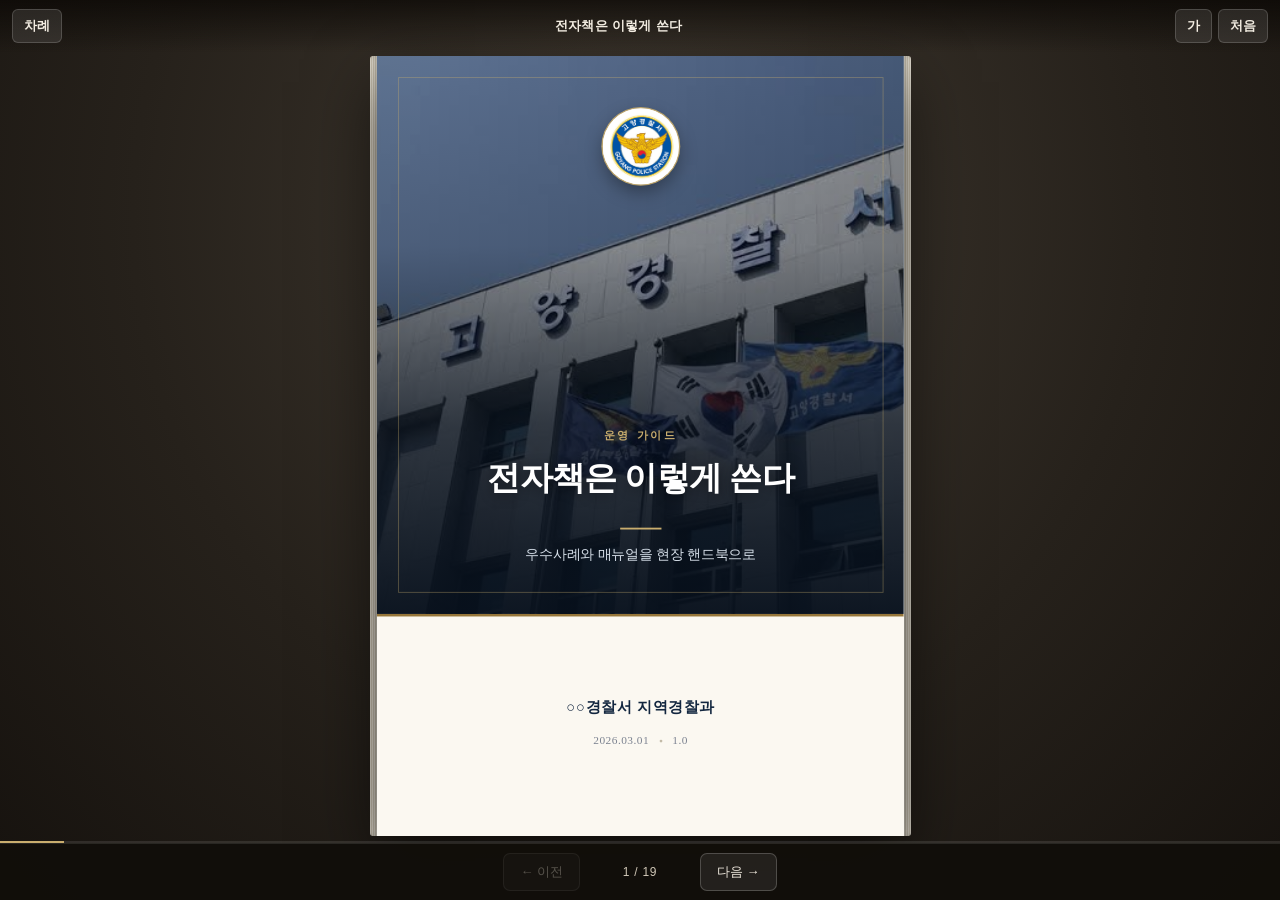
==== commit 7e17ad3b: "Typeset the ebook as a real book and publish it from GitHub Pages The exported book read like an A4 " ====
--- a/book.html
+++ b/book.html
@@ -1,73 +1,82 @@
 <!DOCTYPE html>
-<html lang="ko"><head><meta charset="UTF-8"><meta name="viewport" content="width=device-width, initial-scale=1, viewport-fit=cover"><meta name="theme-color" content="#071018"><meta name="apple-mobile-web-app-capable" content="yes"><title>전자책은 이렇게 쓴다</title><style>/* 경찰 교육 전자책 — 디자인 토큰
-   외부 폰트/CDN 없이 시스템 한글 폰트 fallback */
+<html lang="ko"><head><meta charset="UTF-8"><meta name="viewport" content="width=device-width, initial-scale=1, viewport-fit=cover"><meta name="theme-color" content="#17130f"><meta name="apple-mobile-web-app-capable" content="yes"><title>전자책은 이렇게 쓴다</title><style>/* 경찰 교육 전자책 — 디자인 토큰
+   외부 폰트/CDN 없이 시스템 한글 폰트 fallback
+   본문은 명조(바탕) 계열, 제목·라벨은 고딕 계열이다. */
 :root {
+  /* 잉크 — 순검정 대신 따뜻한 먹색 */
+  --ink: #23252b;
+  --ink-2: #474d58;
+  --muted: #7b8290;
+  --line: #ddd6c7;
+  --line-soft: #e9e3d6;
+  --line-strong: #c3bba8;
+
+  /* 종이 — 미색 */
+  --paper: #fbf8f1;
+  --paper-2: #f5f1e6;
+  --paper-edge: #efe9db;
+
+  /* 표제 색 */
   --navy-950: #071221;
-  --navy-900: #0b1f3a;
-  --navy-800: #123052;
-  --navy-700: #1b4270;
-  --navy-600: #24608f;
-  --blue-500: #2e6aa6;
-  --blue-400: #4a86c1;
-  --blue-100: #e7f0f8;
-  --gold: #b8963e;
-  --gold-soft: #d4bc6a;
-
-  --ink: #1c2430;
-  --ink-2: #3a4556;
-  --muted: #6b7687;
-  --line: #e2e6ec;
-  --line-strong: #c5ced8;
-
-  --paper: #ffffff;
-  --canvas: #dfe7ee;
-  --sidebar: #f4f7fa;
-  --chrome: #0b1f3a;
-
-  --point-bg: #eef4fa;
-  --point-fg: #123052;
-  --tip-bg: #ebf7f2;
-  --tip-fg: #0b6b4f;
-  --tip-line: #1a9a72;
-  --warn-bg: #fff3eb;
-  --warn-fg: #c2410c;
-  --warn-line: #e8590c;
-  --law-bg: #f4f0e8;
-  --law-fg: #5c4a1f;
-  --law-line: #8a7340;
-  --example-bg: #f3eef8;
-  --example-fg: #5b3d8f;
-  --do-bg: #e9f6ee;
-  --do-fg: #146c3a;
-  --dont-bg: #fdecec;
-  --dont-fg: #b42318;
-  --summary-bg: #0b1f3a;
-
-  --danger: #b42318;
-  --ok: #0b6b4f;
+  --navy-900: #12263f;
+  --navy-800: #1b3a5c;
+  --navy-700: #27537f;
+  --navy-600: #34689a;
+  --blue-500: #3d6f9f;
+  --blue-400: #5e8cb6;
+  --blue-100: #e6eef5;
+  --gold: #96763a;
+  --gold-soft: #c9ad6e;
+
+  /* 편집기 크롬 */
+  --canvas: #2e2a26;
+  --sidebar: #f5f3ee;
+  --chrome: #12263f;
+
+  /* 본문 장치 — 종이 위에 얹은 느낌으로 채도를 낮춘다 */
+  --point-bg: #eef1ea;
+  --point-fg: #12263f;
+  --tip-bg: #eef3ec;
+  --tip-fg: #3c6a4a;
+  --tip-line: #7fa389;
+  --warn-bg: #f8efe6;
+  --warn-fg: #9a5a22;
+  --warn-line: #c99a68;
+  --law-bg: #f4efe2;
+  --law-fg: #6b5526;
+  --law-line: #b8a06a;
+  --example-bg: #f1eef3;
+  --example-fg: #5c4a76;
+  --do-bg: #eef3ec;
+  --do-fg: #3c6a4a;
+  --dont-bg: #f7ecea;
+  --dont-fg: #93443a;
+  --summary-bg: #12263f;
+
+  --danger: #a4382c;
+  --ok: #3c6a4a;
 
   --font: "Pretendard", "Pretendard Variable", "Noto Sans KR",
     "Malgun Gothic", "Apple SD Gothic Neo", "Segoe UI", sans-serif;
+  --font-serif: "Noto Serif KR", "Nanum Myeongjo", "나눔명조", "함초롬바탕",
+    "Batang", "바탕", "AppleMyungjo", "Times New Roman", serif;
   --font-mono: "Cascadia Code", "D2Coding", "Consolas", monospace;
 
-  --fs-cover: 48px;
-  --fs-chapter: 42px;
-  --fs-h1: 34px;
-  --fs-h2: 22px;
-  --fs-body: 17.5px;
-  --fs-sm: 15px;
-  --fs-caption: 13px;
-  --fs-label: 13px;
-
-  --lh-tight: 1.28;
-  --lh-body: 1.65;
+  /* 독자가 조절하는 배율 — 리더에서 --fs-scale 만 바꾸면 책 전체가 따라 커진다 */
+  --fs-scale: 1;
+  --fs-body: calc(15.5px * var(--fs-scale));
+
+  --lh-tight: 1.25;
+  --lh-body: 1.78;
   --radius: 2px;
-  --shadow-page: 0 18px 50px rgba(11, 31, 58, 0.18), 0 2px 8px rgba(11, 31, 58, 0.08);
-
-  --page-w: 210mm;
-  --page-h: 297mm;
-  --page-pad-x: 14mm;
-  --page-pad-y: 12mm;
+  --shadow-page: 0 16px 42px rgba(35, 30, 22, 0.22), 0 2px 6px rgba(35, 30, 22, 0.1);
+
+  /* 신국판 152 × 225mm */
+  --page-w: 152mm;
+  --page-h: 225mm;
+  --page-pad-x: 15mm;
+  --page-pad-y: 13mm;
+  --page-pad-bottom: 8mm;
 
   --toolbar-h: 56px;
   --nav-w: 268px;
@@ -75,7 +84,9 @@
 }
 
 
-/* 전자책 페이지 템플릿 — 화면·인쇄 공통 */
+/* 전자책 페이지 템플릿 — 화면·인쇄 공통
+   판형은 신국판(152×225mm). 글자 크기는 .ebook-page 의 font-size 를 기준으로
+   모두 em 으로 잡아, --fs-scale 하나만 바꾸면 책 전체가 같은 비율로 커진다. */
 
 .ebook-page {
   width: var(--page-w);
@@ -87,23 +98,28 @@
   overflow: hidden;
   display: flex;
   flex-direction: column;
-  font-family: var(--font);
+  font-family: var(--font-serif);
+  font-size: var(--fs-body);
+  line-height: var(--lh-body);
+  word-break: keep-all;
+  overflow-wrap: break-word;
 }
 
 .page-inner {
   flex: 1 1 0;
-  padding: var(--page-pad-y) var(--page-pad-x) 5mm;
+  padding: var(--page-pad-y) var(--page-pad-x) 4mm;
   display: flex;
   flex-direction: column;
   min-height: 0;
   overflow: hidden;
 }
 
+/* ——— 페이지 머리: 장 제목(러닝헤드) + 제목 ——— */
 .page-head {
   flex: 0 0 auto;
-  padding-bottom: 5mm;
-  margin-bottom: 5mm;
-  border-bottom: 2.5px solid var(--navy-900);
+  padding-bottom: 3.5mm;
+  margin-bottom: 6mm;
+  border-bottom: 1px solid var(--line);
 }
 
 .page-head .point-bar {
@@ -114,7 +130,7 @@
   flex: 1 1 auto;
   display: flex;
   flex-direction: column;
-  gap: 5mm;
+  gap: 4.5mm;
   min-height: min-content;
   justify-content: flex-start;
 }
@@ -124,7 +140,7 @@
 .page-body:has(.law-card),
 .page-body:has(.check-group) {
   justify-content: stretch;
-  gap: 4mm;
+  gap: 3.5mm;
 }
 
 .page-body .blk:has(.flow),
@@ -144,76 +160,80 @@
   z-index: 2;
 }
 
+/* ——— 쪽번호(folio) ——— */
 .page-footer {
   display: flex;
   align-items: center;
-  justify-content: space-between;
-  padding: 0 var(--page-pad-x) 7mm;
-  font-size: 12px;
-  letter-spacing: 0.06em;
+  justify-content: center;
+  padding: 0 var(--page-pad-x) var(--page-pad-bottom);
+  flex: 0 0 auto;
+}
+
+.page-footer .folio {
+  font-family: var(--font-serif);
+  font-size: 0.78em;
+  letter-spacing: 0.18em;
   color: var(--muted);
-  flex: 0 0 auto;
-}
-
-.page-footer .brand-mini {
-  text-transform: uppercase;
-  font-weight: 700;
-}
-
-.page-footer .pg-num {
   font-variant-numeric: tabular-nums;
-  font-weight: 800;
-  color: var(--navy-800);
+}
+
+.page-footer .folio::before,
+.page-footer .folio::after {
+  content: "·";
+  color: var(--line-strong);
+  margin: 0 0.7em;
 }
 
 .ebook-page.is-navy {
   background: var(--navy-900);
-  color: #eef3f8;
-}
-
-.ebook-page.is-navy .page-footer {
-  color: #8fa3b8;
-}
-
-.ebook-page.is-navy .page-footer .pg-num {
-  color: var(--gold-soft);
+  color: #edf1f6;
+}
+
+.ebook-page.is-navy .page-footer .folio {
+  color: rgba(201, 173, 110, 0.75);
+}
+
+.ebook-page.is-navy .page-footer .folio::before,
+.ebook-page.is-navy .page-footer .folio::after {
+  color: rgba(201, 173, 110, 0.4);
 }
 
 .ebook-page.is-mist {
-  background: #eef2f6;
+  background: var(--paper-2);
 }
 
 .ebook-page.is-cover {
-  background: #fff;
-}
-
-/* 공통 타이포 */
+  background: var(--paper);
+}
+
+/* ——— 공통 타이포 ——— */
 .kicker {
-  font-size: var(--fs-label);
-  font-weight: 800;
-  letter-spacing: 0.16em;
-  text-transform: uppercase;
-  color: var(--blue-500);
-  margin-bottom: 6px;
+  font-family: var(--font);
+  font-size: 0.72em;
+  font-weight: 700;
+  letter-spacing: 0.14em;
+  color: var(--gold);
+  margin-bottom: 0.6em;
 }
 
 .pg-title {
   margin: 0;
-  font-size: var(--fs-h1);
-  font-weight: 800;
-  letter-spacing: -0.03em;
+  font-family: var(--font);
+  font-size: 1.72em;
+  font-weight: 700;
+  letter-spacing: -0.02em;
   line-height: var(--lh-tight);
   color: var(--navy-900);
 }
 
-.pg-title.size-sm { font-size: 28px; }
-.pg-title.size-lg { font-size: 40px; }
+.pg-title.size-sm { font-size: 1.45em; }
+.pg-title.size-lg { font-size: 2.05em; }
 
 .pg-sub {
-  margin: 8px 0 0;
-  font-size: 16px;
+  margin: 0.5em 0 0;
+  font-size: 0.95em;
   color: var(--ink-2);
-  font-weight: 500;
+  line-height: 1.6;
 }
 
 .blk + .blk {
@@ -226,44 +246,75 @@
 
 .h-block {
   margin: 0;
-  font-size: var(--fs-h2);
-  font-weight: 800;
-  letter-spacing: -0.02em;
+  font-family: var(--font);
+  font-size: 1.14em;
+  font-weight: 700;
+  letter-spacing: -0.01em;
   color: var(--navy-800);
-  line-height: 1.35;
+  line-height: 1.45;
+}
+
+.h-block::after {
+  content: "";
+  display: block;
+  width: 2.2em;
+  height: 2px;
+  background: var(--gold);
+  margin-top: 0.45em;
+  opacity: 0.65;
 }
 
 .h-block.lv3 {
-  font-size: 18px;
-  font-weight: 700;
+  font-size: 1em;
+  font-weight: 600;
+  color: var(--ink-2);
+}
+
+.h-block.lv3::after {
+  display: none;
 }
 
 .p-block {
   margin: 0;
-  font-size: var(--fs-body);
+  font-size: 1em;
   line-height: var(--lh-body);
   color: var(--ink);
+  text-align: justify;
+  text-justify: inter-character;
 }
 
 .bullets {
   margin: 0;
-  padding-left: 1.2em;
+  padding-left: 1.1em;
+  list-style: none;
 }
 
 .bullets li {
-  font-size: var(--fs-body);
-  line-height: 1.7;
-  margin: 8px 0;
-}
-
-/* ——— COVER ——— */
+  font-size: 1em;
+  line-height: 1.72;
+  margin: 0.45em 0;
+  position: relative;
+}
+
+.bullets li::before {
+  content: "";
+  position: absolute;
+  left: -0.95em;
+  top: 0.78em;
+  width: 4px;
+  height: 4px;
+  border-radius: 50%;
+  background: var(--gold);
+}
+
+/* ——— 표지 ——— */
 .cover-top {
-  background: #0b1f3a;
+  background: var(--navy-900);
   color: #fff;
-  padding: 14mm 16mm 16mm;
+  padding: 13mm 15mm 14mm;
   position: relative;
   overflow: hidden;
-  flex: 1.55 1 0;
+  flex: 1.6 1 0;
   min-height: 0;
   display: flex;
   flex-direction: column;
@@ -277,6 +328,7 @@
   object-fit: cover;
   object-position: center 38%;
   z-index: 0;
+  filter: saturate(0.72) contrast(1.02);
 }
 
 .cover-top::before {
@@ -287,385 +339,443 @@
   background:
     linear-gradient(
       to top,
-      rgba(7, 18, 33, 0.94) 0%,
-      rgba(7, 18, 33, 0.55) 38%,
-      rgba(7, 18, 33, 0.18) 70%,
-      rgba(7, 18, 33, 0.08) 100%
+      rgba(7, 16, 28, 0.96) 0%,
+      rgba(7, 16, 28, 0.78) 34%,
+      rgba(7, 16, 28, 0.42) 66%,
+      rgba(7, 16, 28, 0.3) 100%
     );
   pointer-events: none;
 }
 
+/* 표지 안쪽 금박 테두리 */
 .cover-top::after {
-  display: none;
-}
-
-.cover-brand {
-  display: flex;
-  align-items: center;
-  justify-content: space-between;
-  gap: 12px;
-  z-index: 2;
-}
-
-.cover-badge {
-  display: inline-flex;
-  align-items: center;
-  border: 1px solid rgba(212, 188, 106, 0.55);
-  color: var(--gold-soft);
-  font-size: 12px;
-  font-weight: 700;
-  letter-spacing: 0.14em;
-  padding: 7px 12px;
-}
-
-.cover-org {
-  font-size: 13px;
-  font-weight: 800;
-  letter-spacing: 0.16em;
-  color: var(--gold-soft);
-}
-
-.cover-mark {
-  width: 48px;
-  height: 48px;
-  color: var(--gold-soft);
-  margin: auto 0 8mm;
-  z-index: 2;
+  content: "";
+  position: absolute;
+  inset: 6mm;
+  z-index: 1;
+  border: 1px solid rgba(201, 173, 110, 0.38);
+  pointer-events: none;
 }
 
 .cover-emblem {
-  width: 28mm;
-  height: 28mm;
+  width: 22mm;
+  height: 22mm;
   object-fit: contain;
   border-radius: 50%;
   background: #fff;
-  margin: auto 0 8mm;
+  margin: 2mm auto 0;
   z-index: 2;
-  align-self: flex-start;
   box-shadow:
-    0 0 0 2px rgba(212, 188, 106, 0.85),
-    0 10px 24px rgba(0, 0, 0, 0.35);
+    0 0 0 1.5px rgba(201, 173, 110, 0.9),
+    0 8px 20px rgba(0, 0, 0, 0.35);
+}
+
+.cover-mark {
+  width: 20mm;
+  height: 20mm;
+  color: var(--gold-soft);
+  margin: 2mm auto 0;
+  z-index: 2;
 }
 
 .cover-kicker {
   z-index: 2;
-  font-size: 13px;
-  letter-spacing: 0.22em;
-  text-transform: uppercase;
-  color: #9bb8d3;
-  font-weight: 700;
-  margin-bottom: 10px;
+  margin: auto auto 1.1em;
+  font-family: var(--font);
+  font-size: 0.76em;
+  letter-spacing: 0.24em;
+  color: var(--gold-soft);
+  font-weight: 600;
+  text-align: center;
+}
+
+.cover-kicker:empty {
+  display: none;
+}
+
+/* 편집기에서는 비어 있어도 눌러서 쓸 수 있게 남긴다 */
+.cover-kicker[contenteditable]:empty {
+  display: block;
+}
+
+.cover-kicker[contenteditable]:empty::before {
+  content: "분류 (선택)";
+  color: rgba(201, 173, 110, 0.5);
+}
+
+.cover-kicker:not(:has(+ .cover-title)) {
+  margin-bottom: 0;
 }
 
 .cover-title {
   z-index: 2;
   margin: 0;
-  font-size: var(--fs-cover);
-  font-weight: 800;
-  letter-spacing: -0.035em;
-  line-height: 1.2;
-  max-width: 170mm;
+  font-family: var(--font-serif);
+  font-size: 2.35em;
+  font-weight: 700;
+  letter-spacing: -0.02em;
+  line-height: 1.3;
+  text-align: center;
+  text-shadow: 0 2px 14px rgba(0, 0, 0, 0.45);
+}
+
+.cover-title::after {
+  content: "";
+  display: block;
+  width: 12mm;
+  height: 2px;
+  background: var(--gold-soft);
+  margin: 0.8em auto 0;
 }
 
 .cover-sub {
   z-index: 2;
-  margin: 12px 0 0;
-  font-size: 18px;
-  color: #c5d4e4;
-  font-weight: 500;
-  max-width: 160mm;
-  line-height: 1.45;
-}
-
-.cover-bottom {
-  flex: 0.85 1 0;
-  padding: 10mm 16mm 12mm;
-  display: grid;
-  grid-template-columns: 1fr 1fr;
-  gap: 12px 28px;
-  align-content: center;
-  background: #fff;
-  color: var(--ink);
-}
-
-.meta-cell .k {
-  display: block;
-  font-size: 12px;
-  font-weight: 800;
-  letter-spacing: 0.12em;
-  text-transform: uppercase;
-  color: var(--muted);
-  margin-bottom: 5px;
-}
-
-.meta-cell .v {
-  font-size: 16.5px;
-  font-weight: 700;
-  color: var(--navy-900);
+  margin: 1em auto 0;
+  font-size: 0.97em;
+  color: #d6dfe9;
+  text-align: center;
+  line-height: 1.6;
+  max-width: 90%;
 }
 
 .cover-rule {
-  height: 4px;
+  height: 3px;
   background: var(--gold);
   border: 0;
   margin: 0;
 }
 
-/* ——— TOC ——— */
+.cover-bottom {
+  flex: 0.52 1 0;
+  padding: 9mm 15mm 11mm;
+  display: flex;
+  flex-direction: column;
+  align-items: center;
+  justify-content: center;
+  gap: 0.7em;
+  background: var(--paper);
+  color: var(--ink);
+  text-align: center;
+}
+
+.cover-org {
+  font-family: var(--font);
+  font-size: 1.02em;
+  font-weight: 700;
+  letter-spacing: 0.06em;
+  color: var(--navy-900);
+}
+
+.cover-org[contenteditable]:empty::before {
+  content: "발행 부서";
+  color: var(--line-strong);
+}
+
+.cover-imprint {
+  display: flex;
+  align-items: center;
+  gap: 0.9em;
+  font-size: 0.8em;
+  color: var(--muted);
+  letter-spacing: 0.04em;
+}
+
+.cover-imprint .dot {
+  width: 3px;
+  height: 3px;
+  border-radius: 50%;
+  background: var(--line-strong);
+}
+
+.cover-imprint .v[contenteditable]:empty::before {
+  content: "—";
+  color: var(--line-strong);
+}
+
+/* ——— 차례 ——— */
 .toc-head {
+  text-align: center;
+  margin-bottom: 8mm;
+  padding-bottom: 5mm;
+  border-bottom: 1px solid var(--line);
+}
+
+.toc-head .pg-title {
+  font-family: var(--font-serif);
+  font-size: 1.85em;
+  letter-spacing: 0.5em;
+  text-indent: 0.5em;
+  font-weight: 600;
+}
+
+.toc-head .kicker {
+  margin: 0.7em 0 0;
+  color: var(--muted);
+  letter-spacing: 0.3em;
+  font-size: 0.66em;
+}
+
+.toc-list {
+  display: flex;
+  flex-direction: column;
+  gap: 0;
+  flex: 1;
+  justify-content: flex-start;
+}
+
+.toc-ch {
   display: flex;
   align-items: baseline;
-  justify-content: space-between;
-  margin-bottom: 6mm;
-  padding-bottom: 4mm;
-  border-bottom: 2.5px solid var(--navy-900);
-}
-
-.toc-list {
-  display: flex;
-  flex-direction: column;
-  gap: 1px;
-  flex: 1;
-  justify-content: space-evenly;
-}
-
-.toc-ch {
-  display: flex;
-  align-items: baseline;
-  gap: 12px;
-  margin-top: 6px;
-  padding: 8px 0 4px;
-  font-weight: 800;
+  gap: 0.7em;
+  margin-top: 1.1em;
+  padding-bottom: 0.35em;
+  font-family: var(--font);
+  font-weight: 700;
   color: var(--navy-900);
-  font-size: 17px;
+  font-size: 1.02em;
+}
+
+.toc-ch:first-child {
+  margin-top: 0;
 }
 
 .toc-ch .no {
   color: var(--gold);
-  font-size: 13px;
-  letter-spacing: 0.12em;
-  min-width: 78px;
+  font-size: 0.76em;
+  letter-spacing: 0.1em;
+  white-space: nowrap;
 }
 
 .toc-row {
   display: flex;
   align-items: baseline;
-  gap: 8px;
-  padding: 7px 0 7px 18px;
-  font-size: 16px;
+  gap: 0.3em;
+  padding: 0.42em 0 0.42em 1.2em;
+  font-size: 0.94em;
   color: var(--ink-2);
 }
 
 .toc-row .dots {
   flex: 1;
-  border-bottom: 1px dotted #c5ced8;
-  height: 0.7em;
-  margin: 0 6px;
+  border-bottom: 1px dotted var(--line-strong);
+  height: 0.62em;
+  margin: 0 0.4em;
 }
 
 .toc-row .num {
   font-variant-numeric: tabular-nums;
-  font-size: 14px;
-  font-weight: 700;
+  font-size: 0.88em;
   color: var(--muted);
-  min-width: 26px;
+  min-width: 1.6em;
   text-align: right;
 }
 
-/* ——— CHAPTER ——— */
+/* ——— 장 표지 ——— */
 .chapter-page .page-inner {
-  padding-top: 14mm;
-}
-
-.ch-index {
-  font-size: 14px;
-  font-weight: 800;
-  letter-spacing: 0.28em;
+  padding-top: 30mm;
+  align-items: center;
+  text-align: center;
+}
+
+.ch-mark {
+  display: flex;
+  align-items: baseline;
+  justify-content: center;
+  gap: 0.45em;
+  font-family: var(--font-serif);
   color: var(--gold-soft);
-  margin-bottom: 6mm;
+  margin-bottom: 7mm;
+}
+
+.ch-mark .k {
+  font-size: 1.05em;
+  letter-spacing: 0.1em;
 }
 
 .ch-no {
-  font-size: 88px;
-  font-weight: 800;
-  letter-spacing: -0.05em;
-  line-height: 0.85;
-  color: #fff;
-  margin: 0 0 8mm;
+  font-size: 2.4em;
+  font-weight: 600;
+  line-height: 1;
+  font-variant-numeric: tabular-nums;
+  letter-spacing: 0.02em;
+}
+
+.ch-rule {
+  width: 16mm;
+  height: 1px;
+  background: rgba(201, 173, 110, 0.55);
+  margin: 0 0 7mm;
 }
 
 .ch-title {
   margin: 0;
-  font-size: var(--fs-chapter);
-  font-weight: 800;
-  letter-spacing: -0.03em;
-  line-height: 1.22;
-  max-width: 170mm;
+  font-family: var(--font-serif);
+  font-size: 2.05em;
+  font-weight: 700;
+  letter-spacing: -0.01em;
+  line-height: 1.35;
+  max-width: 95%;
 }
 
 .ch-sub {
-  margin: 12px 0 0;
-  color: #b7c7d8;
-  font-size: 18px;
+  margin: 1em 0 0;
+  color: #b9c7d6;
+  font-size: 0.95em;
+  line-height: 1.65;
+  max-width: 85%;
 }
 
 .learn-box {
   margin-top: auto;
   padding-top: 8mm;
+  width: 100%;
+  text-align: left;
 }
 
 .learn-label {
-  font-size: 12px;
-  font-weight: 800;
-  letter-spacing: 0.16em;
-  text-transform: uppercase;
+  font-family: var(--font);
+  font-size: 0.72em;
+  font-weight: 700;
+  letter-spacing: 0.14em;
   color: var(--gold-soft);
-  margin-bottom: 10px;
+  margin-bottom: 0.9em;
+  text-align: center;
 }
 
 .learn-items {
   display: flex;
   flex-direction: column;
-  gap: 8px;
+  gap: 0.5em;
 }
 
 .learn-item {
   display: flex;
-  gap: 14px;
+  gap: 0.8em;
   align-items: flex-start;
-  background: rgba(255, 255, 255, 0.06);
-  border-left: 3px solid var(--gold);
-  padding: 12px 14px;
+  border-top: 1px solid rgba(255, 255, 255, 0.14);
+  padding: 0.6em 0.2em;
+}
+
+.learn-item:last-child {
+  border-bottom: 1px solid rgba(255, 255, 255, 0.14);
 }
 
 .learn-item .n {
-  font-weight: 800;
+  font-family: var(--font);
+  font-weight: 700;
   color: var(--gold-soft);
   font-variant-numeric: tabular-nums;
-  min-width: 1.5em;
-  font-size: 16px;
+  min-width: 1.6em;
+  font-size: 0.82em;
+  padding-top: 0.18em;
 }
 
 .learn-item .t {
-  font-size: 17px;
-  line-height: 1.45;
-}
-
-/* ——— POINT ——— */
+  font-size: 0.95em;
+  line-height: 1.55;
+}
+
+/* ——— POINT — 본문 위의 인용 띠 ——— */
 .point-bar {
-  display: flex;
+  display: block;
+  background: transparent;
+  border: 0;
+  border-left: 3px solid var(--gold);
+  padding-left: 1em;
+}
+
+.point-bar .tag {
+  font-family: var(--font);
+  font-size: 0.66em;
+  font-weight: 700;
+  letter-spacing: 0.2em;
+  color: var(--gold);
+  margin-bottom: 0.4em;
+}
+
+.point-bar .txt {
+  font-size: 1.12em;
+  font-weight: 600;
+  line-height: 1.6;
+  color: var(--navy-900);
+  letter-spacing: -0.01em;
+}
+
+.is-navy .point-bar .txt {
+  color: #eef3f8;
+}
+
+/* ——— 상자(TIP·주의·사례) — 종이에 얹은 옅은 면 ——— */
+.callout {
+  display: block;
+  border: 1px solid var(--line);
+  border-left: 3px solid var(--line-strong);
+  background: #fff;
+  padding: 0.85em 1.05em;
+}
+
+.callout .side {
+  font-family: var(--font);
+  font-size: 0.68em;
+  font-weight: 700;
+  letter-spacing: 0.16em;
+  margin-bottom: 0.5em;
+  color: var(--ink-2);
+}
+
+.callout .body {
+  font-size: 0.95em;
+  line-height: 1.68;
+  color: var(--ink);
+}
+
+.callout.is-tip { background: var(--tip-bg); border-color: #dde7dd; border-left-color: var(--tip-fg); }
+.callout.is-tip .side { color: var(--tip-fg); }
+
+.callout.is-warning { background: var(--warn-bg); border-color: #ecdcc8; border-left-color: var(--warn-fg); }
+.callout.is-warning .side { color: var(--warn-fg); }
+
+.callout.is-law { background: var(--law-bg); border-color: #e4d9bf; border-left-color: var(--law-fg); }
+.callout.is-law .side { color: var(--law-fg); }
+
+.callout.is-example { background: var(--example-bg); border-color: #ddd5e4; border-left-color: var(--example-fg); }
+.callout.is-example .side { color: var(--example-fg); }
+
+.callout.is-summary { background: var(--paper-2); border-color: var(--line); border-left-color: var(--navy-900); }
+.callout.is-summary .side { color: var(--navy-900); }
+
+/* ——— 한줄 요약 ——— */
+.summary-ribbon {
+  display: block;
+  background: var(--paper-2);
+  border-top: 2px solid var(--navy-900);
+  border-bottom: 1px solid var(--line);
+  color: var(--ink);
+  padding: 0.8em 0 0.9em;
+  text-align: center;
+}
+
+.summary-ribbon .tag {
+  font-family: var(--font);
+  font-size: 0.66em;
+  font-weight: 700;
+  letter-spacing: 0.2em;
+  color: var(--gold);
+  margin-bottom: 0.45em;
+}
+
+.summary-ribbon .txt {
+  font-size: 1.02em;
+  font-weight: 600;
+  line-height: 1.6;
+  color: var(--navy-900);
+}
+
+/* ——— 순서(흐름) ——— */
+.flow {
+  display: flex;
+  flex-direction: column;
   gap: 0;
-  align-items: stretch;
-  background: var(--point-bg);
-  border: 1px solid #d5e3f0;
-}
-
-.point-bar .tag {
-  flex-shrink: 0;
-  width: 32px;
-  background: var(--navy-900);
-  color: #fff;
-  writing-mode: vertical-rl;
-  transform: rotate(180deg);
-  display: flex;
-  align-items: center;
-  justify-content: center;
-  font-size: 12px;
-  font-weight: 800;
-  letter-spacing: 0.18em;
-}
-
-.point-bar .txt {
-  padding: 14px 16px;
-  font-size: 20px;
-  font-weight: 800;
-  line-height: 1.45;
-  color: var(--navy-900);
-  letter-spacing: -0.02em;
-}
-
-/* Callouts */
-.callout {
-  display: grid;
-  grid-template-columns: 72px 1fr;
-  border: 1px solid var(--line);
-  background: #fff;
-}
-
-.callout .side {
-  display: flex;
-  flex-direction: column;
-  align-items: center;
-  justify-content: center;
-  gap: 4px;
-  padding: 12px 6px;
-  font-size: 13px;
-  font-weight: 800;
-  letter-spacing: 0.08em;
-  color: #fff;
-}
-
-.callout .body {
-  padding: 14px 16px;
-  font-size: 16.5px;
-  line-height: 1.6;
-  color: var(--ink);
-}
-
-.callout.is-tip .side { background: var(--tip-fg); }
-.callout.is-tip { background: var(--tip-bg); border-color: #c8eadc; }
-
-.callout.is-warning .side { background: var(--warn-fg); }
-.callout.is-warning { background: var(--warn-bg); border-color: #f6d0b4; }
-
-.callout.is-law .side { background: var(--law-fg); }
-.callout.is-law { background: var(--law-bg); border-color: #e2d6be; }
-
-.callout.is-example .side { background: var(--example-fg); }
-.callout.is-example { background: var(--example-bg); border-color: #ddd0ee; }
-
-.callout.is-summary .side { background: var(--navy-900); }
-.callout.is-summary { background: #f2f5f8; border-color: #d3dce6; }
-
-.callout .side .ico {
-  width: 16px;
-  height: 16px;
-}
-
-.summary-ribbon {
-  background: var(--summary-bg);
-  color: #fff;
-  display: grid;
-  grid-template-columns: 88px 1fr;
-  min-height: 22mm;
-}
-
-.summary-ribbon .tag {
-  display: flex;
-  align-items: center;
-  justify-content: center;
-  background: var(--gold);
-  color: var(--navy-950);
-  font-size: 13px;
-  font-weight: 800;
-  letter-spacing: 0.08em;
-}
-
-.summary-ribbon .txt {
-  padding: 14px 16px;
-  font-size: 17.5px;
-  font-weight: 700;
-  line-height: 1.45;
-  display: flex;
-  align-items: center;
-}
-
-/* ——— CASE FLOW ——— */
-.flow {
-  display: flex;
-  flex-direction: column;
-  gap: 8px;
-  padding-left: 4px;
   flex: 1 0 auto;
   justify-content: flex-start;
   min-height: min-content;
@@ -673,8 +783,8 @@
 
 .flow-step {
   display: grid;
-  grid-template-columns: 32px 1fr;
-  gap: 12px;
+  grid-template-columns: 1.9em 1fr;
+  gap: 0.9em;
   position: relative;
   flex: 1 0 auto;
   min-height: min-content;
@@ -689,32 +799,36 @@
 }
 
 .flow-dot {
-  width: 26px;
-  height: 26px;
+  width: 1.75em;
+  height: 1.75em;
   border-radius: 50%;
-  background: var(--navy-900);
-  color: #fff;
-  font-size: 12px;
-  font-weight: 800;
+  border: 1px solid var(--navy-800);
+  background: var(--paper);
+  color: var(--navy-800);
+  font-family: var(--font);
+  font-size: 0.72em;
+  font-weight: 700;
   display: flex;
   align-items: center;
   justify-content: center;
   z-index: 1;
   flex-shrink: 0;
+  margin-top: 0.25em;
 }
 
 .flow-step:last-child .flow-dot {
-  background: var(--gold);
-  color: var(--navy-950);
+  background: var(--navy-900);
+  border-color: var(--navy-900);
+  color: var(--gold-soft);
 }
 
 .flow-rail::after {
   content: "";
   position: absolute;
-  top: 26px;
-  bottom: -4px;
-  width: 2px;
-  background: #d5deea;
+  top: 1.6em;
+  bottom: 0;
+  width: 1px;
+  background: var(--line-strong);
 }
 
 .flow-step:last-child .flow-rail::after {
@@ -722,9 +836,7 @@
 }
 
 .flow-card {
-  background: #fff;
-  border: 1px solid var(--line);
-  padding: 8px 14px 10px;
+  padding: 0 0 0.9em;
   margin-bottom: 0;
   flex: 0 0 auto;
   display: flex;
@@ -735,35 +847,29 @@
 }
 
 .flow-card .lab {
-  font-size: 12px;
-  font-weight: 800;
-  letter-spacing: 0.1em;
-  text-transform: uppercase;
-  color: var(--blue-500);
-  margin-bottom: 4px;
-}
-
-.flow-step:last-child .flow-card {
-  background: var(--navy-900);
-  border-color: var(--navy-900);
-  color: #fff;
+  font-family: var(--font);
+  font-size: 0.8em;
+  font-weight: 700;
+  color: var(--navy-800);
+  margin-bottom: 0.25em;
 }
 
 .flow-step:last-child .flow-card .lab {
-  color: var(--gold-soft);
+  color: var(--gold);
 }
 
 .flow-card .txt {
-  font-size: 15.5px;
-  line-height: 1.5;
+  font-size: 0.93em;
+  line-height: 1.62;
+  color: var(--ink-2);
   overflow-wrap: anywhere;
 }
 
-/* ——— DO / DON'T ——— */
+/* ——— 해야 할 것 / 하면 안 되는 것 ——— */
 .dodont {
   display: grid;
   grid-template-columns: 1fr 1fr;
-  gap: 12px;
+  gap: 0.8em;
   flex: 1 0 auto;
   min-height: min-content;
 }
@@ -780,10 +886,11 @@
 .col-dont { background: var(--dont-bg); }
 
 .col-head {
-  padding: 12px 14px;
-  font-size: 15px;
-  font-weight: 800;
-  letter-spacing: 0.08em;
+  padding: 0.55em 0.8em;
+  font-family: var(--font);
+  font-size: 0.78em;
+  font-weight: 700;
+  letter-spacing: 0.06em;
   color: #fff;
 }
 
@@ -791,22 +898,22 @@
 .col-dont .col-head { background: var(--dont-fg); }
 
 .col-body {
-  padding: 12px 14px 16px;
+  padding: 0.7em 0.85em 0.9em;
   flex: 1;
 }
 
 .col-body li {
-  font-size: 16px;
-  line-height: 1.55;
-  margin: 8px 0;
+  font-size: 0.92em;
+  line-height: 1.6;
+  margin: 0.45em 0;
 }
 
 .col-body ul {
   margin: 0;
-  padding-left: 1.15em;
-}
-
-/* ——— CHECKLIST ——— */
+  padding-left: 1.05em;
+}
+
+/* ——— 점검표 ——— */
 .check-group {
   margin-bottom: 0;
   border: 1px solid var(--line);
@@ -825,18 +932,19 @@
 
 .check-group h3 {
   margin: 0;
-  padding: 8px 14px;
+  padding: 0.5em 0.85em;
   background: var(--navy-900);
   color: #fff;
-  font-size: 14px;
-  font-weight: 700;
+  font-family: var(--font);
+  font-size: 0.8em;
+  font-weight: 600;
   letter-spacing: 0.04em;
 }
 
 .check-group ul {
   list-style: none;
   margin: 0;
-  padding: 6px 12px 10px;
+  padding: 0.3em 0.8em 0.6em;
   flex: 1;
   display: flex;
   flex-direction: column;
@@ -845,12 +953,12 @@
 
 .check-group li {
   display: flex;
-  gap: 10px;
+  gap: 0.6em;
   align-items: flex-start;
-  padding: 7px 4px;
-  border-bottom: 1px solid #eef1f5;
-  font-size: 15.5px;
-  line-height: 1.45;
+  padding: 0.42em 0.2em;
+  border-bottom: 1px solid var(--line-soft);
+  font-size: 0.93em;
+  line-height: 1.5;
 }
 
 .check-group li:last-child {
@@ -858,12 +966,12 @@
 }
 
 .box {
-  width: 16px;
-  height: 16px;
-  border: 1.5px solid var(--navy-700);
-  border-radius: 2px;
+  width: 0.9em;
+  height: 0.9em;
+  border: 1px solid var(--navy-700);
+  border-radius: 1px;
   flex-shrink: 0;
-  margin-top: 3px;
+  margin-top: 0.35em;
   background: #fff;
 }
 
@@ -872,11 +980,12 @@
   box-shadow: inset 0 0 0 2px #fff;
 }
 
-/* ——— LAW ——— */
+/* ——— 법령 ——— */
 .law-card {
-  border: 1px solid #e2d6be;
-  background: var(--law-bg);
-  padding: 14px 16px;
+  border: 1px solid var(--law-line);
+  border-width: 2px 0 1px;
+  background: transparent;
+  padding: 0.8em 0 0.9em;
   flex: 1 0 auto;
   display: flex;
   flex-direction: column;
@@ -884,48 +993,52 @@
 }
 
 .law-name {
-  font-size: 16px;
-  font-weight: 800;
+  font-family: var(--font);
+  font-size: 0.95em;
+  font-weight: 700;
   color: var(--law-fg);
-  margin-bottom: 10px;
+  margin-bottom: 0.7em;
 }
 
 .law-grid {
   display: grid;
-  gap: 8px;
+  gap: 0.55em;
   flex: 1;
 }
 
 .law-cell {
-  background: #fff;
-  border: 1px solid #eadfcb;
-  padding: 10px 12px;
+  background: var(--law-bg);
+  border: 0;
+  border-left: 2px solid rgba(184, 160, 106, 0.6);
+  padding: 0.5em 0.75em;
 }
 
 .law-cell .lab {
-  font-size: 12px;
-  font-weight: 800;
-  letter-spacing: 0.1em;
+  font-family: var(--font);
+  font-size: 0.72em;
+  font-weight: 700;
+  letter-spacing: 0.06em;
   color: var(--law-fg);
-  margin-bottom: 4px;
+  margin-bottom: 0.25em;
 }
 
 .law-cell .txt {
-  font-size: 15.5px;
-  line-height: 1.55;
+  font-size: 0.92em;
+  line-height: 1.6;
 }
 
 .law-original {
-  margin-top: 8px;
-  border: 1px dashed #cbb98a;
+  margin-top: 0.6em;
+  border: 1px dashed var(--line-strong);
   background: #fff;
 }
 
 .law-original summary {
   cursor: pointer;
-  padding: 8px 10px;
-  font-size: 13.5px;
-  font-weight: 700;
+  padding: 0.5em 0.7em;
+  font-family: var(--font);
+  font-size: 0.78em;
+  font-weight: 600;
   color: var(--law-fg);
   list-style: none;
 }
@@ -935,76 +1048,70 @@
 }
 
 .law-original .orig {
-  padding: 0 10px 10px;
-  font-size: 13.5px;
-  line-height: 1.65;
+  padding: 0 0.7em 0.7em;
+  font-size: 0.84em;
+  line-height: 1.7;
   color: var(--ink-2);
   white-space: pre-wrap;
 }
 
-/* ——— SUMMARY PAGE ——— */
+/* ——— 기억할 것 ——— */
 .remember-head {
-  display: flex;
-  align-items: center;
-  gap: 14px;
-  padding-bottom: 5mm;
-  margin-bottom: 5mm;
-  border-bottom: 2.5px solid var(--navy-900);
-}
-
-.remember-mark {
-  width: 52px;
-  height: 52px;
-  background: var(--navy-900);
-  color: var(--gold-soft);
-  display: flex;
-  align-items: center;
-  justify-content: center;
-  font-weight: 800;
-  font-size: 18px;
+  text-align: center;
+  padding-bottom: 4mm;
+  margin-bottom: 6mm;
+  border-bottom: 1px solid var(--line);
+}
+
+.remember-head .kicker {
+  color: var(--gold);
+  letter-spacing: 0.28em;
+}
+
+.remember-head .pg-title {
+  font-family: var(--font-serif);
 }
 
 .remember-list {
   display: flex;
   flex-direction: column;
-  gap: 8px;
+  gap: 0;
   flex: 1;
-  justify-content: stretch;
+  justify-content: flex-start;
 }
 
 .remember-item {
   display: grid;
-  grid-template-columns: 52px 1fr;
-  flex: 1;
-  min-height: 0;
-  border: 1px solid var(--line);
-  background: #fff;
+  grid-template-columns: 2.4em 1fr;
+  gap: 0.4em;
+  align-items: start;
+  border-bottom: 1px solid var(--line-soft);
+  padding: 0.75em 0;
+}
+
+.remember-item:first-child {
+  border-top: 1px solid var(--line-soft);
 }
 
 .remember-item .n {
-  background: var(--navy-900);
-  color: #fff;
-  display: flex;
-  align-items: center;
-  justify-content: center;
-  font-size: 20px;
-  font-weight: 800;
+  font-family: var(--font-serif);
+  color: var(--gold);
+  font-size: 1.05em;
+  font-variant-numeric: tabular-nums;
+  padding-top: 0.05em;
 }
 
 .remember-item .t {
-  padding: 12px 16px;
-  font-size: 17px;
-  font-weight: 650;
-  line-height: 1.5;
-  display: flex;
-  align-items: center;
-  background: #fff;
-}
-
+  font-size: 1em;
+  line-height: 1.65;
+  color: var(--ink);
+}
+
+/* ——— 그림 ——— */
 .img-block {
   display: flex;
   flex-direction: column;
-  gap: 6px;
+  gap: 0.5em;
   flex: 1;
 }
 
@@ -1012,36 +1119,48 @@
   max-width: 100%;
   max-height: 100%;
   object-fit: contain;
-  background: #f3f5f8;
+  background: var(--paper-2);
   border: 1px solid var(--line);
 }
 
 .img-block .cap {
-  font-size: 13px;
+  font-size: 0.8em;
   color: var(--muted);
   text-align: center;
 }
 
 .img-ph {
-  height: 48mm;
-  border: 1.5px dashed var(--line-strong);
+  height: 40mm;
+  border: 1px dashed var(--line-strong);
   display: flex;
   align-items: center;
   justify-content: center;
   color: var(--muted);
-  font-size: 14px;
-  background: #fafbfc;
-}
-
+  font-size: 0.85em;
+  background: var(--paper-2);
+}
+
+/* ——— 인용 ——— */
 .quote-block {
   margin: 0;
-  padding: 12px 16px;
-  border-left: 4px solid var(--gold);
-  background: #faf7f0;
-  font-size: 17px;
-  line-height: 1.55;
+  padding: 0.3em 1.4em;
+  border: 0;
+  background: transparent;
+  font-size: 1.02em;
+  line-height: 1.7;
   color: var(--navy-800);
-  font-weight: 600;
+  font-style: italic;
+  text-align: center;
+  position: relative;
+}
+
+.quote-block::before {
+  content: "“";
+  display: block;
+  font-size: 1.8em;
+  line-height: 0.6;
+  color: var(--gold-soft);
+  margin-bottom: 0.18em;
 }
 
 .content-stack {
@@ -1053,7 +1172,7 @@
 
 .edit-list {
   margin: 0;
-  padding-left: 1.2em;
+  padding-left: 1.1em;
 }
 
 .col-body .edit-list {
@@ -1062,43 +1181,17 @@
 
 .edit-list > li {
   position: relative;
-}
-
-.process {
-  display: grid;
-  grid-template-columns: repeat(3, 1fr);
-  gap: 8px;
-  flex: 1;
-}
-
-.process-step {
-  border: 1px solid var(--line);
-  padding: 12px;
-  background: #fff;
-}
-
-.process-step .n {
-  font-size: 12px;
-  font-weight: 800;
-  color: var(--blue-500);
-  letter-spacing: 0.1em;
-  margin-bottom: 4px;
-}
-
-.process-step .t {
-  font-size: 15px;
-  font-weight: 700;
-  line-height: 1.4;
 }
 
 .page-type-chip {
   position: absolute;
   top: 6px;
   right: 10px;
+  font-family: var(--font);
   font-size: 10px;
-  font-weight: 800;
+  font-weight: 700;
   letter-spacing: 0.08em;
-  color: #8fa3b8;
+  color: var(--line-strong);
   pointer-events: none;
 }
 
@@ -1117,10 +1210,10 @@
 }
 
 
-/* PDF / 인쇄: 크롬 숨기고 A4 페이지 단위로 분리 */
+/* PDF / 인쇄: 크롬 숨기고 책 판형(신국판) 한 쪽씩 분리 */
 
 @page {
-  size: A4;
+  size: 152mm 225mm;
   margin: 0;
 }
 
@@ -1146,9 +1239,9 @@
   }
 
   #print-root .ebook-page {
-    width: 210mm;
-    height: 297mm;
-    max-height: 297mm;
+    width: var(--page-w);
+    height: var(--page-h);
+    max-height: var(--page-h);
     box-shadow: none !important;
     margin: 0;
     page-break-after: always;
@@ -1191,4 +1284,96 @@
 #print-root {
   display: none;
 }
-html,body.ebook{margin:0;height:100%;background:#071018;color:#e8eef4;font-family:var(--font);overflow:hidden;-webkit-text-size-adjust:100%;text-size-adjust:100%;}.desk{height:100dvh;display:flex;align-items:center;justify-content:center;padding:22px 18px;padding-top:max(22px,env(safe-area-inset-top));padding-bottom:max(22px,env(safe-area-inset-bottom));background:radial-gradient(ellipse at 50% 28%,#243a58 0%,#0b1a2c 58%,#071018 100%);}.book{display:flex;align-items:stretch;max-width:100%;filter:drop-shadow(0 28px 70px rgba(0,0,0,.5));}.spine{width:16px;flex:0 0 16px;border-radius:5px 0 0 5px;background:linear-gradient(90deg,#050b14 0%,#123052 32%,#d4bc6a 50%,#123052 68%,#050b14 100%);box-shadow:inset -2px 0 6px rgba(0,0,0,.35);}.leaf{background:#fff;position:relative;overflow:hidden;}.leaf-fit{overflow:hidden;transform-origin:top left;}.leaf-pages{width:210mm;}.ebook-page{display:none;box-shadow:none;}.ebook-page.is-open{display:flex;overflow:auto;-webkit-overflow-scrolling:touch;}body.ebook .page-inner{overflow:visible;flex:0 0 auto;min-height:min-content;height:auto;}body.ebook .page-body,body.ebook .page-body .blk,body.ebook .flow,body.ebook .flow-step,body.ebook .flow-card,body.ebook .dodont,body.ebook .law-card,body.ebook .check-group{flex:0 0 auto;min-height:min-content;height:auto;overflow:visible;}body.ebook .flow{gap:10px;justify-content:flex-start;}body.ebook .flow-card{overflow:hidden;}body.ebook .page-end{margin-top:12px;}.hud{position:fixed;left:0;right:0;top:0;z-index:20;display:flex;align-items:center;gap:8px;padding:10px 12px;padding-top:max(10px,env(safe-area-inset-top));background:linear-gradient(to bottom,rgba(0,0,0,.5),transparent);transition:opacity .25s;}.hud button{height:34px;padding:0 12px;border:0;border-radius:4px;background:rgba(255,255,255,.12);color:#fff;font-weight:700;font-size:13px;}.hud-title{flex:1;min-width:0;font-size:13px;font-weight:800;white-space:nowrap;overflow:hidden;text-overflow:ellipsis;}.pg-float{position:fixed;left:50%;bottom:max(10px,env(safe-area-inset-bottom));transform:translateX(-50%);z-index:16;font-size:12px;letter-spacing:.14em;color:rgba(255,255,255,.55);font-variant-numeric:tabular-nums;pointer-events:none;}body.hud-off .hud{background:transparent;}body.hud-off .hud-title{opacity:0;}.toc{display:none;position:fixed;inset:0;z-index:30;background:rgba(5,11,20,.55);}body.toc-open .toc{display:block;}.toc nav{position:absolute;left:0;top:0;bottom:0;width:min(86vw,340px);background:#f3efe6;color:#1c2430;overflow:auto;padding:18px 14px 32px;padding-top:max(18px,env(safe-area-inset-top));box-shadow:12px 0 40px rgba(0,0,0,.25);}.toc h2{margin:0 0 12px;font-size:12px;letter-spacing:.16em;text-transform:uppercase;color:#8a7340;}.toc a{display:block;padding:10px 8px;border-top:1px solid #e6dfd0;color:#1c2430;text-decoration:none;font-size:14px;}.toc a.ch{font-weight:800;color:#0b1f3a;margin-top:6px;border-top:0;}.toc a.is-on{background:#0b1f3a;color:#fff;}.blk-tools{display:none!important;}@media (max-width:720px){.desk{padding:0;align-items:stretch;}.book{width:100%;height:100dvh;filter:none;}.spine{display:none;}.leaf,.leaf-fit,.leaf-pages{width:100%!important;height:100%!important;max-height:100%!important;transform:none!important;overflow:hidden!important;}.ebook-page.is-open{width:100%!important;height:100%!important;max-height:100%!important;}.cover-top{min-height:62dvh!important;padding:22px 20px 18px!important;flex:1.5 1 0!important;}.cover-bottom{padding:16px 20px 20px!important;flex:none!important;}.cover-photo{object-position:center 36%!important;}.cover-mark{margin:20px 0 16px!important;}.cover-emblem{width:72px!important;height:72px!important;margin:16px 0 14px!important;}.cover-title{max-width:none!important;}.page-inner{padding:18px 16px 10px!important;}.page-footer{padding:0 16px max(12px,env(safe-area-inset-bottom));}.ch-title{max-width:none!important;}.dodont,.cover-bottom{grid-template-columns:1fr!important;}.law-grid{grid-template-columns:1fr!important;}.pg-float{display:none;}}@media print{html,body.ebook{overflow:visible!important;height:auto!important;background:#fff!important;} .hud,.toc,.spine,.pg-float{display:none!important;} .desk,.book,.leaf,.leaf-fit,.leaf-pages{display:block!important;height:auto!important;width:auto!important;max-width:none!important;transform:none!important;filter:none!important;box-shadow:none!important;background:#fff!important;padding:0!important;} .ebook-page{display:flex!important;width:210mm!important;height:297mm!important;max-height:297mm!important;overflow:hidden!important;page-break-after:always;break-after:page;} .ebook-page:last-child{page-break-after:auto;} .cover-top{min-height:148mm!important;padding:22mm 16mm 16mm!important;} .page-inner{padding:var(--page-pad-y) var(--page-pad-x) 6mm!important;overflow:hidden!important;}}</style></head><body class="ebook"><header class="hud"><button type="button" id="tocbtn">목차</button><div class="hud-title">전자책은 이렇게 쓴다</div><button type="button" id="resetbtn">초기화</button></header><div class="toc" id="toc"><nav><h2>목차</h2><a href="#p1" class="" data-i="0">전자책은 이렇게 쓴다</a><a href="#p2" class="" data-i="1">목차</a><a href="#p3" class=" ch" data-i="2">CHAPTER 01  무엇을 넣는가</a><a href="#p4" class="" data-i="3">이 책의 위치</a><a href="#p5" class="" data-i="4">넣는 우선순위</a><a href="#p6" class="" data-i="5">원문은 잘라서 넣는다</a><a href="#p7" class=" ch" data-i="6">CHAPTER 02  우수사례는 교훈 카드</a><a href="#p8" class="" data-i="7">사례를 넣는 법</a><a href="#p9" class="" data-i="8">가상 사례 · 주취 난동</a><a href="#p10" class="" data-i="9">가상 사례 · 스토킹 대기</a><a href="#p11" class="" data-i="10">가상 사례 · 현장 보존</a><a href="#p12" class="" data-i="11">사례 작성 DO / DON'T</a><a href="#p13" class=" ch" data-i="12">CHAPTER 03  얇게, 자주 개정한다</a><a href="#p14" class="" data-i="13">네 권으로 나눈다</a><a href="#p15" class="" data-i="14">누가 쓰는가</a><a href="#p16" class="" data-i="15">운영 DO / DON'T</a><a href="#p17" class="" data-i="16">배포 전 체크리스트</a><a href="#p18" class="" data-i="17">원문은 어디에 두는가</a><a href="#p19" class="" data-i="18">이것만은 기억하세요</a></nav></div><div class="desk" id="desk"><div class="book" id="book"><div class="spine" aria-hidden="true"></div><div class="leaf"><div class="leaf-fit" id="leaf-fit"><div class="leaf-pages" id="leaf-pages"><article class="ebook-page is-open is-cover" id="p1" data-index="0" data-page-id="page_yn2nmr7rm"><div class="cover-top"><img class="cover-photo" src="[data-uri]" alt="고양경찰서 전경"><div class="cover-brand"><div class="cover-badge">내부 교육자료</div><div class="cover-org">고양경찰서</div></div><img class="cover-emblem" src="[data-uri]" alt="고양경찰서 휘장"><div class="cover-kicker">내부 교육자료 · 운영 가이드</div><h1 class="cover-title">전자책은 이렇게 쓴다</h1><p class="cover-sub">우수사례와 매뉴얼을 현장 핸드북으로</p></div><hr class="cover-rule"><div class="cover-bottom"><div class="meta-cell"><span class="k">제작부서</span><span class="v">○○경찰서 지역경찰과</span></div><div class="meta-cell"><span class="k">제작일</span><span class="v">2026.03.01</span></div><div class="meta-cell"><span class="k">버전</span><span class="v">1.0</span></div><div class="meta-cell"><span class="k">분류</span><span class="v">내부 교육자료 · 운영 가이드</span></div></div></article><article class="ebook-page" id="p2" data-index="1" data-page-id="page_x3819f7rm"><div class="page-inner"><div class="toc-head"><h1 class="pg-title">목차</h1><span class="kicker">CONTENTS</span></div><div class="toc-list"><div class="toc-ch"><span class="no">CHAPTER 01</span><span>무엇을 넣는가</span></div><div class="toc-row"><span>이 책의 위치</span><span class="dots"></span><span class="num">04</span></div><div class="toc-row"><span>넣는 우선순위</span><span class="dots"></span><span class="num">05</span></div><div class="toc-row"><span>원문은 잘라서 넣는다</span><span class="dots"></span><span class="num">06</span></div><div class="toc-ch"><span class="no">CHAPTER 02</span><span>우수사례는 교훈 카드</span></div><div class="toc-row"><span>사례를 넣는 법</span><span class="dots"></span><span class="num">08</span></div><div class="toc-row"><span>가상 사례 · 주취 난동</span><span class="dots"></span><span class="num">09</span></div><div class="toc-row"><span>가상 사례 · 스토킹 대기</span><span class="dots"></span><span class="num">10</span></div><div class="toc-row"><span>가상 사례 · 현장 보존</span><span class="dots"></span><span class="num">11</span></div><div class="toc-row"><span>사례 작성 DO / DON'T</span><span class="dots"></span><span class="num">12</span></div><div class="toc-ch"><span class="no">CHAPTER 03</span><span>얇게, 자주 개정한다</span></div><div class="toc-row"><span>네 권으로 나눈다</span><span class="dots"></span><span class="num">14</span></div><div class="toc-row"><span>누가 쓰는가</span><span class="dots"></span><span class="num">15</span></div><div class="toc-row"><span>운영 DO / DON'T</span><span class="dots"></span><span class="num">16</span></div><div class="toc-row"><span>배포 전 체크리스트</span><span class="dots"></span><span class="num">17</span></div><div class="toc-row"><span>원문은 어디에 두는가</span><span class="dots"></span><span class="num">18</span></div><div class="toc-row"><span>이것만은 기억하세요</span><span class="dots"></span><span class="num">19</span></div></div></div><div class="page-footer"><span class="brand-mini">내부 교육자료 · 운영 가이드</span><span class="pg-num">02 / 19</span></div></article><article class="ebook-page chapter-page is-navy" id="p3" data-index="2" data-page-id="page_scgzf27rm"><div class="page-inner"><div class="ch-index">CHAPTER</div><div class="ch-no">01</div><h1 class="ch-title">무엇을 넣는가</h1><div class="blk learn-box"><div class="learn-label">이 Chapter에서 배울 내용</div><div class="learn-items"><div class="learn-item"><span class="n">01</span><span class="t" data-index="0">긴 매뉴얼을 통째로 옮기지 않는다.</span></div><div class="learn-item"><span class="n">02</span><span class="t" data-index="1">자주 하는 일, 자주 틀리는 일부터 넣는다.</span></div><div class="learn-item"><span class="n">03</span><span class="t" data-index="2">한 페이지에 핵심 메시지 하나만 남긴다.</span></div></div></div></div><div class="page-footer"><span class="brand-mini">내부 교육자료 · 운영 가이드</span><span class="pg-num">03 / 19</span></div></article><article class="ebook-page" id="p4" data-index="3" data-page-id="page_cxbj207rn"><div class="page-inner content-stack"><header class="page-head"><div class="kicker">기본 교육</div><h1 class="pg-title size-md">이 책의 위치</h1><div class="blk point-bar"><div class="tag">POINT</div><div class="txt">전자책은 매뉴얼 대체본이 아니다. 현장에서 꺼내는 실행층이다.</div></div></header><div class="page-body"><div class="blk"><div class="h-block">기록용과 실행용을 가른다</div></div><div class="blk"><ul class="bullets edit-list"><li data-index="0">결과보고·법령 전문은 원래 파일에 둔다.</li><li data-index="1">전자책에는 지금 할 행동만 남긴다.</li><li data-index="2">열어도 행동이 안 바뀌면 그 페이지는 뺀다.</li></ul></div><div class="blk callout is-tip"><div class="side">TIP</div><div class="body">직원이 출동 전에 펼치는가가 성공 기준이다.</div></div></div><footer class="page-end"><div class="blk summary-ribbon"><div class="tag">한줄 요약</div><div class="txt">검색하는 자료가 아니라 손에 익은 짧은 카드다.</div></div></footer></div><div class="page-footer"><span class="brand-mini">내부 교육자료 · 운영 가이드</span><span class="pg-num">04 / 19</span></div></article><article class="ebook-page" id="p5" data-index="4" data-page-id="page_7nz5zw7ro"><div class="page-inner content-stack"><header class="page-head"><div class="kicker">기본 교육</div><h1 class="pg-title size-md">넣는 우선순위</h1><div class="blk point-bar"><div class="tag">POINT</div><div class="txt">매일 하고, 실수 비용이 큰 일부터 전자책으로 만든다.</div></div></header><div class="page-body"><div class="blk"><div class="h-block">이 순서로 고른다</div></div><div class="blk"><ul class="bullets edit-list"><li data-index="0">1순위: 112 초동, 분리, 현장 보존</li><li data-index="1">2순위: 우수사례를 교훈 한 줄로</li><li data-index="2">3순위: 매뉴얼에서 자주 틀리는 구간</li><li data-index="3">4순위: 새 제도에서 바뀐 행동만</li></ul></div><div class="blk callout is-warning"><div class="side">주의</div><div class="body">연간 사례 30건을 한 권에 넣으면 아무도 열지 않는다.</div></div></div><footer class="page-end"><div class="blk summary-ribbon"><div class="tag">한줄 요약</div><div class="txt">자주 하는 일, 자주 틀리는 일이 1순위다.</div></div></footer></div><div class="page-footer"><span class="brand-mini">내부 교육자료 · 운영 가이드</span><span class="pg-num">05 / 19</span></div></article><article class="ebook-page" id="p6" data-index="5" data-page-id="page_f70a927ro"><div class="page-inner content-stack"><header class="page-head"><div class="kicker">기본 교육</div><h1 class="pg-title size-md">원문은 잘라서 넣는다</h1><div class="blk point-bar"><div class="tag">POINT</div><div class="txt">긴 원문 목차를 옮기지 말고, 현장에서 헷갈리는 지점만 자른다.</div></div></header><div class="page-body"><div class="blk"><div class="h-block">전자책에 남길 것</div></div><div class="blk"><ul class="bullets edit-list"><li data-index="0">현장에서 던질 판단 질문 한 줄</li><li data-index="1">하면 안 되는 행동 두세 개</li><li data-index="2">원문 자료 이름과 위치 한 줄</li></ul></div><div class="blk callout is-tip"><div class="side">TIP</div><div class="body">원문은 별도 파일에 두고, 전자책에는 질문만 둔다.</div></div></div><footer class="page-end"><div class="blk summary-ribbon"><div class="tag">한줄 요약</div><div class="txt">원문은 통째가 아니라 자주 틀리는 쪽만 옮긴다.</div></div></footer></div><div class="page-footer"><span class="brand-mini">내부 교육자료 · 운영 가이드</span><span class="pg-num">06 / 19</span></div></article><article class="ebook-page chapter-page is-navy" id="p7" data-index="6" data-page-id="page_3tuqoj7ro"><div class="page-inner"><div class="ch-index">CHAPTER</div><div class="ch-no">02</div><h1 class="ch-title">우수사례는 교훈 카드</h1><div class="blk learn-box"><div class="learn-label">이 Chapter에서 배울 내용</div><div class="learn-items"><div class="learn-item"><span class="n">01</span><span class="t" data-index="0">경위 나열이 아니라 다음 판단 규칙을 남긴다.</span></div><div class="learn-item"><span class="n">02</span><span class="t" data-index="1">한 사례는 반드시 한 페이지다.</span></div><div class="learn-item"><span class="n">03</span><span class="t" data-index="2">교훈이 한 줄로 안 나오면 넣지 않는다.</span></div></div></div></div><div class="page-footer"><span class="brand-mini">내부 교육자료 · 운영 가이드</span><span class="pg-num">07 / 19</span></div></article><article class="ebook-page" id="p8" data-index="7" data-page-id="page_0sfru17ro"><div class="page-inner content-stack"><header class="page-head"><div class="kicker">기본 교육</div><h1 class="pg-title size-md">사례를 넣는 법</h1><div class="blk point-bar"><div class="tag">POINT</div><div class="txt">우수사례의 목적은 자랑이 아니라 다음에도 같은 판단을 하는 것이다.</div></div></header><div class="page-body"><div class="blk"><div class="h-block">남기는 여섯 칸</div></div><div class="blk"><ul class="bullets edit-list"><li data-index="0">사건 발생, 현장 상황, 경찰관 판단</li><li data-index="1">조치, 결과, LESSON LEARNED</li><li data-index="2">교훈 한 줄이 없으면 그 사례는 보류한다</li></ul></div><div class="blk callout is-warning"><div class="side">주의</div><div class="body">실명·사건번호·연락처는 쓰지 말고 가상으로 바꾼다.</div></div></div><footer class="page-end"><div class="blk summary-ribbon"><div class="tag">한줄 요약</div><div class="txt">잘했다는 문장보다 다음에 할 행동을 남긴다.</div></div></footer></div><div class="page-footer"><span class="brand-mini">내부 교육자료 · 운영 가이드</span><span class="pg-num">08 / 19</span></div></article><article class="ebook-page" id="p9" data-index="8" data-page-id="page_eirtua7ro"><div class="page-inner content-stack"><header class="page-head"><div class="kicker">사건 사례</div><h1 class="pg-title size-md">가상 사례 · 주취 난동</h1><div class="blk point-bar"><div class="tag">POINT</div><div class="txt">주취는 양형 사유가 아니라 현장 위험 요소다.</div></div></header><div class="page-body"><div class="blk"><div class="flow"><div class="flow-step"><div class="flow-rail"><div class="flow-dot">1</div></div><div class="flow-card"><div class="lab" data-index="0">사건 발생</div><div class="txt" data-index="0">심야 상가 앞 주취 난동 112 신고. 유리컵이 깨졌다는 정보가 있었다.</div></div></div><div class="flow-step"><div class="flow-rail"><div class="flow-dot">2</div></div><div class="flow-card"><div class="lab" data-index="1">현장 상황</div><div class="txt" data-index="1">상대가 큰 소리로 항의하며 길을 막고 있었다. 통행인과 거리가 가까웠다.</div></div></div><div class="flow-step"><div class="flow-rail"><div class="flow-dot">3</div></div><div class="flow-card"><div class="lab" data-index="2">경찰관 판단</div><div class="txt" data-index="2">말다툼을 이기려 하지 않고, 2차 피해 공간부터 비우기로 했다.</div></div></div><div class="flow-step"><div class="flow-rail"><div class="flow-dot">4</div></div><div class="flow-card"><div class="lab" data-index="3">조치</div><div class="txt" data-index="3">주변을 먼저 물렸다. 거리를 유지한 채 두 명이 제지하고 구급을 요청했다.</div></div></div><div class="flow-step"><div class="flow-rail"><div class="flow-dot">5</div></div><div class="flow-card"><div class="lab" data-index="4">결과</div><div class="txt" data-index="4">설득으로 끝내지 않고 위해를 차단한 뒤 인계했다.</div></div></div><div class="flow-step"><div class="flow-rail"><div class="flow-dot">6</div></div><div class="flow-card"><div class="lab" data-index="5">LESSON LEARNED</div><div class="txt" data-index="5">취해서 그렇다는 설명과 별개로, 조치는 취하지 않은 폭력과 같은 기준으로 한다.</div></div></div></div></div></div><footer class="page-end"><div class="blk summary-ribbon"><div class="tag">한줄 요약</div><div class="txt">주취 현장의 목표는 설득이 아니라 위해 차단이다.</div></div></footer></div><div class="page-footer"><span class="brand-mini">내부 교육자료 · 운영 가이드</span><span class="pg-num">09 / 19</span></div></article><article class="ebook-page" id="p10" data-index="9" data-page-id="page_mo2a8q7ro"><div class="page-inner content-stack"><header class="page-head"><div class="kicker">사건 사례</div><h1 class="pg-title size-md">가상 사례 · 스토킹 대기</h1><div class="blk point-bar"><div class="tag">POINT</div><div class="txt">한 번의 시비가 아니라 반복·대기·감시가 보이면 관점을 바꾼다.</div></div></header><div class="page-body"><div class="blk"><div class="flow"><div class="flow-step"><div class="flow-rail"><div class="flow-dot">1</div></div><div class="flow-card"><div class="lab" data-index="0">사건 발생</div><div class="txt" data-index="0">피해자가 전 연인이 직장 앞에서 기다린다고 신고하였다.</div></div></div><div class="flow-step"><div class="flow-rail"><div class="flow-dot">2</div></div><div class="flow-card"><div class="lab" data-index="1">현장 상황</div><div class="txt" data-index="1">상대가 출입구 근처에서 서 있었다. 메시지 횟수가 많다는 진술이 있었다.</div></div></div><div class="flow-step"><div class="flow-rail"><div class="flow-dot">3</div></div><div class="flow-card"><div class="lab" data-index="2">경찰관 판단</div><div class="txt" data-index="2">사적 분쟁으로 넘기지 않았다. 같은 장소의 반복 대기를 위험 신호로 보았다.</div></div></div><div class="flow-step"><div class="flow-rail"><div class="flow-dot">4</div></div><div class="flow-card"><div class="lab" data-index="3">조치</div><div class="txt" data-index="3">접근 자체를 기록했다. 패턴과 시간대를 남기고 보호 안내를 하였다.</div></div></div><div class="flow-step"><div class="flow-rail"><div class="flow-dot">5</div></div><div class="flow-card"><div class="lab" data-index="4">결과</div><div class="txt" data-index="4">당일 만남 한 번으로 종결하지 않고 반복 여부를 보고서에 남겼다.</div></div></div><div class="flow-step"><div class="flow-rail"><div class="flow-dot">6</div></div><div class="flow-card"><div class="lab" data-index="5">LESSON LEARNED</div><div class="txt" data-index="5">전 연인이라는 관계는 완화 사유가 아니다. 접근 자체를 위험으로 평가한다.</div></div></div></div></div></div><footer class="page-end"><div class="blk summary-ribbon"><div class="tag">한줄 요약</div><div class="txt">한 번의 만남이 아니라 패턴을 기록한다.</div></div></footer></div><div class="page-footer"><span class="brand-mini">내부 교육자료 · 운영 가이드</span><span class="pg-num">10 / 19</span></div></article><article class="ebook-page" id="p11" data-index="10" data-page-id="page_ei4h2f7ro"><div class="page-inner content-stack"><header class="page-head"><div class="kicker">사건 사례</div><h1 class="pg-title size-md">가상 사례 · 현장 보존</h1><div class="blk point-bar"><div class="tag">POINT</div><div class="txt">초동에서 만진 물건은 나중에 설명이 필요해진다.</div></div></header><div class="page-body"><div class="blk"><div class="flow"><div class="flow-step"><div class="flow-rail"><div class="flow-dot">1</div></div><div class="flow-card"><div class="lab" data-index="0">사건 발생</div><div class="txt" data-index="0">공동주택 가정폭력 신고. 거실에 깨진 컵과 쓰러진 의자가 있었다.</div></div></div><div class="flow-step"><div class="flow-rail"><div class="flow-dot">2</div></div><div class="flow-card"><div class="lab" data-index="1">현장 상황</div><div class="txt" data-index="1">통행에 큰 방해는 없었다. 피해자는 빨리 치워 달라고 하였다.</div></div></div><div class="flow-step"><div class="flow-rail"><div class="flow-dot">3</div></div><div class="flow-card"><div class="lab" data-index="2">경찰관 판단</div><div class="txt" data-index="2">생명·안전에 필요 없는 이동은 하지 않기로 했다. 위치를 먼저 남기기로 했다.</div></div></div><div class="flow-step"><div class="flow-rail"><div class="flow-dot">4</div></div><div class="flow-card"><div class="lab" data-index="3">조치</div><div class="txt" data-index="3">사진을 남기고 치우지 않았다. 목격자 연락처를 현장에서 받았다.</div></div></div><div class="flow-step"><div class="flow-rail"><div class="flow-dot">5</div></div><div class="flow-card"><div class="lab" data-index="4">결과</div><div class="txt" data-index="4">현장 수습이 아니라 현장 보존으로 인계하였다.</div></div></div><div class="flow-step"><div class="flow-rail"><div class="flow-dot">6</div></div><div class="flow-card"><div class="lab" data-index="5">LESSON LEARNED</div><div class="txt" data-index="5">현장을 깨끗하게 만드는 것이 초동조치가 아니다.</div></div></div></div></div></div><footer class="page-end"><div class="blk summary-ribbon"><div class="tag">한줄 요약</div><div class="txt">필요한 것만 만지고, 만졌으면 왜 만졌는지 남긴다.</div></div></footer></div><div class="page-footer"><span class="brand-mini">내부 교육자료 · 운영 가이드</span><span class="pg-num">11 / 19</span></div></article><article class="ebook-page" id="p12" data-index="11" data-page-id="page_rzxzjt7ro"><div class="page-inner content-stack"><header class="page-head"><div class="kicker">DO / DON'T</div><h1 class="pg-title size-md">사례 작성 DO / DON'T</h1></header><div class="page-body"><div class="blk"><div class="dodont"><div class="col-do"><div class="col-head">DO · 해야 할 행동</div><div class="col-body"><ul class="bullets edit-list"><li data-index="0">한 사례를 한 페이지로 줄인다.</li><li data-index="1">판단과 조치를 시간 순으로 적는다.</li><li data-index="2">교훈을 한 줄 명령형으로 남긴다.</li><li data-index="3">개인정보는 가상으로 바꾼다.</li></ul></div></div><div class="col-dont"><div class="col-head">DON'T · 하면 안 되는 행동</div><div class="col-body"><ul class="bullets edit-list"><li data-index="0">공적조서·표창 문안을 그대로 붙이지 않는다.</li><li data-index="1">경위를 소설처럼 길게 쓰지 않는다.</li><li data-index="2">실명과 사건번호를 남기지 않는다.</li><li data-index="3">교훈 없이 결과만 자랑하지 않는다.</li></ul></div></div></div></div></div><footer class="page-end"><div class="blk summary-ribbon"><div class="tag">한줄 요약</div><div class="txt">사례집은 실적 모음이 아니라 다음 출동의 판단 카드다.</div></div></footer></div><div class="page-footer"><span class="brand-mini">내부 교육자료 · 운영 가이드</span><span class="pg-num">12 / 19</span></div></article><article class="ebook-page chapter-page is-navy" id="p13" data-index="12" data-page-id="page_y1u3ab7ro"><div class="page-inner"><div class="ch-index">CHAPTER</div><div class="ch-no">03</div><h1 class="ch-title">얇게, 자주 개정한다</h1><div class="blk learn-box"><div class="learn-label">이 Chapter에서 배울 내용</div><div class="learn-items"><div class="learn-item"><span class="n">01</span><span class="t" data-index="0">대작 한 권보다 얇은 시리즈가 다시 열린다.</span></div><div class="learn-item"><span class="n">02</span><span class="t" data-index="1">이달의 교훈은 월 1권, 사례 3건이면 충분하다.</span></div><div class="learn-item"><span class="n">03</span><span class="t" data-index="2">경고가 뜨는 쪽은 아직 현장용이 아니다.</span></div></div></div></div><div class="page-footer"><span class="brand-mini">내부 교육자료 · 운영 가이드</span><span class="pg-num">13 / 19</span></div></article><article class="ebook-page" id="p14" data-index="13" data-page-id="page_1vggix7ro"><div class="page-inner content-stack"><header class="page-head"><div class="kicker">기본 교육</div><h1 class="pg-title size-md">네 권으로 나눈다</h1><div class="blk point-bar"><div class="tag">POINT</div><div class="txt">서 전체 모음집이 아니라 직무에 맞는 얇은 책을 여러 권 만든다.</div></div></header><div class="page-body"><div class="blk"><div class="h-block">권 구성</div></div><div class="blk"><ul class="bullets edit-list"><li data-index="0">현장 핸드북: 반기 개정, 15~25쪽</li><li data-index="1">이달의 교훈: 매달, 사례 3~5건</li><li data-index="2">제도 속보: 바뀐 행동만 4~8쪽</li><li data-index="3">법령 카드: 취지와 질문만 2~4쪽</li></ul></div><div class="blk callout is-tip"><div class="side">TIP</div><div class="body">첫 달은 핸드북 1권, 사례 3건, 체크리스트 1쪽이면 충분하다.</div></div></div><footer class="page-end"><div class="blk summary-ribbon"><div class="tag">한줄 요약</div><div class="txt">목표는 100쪽이 아니라 출동 전에 펼치는 책 한 권이다.</div></div></footer></div><div class="page-footer"><span class="brand-mini">내부 교육자료 · 운영 가이드</span><span class="pg-num">14 / 19</span></div></article><article class="ebook-page" id="p15" data-index="14" data-page-id="page_hnewqm7ro"><div class="page-inner content-stack"><header class="page-head"><div class="kicker">기본 교육</div><h1 class="pg-title size-md">누가 쓰는가</h1><div class="blk point-bar"><div class="tag">POINT</div><div class="txt">현장은 짧게 적고, 담당은 문장을 자르고, 책임자는 행동 변화만 본다.</div></div></header><div class="page-body"><div class="blk"><div class="h-block">역할</div></div><div class="blk"><ul class="bullets edit-list"><li data-index="0">지구대: 헷갈린 점과 사례 핵심만 적는다.</li><li data-index="1">교육 담당: 마스터 프롬프트로 초안을 뽑는다.</li><li data-index="2">과 책임자: 이 페이지를 보면 행동이 바뀌는가만 확인한다.</li></ul></div><div class="blk callout is-warning"><div class="side">주의</div><div class="body">한 페이지에 문장 7개를 넘기면 아직 안 자른 것이다.</div></div></div><footer class="page-end"><div class="blk summary-ribbon"><div class="tag">한줄 요약</div><div class="txt">작성은 짧게, 편집은 더 짧게, 배포는 행동이 바뀔 때만.</div></div></footer></div><div class="page-footer"><span class="brand-mini">내부 교육자료 · 운영 가이드</span><span class="pg-num">15 / 19</span></div></article><article class="ebook-page" id="p16" data-index="15" data-page-id="page_vepw6e7rp"><div class="page-inner content-stack"><header class="page-head"><div class="kicker">DO / DON'T</div><h1 class="pg-title size-md">운영 DO / DON'T</h1></header><div class="page-body"><div class="blk"><div class="dodont"><div class="col-do"><div class="col-head">DO · 해야 할 행동</div><div class="col-body"><ul class="bullets edit-list"><li data-index="0">마스터 프롬프트에 원문을 넣고 초안을 받는다.</li><li data-index="1">검토 경고가 뜬 페이지부터 고친다.</li><li data-index="2">직무별로 책을 나눈다.</li><li data-index="3">구버전은 회수하고 버전을 표지에 남긴다.</li></ul></div></div><div class="col-dont"><div class="col-head">DON'T · 하면 안 되는 행동</div><div class="col-body"><ul class="bullets edit-list"><li data-index="0">수사매뉴얼 전체를 디지털화하지 않는다.</li><li data-index="1">한 권에 서 업무를 다 담지 않는다.</li><li data-index="2">한 번 만들고 개정하지 않은 채 두지 않는다.</li><li data-index="3">개인이 식별되는 사건을 넣지 않는다.</li></ul></div></div></div></div></div><footer class="page-end"><div class="blk summary-ribbon"><div class="tag">한줄 요약</div><div class="txt">전자책은 쌓을수록가 아니라 줄어들수록 좋아진다.</div></div></footer></div><div class="page-footer"><span class="brand-mini">내부 교육자료 · 운영 가이드</span><span class="pg-num">16 / 19</span></div></article><article class="ebook-page" id="p17" data-index="16" data-page-id="page_74xnji7rp"><div class="page-inner content-stack"><header class="page-head"><div class="kicker">체크리스트</div><h1 class="pg-title size-md">배포 전 체크리스트</h1></header><div class="page-body"><div class="blk"><div class="check-group"><h3>확인사항</h3><ul><li class=""><span class="box" data-index="0"></span><span data-index="0">한 페이지에 핵심이 하나인가</span></li><li class=""><span class="box" data-index="1"></span><span data-index="1">핵심포인트와 한줄 요약이 있는가</span></li><li class=""><span class="box" data-index="2"></span><span data-index="2">실제 이름·사건번호가 없는가</span></li></ul></div><div class="check-group"><h3>조치사항</h3><ul><li class=""><span class="box" data-index="0"></span><span data-index="0">긴 문장을 잘랐는가</span></li><li class=""><span class="box" data-index="1"></span><span data-index="1">검토 경고 페이지를 고쳤는가</span></li><li class=""><span class="box" data-index="2"></span><span data-index="2">표지 부서·날짜·버전을 넣었는가</span></li></ul></div><div class="check-group"><h3>보고사항</h3><ul><li class=""><span class="box" data-index="0"></span><span data-index="0">배포 대상 부서를 정했는가</span></li><li class=""><span class="box" data-index="1"></span><span data-index="1">구버전 회수 방법을 정했는가</span></li></ul></div><div class="check-group"><h3>증거확보</h3><ul><li class=""><span class="box" data-index="0"></span><span data-index="0">JSON 백업을 저장했는가</span></li></ul></div><div class="check-group"><h3>후속조치</h3><ul><li class=""><span class="box" data-index="0"></span><span data-index="0">다음 개정 시점을 적었는가</span></li><li class=""><span class="box" data-index="1"></span><span data-index="1">원문 매뉴얼 위치를 안내했는가</span></li></ul></div></div></div><footer class="page-end"><div class="blk summary-ribbon"><div class="tag">한줄 요약</div><div class="txt">경고가 남은 채 배포하지 않는다.</div></div></footer></div><div class="page-footer"><span class="brand-mini">내부 교육자료 · 운영 가이드</span><span class="pg-num">17 / 19</span></div></article><article class="ebook-page" id="p18" data-index="17" data-page-id="page_s1c2g67rp"><div class="page-inner content-stack"><header class="page-head"><div class="kicker">법령 / 참고</div><h1 class="pg-title size-md">원문은 어디에 두는가</h1></header><div class="page-body"><div class="blk"><div class="law-card"><div class="law-name">관련 법령</div><div class="law-grid"><div class="law-cell"><div class="lab">핵심 내용</div><div class="txt">이 전자책은 교육용 핸드북이다. 현행 법령·청 훈령·서 매뉴얼이 항상 우선한다.</div></div><div class="law-cell"><div class="lab">현장에서는 이렇게 적용</div><div class="txt">판단이 급하면 전자책의 질문부터 본다. 강제수사·긴급조치의 적법성은 최신 조문과 내부 매뉴얼로 확인한다.</div></div><div class="law-cell"><div class="lab">주의할 점</div><div class="txt">전자책 문장만으로 처분 근거를 단정하지 않는다. 구버전 자료는 교육에 쓰지 않는다.</div></div></div><details class="law-original"><summary>원문 펼치기</summary><div class="orig">원문이 있으면 여기에 붙여 넣습니다.</div></details></div></div></div><footer class="page-end"><div class="blk summary-ribbon"><div class="tag">한줄 요약</div><div class="txt">전자책은 보조다. 최종 근거는 현행 법령과 내부 매뉴얼이다.</div></div></footer></div><div class="page-footer"><span class="brand-mini">내부 교육자료 · 운영 가이드</span><span class="pg-num">18 / 19</span></div></article><article class="ebook-page" id="p19" data-index="18" data-page-id="page_hpup0a7rp"><div class="page-inner content-stack"><header class="page-head remember-head"><div class="remember-mark">5</div><div><div class="kicker">REMEMBER</div><h1 class="pg-title size-md">이것만은 기억하세요</h1></div></header><div class="page-body remember-list"><div class="remember-item"><div class="n">01</div><div class="t" data-index="0">전자책은 매뉴얼 창고가 아니라 현장 판단 카드다.</div></div><div class="remember-item"><div class="n">02</div><div class="t" data-index="1">우수사례는 교훈 한 줄이 남으면 성공이다.</div></div><div class="remember-item"><div class="n">03</div><div class="t" data-index="2">매뉴얼은 자주 틀리는 구간만 잘라 넣는다.</div></div><div class="remember-item"><div class="n">04</div><div class="t" data-index="3">얇은 책을 자주 고치는 편이 한 권 대작보다 낫다.</div></div><div class="remember-item"><div class="n">05</div><div class="t" data-index="4">경고가 뜨는 페이지는 아직 배포할 것이 아니다.</div></div></div></div><div class="page-footer"><span class="brand-mini">내부 교육자료 · 운영 가이드</span><span class="pg-num">19 / 19</span></div></article></div></div></div></div></div><div class="pg-float" id="pg">1 / 1</div><script>(function(){var pages=[].slice.call(document.querySelectorAll('.ebook-page'));var i=0;var swiped=false;var key='police-ebook:'+"전자책은 이렇게 쓴다";var fitEl=document.getElementById('leaf-fit');var pagesEl=document.getElementById('leaf-pages');function phone(){return window.matchMedia('(max-width:720px)').matches;}function fit(){if(!fitEl||!pagesEl||!pages.length)return;if(phone()){fitEl.style.width='';fitEl.style.height='';pagesEl.style.transform='';return;}pagesEl.style.transform='none';var p=pages[i]||pages[0];var pw=p.offsetWidth||1,ph=p.offsetHeight||1;var desk=document.getElementById('desk');var aw=desk.clientWidth-56,ah=desk.clientHeight-36;var s=Math.min(aw/pw,ah/ph,1);fitEl.style.width=Math.round(pw*s)+'px';fitEl.style.height=Math.round(ph*s)+'px';pagesEl.style.transformOrigin='top left';pagesEl.style.transform='scale('+s+')';}function show(n){i=Math.max(0,Math.min(pages.length-1,n));pages.forEach(function(p,k){p.classList.toggle('is-open',k===i);});var pg=document.getElementById('pg');if(pg)pg.textContent=(i+1)+' / '+pages.length;var on=document.querySelector('.toc a.is-on');if(on)on.classList.remove('is-on');var t=document.querySelector('.toc a[data-i="'+i+'"]');if(t)t.classList.add('is-on');try{history.replaceState(null,'','#p'+(i+1));}catch(e){}try{localStorage.setItem(key,String(i));}catch(e){}if(pages[i])pages[i].scrollTop=0;document.body.classList.remove('toc-open');fit();}document.getElementById('tocbtn').onclick=function(){document.body.classList.toggle('toc-open');};document.getElementById('resetbtn').onclick=function(){try{localStorage.removeItem(key);}catch(e){}show(0);};document.getElementById('toc').onclick=function(e){if(e.target.id==='toc')document.body.classList.remove('toc-open');var a=e.target.closest('a[data-i]');if(a){e.preventDefault();show(+a.getAttribute('data-i'));}};document.addEventListener('keydown',function(e){if(e.key==='ArrowRight'||e.key==='PageDown'||e.key===' '){e.preventDefault();show(i+1);}if(e.key==='ArrowLeft'||e.key==='PageUp'){e.preventDefault();show(i-1);}if(e.key==='Escape')document.body.classList.remove('toc-open');});var x0=0,y0=0,st=document.getElementById('desk');st.addEventListener('touchstart',function(e){x0=e.changedTouches[0].clientX;y0=e.changedTouches[0].clientY;},{passive:true});st.addEventListener('touchend',function(e){var dx=e.changedTouches[0].clientX-x0,dy=e.changedTouches[0].clientY-y0;if(Math.abs(dx)<56||Math.abs(dx)<Math.abs(dy))return;swiped=true;if(dx>0)show(i-1);else show(i+1);});st.addEventListener('click',function(e){if(swiped){swiped=false;return;}if(e.target.closest('button,a,details,.box'))return;var r=st.getBoundingClientRect();var x=(e.clientX-r.left)/r.width;if(x<0.22)show(i-1);else if(x>0.78)show(i+1);else document.body.classList.toggle('hud-off');});window.addEventListener('resize',fit);var h=parseInt((location.hash||'').replace('#p',''),10);var saved=0;try{saved=parseInt(localStorage.getItem(key)||'0',10)||0;}catch(e){}show(h?h-1:saved);})();</script></body></html>+html,body.ebook{margin:0;height:100%;background:#17130f;color:#e8e2d6;font-family:var(--font);overflow:hidden;-webkit-text-size-adjust:100%;text-size-adjust:100%;touch-action:manipulation;}.desk{height:100dvh;display:flex;padding:52px 24px 60px;box-sizing:border-box;background:radial-gradient(ellipse at 50% 24%,#413a31 0%,#26211b 56%,#16120e 100%);}.stage{flex:1 1 auto;min-width:0;min-height:0;display:flex;align-items:center;justify-content:center;}.book{display:flex;align-items:stretch;max-width:100%;max-height:100%;}.book::before,.book::after{content:'';width:7px;flex:0 0 7px;align-self:stretch;background:repeating-linear-gradient(90deg,#efe9db 0 1px,#d8cfbc 1px 2px);}.book::before{border-radius:3px 0 0 3px;box-shadow:inset -3px 0 6px rgba(0,0,0,.22);}.book::after{border-radius:0 3px 3px 0;box-shadow:inset 3px 0 6px rgba(0,0,0,.22);}.leaf{background:var(--paper);position:relative;overflow:hidden;box-shadow:0 26px 64px rgba(0,0,0,.6);}.leaf-fit{overflow:hidden;transform-origin:top left;}.leaf-pages{display:flex;align-items:stretch;width:max-content;transform-origin:top left;}.leaf-pages>.ebook-page{flex:0 0 auto;}.ebook-page{display:none;box-shadow:none;}.ebook-page.is-open{display:flex;overflow:auto;-webkit-overflow-scrolling:touch;animation:leaf-in .26s ease-out;}.ebook-page.is-open{scrollbar-width:thin;scrollbar-color:rgba(150,118,58,.45) transparent;}.ebook-page.is-open::-webkit-scrollbar{width:6px;}.ebook-page.is-open::-webkit-scrollbar-thumb{background:rgba(150,118,58,.4);border-radius:3px;}@keyframes leaf-in{from{opacity:.25;}to{opacity:1;}}@media (prefers-reduced-motion:reduce){.ebook-page.is-open{animation:none;}}body.is-spread .ebook-page.is-left{box-shadow:inset -16px 0 26px -16px rgba(58,44,22,.5);}body.is-spread .ebook-page.is-right{box-shadow:inset 16px 0 26px -16px rgba(58,44,22,.5);}body.ebook .page-inner{overflow:visible;flex:1 0 auto;min-height:min-content;height:auto;}body.ebook .page-body,body.ebook .page-body .blk,body.ebook .flow,body.ebook .flow-step,body.ebook .flow-card,body.ebook .dodont,body.ebook .law-card,body.ebook .check-group{flex:0 0 auto;min-height:min-content;height:auto;overflow:visible;}body.ebook .flow{gap:0;justify-content:flex-start;}body.ebook .flow-card{overflow:hidden;}body.ebook .page-end{margin-top:12px;}.hud{position:fixed;left:0;right:0;top:0;z-index:20;display:flex;align-items:center;gap:6px;padding:9px 12px;padding-top:max(9px,env(safe-area-inset-top));background:linear-gradient(to bottom,rgba(10,7,4,.72),rgba(10,7,4,0));transition:opacity .25s;}.hud button{height:34px;min-width:34px;padding:0 11px;border:1px solid rgba(255,255,255,.16);border-radius:6px;background:rgba(255,255,255,.1);color:#f2ece1;font-family:var(--font);font-weight:600;font-size:13px;cursor:pointer;}.hud button:hover{background:rgba(255,255,255,.18);}.hud-title{flex:1;min-width:0;font-size:13px;font-weight:600;letter-spacing:.02em;white-space:nowrap;overflow:hidden;text-overflow:ellipsis;color:#f2ece1;text-align:center;padding:0 4px;}body.hud-off .hud{background:transparent;}body.hud-off .hud-title{opacity:0;}.toc{display:none;position:fixed;inset:0;z-index:30;background:rgba(12,9,6,.6);}body.toc-open .toc{display:block;}.toc nav{position:absolute;left:0;top:0;bottom:0;width:min(88vw,360px);background:var(--paper);color:var(--ink);overflow:auto;padding:16px 16px 32px;padding-top:max(16px,env(safe-area-inset-top));box-shadow:12px 0 40px rgba(0,0,0,.35);}.toc h2{margin:14px 0 10px;font-family:var(--font-serif);font-size:15px;letter-spacing:.5em;text-indent:.5em;color:var(--navy-900);text-align:center;}.toc h2::after{content:'';display:block;width:28px;height:1px;background:var(--gold);margin:10px auto 0;}.toc a{display:block;padding:11px 6px;border-bottom:1px solid var(--line-soft);color:var(--ink-2);text-decoration:none;font-size:14.5px;line-height:1.45;}.toc a.ch{font-family:var(--font);font-weight:700;color:var(--navy-900);margin-top:10px;border-bottom:1px solid var(--line);}.toc a.is-on{color:var(--gold);font-weight:700;}.toc a.is-on::before{content:'▸ ';}.blk-tools{display:none!important;}.reader-controls{position:fixed;bottom:0;left:0;right:0;z-index:20;display:flex;align-items:center;justify-content:center;gap:18px;padding:9px 16px max(9px,env(safe-area-inset-bottom));background:rgba(18,14,10,.94);border-top:1px solid rgba(255,255,255,.1);}.reader-controls button,.toc-close{min-height:38px;padding:0 16px;border:1px solid rgba(255,255,255,.2);border-radius:7px;background:rgba(255,255,255,.08);color:#f2ece1;font:inherit;font-family:var(--font);font-size:13px;cursor:pointer;}.reader-controls button:disabled{opacity:.3;cursor:default;}.reader-controls #pg{min-width:84px;text-align:center;font-size:12px;letter-spacing:.06em;font-variant-numeric:tabular-nums;color:#cfc6b6;}.progress{position:fixed;left:0;right:0;bottom:calc(57px + env(safe-area-inset-bottom));height:2px;background:rgba(255,255,255,.1);z-index:21;}.progress i{display:block;height:100%;background:var(--gold-soft);transition:width .25s ease;}.toc-close{background:var(--navy-900);color:#fff;border-color:transparent;margin-bottom:8px;width:100%;}.fs-note{position:fixed;left:50%;top:50%;transform:translate(-50%,-50%);z-index:40;padding:12px 20px;border-radius:8px;background:rgba(18,14,10,.92);color:#f2ece1;font-size:14px;opacity:0;pointer-events:none;transition:opacity .2s;}.fs-note.show{opacity:1;}body.ebook :is(button,a):focus-visible{outline:3px solid var(--gold-soft);outline-offset:3px;}@media (max-width:720px){:root{--fs-body:calc(16.5px * var(--fs-scale));--page-pad-bottom:10px;}.desk{padding:48px 0 calc(54px + env(safe-area-inset-bottom));background:#16120e;}.stage{align-items:stretch;}.book{width:100%;height:100%;}.book::before,.book::after{display:none;}.leaf,.leaf-fit,.leaf-pages{width:100%!important;height:100%!important;max-height:100%!important;transform:none!important;overflow:hidden!important;}.leaf{box-shadow:none;}.ebook-page.is-open{width:100%!important;height:100%!important;max-height:100%!important;box-shadow:none!important;}.cover-top{min-height:52dvh!important;padding:26px 22px 22px!important;flex:1.45 1 0!important;}.cover-top::after{inset:12px!important;}.cover-bottom{padding:18px 22px 22px!important;flex:none!important;}.cover-photo{object-position:center 36%!important;}.cover-emblem,.cover-mark{width:66px!important;height:66px!important;margin:6px auto 0!important;}.page-inner{padding:20px 20px 6px!important;}.chapter-page .page-inner{padding-top:56px!important;}.page-footer{padding:0 20px 14px!important;}.dodont{grid-template-columns:1fr!important;}.law-grid{grid-template-columns:1fr!important;}.toc-head{margin-bottom:20px!important;}}@media (max-width:380px){.hud button{padding:0 8px;font-size:12px;}.reader-controls{gap:10px;}.reader-controls button{padding:0 12px;}}@media print{html,body.ebook{overflow:visible!important;height:auto!important;background:#fff!important;}.hud,.toc,.reader-controls,.progress,.fs-note{display:none!important;}.desk,.stage,.book,.leaf,.leaf-fit,.leaf-pages{display:block!important;height:auto!important;width:auto!important;max-width:none!important;transform:none!important;filter:none!important;box-shadow:none!important;background:#fff!important;padding:0!important;}.book::before,.book::after{display:none!important;}.ebook-page{display:flex!important;width:var(--page-w)!important;height:var(--page-h)!important;max-height:var(--page-h)!important;overflow:hidden!important;box-shadow:none!important;animation:none!important;page-break-after:always;break-after:page;}.ebook-page:last-child{page-break-after:auto;}.page-inner{padding:var(--page-pad-y) var(--page-pad-x) 6mm!important;overflow:hidden!important;}}</style></head><body class="ebook"><header class="hud"><button type="button" id="tocbtn" aria-controls="toc" aria-expanded="false">차례</button><div class="hud-title">전자책은 이렇게 쓴다</div><button type="button" id="fontbtn" aria-label="글자 크기 바꾸기">가</button><button type="button" id="resetbtn" aria-label="처음으로 돌아가기">처음</button></header><div class="toc" id="toc"><nav aria-label="전자책 차례"><button type="button" class="toc-close" id="toc-close">닫기</button><h2>차 례</h2><a href="#p1" class="" data-i="0">전자책은 이렇게 쓴다</a><a href="#p2" class="" data-i="1">목차</a><a href="#p3" class=" ch" data-i="2">제01장  무엇을 넣는가</a><a href="#p4" class="" data-i="3">이 책의 위치</a><a href="#p5" class="" data-i="4">넣는 우선순위</a><a href="#p6" class="" data-i="5">원문은 잘라서 넣는다</a><a href="#p7" class=" ch" data-i="6">제02장  우수사례는 교훈 카드</a><a href="#p8" class="" data-i="7">사례를 넣는 법</a><a href="#p9" class="" data-i="8">가상 사례 · 주취 난동</a><a href="#p10" class="" data-i="9">가상 사례 · 스토킹 대기</a><a href="#p11" class="" data-i="10">가상 사례 · 현장 보존</a><a href="#p12" class="" data-i="11">사례 작성 DO / DON'T</a><a href="#p13" class=" ch" data-i="12">제03장  얇게, 자주 개정한다</a><a href="#p14" class="" data-i="13">네 권으로 나눈다</a><a href="#p15" class="" data-i="14">누가 쓰는가</a><a href="#p16" class="" data-i="15">운영 DO / DON'T</a><a href="#p17" class="" data-i="16">배포 전 체크리스트</a><a href="#p18" class="" data-i="17">원문은 어디에 두는가</a><a href="#p19" class="" data-i="18">이것만은 기억하세요</a></nav></div><div class="desk" id="desk"><div class="stage" id="stage"><div class="book" id="book"><div class="leaf"><div class="leaf-fit" id="leaf-fit"><div class="leaf-pages" id="leaf-pages"><article class="ebook-page is-open is-cover" id="p1" data-index="0" data-page-id="page_ep7phmtfb"><div class="cover-top"><img class="cover-photo" src="[data-uri]" alt="고양경찰서 전경"><img class="cover-emblem" src="[data-uri]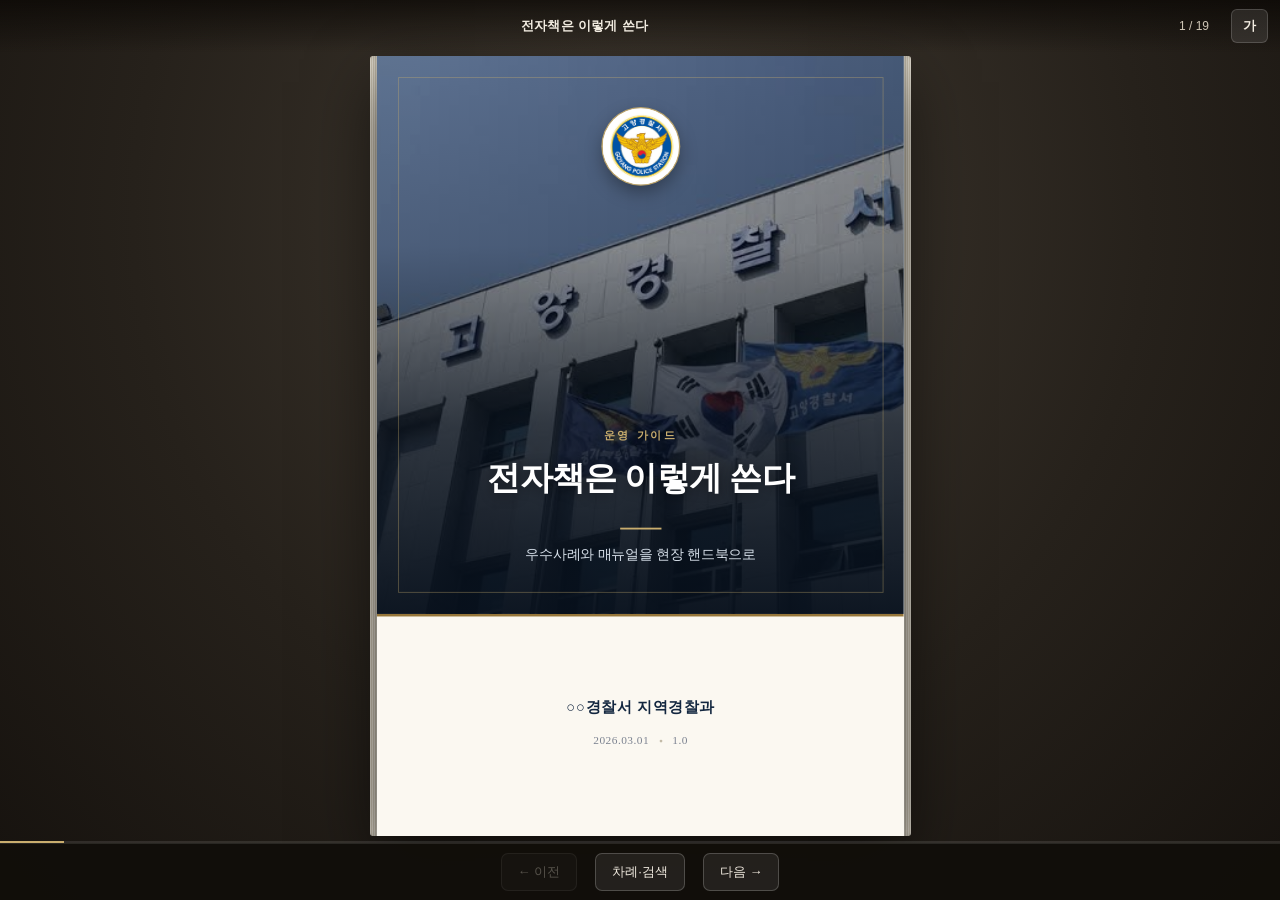
==== commit 749eeef7: "Improve mobile ebook reading and interactive page turns" ====
--- a/book.html
+++ b/book.html
@@ -1284,23 +1284,49 @@
 #print-root {
   display: none;
 }
-html,body.ebook{margin:0;height:100%;background:#17130f;color:#e8e2d6;font-family:var(--font);overflow:hidden;-webkit-text-size-adjust:100%;text-size-adjust:100%;touch-action:manipulation;}.desk{height:100dvh;display:flex;padding:52px 24px 60px;box-sizing:border-box;background:radial-gradient(ellipse at 50% 24%,#413a31 0%,#26211b 56%,#16120e 100%);}.stage{flex:1 1 auto;min-width:0;min-height:0;display:flex;align-items:center;justify-content:center;}.book{display:flex;align-items:stretch;max-width:100%;max-height:100%;}.book::before,.book::after{content:'';width:7px;flex:0 0 7px;align-self:stretch;background:repeating-linear-gradient(90deg,#efe9db 0 1px,#d8cfbc 1px 2px);}.book::before{border-radius:3px 0 0 3px;box-shadow:inset -3px 0 6px rgba(0,0,0,.22);}.book::after{border-radius:0 3px 3px 0;box-shadow:inset 3px 0 6px rgba(0,0,0,.22);}.leaf{background:var(--paper);position:relative;overflow:hidden;box-shadow:0 26px 64px rgba(0,0,0,.6);}.leaf-fit{overflow:hidden;transform-origin:top left;}.leaf-pages{display:flex;align-items:stretch;width:max-content;transform-origin:top left;}.leaf-pages>.ebook-page{flex:0 0 auto;}.ebook-page{display:none;box-shadow:none;}.ebook-page.is-open{display:flex;overflow:auto;-webkit-overflow-scrolling:touch;animation:leaf-in .26s ease-out;}.ebook-page.is-open{scrollbar-width:thin;scrollbar-color:rgba(150,118,58,.45) transparent;}.ebook-page.is-open::-webkit-scrollbar{width:6px;}.ebook-page.is-open::-webkit-scrollbar-thumb{background:rgba(150,118,58,.4);border-radius:3px;}@keyframes leaf-in{from{opacity:.25;}to{opacity:1;}}@media (prefers-reduced-motion:reduce){.ebook-page.is-open{animation:none;}}body.is-spread .ebook-page.is-left{box-shadow:inset -16px 0 26px -16px rgba(58,44,22,.5);}body.is-spread .ebook-page.is-right{box-shadow:inset 16px 0 26px -16px rgba(58,44,22,.5);}body.ebook .page-inner{overflow:visible;flex:1 0 auto;min-height:min-content;height:auto;}body.ebook .page-body,body.ebook .page-body .blk,body.ebook .flow,body.ebook .flow-step,body.ebook .flow-card,body.ebook .dodont,body.ebook .law-card,body.ebook .check-group{flex:0 0 auto;min-height:min-content;height:auto;overflow:visible;}body.ebook .flow{gap:0;justify-content:flex-start;}body.ebook .flow-card{overflow:hidden;}body.ebook .page-end{margin-top:12px;}.hud{position:fixed;left:0;right:0;top:0;z-index:20;display:flex;align-items:center;gap:6px;padding:9px 12px;padding-top:max(9px,env(safe-area-inset-top));background:linear-gradient(to bottom,rgba(10,7,4,.72),rgba(10,7,4,0));transition:opacity .25s;}.hud button{height:34px;min-width:34px;padding:0 11px;border:1px solid rgba(255,255,255,.16);border-radius:6px;background:rgba(255,255,255,.1);color:#f2ece1;font-family:var(--font);font-weight:600;font-size:13px;cursor:pointer;}.hud button:hover{background:rgba(255,255,255,.18);}.hud-title{flex:1;min-width:0;font-size:13px;font-weight:600;letter-spacing:.02em;white-space:nowrap;overflow:hidden;text-overflow:ellipsis;color:#f2ece1;text-align:center;padding:0 4px;}body.hud-off .hud{background:transparent;}body.hud-off .hud-title{opacity:0;}.toc{display:none;position:fixed;inset:0;z-index:30;background:rgba(12,9,6,.6);}body.toc-open .toc{display:block;}.toc nav{position:absolute;left:0;top:0;bottom:0;width:min(88vw,360px);background:var(--paper);color:var(--ink);overflow:auto;padding:16px 16px 32px;padding-top:max(16px,env(safe-area-inset-top));box-shadow:12px 0 40px rgba(0,0,0,.35);}.toc h2{margin:14px 0 10px;font-family:var(--font-serif);font-size:15px;letter-spacing:.5em;text-indent:.5em;color:var(--navy-900);text-align:center;}.toc h2::after{content:'';display:block;width:28px;height:1px;background:var(--gold);margin:10px auto 0;}.toc a{display:block;padding:11px 6px;border-bottom:1px solid var(--line-soft);color:var(--ink-2);text-decoration:none;font-size:14.5px;line-height:1.45;}.toc a.ch{font-family:var(--font);font-weight:700;color:var(--navy-900);margin-top:10px;border-bottom:1px solid var(--line);}.toc a.is-on{color:var(--gold);font-weight:700;}.toc a.is-on::before{content:'▸ ';}.blk-tools{display:none!important;}.reader-controls{position:fixed;bottom:0;left:0;right:0;z-index:20;display:flex;align-items:center;justify-content:center;gap:18px;padding:9px 16px max(9px,env(safe-area-inset-bottom));background:rgba(18,14,10,.94);border-top:1px solid rgba(255,255,255,.1);}.reader-controls button,.toc-close{min-height:38px;padding:0 16px;border:1px solid rgba(255,255,255,.2);border-radius:7px;background:rgba(255,255,255,.08);color:#f2ece1;font:inherit;font-family:var(--font);font-size:13px;cursor:pointer;}.reader-controls button:disabled{opacity:.3;cursor:default;}.reader-controls #pg{min-width:84px;text-align:center;font-size:12px;letter-spacing:.06em;font-variant-numeric:tabular-nums;color:#cfc6b6;}.progress{position:fixed;left:0;right:0;bottom:calc(57px + env(safe-area-inset-bottom));height:2px;background:rgba(255,255,255,.1);z-index:21;}.progress i{display:block;height:100%;background:var(--gold-soft);transition:width .25s ease;}.toc-close{background:var(--navy-900);color:#fff;border-color:transparent;margin-bottom:8px;width:100%;}.fs-note{position:fixed;left:50%;top:50%;transform:translate(-50%,-50%);z-index:40;padding:12px 20px;border-radius:8px;background:rgba(18,14,10,.92);color:#f2ece1;font-size:14px;opacity:0;pointer-events:none;transition:opacity .2s;}.fs-note.show{opacity:1;}body.ebook :is(button,a):focus-visible{outline:3px solid var(--gold-soft);outline-offset:3px;}@media (max-width:720px){:root{--fs-body:calc(16.5px * var(--fs-scale));--page-pad-bottom:10px;}.desk{padding:48px 0 calc(54px + env(safe-area-inset-bottom));background:#16120e;}.stage{align-items:stretch;}.book{width:100%;height:100%;}.book::before,.book::after{display:none;}.leaf,.leaf-fit,.leaf-pages{width:100%!important;height:100%!important;max-height:100%!important;transform:none!important;overflow:hidden!important;}.leaf{box-shadow:none;}.ebook-page.is-open{width:100%!important;height:100%!important;max-height:100%!important;box-shadow:none!important;}.cover-top{min-height:52dvh!important;padding:26px 22px 22px!important;flex:1.45 1 0!important;}.cover-top::after{inset:12px!important;}.cover-bottom{padding:18px 22px 22px!important;flex:none!important;}.cover-photo{object-position:center 36%!important;}.cover-emblem,.cover-mark{width:66px!important;height:66px!important;margin:6px auto 0!important;}.page-inner{padding:20px 20px 6px!important;}.chapter-page .page-inner{padding-top:56px!important;}.page-footer{padding:0 20px 14px!important;}.dodont{grid-template-columns:1fr!important;}.law-grid{grid-template-columns:1fr!important;}.toc-head{margin-bottom:20px!important;}}@media (max-width:380px){.hud button{padding:0 8px;font-size:12px;}.reader-controls{gap:10px;}.reader-controls button{padding:0 12px;}}@media print{html,body.ebook{overflow:visible!important;height:auto!important;background:#fff!important;}.hud,.toc,.reader-controls,.progress,.fs-note{display:none!important;}.desk,.stage,.book,.leaf,.leaf-fit,.leaf-pages{display:block!important;height:auto!important;width:auto!important;max-width:none!important;transform:none!important;filter:none!important;box-shadow:none!important;background:#fff!important;padding:0!important;}.book::before,.book::after{display:none!important;}.ebook-page{display:flex!important;width:var(--page-w)!important;height:var(--page-h)!important;max-height:var(--page-h)!important;overflow:hidden!important;box-shadow:none!important;animation:none!important;page-break-after:always;break-after:page;}.ebook-page:last-child{page-break-after:auto;}.page-inner{padding:var(--page-pad-y) var(--page-pad-x) 6mm!important;overflow:hidden!important;}}</style></head><body class="ebook"><header class="hud"><button type="button" id="tocbtn" aria-controls="toc" aria-expanded="false">차례</button><div class="hud-title">전자책은 이렇게 쓴다</div><button type="button" id="fontbtn" aria-label="글자 크기 바꾸기">가</button><button type="button" id="resetbtn" aria-label="처음으로 돌아가기">처음</button></header><div class="toc" id="toc"><nav aria-label="전자책 차례"><button type="button" class="toc-close" id="toc-close">닫기</button><h2>차 례</h2><a href="#p1" class="" data-i="0">전자책은 이렇게 쓴다</a><a href="#p2" class="" data-i="1">목차</a><a href="#p3" class=" ch" data-i="2">제01장  무엇을 넣는가</a><a href="#p4" class="" data-i="3">이 책의 위치</a><a href="#p5" class="" data-i="4">넣는 우선순위</a><a href="#p6" class="" data-i="5">원문은 잘라서 넣는다</a><a href="#p7" class=" ch" data-i="6">제02장  우수사례는 교훈 카드</a><a href="#p8" class="" data-i="7">사례를 넣는 법</a><a href="#p9" class="" data-i="8">가상 사례 · 주취 난동</a><a href="#p10" class="" data-i="9">가상 사례 · 스토킹 대기</a><a href="#p11" class="" data-i="10">가상 사례 · 현장 보존</a><a href="#p12" class="" data-i="11">사례 작성 DO / DON'T</a><a href="#p13" class=" ch" data-i="12">제03장  얇게, 자주 개정한다</a><a href="#p14" class="" data-i="13">네 권으로 나눈다</a><a href="#p15" class="" data-i="14">누가 쓰는가</a><a href="#p16" class="" data-i="15">운영 DO / DON'T</a><a href="#p17" class="" data-i="16">배포 전 체크리스트</a><a href="#p18" class="" data-i="17">원문은 어디에 두는가</a><a href="#p19" class="" data-i="18">이것만은 기억하세요</a></nav></div><div class="desk" id="desk"><div class="stage" id="stage"><div class="book" id="book"><div class="leaf"><div class="leaf-fit" id="leaf-fit"><div class="leaf-pages" id="leaf-pages"><article class="ebook-page is-open is-cover" id="p1" data-index="0" data-page-id="page_ep7phmtfb"><div class="cover-top"><img class="cover-photo" src="[data-uri]" alt="고양경찰서 전경"><img class="cover-emblem" src="[data-uri]" alt="고양경찰서 휘장"><div class="cover-kicker">운영 가이드</div><h1 class="cover-title">전자책은 이렇게 쓴다</h1><p class="cover-sub">우수사례와 매뉴얼을 현장 핸드북으로</p></div><hr class="cover-rule"><div class="cover-bottom"><div class="cover-org">○○경찰서 지역경찰과</div><div class="cover-imprint"><span class="v">2026.03.01</span><span class="dot"></span><span class="v">1.0</span></div></div></article><article class="ebook-page" id="p2" data-index="1" data-page-id="page_9ect6ctfb"><div class="page-inner"><div class="toc-head"><h1 class="pg-title">차 례</h1><div class="kicker">CONTENTS</div></div><div class="toc-list"><div class="toc-ch"><span class="no">CHAPTER 01</span><span>무엇을 넣는가</span></div><div class="toc-row"><span>이 책의 위치</span><span class="dots"></span><span class="num">04</span></div><div class="toc-row"><span>넣는 우선순위</span><span class="dots"></span><span class="num">05</span></div><div class="toc-row"><span>원문은 잘라서 넣는다</span><span class="dots"></span><span class="num">06</span></div><div class="toc-ch"><span class="no">CHAPTER 02</span><span>우수사례는 교훈 카드</span></div><div class="toc-row"><span>사례를 넣는 법</span><span class="dots"></span><span class="num">08</span></div><div class="toc-row"><span>가상 사례 · 주취 난동</span><span class="dots"></span><span class="num">09</span></div><div class="toc-row"><span>가상 사례 · 스토킹 대기</span><span class="dots"></span><span class="num">10</span></div><div class="toc-row"><span>가상 사례 · 현장 보존</span><span class="dots"></span><span class="num">11</span></div><div class="toc-row"><span>사례 작성 DO / DON'T</span><span class="dots"></span><span class="num">12</span></div><div class="toc-ch"><span class="no">CHAPTER 03</span><span>얇게, 자주 개정한다</span></div><div class="toc-row"><span>네 권으로 나눈다</span><span class="dots"></span><span class="num">14</span></div><div class="toc-row"><span>누가 쓰는가</span><span class="dots"></span><span class="num">15</span></div><div class="toc-row"><span>운영 DO / DON'T</span><span class="dots"></span><span class="num">16</span></div><div class="toc-row"><span>배포 전 체크리스트</span><span class="dots"></span><span class="num">17</span></div><div class="toc-row"><span>원문은 어디에 두는가</span><span class="dots"></span><span class="num">18</span></div><div class="toc-row"><span>이것만은 기억하세요</span><span class="dots"></span><span class="num">19</span></div></div></div><div class="page-footer"><span class="folio">2</span></div></article><article class="ebook-page chapter-page is-navy" id="p3" data-index="2" data-page-id="page_4f8alctfc"><div class="page-inner"><div class="ch-mark"><span class="k">제</span><span class="ch-no">01</span><span class="k">장</span></div><div class="ch-rule"></div><h1 class="ch-title">무엇을 넣는가</h1><div class="blk learn-box"><div class="learn-label">이 장에서 배울 것</div><div class="learn-items"><div class="learn-item"><span class="n">01</span><span class="t" data-index="0">긴 매뉴얼을 통째로 옮기지 않는다.</span></div><div class="learn-item"><span class="n">02</span><span class="t" data-index="1">자주 하는 일, 자주 틀리는 일부터 넣는다.</span></div><div class="learn-item"><span class="n">03</span><span class="t" data-index="2">한 페이지에 핵심 메시지 하나만 남긴다.</span></div></div></div></div><div class="page-footer"><span class="folio">3</span></div></article><article class="ebook-page" id="p4" data-index="3" data-page-id="page_veqn2atfd"><div class="page-inner content-stack"><header class="page-head"><div class="kicker">무엇을 넣는가</div><h1 class="pg-title size-md">이 책의 위치</h1><div class="blk point-bar"><div class="tag">POINT</div><div class="txt">전자책은 매뉴얼 대체본이 아니다. 현장에서 꺼내는 실행층이다.</div></div></header><div class="page-body"><div class="blk"><div class="h-block">기록용과 실행용을 가른다</div></div><div class="blk"><ul class="bullets edit-list"><li data-index="0">결과보고·법령 전문은 원래 파일에 둔다.</li><li data-index="1">전자책에는 지금 할 행동만 남긴다.</li><li data-index="2">열어도 행동이 안 바뀌면 그 페이지는 뺀다.</li></ul></div><div class="blk callout is-tip"><div class="side">TIP</div><div class="body">직원이 출동 전에 펼치는가가 성공 기준이다.</div></div></div><footer class="page-end"><div class="blk summary-ribbon"><div class="tag">한줄 요약</div><div class="txt">검색하는 자료가 아니라 손에 익은 짧은 카드다.</div></div></footer></div><div class="page-footer"><span class="folio">4</span></div></article><article class="ebook-page" id="p5" data-index="4" data-page-id="page_9hfj2xtfd"><div class="page-inner content-stack"><header class="page-head"><div class="kicker">무엇을 넣는가</div><h1 class="pg-title size-md">넣는 우선순위</h1><div class="blk point-bar"><div class="tag">POINT</div><div class="txt">매일 하고, 실수 비용이 큰 일부터 전자책으로 만든다.</div></div></header><div class="page-body"><div class="blk"><div class="h-block">이 순서로 고른다</div></div><div class="blk"><ul class="bullets edit-list"><li data-index="0">1순위: 112 초동, 분리, 현장 보존</li><li data-index="1">2순위: 우수사례를 교훈 한 줄로</li><li data-index="2">3순위: 매뉴얼에서 자주 틀리는 구간</li><li data-index="3">4순위: 새 제도에서 바뀐 행동만</li></ul></div><div class="blk callout is-warning"><div class="side">주의</div><div class="body">연간 사례 30건을 한 권에 넣으면 아무도 열지 않는다.</div></div></div><footer class="page-end"><div class="blk summary-ribbon"><div class="tag">한줄 요약</div><div class="txt">자주 하는 일, 자주 틀리는 일이 1순위다.</div></div></footer></div><div class="page-footer"><span class="folio">5</span></div></article><article class="ebook-page" id="p6" data-index="5" data-page-id="page_sss34dtfd"><div class="page-inner content-stack"><header class="page-head"><div class="kicker">무엇을 넣는가</div><h1 class="pg-title size-md">원문은 잘라서 넣는다</h1><div class="blk point-bar"><div class="tag">POINT</div><div class="txt">긴 원문 목차를 옮기지 말고, 현장에서 헷갈리는 지점만 자른다.</div></div></header><div class="page-body"><div class="blk"><div class="h-block">전자책에 남길 것</div></div><div class="blk"><ul class="bullets edit-list"><li data-index="0">현장에서 던질 판단 질문 한 줄</li><li data-index="1">하면 안 되는 행동 두세 개</li><li data-index="2">원문 자료 이름과 위치 한 줄</li></ul></div><div class="blk callout is-tip"><div class="side">TIP</div><div class="body">원문은 별도 파일에 두고, 전자책에는 질문만 둔다.</div></div></div><footer class="page-end"><div class="blk summary-ribbon"><div class="tag">한줄 요약</div><div class="txt">원문은 통째가 아니라 자주 틀리는 쪽만 옮긴다.</div></div></footer></div><div class="page-footer"><span class="folio">6</span></div></article><article class="ebook-page chapter-page is-navy" id="p7" data-index="6" data-page-id="page_qa1v2dtfd"><div class="page-inner"><div class="ch-mark"><span class="k">제</span><span class="ch-no">02</span><span class="k">장</span></div><div class="ch-rule"></div><h1 class="ch-title">우수사례는 교훈 카드</h1><div class="blk learn-box"><div class="learn-label">이 장에서 배울 것</div><div class="learn-items"><div class="learn-item"><span class="n">01</span><span class="t" data-index="0">경위 나열이 아니라 다음 판단 규칙을 남긴다.</span></div><div class="learn-item"><span class="n">02</span><span class="t" data-index="1">한 사례는 반드시 한 페이지다.</span></div><div class="learn-item"><span class="n">03</span><span class="t" data-index="2">교훈이 한 줄로 안 나오면 넣지 않는다.</span></div></div></div></div><div class="page-footer"><span class="folio">7</span></div></article><article class="ebook-page" id="p8" data-index="7" data-page-id="page_14db1ftfd"><div class="page-inner content-stack"><header class="page-head"><div class="kicker">우수사례는 교훈 카드</div><h1 class="pg-title size-md">사례를 넣는 법</h1><div class="blk point-bar"><div class="tag">POINT</div><div class="txt">우수사례의 목적은 자랑이 아니라 다음에도 같은 판단을 하는 것이다.</div></div></header><div class="page-body"><div class="blk"><div class="h-block">남기는 여섯 칸</div></div><div class="blk"><ul class="bullets edit-list"><li data-index="0">사건 발생, 현장 상황, 경찰관 판단</li><li data-index="1">조치, 결과, LESSON LEARNED</li><li data-index="2">교훈 한 줄이 없으면 그 사례는 보류한다</li></ul></div><div class="blk callout is-warning"><div class="side">주의</div><div class="body">실명·사건번호·연락처는 쓰지 말고 가상으로 바꾼다.</div></div></div><footer class="page-end"><div class="blk summary-ribbon"><div class="tag">한줄 요약</div><div class="txt">잘했다는 문장보다 다음에 할 행동을 남긴다.</div></div></footer></div><div class="page-footer"><span class="folio">8</span></div></article><article class="ebook-page" id="p9" data-index="8" data-page-id="page_stsdnotfd"><div class="page-inner content-stack"><header class="page-head"><div class="kicker">우수사례는 교훈 카드</div><h1 class="pg-title size-md">가상 사례 · 주취 난동</h1><div class="blk point-bar"><div class="tag">POINT</div><div class="txt">주취는 양형 사유가 아니라 현장 위험 요소다.</div></div></header><div class="page-body"><div class="blk"><div class="flow"><div class="flow-step"><div class="flow-rail"><div class="flow-dot">1</div></div><div class="flow-card"><div class="lab" data-index="0">사건 발생</div><div class="txt" data-index="0">심야 상가 앞 주취 난동 112 신고. 유리컵이 깨졌다는 정보가 있었다.</div></div></div><div class="flow-step"><div class="flow-rail"><div class="flow-dot">2</div></div><div class="flow-card"><div class="lab" data-index="1">현장 상황</div><div class="txt" data-index="1">상대가 큰 소리로 항의하며 길을 막고 있었다. 통행인과 거리가 가까웠다.</div></div></div><div class="flow-step"><div class="flow-rail"><div class="flow-dot">3</div></div><div class="flow-card"><div class="lab" data-index="2">경찰관 판단</div><div class="txt" data-index="2">말다툼을 이기려 하지 않고, 2차 피해 공간부터 비우기로 했다.</div></div></div><div class="flow-step"><div class="flow-rail"><div class="flow-dot">4</div></div><div class="flow-card"><div class="lab" data-index="3">조치</div><div class="txt" data-index="3">주변을 먼저 물렸다. 거리를 유지한 채 두 명이 제지하고 구급을 요청했다.</div></div></div><div class="flow-step"><div class="flow-rail"><div class="flow-dot">5</div></div><div class="flow-card"><div class="lab" data-index="4">결과</div><div class="txt" data-index="4">설득으로 끝내지 않고 위해를 차단한 뒤 인계했다.</div></div></div><div class="flow-step"><div class="flow-rail"><div class="flow-dot">6</div></div><div class="flow-card"><div class="lab" data-index="5">LESSON LEARNED</div><div class="txt" data-index="5">취해서 그렇다는 설명과 별개로, 조치는 취하지 않은 폭력과 같은 기준으로 한다.</div></div></div></div></div></div><footer class="page-end"><div class="blk summary-ribbon"><div class="tag">한줄 요약</div><div class="txt">주취 현장의 목표는 설득이 아니라 위해 차단이다.</div></div></footer></div><div class="page-footer"><span class="folio">9</span></div></article><article class="ebook-page" id="p10" data-index="9" data-page-id="page_0nj8dwtfd"><div class="page-inner content-stack"><header class="page-head"><div class="kicker">우수사례는 교훈 카드</div><h1 class="pg-title size-md">가상 사례 · 스토킹 대기</h1><div class="blk point-bar"><div class="tag">POINT</div><div class="txt">한 번의 시비가 아니라 반복·대기·감시가 보이면 관점을 바꾼다.</div></div></header><div class="page-body"><div class="blk"><div class="flow"><div class="flow-step"><div class="flow-rail"><div class="flow-dot">1</div></div><div class="flow-card"><div class="lab" data-index="0">사건 발생</div><div class="txt" data-index="0">피해자가 전 연인이 직장 앞에서 기다린다고 신고하였다.</div></div></div><div class="flow-step"><div class="flow-rail"><div class="flow-dot">2</div></div><div class="flow-card"><div class="lab" data-index="1">현장 상황</div><div class="txt" data-index="1">상대가 출입구 근처에서 서 있었다. 메시지 횟수가 많다는 진술이 있었다.</div></div></div><div class="flow-step"><div class="flow-rail"><div class="flow-dot">3</div></div><div class="flow-card"><div class="lab" data-index="2">경찰관 판단</div><div class="txt" data-index="2">사적 분쟁으로 넘기지 않았다. 같은 장소의 반복 대기를 위험 신호로 보았다.</div></div></div><div class="flow-step"><div class="flow-rail"><div class="flow-dot">4</div></div><div class="flow-card"><div class="lab" data-index="3">조치</div><div class="txt" data-index="3">접근 자체를 기록했다. 패턴과 시간대를 남기고 보호 안내를 하였다.</div></div></div><div class="flow-step"><div class="flow-rail"><div class="flow-dot">5</div></div><div class="flow-card"><div class="lab" data-index="4">결과</div><div class="txt" data-index="4">당일 만남 한 번으로 종결하지 않고 반복 여부를 보고서에 남겼다.</div></div></div><div class="flow-step"><div class="flow-rail"><div class="flow-dot">6</div></div><div class="flow-card"><div class="lab" data-index="5">LESSON LEARNED</div><div class="txt" data-index="5">전 연인이라는 관계는 완화 사유가 아니다. 접근 자체를 위험으로 평가한다.</div></div></div></div></div></div><footer class="page-end"><div class="blk summary-ribbon"><div class="tag">한줄 요약</div><div class="txt">한 번의 만남이 아니라 패턴을 기록한다.</div></div></footer></div><div class="page-footer"><span class="folio">10</span></div></article><article class="ebook-page" id="p11" data-index="10" data-page-id="page_u7qt4htfd"><div class="page-inner content-stack"><header class="page-head"><div class="kicker">우수사례는 교훈 카드</div><h1 class="pg-title size-md">가상 사례 · 현장 보존</h1><div class="blk point-bar"><div class="tag">POINT</div><div class="txt">초동에서 만진 물건은 나중에 설명이 필요해진다.</div></div></header><div class="page-body"><div class="blk"><div class="flow"><div class="flow-step"><div class="flow-rail"><div class="flow-dot">1</div></div><div class="flow-card"><div class="lab" data-index="0">사건 발생</div><div class="txt" data-index="0">공동주택 가정폭력 신고. 거실에 깨진 컵과 쓰러진 의자가 있었다.</div></div></div><div class="flow-step"><div class="flow-rail"><div class="flow-dot">2</div></div><div class="flow-card"><div class="lab" data-index="1">현장 상황</div><div class="txt" data-index="1">통행에 큰 방해는 없었다. 피해자는 빨리 치워 달라고 하였다.</div></div></div><div class="flow-step"><div class="flow-rail"><div class="flow-dot">3</div></div><div class="flow-card"><div class="lab" data-index="2">경찰관 판단</div><div class="txt" data-index="2">생명·안전에 필요 없는 이동은 하지 않기로 했다. 위치를 먼저 남기기로 했다.</div></div></div><div class="flow-step"><div class="flow-rail"><div class="flow-dot">4</div></div><div class="flow-card"><div class="lab" data-index="3">조치</div><div class="txt" data-index="3">사진을 남기고 치우지 않았다. 목격자 연락처를 현장에서 받았다.</div></div></div><div class="flow-step"><div class="flow-rail"><div class="flow-dot">5</div></div><div class="flow-card"><div class="lab" data-index="4">결과</div><div class="txt" data-index="4">현장 수습이 아니라 현장 보존으로 인계하였다.</div></div></div><div class="flow-step"><div class="flow-rail"><div class="flow-dot">6</div></div><div class="flow-card"><div class="lab" data-index="5">LESSON LEARNED</div><div class="txt" data-index="5">현장을 깨끗하게 만드는 것이 초동조치가 아니다.</div></div></div></div></div></div><footer class="page-end"><div class="blk summary-ribbon"><div class="tag">한줄 요약</div><div class="txt">필요한 것만 만지고, 만졌으면 왜 만졌는지 남긴다.</div></div></footer></div><div class="page-footer"><span class="folio">11</span></div></article><article class="ebook-page" id="p12" data-index="11" data-page-id="page_9ki523tfe"><div class="page-inner content-stack"><header class="page-head"><div class="kicker">우수사례는 교훈 카드</div><h1 class="pg-title size-md">사례 작성 DO / DON'T</h1></header><div class="page-body"><div class="blk"><div class="dodont"><div class="col-do"><div class="col-head">DO · 해야 할 행동</div><div class="col-body"><ul class="bullets edit-list"><li data-index="0">한 사례를 한 페이지로 줄인다.</li><li data-index="1">판단과 조치를 시간 순으로 적는다.</li><li data-index="2">교훈을 한 줄 명령형으로 남긴다.</li><li data-index="3">개인정보는 가상으로 바꾼다.</li></ul></div></div><div class="col-dont"><div class="col-head">DON'T · 하면 안 되는 행동</div><div class="col-body"><ul class="bullets edit-list"><li data-index="0">공적조서·표창 문안을 그대로 붙이지 않는다.</li><li data-index="1">경위를 소설처럼 길게 쓰지 않는다.</li><li data-index="2">실명과 사건번호를 남기지 않는다.</li><li data-index="3">교훈 없이 결과만 자랑하지 않는다.</li></ul></div></div></div></div></div><footer class="page-end"><div class="blk summary-ribbon"><div class="tag">한줄 요약</div><div class="txt">사례집은 실적 모음이 아니라 다음 출동의 판단 카드다.</div></div></footer></div><div class="page-footer"><span class="folio">12</span></div></article><article class="ebook-page chapter-page is-navy" id="p13" data-index="12" data-page-id="page_nz80cntfe"><div class="page-inner"><div class="ch-mark"><span class="k">제</span><span class="ch-no">03</span><span class="k">장</span></div><div class="ch-rule"></div><h1 class="ch-title">얇게, 자주 개정한다</h1><div class="blk learn-box"><div class="learn-label">이 장에서 배울 것</div><div class="learn-items"><div class="learn-item"><span class="n">01</span><span class="t" data-index="0">대작 한 권보다 얇은 시리즈가 다시 열린다.</span></div><div class="learn-item"><span class="n">02</span><span class="t" data-index="1">이달의 교훈은 월 1권, 사례 3건이면 충분하다.</span></div><div class="learn-item"><span class="n">03</span><span class="t" data-index="2">경고가 뜨는 쪽은 아직 현장용이 아니다.</span></div></div></div></div><div class="page-footer"><span class="folio">13</span></div></article><article class="ebook-page" id="p14" data-index="13" data-page-id="page_ld8kv2tfe"><div class="page-inner content-stack"><header class="page-head"><div class="kicker">얇게, 자주 개정한다</div><h1 class="pg-title size-md">네 권으로 나눈다</h1><div class="blk point-bar"><div class="tag">POINT</div><div class="txt">서 전체 모음집이 아니라 직무에 맞는 얇은 책을 여러 권 만든다.</div></div></header><div class="page-body"><div class="blk"><div class="h-block">권 구성</div></div><div class="blk"><ul class="bullets edit-list"><li data-index="0">현장 핸드북: 반기 개정, 15~25쪽</li><li data-index="1">이달의 교훈: 매달, 사례 3~5건</li><li data-index="2">제도 속보: 바뀐 행동만 4~8쪽</li><li data-index="3">법령 카드: 취지와 질문만 2~4쪽</li></ul></div><div class="blk callout is-tip"><div class="side">TIP</div><div class="body">첫 달은 핸드북 1권, 사례 3건, 체크리스트 1쪽이면 충분하다.</div></div></div><footer class="page-end"><div class="blk summary-ribbon"><div class="tag">한줄 요약</div><div class="txt">목표는 100쪽이 아니라 출동 전에 펼치는 책 한 권이다.</div></div></footer></div><div class="page-footer"><span class="folio">14</span></div></article><article class="ebook-page" id="p15" data-index="14" data-page-id="page_ik5b65tfe"><div class="page-inner content-stack"><header class="page-head"><div class="kicker">얇게, 자주 개정한다</div><h1 class="pg-title size-md">누가 쓰는가</h1><div class="blk point-bar"><div class="tag">POINT</div><div class="txt">현장은 짧게 적고, 담당은 문장을 자르고, 책임자는 행동 변화만 본다.</div></div></header><div class="page-body"><div class="blk"><div class="h-block">역할</div></div><div class="blk"><ul class="bullets edit-list"><li data-index="0">지구대: 헷갈린 점과 사례 핵심만 적는다.</li><li data-index="1">교육 담당자: 마스터 프롬프트로 초안을 뽑는다.</li><li data-index="2">과 책임자: 이 페이지를 보면 행동이 바뀌는가만 확인한다.</li></ul></div><div class="blk callout is-warning"><div class="side">주의</div><div class="body">한 페이지에 문장 7개를 넘기면 아직 안 자른 것이다.</div></div></div><footer class="page-end"><div class="blk summary-ribbon"><div class="tag">한줄 요약</div><div class="txt">작성은 짧게, 편집은 더 짧게, 배포는 행동이 바뀔 때만.</div></div></footer></div><div class="page-footer"><span class="folio">15</span></div></article><article class="ebook-page" id="p16" data-index="15" data-page-id="page_cxbj3jtfe"><div class="page-inner content-stack"><header class="page-head"><div class="kicker">얇게, 자주 개정한다</div><h1 class="pg-title size-md">운영 DO / DON'T</h1></header><div class="page-body"><div class="blk"><div class="dodont"><div class="col-do"><div class="col-head">DO · 해야 할 행동</div><div class="col-body"><ul class="bullets edit-list"><li data-index="0">마스터 프롬프트에 원문을 넣고 초안을 받는다.</li><li data-index="1">검토 경고가 뜬 페이지부터 고친다.</li><li data-index="2">직무별로 책을 나눈다.</li><li data-index="3">구버전은 회수하고 버전을 표지에 남긴다.</li></ul></div></div><div class="col-dont"><div class="col-head">DON'T · 하면 안 되는 행동</div><div class="col-body"><ul class="bullets edit-list"><li data-index="0">수사매뉴얼 전체를 디지털화하지 않는다.</li><li data-index="1">한 권에 서 업무를 다 담지 않는다.</li><li data-index="2">한 번 만들고 개정하지 않은 채 두지 않는다.</li><li data-index="3">개인이 식별되는 사건을 넣지 않는다.</li></ul></div></div></div></div></div><footer class="page-end"><div class="blk summary-ribbon"><div class="tag">한줄 요약</div><div class="txt">전자책은 쌓을수록가 아니라 줄어들수록 좋아진다.</div></div></footer></div><div class="page-footer"><span class="folio">16</span></div></article><article class="ebook-page" id="p17" data-index="16" data-page-id="page_vkiuwitfe"><div class="page-inner content-stack"><header class="page-head"><div class="kicker">얇게, 자주 개정한다</div><h1 class="pg-title size-md">배포 전 체크리스트</h1></header><div class="page-body"><div class="blk"><div class="check-group"><h3>확인사항</h3><ul><li class=""><span class="box" data-index="0"></span><span data-index="0">한 페이지에 핵심이 하나인가</span></li><li class=""><span class="box" data-index="1"></span><span data-index="1">핵심포인트와 한줄 요약이 있는가</span></li><li class=""><span class="box" data-index="2"></span><span data-index="2">실제 이름·사건번호가 없는가</span></li></ul></div><div class="check-group"><h3>조치사항</h3><ul><li class=""><span class="box" data-index="0"></span><span data-index="0">긴 문장을 잘랐는가</span></li><li class=""><span class="box" data-index="1"></span><span data-index="1">검토 경고 페이지를 고쳤는가</span></li><li class=""><span class="box" data-index="2"></span><span data-index="2">표지 부서·날짜·버전을 넣었는가</span></li></ul></div><div class="check-group"><h3>보고사항</h3><ul><li class=""><span class="box" data-index="0"></span><span data-index="0">배포 대상 부서를 정했는가</span></li><li class=""><span class="box" data-index="1"></span><span data-index="1">구버전 회수 방법을 정했는가</span></li></ul></div><div class="check-group"><h3>증거확보</h3><ul><li class=""><span class="box" data-index="0"></span><span data-index="0">JSON 백업을 저장했는가</span></li></ul></div><div class="check-group"><h3>후속조치</h3><ul><li class=""><span class="box" data-index="0"></span><span data-index="0">다음 개정 시점을 적었는가</span></li><li class=""><span class="box" data-index="1"></span><span data-index="1">원문 매뉴얼 위치를 안내했는가</span></li></ul></div></div></div><footer class="page-end"><div class="blk summary-ribbon"><div class="tag">한줄 요약</div><div class="txt">경고가 남은 채 배포하지 않는다.</div></div></footer></div><div class="page-footer"><span class="folio">17</span></div></article><article class="ebook-page" id="p18" data-index="17" data-page-id="page_ajpi03tfe"><div class="page-inner content-stack"><header class="page-head"><div class="kicker">얇게, 자주 개정한다</div><h1 class="pg-title size-md">원문은 어디에 두는가</h1></header><div class="page-body"><div class="blk"><div class="law-card"><div class="law-name">관련 법령</div><div class="law-grid"><div class="law-cell"><div class="lab">핵심 내용</div><div class="txt">이 책은 현장 핸드북이다. 현행 법령·청 훈령·서 매뉴얼이 항상 우선한다.</div></div><div class="law-cell"><div class="lab">현장에서는 이렇게 적용</div><div class="txt">판단이 급하면 전자책의 질문부터 본다. 강제수사·긴급조치의 적법성은 최신 조문과 내부 매뉴얼로 확인한다.</div></div><div class="law-cell"><div class="lab">주의할 점</div><div class="txt">이 책의 문장만으로 처분 근거를 단정하지 않는다. 지난 판은 배포하지 않는다.</div></div></div><details class="law-original"><summary>원문 펼치기</summary><div class="orig">원문이 있으면 여기에 붙여 넣습니다.</div></details></div></div></div><footer class="page-end"><div class="blk summary-ribbon"><div class="tag">한줄 요약</div><div class="txt">전자책은 보조다. 최종 근거는 현행 법령과 내부 매뉴얼이다.</div></div></footer></div><div class="page-footer"><span class="folio">18</span></div></article><article class="ebook-page" id="p19" data-index="18" data-page-id="page_d8t8f1tfe"><div class="page-inner content-stack"><header class="page-head remember-head"><div class="kicker">REMEMBER</div><h1 class="pg-title size-md">이것만은 기억하세요</h1></header><div class="page-body remember-list"><div class="remember-item"><div class="n">01</div><div class="t" data-index="0">전자책은 매뉴얼 창고가 아니라 현장 판단 카드다.</div></div><div class="remember-item"><div class="n">02</div><div class="t" data-index="1">우수사례는 교훈 한 줄이 남으면 성공이다.</div></div><div class="remember-item"><div class="n">03</div><div class="t" data-index="2">매뉴얼은 자주 틀리는 구간만 잘라 넣는다.</div></div><div class="remember-item"><div class="n">04</div><div class="t" data-index="3">얇은 책을 자주 고치는 편이 한 권 대작보다 낫다.</div></div><div class="remember-item"><div class="n">05</div><div class="t" data-index="4">경고가 뜨는 페이지는 아직 배포할 것이 아니다.</div></div></div></div><div class="page-footer"><span class="folio">19</span></div></article></div></div></div></div></div></div><div class="progress" aria-hidden="true"><i id="bar"></i></div><nav class="reader-controls" aria-label="전자책 페이지 이동"><button type="button" id="reader-prev">← 이전</button><span id="pg" role="status">1 / 1</span><button type="button" id="reader-next">다음 →</button></nav><div class="fs-note" id="fs-note" role="status"></div><script>(function(){
+html,body.ebook{margin:0;height:100%;background:#17130f;color:#e8e2d6;font-family:var(--font);overflow:hidden;-webkit-text-size-adjust:100%;text-size-adjust:100%;touch-action:manipulation;}.desk{height:100dvh;display:flex;padding:52px 24px 60px;box-sizing:border-box;background:radial-gradient(ellipse at 50% 24%,#413a31 0%,#26211b 56%,#16120e 100%);}.stage{flex:1 1 auto;min-width:0;min-height:0;display:flex;align-items:center;justify-content:center;}.book{display:flex;align-items:stretch;max-width:100%;max-height:100%;}.book::before,.book::after{content:'';width:7px;flex:0 0 7px;align-self:stretch;background:repeating-linear-gradient(90deg,#efe9db 0 1px,#d8cfbc 1px 2px);}.book::before{border-radius:3px 0 0 3px;box-shadow:inset -3px 0 6px rgba(0,0,0,.22);}.book::after{border-radius:0 3px 3px 0;box-shadow:inset 3px 0 6px rgba(0,0,0,.22);}.leaf{background:var(--paper);position:relative;overflow:hidden;box-shadow:0 26px 64px rgba(0,0,0,.6);}.leaf-fit{overflow:hidden;transform-origin:top left;}.leaf-pages{position:relative;display:flex;align-items:stretch;width:max-content;transform-origin:top left;}.leaf-pages>.ebook-page{flex:0 0 auto;}.ebook-page{display:none;box-shadow:none;}.ebook-page.is-open{display:flex;overflow:auto;-webkit-overflow-scrolling:touch;}.ebook-page.is-open{scrollbar-width:thin;scrollbar-color:rgba(150,118,58,.45) transparent;}.ebook-page.is-open::-webkit-scrollbar{width:6px;}.ebook-page.is-open::-webkit-scrollbar-thumb{background:rgba(150,118,58,.4);border-radius:3px;}.desk{touch-action:pan-y pinch-zoom;}@media (hover:hover) and (pointer:fine){.desk{cursor:grab;}.desk.is-dragging{cursor:grabbing;}.desk :is(a,button,input,textarea,select,details){cursor:auto;}}.turn-layer{position:absolute;inset:0;z-index:10;perspective:1500px;perspective-origin:left center;pointer-events:none;user-select:none;-webkit-user-select:none;}.turn-base,.turn-sheet{position:absolute;inset:0;overflow:hidden;background:var(--paper);}.turn-sheet{transform-origin:left center;backface-visibility:hidden;-webkit-backface-visibility:hidden;will-change:transform;box-shadow:12px 0 28px rgba(18,14,10,.24);}.turn-sheet::after{content:'';position:absolute;inset:0;pointer-events:none;background:linear-gradient(90deg,rgba(18,14,10,.3),transparent 18%,rgba(255,255,255,.2) 80%,rgba(18,14,10,.12));opacity:var(--turn-shade,0);}.turn-shadow{position:absolute;inset:0;background:linear-gradient(90deg,rgba(18,14,10,.6),rgba(18,14,10,.12));opacity:0;}.turn-layer .ebook-page{width:100%;height:100%;max-height:100%;margin:0;animation:none!important;scrollbar-width:none;}.turn-layer .ebook-page::-webkit-scrollbar{display:none;}@media (prefers-reduced-motion:reduce){body:not(.motion-enabled) .turn-layer{display:none;}.progress i{transition:none;}}body.is-spread .ebook-page.is-left{box-shadow:inset -16px 0 26px -16px rgba(58,44,22,.5);}body.is-spread .ebook-page.is-right{box-shadow:inset 16px 0 26px -16px rgba(58,44,22,.5);}body.ebook .page-inner{overflow:visible;flex:1 0 auto;min-height:min-content;height:auto;}body.ebook .page-body,body.ebook .page-body .blk,body.ebook .flow,body.ebook .flow-step,body.ebook .flow-card,body.ebook .dodont,body.ebook .law-card,body.ebook .check-group{flex:0 0 auto;min-height:min-content;height:auto;overflow:visible;}body.ebook .flow{gap:0;justify-content:flex-start;}body.ebook .flow-card{overflow:hidden;}body.ebook .page-end{margin-top:12px;}.hud{position:fixed;left:0;right:0;top:0;z-index:20;display:flex;align-items:center;gap:6px;padding:9px 12px;padding-top:max(9px,env(safe-area-inset-top));background:linear-gradient(to bottom,rgba(10,7,4,.72),rgba(10,7,4,0));transition:opacity .25s;}.hud button{height:34px;min-width:34px;padding:0 11px;border:1px solid rgba(255,255,255,.16);border-radius:6px;background:rgba(255,255,255,.1);color:#f2ece1;font-family:var(--font);font-weight:600;font-size:13px;cursor:pointer;}.hud button:hover{background:rgba(255,255,255,.18);}.hud-title{flex:1;min-width:0;font-size:13px;font-weight:600;letter-spacing:.02em;white-space:nowrap;overflow:hidden;text-overflow:ellipsis;color:#f2ece1;text-align:center;padding:0 4px;}body.hud-off .hud{background:transparent;}body.hud-off .hud-title{opacity:0;}.toc{display:none;position:fixed;inset:0;z-index:30;background:rgba(12,9,6,.6);}body.toc-open .toc{display:block;}.toc nav{box-sizing:border-box;position:absolute;left:0;top:0;bottom:0;width:min(88vw,360px);background:var(--paper);color:var(--ink);overflow:auto;overscroll-behavior:contain;padding:16px 16px 32px;padding-top:max(16px,env(safe-area-inset-top));box-shadow:12px 0 40px rgba(0,0,0,.35);}.toc-tools{position:sticky;top:0;z-index:1;display:flex;gap:8px;padding:8px 0;background:var(--paper);}.toc-tools button{min-height:44px;flex:1;margin:0;border:1px solid var(--line);border-radius:7px;font:inherit;font-size:14px;cursor:pointer;}.toc h2{margin:14px 0 10px;font-family:var(--font-serif);font-size:15px;letter-spacing:.5em;text-indent:.5em;color:var(--navy-900);text-align:center;}.toc h2::after{content:'';display:block;width:28px;height:1px;background:var(--gold);margin:10px auto 0;}.toc a{display:block;padding:11px 6px;border-bottom:1px solid var(--line-soft);color:var(--ink-2);text-decoration:none;font-size:14.5px;line-height:1.45;}.toc a.ch{font-family:var(--font);font-weight:700;color:var(--navy-900);margin-top:10px;border-bottom:1px solid var(--line);}.toc a.is-on{color:var(--gold);font-weight:700;}.toc a.is-on::before{content:'▸ ';}.toc a[hidden]{display:none;}.toc-search-label{display:block;margin:18px 0 6px;font-size:13px;font-weight:700;}.toc input{box-sizing:border-box;width:100%;min-height:44px;padding:10px 12px;border:1px solid var(--line);border-radius:7px;background:#fff;color:var(--ink);font:inherit;font-size:16px;}.toc-status,.toc-excerpt{font-size:12px;line-height:1.6;color:var(--ink-2);letter-spacing:0;}.toc-status{margin:8px 0 12px;}.toc-excerpt{display:block;margin-top:5px;font-weight:400;overflow-wrap:anywhere;}.toc-excerpt:empty{display:none;}.blk-tools{display:none!important;}.reader-controls{position:fixed;bottom:0;left:0;right:0;z-index:20;display:flex;align-items:center;justify-content:center;gap:18px;padding:9px 16px max(9px,env(safe-area-inset-bottom));background:rgba(18,14,10,.94);border-top:1px solid rgba(255,255,255,.1);}.reader-controls button,.toc-close{min-height:38px;padding:0 16px;border:1px solid rgba(255,255,255,.2);border-radius:7px;background:rgba(255,255,255,.08);color:#f2ece1;font:inherit;font-family:var(--font);font-size:13px;cursor:pointer;}.reader-controls button:disabled{opacity:.3;cursor:default;}#pg{flex:none;min-width:62px;text-align:center;font-size:12px;font-variant-numeric:tabular-nums;color:#cfc6b6;}.progress{position:fixed;left:0;right:0;bottom:calc(57px + env(safe-area-inset-bottom));height:2px;background:rgba(255,255,255,.1);z-index:21;}.progress i{display:block;height:100%;background:var(--gold-soft);transition:width .25s ease;}.toc-close{background:var(--navy-900);color:#fff;border-color:transparent;margin-bottom:8px;width:100%;}.fs-note{position:fixed;left:50%;top:50%;transform:translate(-50%,-50%);z-index:40;padding:12px 20px;border-radius:8px;background:rgba(18,14,10,.92);color:#f2ece1;font-size:14px;opacity:0;pointer-events:none;transition:opacity .2s;}.fs-note.show{opacity:1;}body.ebook :is(button,a,input):focus-visible{outline:3px solid var(--gold-soft);outline-offset:3px;}@media screen and (max-width:720px),screen and (max-width:1000px) and (pointer:coarse){:root{--fs-body:calc(17px * var(--fs-scale));--page-pad-bottom:10px;--reader-top:calc(56px + env(safe-area-inset-top));--reader-bottom:calc(61px + env(safe-area-inset-bottom));}.desk{height:100vh;height:100dvh;padding:var(--reader-top) env(safe-area-inset-right) var(--reader-bottom) env(safe-area-inset-left);background:var(--paper);}.hud{box-sizing:border-box;height:var(--reader-top);padding:6px max(12px,env(safe-area-inset-right)) 6px max(12px,env(safe-area-inset-left));padding-top:calc(6px + env(safe-area-inset-top));background:var(--navy-950);gap:8px;}.hud button{height:44px;min-width:44px;font-size:16px;}.hud-title{text-align:left;font-size:13px;}.reader-controls{box-sizing:border-box;height:var(--reader-bottom);display:grid;grid-template-columns:1fr 1.25fr 1fr;gap:8px;padding:8px max(12px,env(safe-area-inset-right)) calc(8px + env(safe-area-inset-bottom)) max(12px,env(safe-area-inset-left));background:var(--navy-950);}.reader-controls button{min-height:44px;padding:0 8px;font-size:14px;}.reader-controls #tocbtn{background:var(--navy-800);border-color:var(--navy-700);font-weight:700;}.progress{bottom:var(--reader-bottom);}.toc nav{width:100%;padding:env(safe-area-inset-top) max(20px,env(safe-area-inset-right)) calc(24px + env(safe-area-inset-bottom)) max(20px,env(safe-area-inset-left));}.toc-tools{padding:8px 0;}.toc h2{margin:12px 0;}.toc a{min-height:48px;box-sizing:border-box;font-size:16px;padding:13px 4px;}.toc-excerpt{font-size:14px;}.stage{align-items:stretch;}.book{width:100%;height:100%;}.book::before,.book::after{display:none;}.leaf,.leaf-fit,.leaf-pages{width:100%!important;height:100%!important;max-height:100%!important;transform:none!important;overflow:hidden!important;}.leaf{box-shadow:none;}.ebook-page.is-open{width:100%!important;height:100%!important;max-height:100%!important;box-shadow:none!important;font-family:var(--font);overflow-x:hidden;overscroll-behavior-y:contain;overflow-wrap:anywhere;}.page-head{margin-bottom:20px;padding-bottom:14px;}.pg-title{font-size:1.5em;line-height:1.4;}.page-body{gap:18px;}.cover-top{min-height:240px!important;min-height:min(42dvh,360px)!important;padding:26px 22px 22px!important;flex:1 0 auto!important;}.cover-top::after{inset:12px!important;}.cover-bottom{padding:18px 22px 22px!important;flex:none!important;}.cover-photo{object-position:center 36%!important;}.cover-emblem,.cover-mark{width:66px!important;height:66px!important;margin:6px auto 0!important;}.page-inner{padding:20px 20px 6px!important;}.chapter-page .page-inner{padding-top:56px!important;}.page-footer{padding:0 20px 14px!important;}.dodont{grid-template-columns:1fr!important;}.law-grid{grid-template-columns:1fr!important;}.toc-head{margin-bottom:20px!important;}}@media (max-width:380px){.reader-controls{gap:6px;}.reader-controls button{padding:0 6px;}}@media print{html,body.ebook{overflow:visible!important;height:auto!important;background:#fff!important;}.hud,.toc,.reader-controls,.progress,.fs-note,.turn-layer{display:none!important;}.desk,.stage,.book,.leaf,.leaf-fit,.leaf-pages{display:block!important;height:auto!important;width:auto!important;max-width:none!important;transform:none!important;filter:none!important;box-shadow:none!important;background:#fff!important;padding:0!important;}.book::before,.book::after{display:none!important;}.ebook-page{display:flex!important;width:var(--page-w)!important;height:var(--page-h)!important;max-height:var(--page-h)!important;overflow:hidden!important;box-shadow:none!important;animation:none!important;page-break-after:always;break-after:page;}.ebook-page:last-child{page-break-after:auto;}.page-inner{padding:var(--page-pad-y) var(--page-pad-x) 6mm!important;overflow:hidden!important;}}</style></head><body class="ebook"><header class="hud" id="reader-hud"><div class="hud-title">전자책은 이렇게 쓴다</div><span id="pg" role="status" aria-label="현재 쪽">1 / 1</span><button type="button" id="fontbtn" aria-label="글자 크기 바꾸기">가</button></header><div class="toc" id="toc" role="dialog" aria-modal="true" aria-label="차례와 본문 검색"><nav aria-label="전자책 차례"><div class="toc-tools"><button type="button" class="toc-close" id="toc-close">닫기</button><button type="button" id="resetbtn" aria-label="처음으로 돌아가기">처음</button></div><h2>차 례</h2><label class="toc-search-label" for="toc-search">책 내용 찾기</label><input type="search" id="toc-search" placeholder="단어를 입력하세요" autocomplete="off" aria-describedby="toc-status"><p class="toc-status" id="toc-status" role="status" aria-live="polite"></p><a href="#p1" class="" data-i="0">전자책은 이렇게 쓴다<small class="toc-excerpt"></small></a><a href="#p2" class="" data-i="1">목차<small class="toc-excerpt"></small></a><a href="#p3" class=" ch" data-i="2">제01장  무엇을 넣는가<small class="toc-excerpt"></small></a><a href="#p4" class="" data-i="3">이 책의 위치<small class="toc-excerpt"></small></a><a href="#p5" class="" data-i="4">넣는 우선순위<small class="toc-excerpt"></small></a><a href="#p6" class="" data-i="5">원문은 잘라서 넣는다<small class="toc-excerpt"></small></a><a href="#p7" class=" ch" data-i="6">제02장  우수사례는 교훈 카드<small class="toc-excerpt"></small></a><a href="#p8" class="" data-i="7">사례를 넣는 법<small class="toc-excerpt"></small></a><a href="#p9" class="" data-i="8">가상 사례 · 주취 난동<small class="toc-excerpt"></small></a><a href="#p10" class="" data-i="9">가상 사례 · 스토킹 대기<small class="toc-excerpt"></small></a><a href="#p11" class="" data-i="10">가상 사례 · 현장 보존<small class="toc-excerpt"></small></a><a href="#p12" class="" data-i="11">사례 작성 DO / DON'T<small class="toc-excerpt"></small></a><a href="#p13" class=" ch" data-i="12">제03장  얇게, 자주 개정한다<small class="toc-excerpt"></small></a><a href="#p14" class="" data-i="13">네 권으로 나눈다<small class="toc-excerpt"></small></a><a href="#p15" class="" data-i="14">누가 쓰는가<small class="toc-excerpt"></small></a><a href="#p16" class="" data-i="15">운영 DO / DON'T<small class="toc-excerpt"></small></a><a href="#p17" class="" data-i="16">배포 전 체크리스트<small class="toc-excerpt"></small></a><a href="#p18" class="" data-i="17">원문은 어디에 두는가<small class="toc-excerpt"></small></a><a href="#p19" class="" data-i="18">이것만은 기억하세요<small class="toc-excerpt"></small></a></nav></div><div class="desk" id="desk"><div class="stage" id="stage"><div class="book" id="book"><div class="leaf"><div class="leaf-fit" id="leaf-fit"><div class="leaf-pages" id="leaf-pages"><article class="ebook-page is-open is-cover" id="p1" data-index="0" data-page-id="page_8fu1rf29i"><div class="cover-top"><img class="cover-photo" src="[data-uri]" alt="고양경찰서 전경"><img class="cover-emblem" src="[data-uri]" alt="고양경찰서 휘장"><div class="cover-kicker">운영 가이드</div><h1 class="cover-title">전자책은 이렇게 쓴다</h1><p class="cover-sub">우수사례와 매뉴얼을 현장 핸드북으로</p></div><hr class="cover-rule"><div class="cover-bottom"><div class="cover-org">○○경찰서 지역경찰과</div><div class="cover-imprint"><span class="v">2026.03.01</span><span class="dot"></span><span class="v">1.0</span></div></div></article><article class="ebook-page" id="p2" data-index="1" data-page-id="page_gnnxgx29i"><div class="page-inner"><div class="toc-head"><h1 class="pg-title">차 례</h1><div class="kicker">CONTENTS</div></div><div class="toc-list"><div class="toc-ch"><span class="no">CHAPTER 01</span><span>무엇을 넣는가</span></div><div class="toc-row"><span>이 책의 위치</span><span class="dots"></span><span class="num">04</span></div><div class="toc-row"><span>넣는 우선순위</span><span class="dots"></span><span class="num">05</span></div><div class="toc-row"><span>원문은 잘라서 넣는다</span><span class="dots"></span><span class="num">06</span></div><div class="toc-ch"><span class="no">CHAPTER 02</span><span>우수사례는 교훈 카드</span></div><div class="toc-row"><span>사례를 넣는 법</span><span class="dots"></span><span class="num">08</span></div><div class="toc-row"><span>가상 사례 · 주취 난동</span><span class="dots"></span><span class="num">09</span></div><div class="toc-row"><span>가상 사례 · 스토킹 대기</span><span class="dots"></span><span class="num">10</span></div><div class="toc-row"><span>가상 사례 · 현장 보존</span><span class="dots"></span><span class="num">11</span></div><div class="toc-row"><span>사례 작성 DO / DON'T</span><span class="dots"></span><span class="num">12</span></div><div class="toc-ch"><span class="no">CHAPTER 03</span><span>얇게, 자주 개정한다</span></div><div class="toc-row"><span>네 권으로 나눈다</span><span class="dots"></span><span class="num">14</span></div><div class="toc-row"><span>누가 쓰는가</span><span class="dots"></span><span class="num">15</span></div><div class="toc-row"><span>운영 DO / DON'T</span><span class="dots"></span><span class="num">16</span></div><div class="toc-row"><span>배포 전 체크리스트</span><span class="dots"></span><span class="num">17</span></div><div class="toc-row"><span>원문은 어디에 두는가</span><span class="dots"></span><span class="num">18</span></div><div class="toc-row"><span>이것만은 기억하세요</span><span class="dots"></span><span class="num">19</span></div></div></div><div class="page-footer"><span class="folio">2</span></div></article><article class="ebook-page chapter-page is-navy" id="p3" data-index="2" data-page-id="page_w7d20d29i"><div class="page-inner"><div class="ch-mark"><span class="k">제</span><span class="ch-no">01</span><span class="k">장</span></div><div class="ch-rule"></div><h1 class="ch-title">무엇을 넣는가</h1><div class="blk learn-box"><div class="learn-label">이 장에서 배울 것</div><div class="learn-items"><div class="learn-item"><span class="n">01</span><span class="t" data-index="0">긴 매뉴얼을 통째로 옮기지 않는다.</span></div><div class="learn-item"><span class="n">02</span><span class="t" data-index="1">자주 하는 일, 자주 틀리는 일부터 넣는다.</span></div><div class="learn-item"><span class="n">03</span><span class="t" data-index="2">한 페이지에 핵심 메시지 하나만 남긴다.</span></div></div></div></div><div class="page-footer"><span class="folio">3</span></div></article><article class="ebook-page" id="p4" data-index="3" data-page-id="page_4dk42329j"><div class="page-inner content-stack"><header class="page-head"><div class="kicker">무엇을 넣는가</div><h1 class="pg-title size-md">이 책의 위치</h1><div class="blk point-bar"><div class="tag">POINT</div><div class="txt">전자책은 매뉴얼 대체본이 아니다. 현장에서 꺼내는 실행층이다.</div></div></header><div class="page-body"><div class="blk"><div class="h-block">기록용과 실행용을 가른다</div></div><div class="blk"><ul class="bullets edit-list"><li data-index="0">결과보고·법령 전문은 원래 파일에 둔다.</li><li data-index="1">전자책에는 지금 할 행동만 남긴다.</li><li data-index="2">열어도 행동이 안 바뀌면 그 페이지는 뺀다.</li></ul></div><div class="blk callout is-tip"><div class="side">TIP</div><div class="body">직원이 출동 전에 펼치는가가 성공 기준이다.</div></div></div><footer class="page-end"><div class="blk summary-ribbon"><div class="tag">한줄 요약</div><div class="txt">검색하는 자료가 아니라 손에 익은 짧은 카드다.</div></div></footer></div><div class="page-footer"><span class="folio">4</span></div></article><article class="ebook-page" id="p5" data-index="4" data-page-id="page_oqwzci29j"><div class="page-inner content-stack"><header class="page-head"><div class="kicker">무엇을 넣는가</div><h1 class="pg-title size-md">넣는 우선순위</h1><div class="blk point-bar"><div class="tag">POINT</div><div class="txt">매일 하고, 실수 비용이 큰 일부터 전자책으로 만든다.</div></div></header><div class="page-body"><div class="blk"><div class="h-block">이 순서로 고른다</div></div><div class="blk"><ul class="bullets edit-list"><li data-index="0">1순위: 112 초동, 분리, 현장 보존</li><li data-index="1">2순위: 우수사례를 교훈 한 줄로</li><li data-index="2">3순위: 매뉴얼에서 자주 틀리는 구간</li><li data-index="3">4순위: 새 제도에서 바뀐 행동만</li></ul></div><div class="blk callout is-warning"><div class="side">주의</div><div class="body">연간 사례 30건을 한 권에 넣으면 아무도 열지 않는다.</div></div></div><footer class="page-end"><div class="blk summary-ribbon"><div class="tag">한줄 요약</div><div class="txt">자주 하는 일, 자주 틀리는 일이 1순위다.</div></div></footer></div><div class="page-footer"><span class="folio">5</span></div></article><article class="ebook-page" id="p6" data-index="5" data-page-id="page_8f0mly29k"><div class="page-inner content-stack"><header class="page-head"><div class="kicker">무엇을 넣는가</div><h1 class="pg-title size-md">원문은 잘라서 넣는다</h1><div class="blk point-bar"><div class="tag">POINT</div><div class="txt">긴 원문 목차를 옮기지 말고, 현장에서 헷갈리는 지점만 자른다.</div></div></header><div class="page-body"><div class="blk"><div class="h-block">전자책에 남길 것</div></div><div class="blk"><ul class="bullets edit-list"><li data-index="0">현장에서 던질 판단 질문 한 줄</li><li data-index="1">하면 안 되는 행동 두세 개</li><li data-index="2">원문 자료 이름과 위치 한 줄</li></ul></div><div class="blk callout is-tip"><div class="side">TIP</div><div class="body">원문은 별도 파일에 두고, 전자책에는 질문만 둔다.</div></div></div><footer class="page-end"><div class="blk summary-ribbon"><div class="tag">한줄 요약</div><div class="txt">원문은 통째가 아니라 자주 틀리는 쪽만 옮긴다.</div></div></footer></div><div class="page-footer"><span class="folio">6</span></div></article><article class="ebook-page chapter-page is-navy" id="p7" data-index="6" data-page-id="page_kj3g0029k"><div class="page-inner"><div class="ch-mark"><span class="k">제</span><span class="ch-no">02</span><span class="k">장</span></div><div class="ch-rule"></div><h1 class="ch-title">우수사례는 교훈 카드</h1><div class="blk learn-box"><div class="learn-label">이 장에서 배울 것</div><div class="learn-items"><div class="learn-item"><span class="n">01</span><span class="t" data-index="0">경위 나열이 아니라 다음 판단 규칙을 남긴다.</span></div><div class="learn-item"><span class="n">02</span><span class="t" data-index="1">한 사례는 반드시 한 페이지다.</span></div><div class="learn-item"><span class="n">03</span><span class="t" data-index="2">교훈이 한 줄로 안 나오면 넣지 않는다.</span></div></div></div></div><div class="page-footer"><span class="folio">7</span></div></article><article class="ebook-page" id="p8" data-index="7" data-page-id="page_rn8pnz29k"><div class="page-inner content-stack"><header class="page-head"><div class="kicker">우수사례는 교훈 카드</div><h1 class="pg-title size-md">사례를 넣는 법</h1><div class="blk point-bar"><div class="tag">POINT</div><div class="txt">우수사례의 목적은 자랑이 아니라 다음에도 같은 판단을 하는 것이다.</div></div></header><div class="page-body"><div class="blk"><div class="h-block">남기는 여섯 칸</div></div><div class="blk"><ul class="bullets edit-list"><li data-index="0">사건 발생, 현장 상황, 경찰관 판단</li><li data-index="1">조치, 결과, LESSON LEARNED</li><li data-index="2">교훈 한 줄이 없으면 그 사례는 보류한다</li></ul></div><div class="blk callout is-warning"><div class="side">주의</div><div class="body">실명·사건번호·연락처는 쓰지 말고 가상으로 바꾼다.</div></div></div><footer class="page-end"><div class="blk summary-ribbon"><div class="tag">한줄 요약</div><div class="txt">잘했다는 문장보다 다음에 할 행동을 남긴다.</div></div></footer></div><div class="page-footer"><span class="folio">8</span></div></article><article class="ebook-page" id="p9" data-index="8" data-page-id="page_zmmnvy29k"><div class="page-inner content-stack"><header class="page-head"><div class="kicker">우수사례는 교훈 카드</div><h1 class="pg-title size-md">가상 사례 · 주취 난동</h1><div class="blk point-bar"><div class="tag">POINT</div><div class="txt">주취는 양형 사유가 아니라 현장 위험 요소다.</div></div></header><div class="page-body"><div class="blk"><div class="flow"><div class="flow-step"><div class="flow-rail"><div class="flow-dot">1</div></div><div class="flow-card"><div class="lab" data-index="0">사건 발생</div><div class="txt" data-index="0">심야 상가 앞 주취 난동 112 신고. 유리컵이 깨졌다는 정보가 있었다.</div></div></div><div class="flow-step"><div class="flow-rail"><div class="flow-dot">2</div></div><div class="flow-card"><div class="lab" data-index="1">현장 상황</div><div class="txt" data-index="1">상대가 큰 소리로 항의하며 길을 막고 있었다. 통행인과 거리가 가까웠다.</div></div></div><div class="flow-step"><div class="flow-rail"><div class="flow-dot">3</div></div><div class="flow-card"><div class="lab" data-index="2">경찰관 판단</div><div class="txt" data-index="2">말다툼을 이기려 하지 않고, 2차 피해 공간부터 비우기로 했다.</div></div></div><div class="flow-step"><div class="flow-rail"><div class="flow-dot">4</div></div><div class="flow-card"><div class="lab" data-index="3">조치</div><div class="txt" data-index="3">주변을 먼저 물렸다. 거리를 유지한 채 두 명이 제지하고 구급을 요청했다.</div></div></div><div class="flow-step"><div class="flow-rail"><div class="flow-dot">5</div></div><div class="flow-card"><div class="lab" data-index="4">결과</div><div class="txt" data-index="4">설득으로 끝내지 않고 위해를 차단한 뒤 인계했다.</div></div></div><div class="flow-step"><div class="flow-rail"><div class="flow-dot">6</div></div><div class="flow-card"><div class="lab" data-index="5">LESSON LEARNED</div><div class="txt" data-index="5">취해서 그렇다는 설명과 별개로, 조치는 취하지 않은 폭력과 같은 기준으로 한다.</div></div></div></div></div></div><footer class="page-end"><div class="blk summary-ribbon"><div class="tag">한줄 요약</div><div class="txt">주취 현장의 목표는 설득이 아니라 위해 차단이다.</div></div></footer></div><div class="page-footer"><span class="folio">9</span></div></article><article class="ebook-page" id="p10" data-index="9" data-page-id="page_vrvpfr29k"><div class="page-inner content-stack"><header class="page-head"><div class="kicker">우수사례는 교훈 카드</div><h1 class="pg-title size-md">가상 사례 · 스토킹 대기</h1><div class="blk point-bar"><div class="tag">POINT</div><div class="txt">한 번의 시비가 아니라 반복·대기·감시가 보이면 관점을 바꾼다.</div></div></header><div class="page-body"><div class="blk"><div class="flow"><div class="flow-step"><div class="flow-rail"><div class="flow-dot">1</div></div><div class="flow-card"><div class="lab" data-index="0">사건 발생</div><div class="txt" data-index="0">피해자가 전 연인이 직장 앞에서 기다린다고 신고하였다.</div></div></div><div class="flow-step"><div class="flow-rail"><div class="flow-dot">2</div></div><div class="flow-card"><div class="lab" data-index="1">현장 상황</div><div class="txt" data-index="1">상대가 출입구 근처에서 서 있었다. 메시지 횟수가 많다는 진술이 있었다.</div></div></div><div class="flow-step"><div class="flow-rail"><div class="flow-dot">3</div></div><div class="flow-card"><div class="lab" data-index="2">경찰관 판단</div><div class="txt" data-index="2">사적 분쟁으로 넘기지 않았다. 같은 장소의 반복 대기를 위험 신호로 보았다.</div></div></div><div class="flow-step"><div class="flow-rail"><div class="flow-dot">4</div></div><div class="flow-card"><div class="lab" data-index="3">조치</div><div class="txt" data-index="3">접근 자체를 기록했다. 패턴과 시간대를 남기고 보호 안내를 하였다.</div></div></div><div class="flow-step"><div class="flow-rail"><div class="flow-dot">5</div></div><div class="flow-card"><div class="lab" data-index="4">결과</div><div class="txt" data-index="4">당일 만남 한 번으로 종결하지 않고 반복 여부를 보고서에 남겼다.</div></div></div><div class="flow-step"><div class="flow-rail"><div class="flow-dot">6</div></div><div class="flow-card"><div class="lab" data-index="5">LESSON LEARNED</div><div class="txt" data-index="5">전 연인이라는 관계는 완화 사유가 아니다. 접근 자체를 위험으로 평가한다.</div></div></div></div></div></div><footer class="page-end"><div class="blk summary-ribbon"><div class="tag">한줄 요약</div><div class="txt">한 번의 만남이 아니라 패턴을 기록한다.</div></div></footer></div><div class="page-footer"><span class="folio">10</span></div></article><article class="ebook-page" id="p11" data-index="10" data-page-id="page_9j3y8x29k"><div class="page-inner content-stack"><header class="page-head"><div class="kicker">우수사례는 교훈 카드</div><h1 class="pg-title size-md">가상 사례 · 현장 보존</h1><div class="blk point-bar"><div class="tag">POINT</div><div class="txt">초동에서 만진 물건은 나중에 설명이 필요해진다.</div></div></header><div class="page-body"><div class="blk"><div class="flow"><div class="flow-step"><div class="flow-rail"><div class="flow-dot">1</div></div><div class="flow-card"><div class="lab" data-index="0">사건 발생</div><div class="txt" data-index="0">공동주택 가정폭력 신고. 거실에 깨진 컵과 쓰러진 의자가 있었다.</div></div></div><div class="flow-step"><div class="flow-rail"><div class="flow-dot">2</div></div><div class="flow-card"><div class="lab" data-index="1">현장 상황</div><div class="txt" data-index="1">통행에 큰 방해는 없었다. 피해자는 빨리 치워 달라고 하였다.</div></div></div><div class="flow-step"><div class="flow-rail"><div class="flow-dot">3</div></div><div class="flow-card"><div class="lab" data-index="2">경찰관 판단</div><div class="txt" data-index="2">생명·안전에 필요 없는 이동은 하지 않기로 했다. 위치를 먼저 남기기로 했다.</div></div></div><div class="flow-step"><div class="flow-rail"><div class="flow-dot">4</div></div><div class="flow-card"><div class="lab" data-index="3">조치</div><div class="txt" data-index="3">사진을 남기고 치우지 않았다. 목격자 연락처를 현장에서 받았다.</div></div></div><div class="flow-step"><div class="flow-rail"><div class="flow-dot">5</div></div><div class="flow-card"><div class="lab" data-index="4">결과</div><div class="txt" data-index="4">현장 수습이 아니라 현장 보존으로 인계하였다.</div></div></div><div class="flow-step"><div class="flow-rail"><div class="flow-dot">6</div></div><div class="flow-card"><div class="lab" data-index="5">LESSON LEARNED</div><div class="txt" data-index="5">현장을 깨끗하게 만드는 것이 초동조치가 아니다.</div></div></div></div></div></div><footer class="page-end"><div class="blk summary-ribbon"><div class="tag">한줄 요약</div><div class="txt">필요한 것만 만지고, 만졌으면 왜 만졌는지 남긴다.</div></div></footer></div><div class="page-footer"><span class="folio">11</span></div></article><article class="ebook-page" id="p12" data-index="11" data-page-id="page_abnazy29k"><div class="page-inner content-stack"><header class="page-head"><div class="kicker">우수사례는 교훈 카드</div><h1 class="pg-title size-md">사례 작성 DO / DON'T</h1></header><div class="page-body"><div class="blk"><div class="dodont"><div class="col-do"><div class="col-head">DO · 해야 할 행동</div><div class="col-body"><ul class="bullets edit-list"><li data-index="0">한 사례를 한 페이지로 줄인다.</li><li data-index="1">판단과 조치를 시간 순으로 적는다.</li><li data-index="2">교훈을 한 줄 명령형으로 남긴다.</li><li data-index="3">개인정보는 가상으로 바꾼다.</li></ul></div></div><div class="col-dont"><div class="col-head">DON'T · 하면 안 되는 행동</div><div class="col-body"><ul class="bullets edit-list"><li data-index="0">공적조서·표창 문안을 그대로 붙이지 않는다.</li><li data-index="1">경위를 소설처럼 길게 쓰지 않는다.</li><li data-index="2">실명과 사건번호를 남기지 않는다.</li><li data-index="3">교훈 없이 결과만 자랑하지 않는다.</li></ul></div></div></div></div></div><footer class="page-end"><div class="blk summary-ribbon"><div class="tag">한줄 요약</div><div class="txt">사례집은 실적 모음이 아니라 다음 출동의 판단 카드다.</div></div></footer></div><div class="page-footer"><span class="folio">12</span></div></article><article class="ebook-page chapter-page is-navy" id="p13" data-index="12" data-page-id="page_ufirv129k"><div class="page-inner"><div class="ch-mark"><span class="k">제</span><span class="ch-no">03</span><span class="k">장</span></div><div class="ch-rule"></div><h1 class="ch-title">얇게, 자주 개정한다</h1><div class="blk learn-box"><div class="learn-label">이 장에서 배울 것</div><div class="learn-items"><div class="learn-item"><span class="n">01</span><span class="t" data-index="0">대작 한 권보다 얇은 시리즈가 다시 열린다.</span></div><div class="learn-item"><span class="n">02</span><span class="t" data-index="1">이달의 교훈은 월 1권, 사례 3건이면 충분하다.</span></div><div class="learn-item"><span class="n">03</span><span class="t" data-index="2">경고가 뜨는 쪽은 아직 현장용이 아니다.</span></div></div></div></div><div class="page-footer"><span class="folio">13</span></div></article><article class="ebook-page" id="p14" data-index="13" data-page-id="page_qf8l7q29k"><div class="page-inner content-stack"><header class="page-head"><div class="kicker">얇게, 자주 개정한다</div><h1 class="pg-title size-md">네 권으로 나눈다</h1><div class="blk point-bar"><div class="tag">POINT</div><div class="txt">서 전체 모음집이 아니라 직무에 맞는 얇은 책을 여러 권 만든다.</div></div></header><div class="page-body"><div class="blk"><div class="h-block">권 구성</div></div><div class="blk"><ul class="bullets edit-list"><li data-index="0">현장 핸드북: 반기 개정, 15~25쪽</li><li data-index="1">이달의 교훈: 매달, 사례 3~5건</li><li data-index="2">제도 속보: 바뀐 행동만 4~8쪽</li><li data-index="3">법령 카드: 취지와 질문만 2~4쪽</li></ul></div><div class="blk callout is-tip"><div class="side">TIP</div><div class="body">첫 달은 핸드북 1권, 사례 3건, 체크리스트 1쪽이면 충분하다.</div></div></div><footer class="page-end"><div class="blk summary-ribbon"><div class="tag">한줄 요약</div><div class="txt">목표는 100쪽이 아니라 출동 전에 펼치는 책 한 권이다.</div></div></footer></div><div class="page-footer"><span class="folio">14</span></div></article><article class="ebook-page" id="p15" data-index="14" data-page-id="page_s0xbq529k"><div class="page-inner content-stack"><header class="page-head"><div class="kicker">얇게, 자주 개정한다</div><h1 class="pg-title size-md">누가 쓰는가</h1><div class="blk point-bar"><div class="tag">POINT</div><div class="txt">현장은 짧게 적고, 담당은 문장을 자르고, 책임자는 행동 변화만 본다.</div></div></header><div class="page-body"><div class="blk"><div class="h-block">역할</div></div><div class="blk"><ul class="bullets edit-list"><li data-index="0">지구대: 헷갈린 점과 사례 핵심만 적는다.</li><li data-index="1">교육 담당자: 마스터 프롬프트로 초안을 뽑는다.</li><li data-index="2">과 책임자: 이 페이지를 보면 행동이 바뀌는가만 확인한다.</li></ul></div><div class="blk callout is-warning"><div class="side">주의</div><div class="body">한 페이지에 문장 7개를 넘기면 아직 안 자른 것이다.</div></div></div><footer class="page-end"><div class="blk summary-ribbon"><div class="tag">한줄 요약</div><div class="txt">작성은 짧게, 편집은 더 짧게, 배포는 행동이 바뀔 때만.</div></div></footer></div><div class="page-footer"><span class="folio">15</span></div></article><article class="ebook-page" id="p16" data-index="15" data-page-id="page_4pp9kz29k"><div class="page-inner content-stack"><header class="page-head"><div class="kicker">얇게, 자주 개정한다</div><h1 class="pg-title size-md">운영 DO / DON'T</h1></header><div class="page-body"><div class="blk"><div class="dodont"><div class="col-do"><div class="col-head">DO · 해야 할 행동</div><div class="col-body"><ul class="bullets edit-list"><li data-index="0">마스터 프롬프트에 원문을 넣고 초안을 받는다.</li><li data-index="1">검토 경고가 뜬 페이지부터 고친다.</li><li data-index="2">직무별로 책을 나눈다.</li><li data-index="3">구버전은 회수하고 버전을 표지에 남긴다.</li></ul></div></div><div class="col-dont"><div class="col-head">DON'T · 하면 안 되는 행동</div><div class="col-body"><ul class="bullets edit-list"><li data-index="0">수사매뉴얼 전체를 디지털화하지 않는다.</li><li data-index="1">한 권에 서 업무를 다 담지 않는다.</li><li data-index="2">한 번 만들고 개정하지 않은 채 두지 않는다.</li><li data-index="3">개인이 식별되는 사건을 넣지 않는다.</li></ul></div></div></div></div></div><footer class="page-end"><div class="blk summary-ribbon"><div class="tag">한줄 요약</div><div class="txt">전자책은 쌓을수록가 아니라 줄어들수록 좋아진다.</div></div></footer></div><div class="page-footer"><span class="folio">16</span></div></article><article class="ebook-page" id="p17" data-index="16" data-page-id="page_ue796n29k"><div class="page-inner content-stack"><header class="page-head"><div class="kicker">얇게, 자주 개정한다</div><h1 class="pg-title size-md">배포 전 체크리스트</h1></header><div class="page-body"><div class="blk"><div class="check-group"><h3>확인사항</h3><ul><li class=""><span class="box" data-index="0"></span><span data-index="0">한 페이지에 핵심이 하나인가</span></li><li class=""><span class="box" data-index="1"></span><span data-index="1">핵심포인트와 한줄 요약이 있는가</span></li><li class=""><span class="box" data-index="2"></span><span data-index="2">실제 이름·사건번호가 없는가</span></li></ul></div><div class="check-group"><h3>조치사항</h3><ul><li class=""><span class="box" data-index="0"></span><span data-index="0">긴 문장을 잘랐는가</span></li><li class=""><span class="box" data-index="1"></span><span data-index="1">검토 경고 페이지를 고쳤는가</span></li><li class=""><span class="box" data-index="2"></span><span data-index="2">표지 부서·날짜·버전을 넣었는가</span></li></ul></div><div class="check-group"><h3>보고사항</h3><ul><li class=""><span class="box" data-index="0"></span><span data-index="0">배포 대상 부서를 정했는가</span></li><li class=""><span class="box" data-index="1"></span><span data-index="1">구버전 회수 방법을 정했는가</span></li></ul></div><div class="check-group"><h3>증거확보</h3><ul><li class=""><span class="box" data-index="0"></span><span data-index="0">JSON 백업을 저장했는가</span></li></ul></div><div class="check-group"><h3>후속조치</h3><ul><li class=""><span class="box" data-index="0"></span><span data-index="0">다음 개정 시점을 적었는가</span></li><li class=""><span class="box" data-index="1"></span><span data-index="1">원문 매뉴얼 위치를 안내했는가</span></li></ul></div></div></div><footer class="page-end"><div class="blk summary-ribbon"><div class="tag">한줄 요약</div><div class="txt">경고가 남은 채 배포하지 않는다.</div></div></footer></div><div class="page-footer"><span class="folio">17</span></div></article><article class="ebook-page" id="p18" data-index="17" data-page-id="page_nsqb5429l"><div class="page-inner content-stack"><header class="page-head"><div class="kicker">얇게, 자주 개정한다</div><h1 class="pg-title size-md">원문은 어디에 두는가</h1></header><div class="page-body"><div class="blk"><div class="law-card"><div class="law-name">관련 법령</div><div class="law-grid"><div class="law-cell"><div class="lab">핵심 내용</div><div class="txt">이 책은 현장 핸드북이다. 현행 법령·청 훈령·서 매뉴얼이 항상 우선한다.</div></div><div class="law-cell"><div class="lab">현장에서는 이렇게 적용</div><div class="txt">판단이 급하면 전자책의 질문부터 본다. 강제수사·긴급조치의 적법성은 최신 조문과 내부 매뉴얼로 확인한다.</div></div><div class="law-cell"><div class="lab">주의할 점</div><div class="txt">이 책의 문장만으로 처분 근거를 단정하지 않는다. 지난 판은 배포하지 않는다.</div></div></div><details class="law-original"><summary>원문 펼치기</summary><div class="orig">원문이 있으면 여기에 붙여 넣습니다.</div></details></div></div></div><footer class="page-end"><div class="blk summary-ribbon"><div class="tag">한줄 요약</div><div class="txt">전자책은 보조다. 최종 근거는 현행 법령과 내부 매뉴얼이다.</div></div></footer></div><div class="page-footer"><span class="folio">18</span></div></article><article class="ebook-page" id="p19" data-index="18" data-page-id="page_d006xb29l"><div class="page-inner content-stack"><header class="page-head remember-head"><div class="kicker">REMEMBER</div><h1 class="pg-title size-md">이것만은 기억하세요</h1></header><div class="page-body remember-list"><div class="remember-item"><div class="n">01</div><div class="t" data-index="0">전자책은 매뉴얼 창고가 아니라 현장 판단 카드다.</div></div><div class="remember-item"><div class="n">02</div><div class="t" data-index="1">우수사례는 교훈 한 줄이 남으면 성공이다.</div></div><div class="remember-item"><div class="n">03</div><div class="t" data-index="2">매뉴얼은 자주 틀리는 구간만 잘라 넣는다.</div></div><div class="remember-item"><div class="n">04</div><div class="t" data-index="3">얇은 책을 자주 고치는 편이 한 권 대작보다 낫다.</div></div><div class="remember-item"><div class="n">05</div><div class="t" data-index="4">경고가 뜨는 페이지는 아직 배포할 것이 아니다.</div></div></div></div><div class="page-footer"><span class="folio">19</span></div></article></div></div></div></div></div></div><div class="progress" aria-hidden="true"><i id="bar"></i></div><nav class="reader-controls" id="reader-controls" aria-label="전자책 페이지 이동"><button type="button" id="reader-prev">← 이전</button><button type="button" id="tocbtn" aria-controls="toc" aria-expanded="false">차례·검색</button><button type="button" id="reader-next">다음 →</button></nav><div class="fs-note" id="fs-note" role="status"></div><script>(function(){
 var pages=[].slice.call(document.querySelectorAll('.ebook-page'));
 if(!pages.length)return;
-var i=0,open=[0],swiped=false;
+var i=0,open=[0],ignoreClickUntil=0,turn=null;
+var preview=false;
 var key='police-ebook:'+"전자책은 이렇게 쓴다";
 var fitEl=document.getElementById('leaf-fit');
 var pagesEl=document.getElementById('leaf-pages');
 var deskEl=document.getElementById('desk');var stageEl=document.getElementById('stage')||deskEl;
 var root=document.documentElement;
+var tocLinks=[].slice.call(document.querySelectorAll('.toc a[data-i]'));
+var searchEl=document.getElementById('toc-search');
+var searchText=pages.map(function(p){return (p.textContent||'').replace(/\s+/g,' ').trim();});
+function searchToc(){var q=searchEl.value.replace(/\s+/g,' ').trim().toLocaleLowerCase();var count=0;
+tocLinks.forEach(function(a,k){var text=searchText[k];var at=text.toLocaleLowerCase().indexOf(q);var hit=!q||at>=0;a.hidden=!hit;if(hit)count++;
+var excerpt=a.querySelector('.toc-excerpt');if(excerpt)excerpt.textContent=q&&hit?(at>35?'…':'')+text.slice(Math.max(0,at-35),at+q.length+70)+(at+q.length+70<text.length?'…':''):'';});
+document.getElementById('toc-status').textContent=q?(count?'검색 결과 '+count+'쪽 · 항목을 누르면 해당 쪽으로 이동합니다.':'검색 결과가 없습니다. 다른 단어로 찾아보세요.'):'제목과 본문을 검색할 수 있습니다. 전체 '+pages.length+'쪽';}
+searchEl.addEventListener('input',searchToc);searchToc();
 var STEPS=[0.88,1,1.14,1.32];var NAMES=['작게','보통','크게','아주 크게'];var fsi=1;
 function mq(q){return !!(window.matchMedia&&window.matchMedia(q).matches);}
-function phone(){return mq('(max-width:720px)');}
-function spread(){return mq('(min-width:1000px)')&&mq('(min-height:560px)');}
+function reducedMotion(){return !preview&&mq('(prefers-reduced-motion:reduce)');}
+function phone(){return mq('(max-width:720px)')||mq('(max-width:1000px) and (pointer:coarse)');}
+function spread(){return !preview&&!phone()&&mq('(min-width:1000px)')&&mq('(min-height:560px)');}
 function views(){var v=[],k;
 if(!spread()){for(k=0;k<pages.length;k++)v.push([k]);return v;}
 v.push([0]);for(k=1;k<pages.length;k+=2){v.push(pages[k+1]?[k,k+1]:[k]);}return v;}
 function viewOf(list,n){for(var k=0;k<list.length;k++){if(list[k].indexOf(n)>=0)return k;}return 0;}
+function cancelTurn(){mouseTracking=false;if(deskEl)deskEl.classList.remove('is-dragging');if(!turn)return;var t=turn;turn=null;if(t.frame)window.cancelAnimationFrame(t.frame);t.layer.remove();}
+function paintTurn(t,p){t.progress=Math.max(0,Math.min(1,p));var angle=-92*(t.dir>0?t.progress:1-t.progress);
+t.sheet.style.transform='rotateY('+angle+'deg)';var shade=Math.sin(Math.PI*t.progress);t.sheet.style.setProperty('--turn-shade',String(shade));t.shadow.style.opacity=String(shade*.65);}
+function startTurn(dir){var target=i+dir;
+if(turn||document.body.classList.contains('toc-open')||target<0||target>=pages.length||open.length!==1||views()[viewOf(views(),target)].length!==1||reducedMotion()||!window.requestAnimationFrame)return false;
+var layer=document.createElement('div'),base=document.createElement('div'),sheet=document.createElement('div'),shadow=document.createElement('div');
+layer.className='turn-layer';layer.setAttribute('aria-hidden','true');layer.inert=true;base.className='turn-base';sheet.className='turn-sheet';shadow.className='turn-shadow';
+function copyPage(n){var copy=pages[n].cloneNode(true);copy.removeAttribute('id');copy.querySelectorAll('[id]').forEach(function(el){el.removeAttribute('id');});copy.classList.add('is-open');return copy;}
+var baseIndex=dir>0?target:i,sheetIndex=dir>0?i:target;var baseCopy=copyPage(baseIndex),sheetCopy=copyPage(sheetIndex);
+base.appendChild(baseCopy);base.appendChild(shadow);sheet.appendChild(sheetCopy);layer.appendChild(base);layer.ap